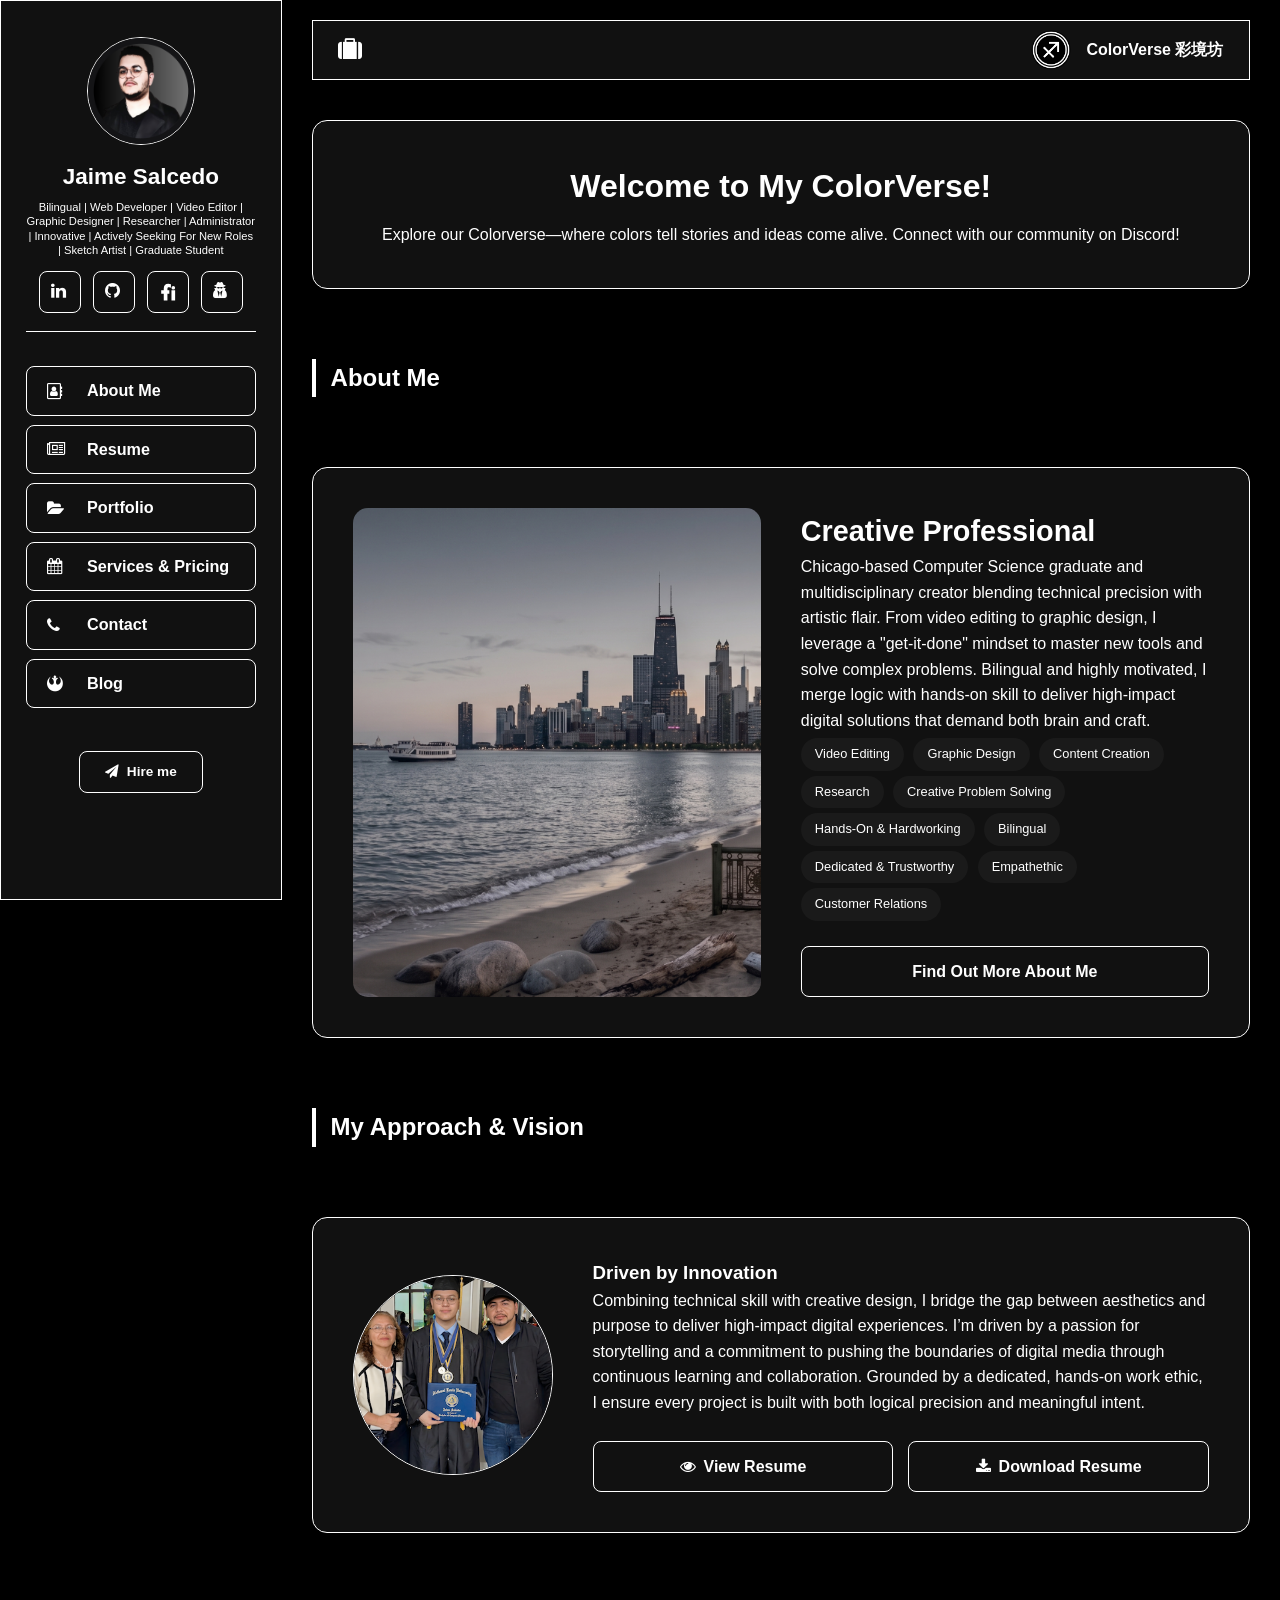
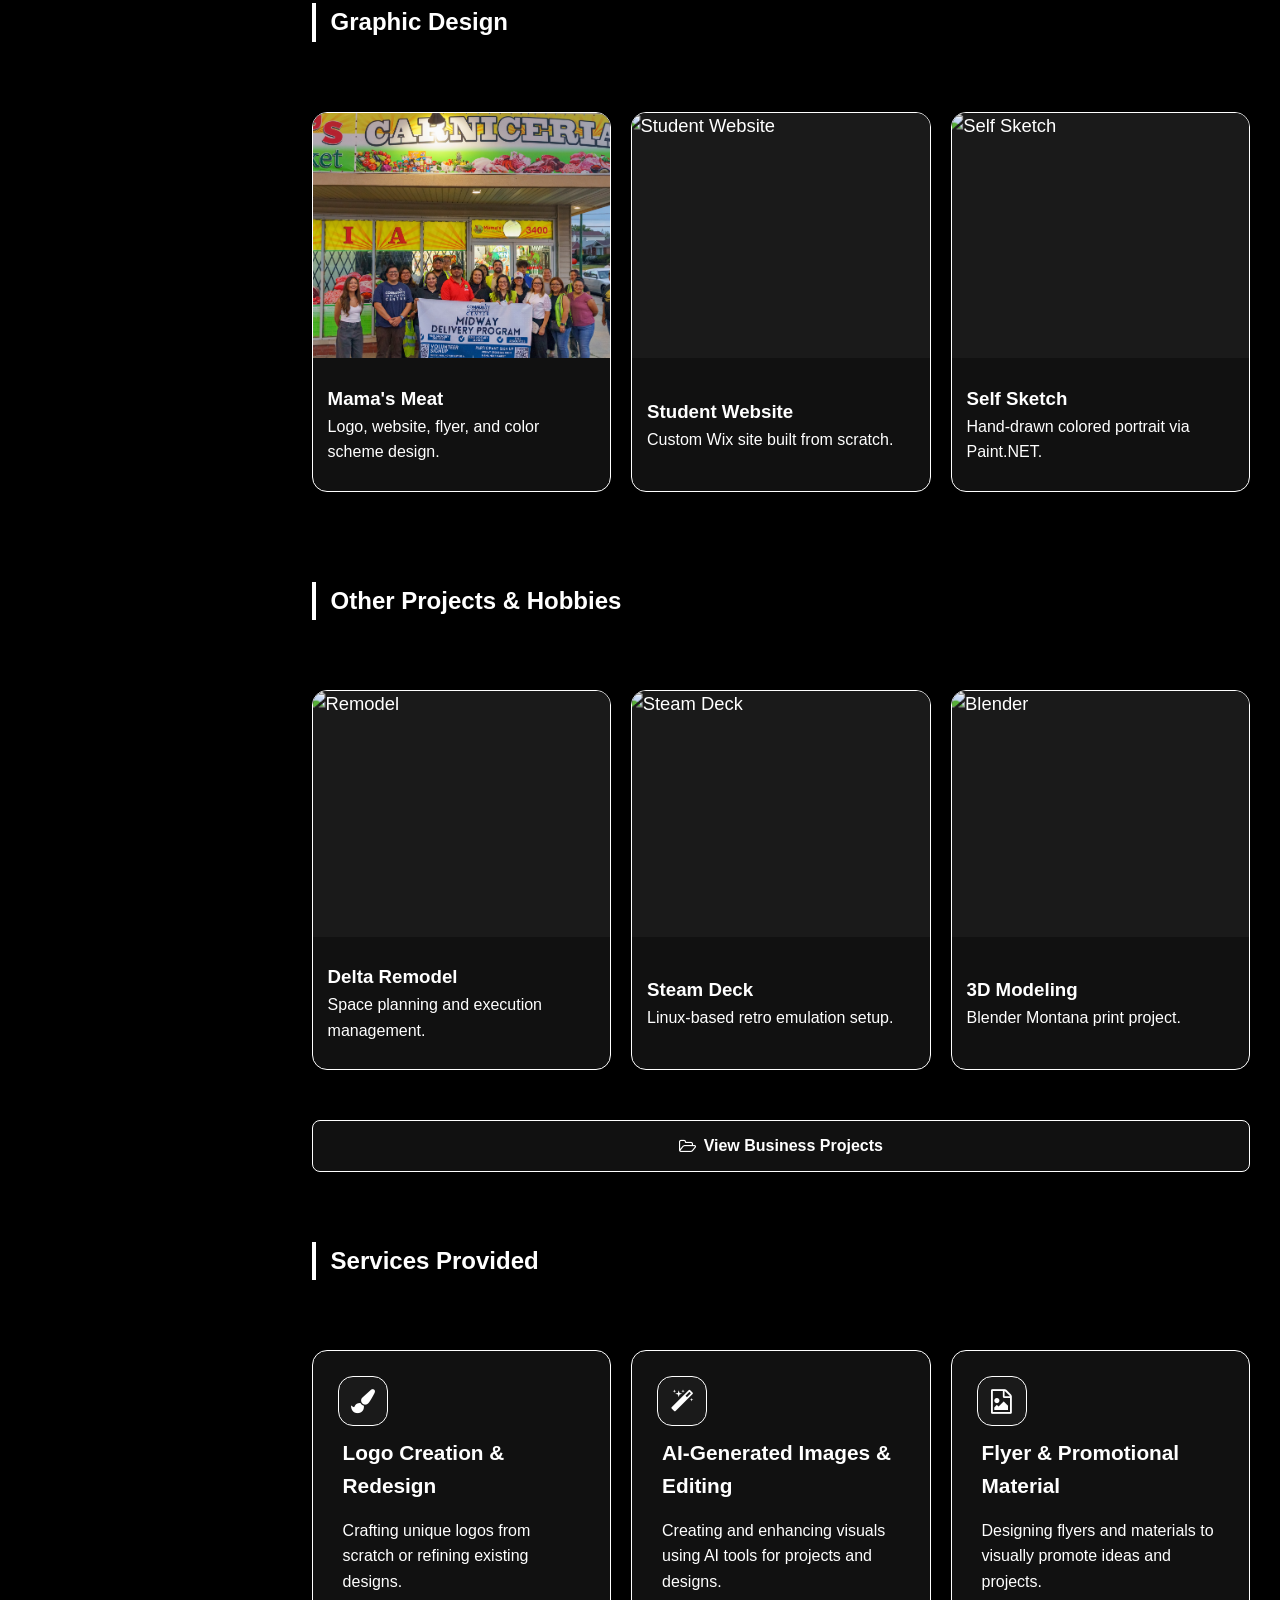
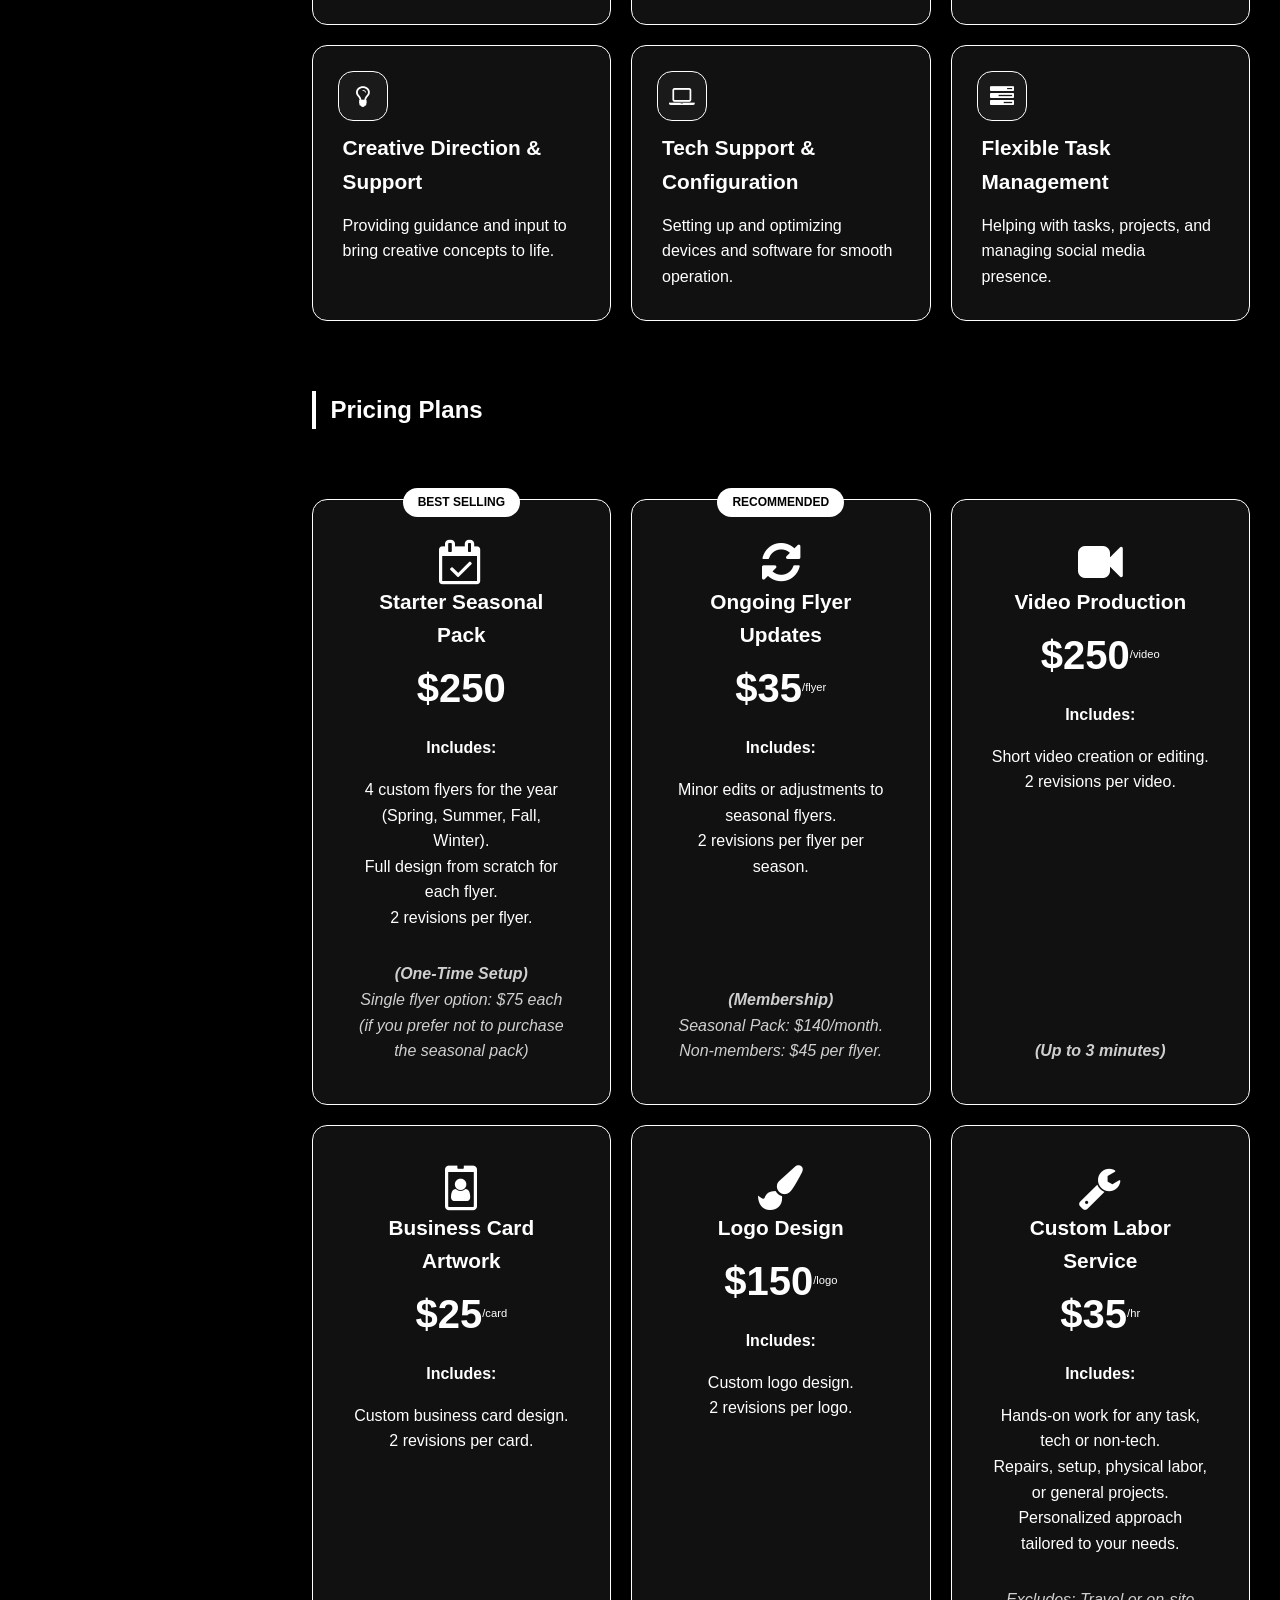
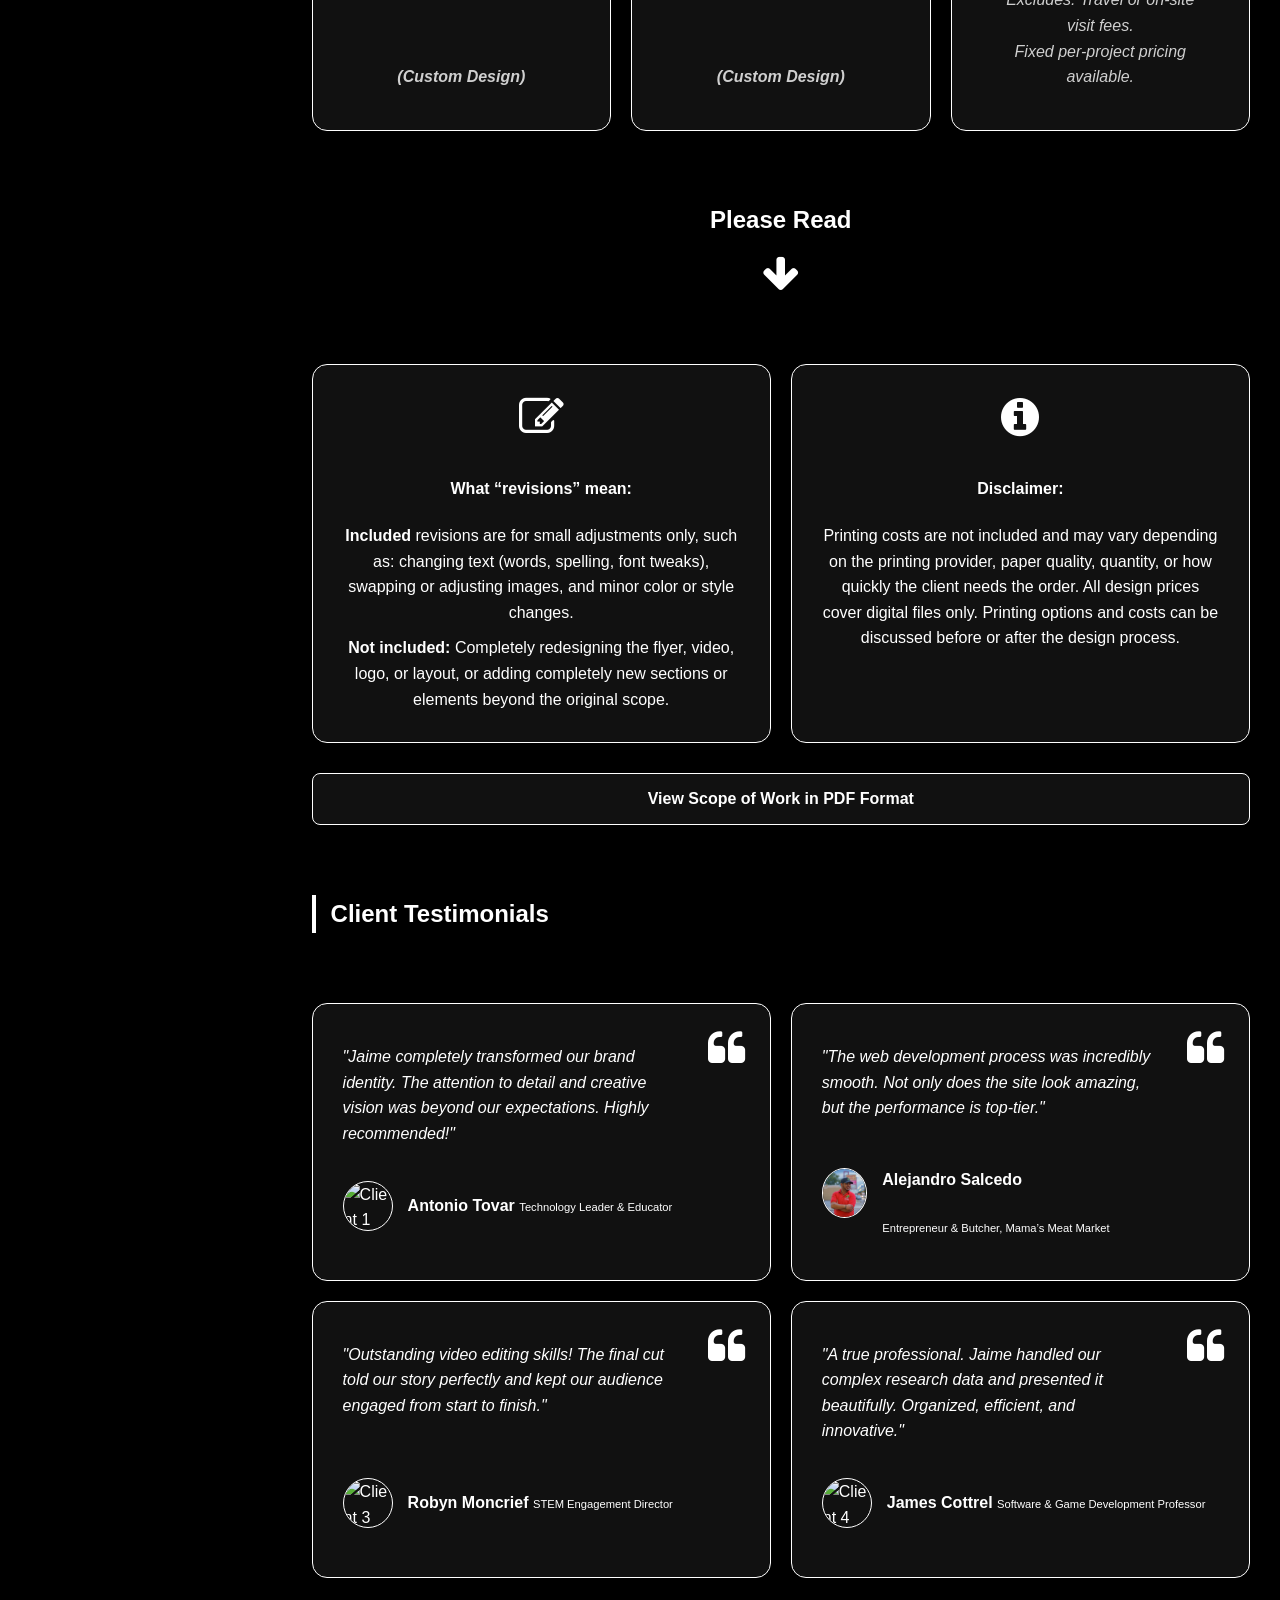
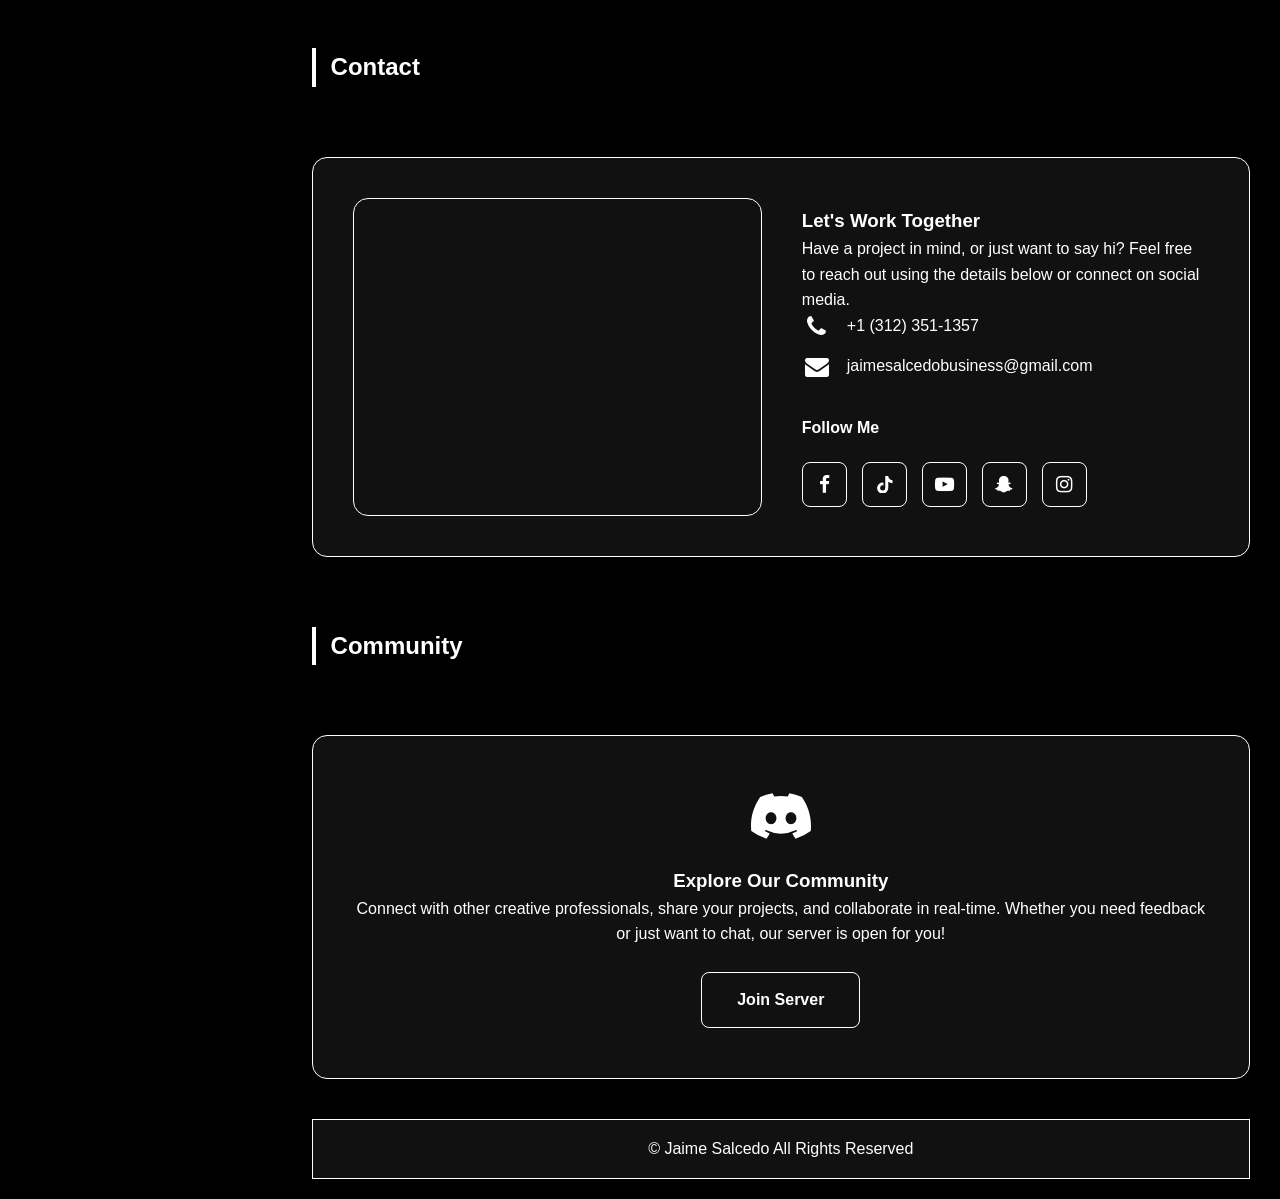
==== Jimmy Portfolio/index.html @ 11d26ac0 "updated filessss" ====
<!DOCTYPE html>
<html lang="en" style="background-color: #000000;">
    <head>
        <meta charset="UTF-8">
        <meta name="viewport" content="width=device-width, initial-scale=1.0, maximum-scale=1.0, user-scalable=no">
        <title>ColorVerse | Portfolio一緒</title>
        
        <style>
            html, body { background-color: #000000 !important; margin: 0; padding: 0; }
        </style>

        <link rel="icon" href="data:image/svg+xml,<svg xmlns=%22http://www.w3.org/2000/svg%22 viewBox=%220 0 100 100%22><text y=%22.9em%22 font-size=%2290%22>ℛ</text></svg>">
        <link rel="stylesheet" href="https://cdnjs.cloudflare.com/ajax/libs/font-awesome/4.7.0/css/font-awesome.min.css">
        
        <link rel="stylesheet" href="style.css">
    </head>
    <body style="background-color: #000000;" ontouchstart="">

        <video autoplay muted loop playsinline class="bg-video">
            <source src="./x.indexvideos/earth.mp4" type="video/mp4">
        </video>

        <div class="grid-skeleton">
            
            <header class="grid-header"> 
                <div class="header-inner">
                    <div class="header-left">
                        <div class="header-skull-icon portfolio-action-btn">
                            <i class="fa fa-suitcase"></i>
                        </div>
                    </div>
                    
                    <div class="header-right">
                        <div class="header-logo-container">
                            <img src="../Jimmy Portfolio/x.indexpictures/colorverselogo.png" alt="logo">
                        </div>
                        <p class="header-brand-text">ColorVerse 彩境坊</p>
                    </div>
                </div>
            </header>

            <nav class="grid-nav">
                <div class="close-nav-btn">
                    <i class="fa fa-times"></i>
                </div>

                <div class="nav-profile">
                    <div class="nav-avatar-container">
                        <img src="../Jimmy Portfolio/x.indexpictures/jimmylogo.png" alt="Avatar">
                    </div>
                    
                    <div class="nav-text-group">
                        <h1 class="nav-name">Jaime Salcedo</h1>
                        <p class="nav-bio">Bilingual | Web Developer | Video Editor | Graphic Designer | Researcher | Administrator | Innovative | Actively Seeking For New Roles | Sketch Artist | Graduate Student</p>
                    </div>
                    
                    <div class="nav-socials">
                        <a onclick="window.open('https://linkedin.com/in/jaimesalcedobusiness/', '_blank')" style="cursor: pointer;"><i class="fa fa-linkedin"></i></a>
                        
                        <a onclick="window.open('https://github.com/JaimeSalcedoDevProjects', '_blank')" style="cursor: pointer;"><i class="fa fa-github"></i></a>
                        
                        <a onclick="window.open('#', '_blank')" style="cursor: pointer;">
                            <svg viewBox="0 0 24 24" xmlns="http://www.w3.org/2000/svg" fill="currentColor">
                               <path d="M19.5,4A2.5,2.5,0,1,1,17,6.5,2.5,2.5,0,0,1,19.5,4M22,10H17V24h5ZM14.1,10H11.5V8.1c0-1.6.8-2.2,2.3-2.2a6.4,6.4,0,0,1,2.5.6V1.7A10.1,10.1,0,0,0,12.7,1C8.6,1,6.5,3.6,6.5,7.5V10H3v4.6H6.5V24h5V14.6h2.6Z" />
                            </svg>
                        </a>
                        
                        <a onclick="window.location.href='../Jimmy Portfolio/7. Hidden Portfolio/hiddenportfoliopage.html'" style="cursor: pointer;"><i class="fa fa-user-secret"></i></a>
                    </div>
                </div>

                <hr class="nav-line">

                <ul class="nav-links-list">
                    <li><a onclick="window.location.href='../Jimmy Portfolio/1.about/aboutpage.html'" style="cursor: pointer;"><i class="fa fa-address-book-o"></i><span>About Me</span></a></li>
                    <li><a onclick="window.location.href='../Jimmy Portfolio/2.resume/resumepage.html'" style="cursor: pointer;"><i class="fa fa-newspaper-o"></i><span>Resume</span></a></li>
                    <li><a onclick="window.location.href='../Jimmy Portfolio/3. portfolio/portfolio.html'" style="cursor: pointer;"><i class="fa fa-folder-open"></i><span>Portfolio</span></a></li>
                    <li><a onclick="window.location.href='../Jimmy Portfolio/4.services/servicespage.html'" style="cursor: pointer;"><i class="fa fa-calendar"></i><span>Services & Pricing</span></a></li>
                    <li><a onclick="window.location.href='../Jimmy Portfolio/5.contact/contactpage.html'" style="cursor: pointer;"><i class="fa fa-phone"></i><span>Contact</span></a></li>
                    <li><a onclick="window.location.href='../Jimmy Portfolio/6.blog/blogpage.html'" style="cursor: pointer;"><i class="fa fa-resistance"></i><span>Blog</span></a></li>
                </ul>

                <div class="nav-cta-wrap">
                    <a onclick="window.location.href='#'" style="cursor: pointer;" class="nav-hire-btn"><i class="fa fa-send"></i><span>Hire me</span></a>
                </div>
            </nav>

            <main class="grid-main">
                <div class="portfolio-isolated-zone">
                    
                    <section class="welcome-banner scroll-pop">
                        <h2>Welcome to My ColorVerse!</h2>
                        <p>Explore our Colorverse—where colors tell stories and ideas come alive. Connect with our community on Discord!</p>
                    </section>
                    
                    <section class="about-section scroll-pop">
                        <h2 class="folder-label">About Me</h2>
                        <div class="about-hero">
                            <div class="about-image">
                                <img src="../Jimmy Portfolio/x.indexpictures/professionalbanner.png" alt="Professional Banner">
                            </div>
                            <div class="about-content">
                                <h2 class="section-title">Creative Professional</h2>
                                <p class="about-description">
                                    Chicago-based Computer Science graduate and multidisciplinary creator blending technical precision with artistic flair. From video editing to graphic design, I leverage a "get-it-done" mindset to master new tools and solve complex problems. Bilingual and highly motivated, I merge logic with hands-on skill to deliver high-impact digital solutions that demand both brain and craft.
                                </p>
                                <div class="skills-grid">
                                   <span class="skill-tag">Video Editing</span>
                                    <span class="skill-tag">Graphic Design</span>
                                    <span class="skill-tag">Content Creation</span>
                                    <span class="skill-tag">Research</span>
                                    <span class="skill-tag">Creative Problem Solving</span>
                                    <span class="skill-tag">Hands-On & Hardworking</span>
                                    <span class="skill-tag">Bilingual</span>
                                    <span class="skill-tag">Dedicated & Trustworthy</span>
                                    <span class="skill-tag">Empathethic</span>
                                    <span class="skill-tag">Customer Relations</span>
                                </div>
                                
                                <a onclick="window.location.href='../Jimmy Portfolio/1.about/aboutpage.html'" style="cursor: pointer;" class="about-more-btn">Find Out More About Me</a>
                            </div>
                        </div>
                    </section>

                    <section class="approach-container scroll-pop" id="more-about-me">
                        <h2 class="folder-label">My Approach & Vision</h2>
                        <div class="approach-card">
                            <div class="approach-image-wrapper">
                                <img src="../Jimmy Portfolio/x.indexpictures/jimmygraduation.png" alt="Profile Story" class="circle-profile-img">
                            </div>
                            <div class="approach-text">
                                <h3>Driven by Innovation</h3>
                                <p>
                                    Combining technical skill with creative design, I bridge the gap between aesthetics and purpose to deliver high-impact digital experiences. I’m driven by a passion for storytelling and a commitment to pushing the boundaries of digital media through continuous learning and collaboration. Grounded by a dedicated, hands-on work ethic, I ensure every project is built with both logical precision and meaningful intent.
                                </p>
                
                                <div class="resume-btn-group">
                                    <a onclick="window.location.href='../Jimmy Portfolio/2.resume/resumepage.html'" style="cursor: pointer;" class="about-more-btn"><i class="fa fa-eye"></i> View Resume</a>
                                    <a onclick="window.open('https://docs.google.com/document/d/14YRjyCczxbQRV_lHi_lI4PwSRhoFmIehLG_R7CqOUVQ/export?format=pdf', '_blank')" style="cursor: pointer;" class="about-more-btn alt-btn"><i class="fa fa-download"></i> Download Resume</a>
                                </div>
                            </div>
                        </div>
                    </section>

                    <section class="project-folder scroll-pop">
                        <h2 class="folder-label">Graphic Design</h2>
                        <div class="card-track">
                            <a onclick="window.location.href='../Jimmy Portfolio/3. portfolio/portfolio.html'" style="cursor: pointer;" class="fixed-card">
                                <div class="card-img-zone">
                                    <img src="../Jimmy Portfolio/x.indexpictures/projectpictures/mamasmeatmarketproject.jpg" alt="Mama's Meat">
                                </div>
                                <div class="card-info-zone">
                                    <h3>Mama's Meat</h3>
                                    <p>Logo, website, flyer, and color scheme design.</p>
                                </div>
                            </a>
                            <a onclick="window.location.href='../Jimmy Portfolio/3. portfolio/portfolio.html'" style="cursor: pointer;" class="fixed-card">
                                <div class="card-img-zone">
                                    <img src="../Jimmy Portfolio/x.indexpictures/projectpictures/websiteproject.png" alt="Student Website">
                                </div>
                                <div class="card-info-zone">
                                    <h3>Student Website</h3>
                                    <p>Custom Wix site built from scratch.</p>
                                </div>
                            </a>
                            <a onclick="window.location.href='../Jimmy Portfolio/3. portfolio/portfolio.html'" style="cursor: pointer;" class="fixed-card">
                                <div class="card-img-zone">
                                    <img src="../Jimmy Portfolio/x.indexpictures/projectpictures/drawingproject.png" alt="Self Sketch">
                                </div>
                                <div class="card-info-zone">
                                    <h3>Self Sketch</h3>
                                    <p>Hand-drawn colored portrait via Paint.NET.</p>
                                </div>
                            </a>
                            <a onclick="window.location.href='../Jimmy Portfolio/3. portfolio/portfolio.html'" style="cursor: pointer;" class="fixed-card">
                                <div class="card-img-zone">
                                    <img src="../Jimmy Portfolio/x.indexpictures/projectpictures/freedomproject.png" alt="Freedom APK">
                                </div>
                                <div class="card-info-zone">
                                    <h3>Project: Freedom</h3>
                                    <p>Root-level mobile software optimization.</p>
                                </div>
                            </a>
                            <a onclick="window.location.href='../Jimmy Portfolio/3. portfolio/portfolio.html'" style="cursor: pointer;" class="fixed-card">
                                <div class="card-img-zone">
                                    <img src="../Jimmy Portfolio/x.indexpictures/projectpictures/robloxgameproject.png" alt="Roblox">
                                </div>
                                <div class="card-info-zone">
                                    <h3>Roblox Models</h3>
                                    <p>Assets and apparel for 5.8K+ followers.</p>
                                </div>
                            </a>
                        </div>
                    </section>

                    <section class="project-folder scroll-pop">
                        <h2 class="folder-label">Other Projects & Hobbies</h2>
                        <div class="card-track">
                            <a onclick="window.location.href='../Jimmy Portfolio/3. portfolio/portfolio.html'" style="cursor: pointer;" class="fixed-card">
                                <div class="card-img-zone">
                                    <img src="../Jimmy Portfolio/x.indexpictures/projectpictures/remodelproject.png" alt="Remodel">
                                </div>
                                <div class="card-info-zone">
                                    <h3>Delta Remodel</h3>
                                    <p>Space planning and execution management.</p>
                                </div>
                            </a>
                            <a onclick="window.location.href='../Jimmy Portfolio/3. portfolio/portfolio.html'" style="cursor: pointer;" class="fixed-card">
                                <div class="card-img-zone">
                                    <img src="../Jimmy Portfolio/x.indexpictures/projectpictures/steamdeckproject.png" alt="Steam Deck">
                                </div>
                                <div class="card-info-zone">
                                    <h3>Steam Deck</h3>
                                    <p>Linux-based retro emulation setup.</p>
                                </div>
                            </a>
                            <a onclick="window.location.href='../Jimmy Portfolio/3. portfolio/portfolio.html'" style="cursor: pointer;" class="fixed-card">
                                <div class="card-img-zone">
                                    <img src="../Jimmy Portfolio/x.indexpictures/projectpictures/blenderproject.png" alt="Blender">
                                </div>
                                <div class="card-info-zone">
                                    <h3>3D Modeling</h3>
                                    <p>Blender Montana print project.</p>
                                </div>
                            </a>
                            <a onclick="window.location.href='../Jimmy Portfolio/3. portfolio/portfolio.html'" style="cursor: pointer;" class="fixed-card">
                                <div class="card-img-zone">
                                    <img src="../Jimmy Portfolio/x.indexpictures/projectpictures/photographyproject.png" alt="Photography">
                                </div>
                                <div class="card-info-zone">
                                    <h3>Photographer X</h3>
                                    <p>Studio lighting and Photoshop editing.</p>
                                </div>
                            </a>
                            <a onclick="window.location.href='../Jimmy Portfolio/3. portfolio/portfolio.html'" style="cursor: pointer;" class="fixed-card">
                                <div class="card-img-zone">
                                    <img src="../Jimmy Portfolio/x.indexpictures/projectpictures/artcraftproject.png" alt="Craft">
                                </div>
                                <div class="card-info-zone">
                                    <h3>Masked</h3>
                                    <p>Traditional newspaper and paper craft.</p>
                                </div>
                            </a>
                        </div>
                        
                        <a onclick="window.location.href='../Jimmy Portfolio/3. portfolio/portfolio.html'" style="cursor: pointer;" class="about-more-btn full-width-btn"><i class="fa fa-folder-open-o"></i> View Business Projects</a>
                        
                    </section>

                    <section class="services-container scroll-pop">
                        <h2 class="folder-label">Services Provided</h2>
                        
                        <div class="services-grid">
                            <div class="service-card">
                                <div class="service-icon-box">
                                    <i class="fa fa-paint-brush service-icon"></i>
                                </div>
                                <div class="service-text">
                                    <h3>Logo Creation & Redesign</h3>
                                    <p>Crafting unique logos from scratch or refining existing designs.</p>
                                </div>
                            </div>
                            <div class="service-card">
                                <div class="service-icon-box">
                                    <i class="fa fa-magic service-icon"></i>
                                </div>
                                <div class="service-text">
                                    <h3>AI-Generated Images & Editing</h3>
                                    <p>Creating and enhancing visuals using AI tools for projects and designs.</p>
                                </div>
                            </div>
                            <div class="service-card">
                                <div class="service-icon-box">
                                    <i class="fa fa-file-image-o service-icon"></i>
                                </div>
                                <div class="service-text">
                                    <h3>Flyer & Promotional Material</h3>
                                    <p>Designing flyers and materials to visually promote ideas and projects.</p>
                                </div>
                            </div>
                            <div class="service-card">
                                <div class="service-icon-box">
                                    <i class="fa fa-lightbulb-o service-icon"></i>
                                </div>
                                <div class="service-text">
                                    <h3>Creative Direction & Support</h3>
                                    <p>Providing guidance and input to bring creative concepts to life.</p>
                                </div>
                            </div>
                            <div class="service-card">
                                <div class="service-icon-box">
                                    <i class="fa fa-laptop service-icon"></i>
                                </div>
                                <div class="service-text">
                                    <h3>Tech Support & Configuration</h3>
                                    <p>Setting up and optimizing devices and software for smooth operation.</p>
                                </div>
                            </div>
                            <div class="service-card">
                                <div class="service-icon-box">
                                    <i class="fa fa-tasks service-icon"></i>
                                </div>
                                <div class="service-text">
                                    <h3>Flexible Task Management</h3>
                                    <p>Helping with tasks, projects, and managing social media presence.</p>
                                </div>
                            </div>
                        </div>
                    </section>

                    <section class="pricing-container scroll-pop">
                        <h2 class="folder-label">Pricing Plans</h2>
                        
                        <div class="pricing-grid">
                            
                            <div class="pricing-card featured-pricing">
                                <span class="pricing-badge">BEST SELLING</span>
                                <i class="fa fa-calendar-check-o pricing-icon"></i>
                                <h3>Starter Seasonal Pack</h3>
                                <p class="price-tag">$250</p>
                                <div class="pricing-desc">
                                    <p class="includes-title">Includes:</p>
                                    <ul class="pricing-features">
                                        <li>4 custom flyers for the year (Spring, Summer, Fall, Winter).</li>
                                        <li>Full design from scratch for each flyer.</li>
                                        <li>2 revisions per flyer.</li>
                                    </ul>
                                </div>
                                <div class="pricing-footer">
                                    <p><strong>(One-Time Setup)</strong></p>
                                    <p>Single flyer option: $75 each (if you prefer not to purchase the seasonal pack)</p>
                                </div>
                            </div>
                            
                            <div class="pricing-card featured-pricing">
                                <span class="pricing-badge">RECOMMENDED</span>
                                <i class="fa fa-refresh pricing-icon"></i>
                                <h3>Ongoing Flyer Updates</h3>
                                <p class="price-tag">$35 <span class="price-sub">/flyer</span></p>
                                <div class="pricing-desc">
                                    <p class="includes-title">Includes:</p>
                                    <ul class="pricing-features">
                                        <li>Minor edits or adjustments to seasonal flyers.</li>
                                        <li>2 revisions per flyer per season.</li>
                                    </ul>
                                </div>
                                <div class="pricing-footer">
                                    <p><strong>(Membership)</strong></p>
                                    <p>Seasonal Pack: $140/month.<br>Non-members: $45 per flyer.</p>
                                </div>
                            </div>

                            <div class="pricing-card">
                                <i class="fa fa-video-camera pricing-icon"></i>
                                <h3>Video Production</h3>
                                <p class="price-tag">$250 <span class="price-sub">/video</span></p>
                                <div class="pricing-desc">
                                    <p class="includes-title">Includes:</p>
                                    <ul class="pricing-features">
                                        <li>Short video creation or editing.</li>
                                        <li>2 revisions per video.</li>
                                    </ul>
                                </div>
                                <div class="pricing-footer">
                                    <p><strong>(Up to 3 minutes)</strong></p>
                                </div>
                            </div>

                            <div class="pricing-card">
                                <i class="fa fa-id-badge pricing-icon"></i>
                                <h3>Business Card Artwork</h3>
                                <p class="price-tag">$25 <span class="price-sub">/card</span></p>
                                <div class="pricing-desc">
                                    <p class="includes-title">Includes:</p>
                                    <ul class="pricing-features">
                                        <li>Custom business card design.</li>
                                        <li>2 revisions per card.</li>
                                    </ul>
                                </div>
                                <div class="pricing-footer">
                                    <p><strong>(Custom Design)</strong></p>
                                </div>
                            </div>

                            <div class="pricing-card">
                                <i class="fa fa-paint-brush pricing-icon"></i>
                                <h3>Logo Design</h3>
                                <p class="price-tag">$150 <span class="price-sub">/logo</span></p>
                                <div class="pricing-desc">
                                    <p class="includes-title">Includes:</p>
                                    <ul class="pricing-features">
                                        <li>Custom logo design.</li>
                                        <li>2 revisions per logo.</li>
                                    </ul>
                                </div>
                                <div class="pricing-footer">
                                    <p><strong>(Custom Design)</strong></p>
                                </div>
                            </div>

                            <div class="pricing-card">
                                <i class="fa fa-wrench pricing-icon"></i>
                                <h3>Custom Labor Service</h3>
                                <p class="price-tag">$35 <span class="price-sub">/hr</span></p>
                                <div class="pricing-desc">
                                    <p class="includes-title">Includes:</p>
                                    <ul class="pricing-features">
                                        <li>Hands-on work for any task, tech or non-tech.</li>
                                        <li>Repairs, setup, physical labor, or general projects.</li>
                                        <li>Personalized approach tailored to your needs.</li>
                                    </ul>
                                </div>
                                <div class="pricing-footer">
                                    <p>Excludes: Travel or on-site visit fees.<br>Fixed per-project pricing available.</p>
                                </div>
                            </div>

                        </div>
                    </section>

                    <section class="please-read-container scroll-pop">
                        <div class="please-read-header">
                            <h2 class="please-read-title">Please Read</h2>
                            <i class="fa fa-arrow-down please-read-arrow"></i>
                        </div>
                        
                        <div class="pricing-info-horizontal">
                            <div class="info-block">
                                <i class="fa fa-pencil-square-o info-icon"></i>
                                <div class="info-content">
                                    <h4>What “revisions” mean:</h4>
                                    <p><strong>Included</strong> revisions are for small adjustments only, such as: changing text (words, spelling, font tweaks), swapping or adjusting images, and minor color or style changes.</p>
                                    <p style="margin-top: 10px;"><strong>Not included:</strong> Completely redesigning the flyer, video, logo, or layout, or adding completely new sections or elements beyond the original scope.</p>
                                </div>
                            </div>

                            <div class="info-block">
                                <i class="fa fa-info-circle info-icon"></i>
                                <div class="info-content">
                                    <h4>Disclaimer:</h4>
                                    <p>Printing costs are not included and may vary depending on the printing provider, paper quality, quantity, or how quickly the client needs the order. All design prices cover digital files only. Printing options and costs can be discussed before or after the design process.</p>
                                </div>
                            </div>
                        </div>
                        
                        <a onclick="window.location.href='../Jimmy Portfolio/4.services/servicespage.html'" style="cursor: pointer;" class="about-more-btn full-width-btn">View Scope of Work in PDF Format</a>
                    </section>

                    <section class="testimonials-container scroll-pop">
                        <h2 class="folder-label">Client Testimonials</h2>
                        <div class="testimonials-grid">
                            
                            <div class="testimonial-card">
                                <i class="fa fa-quote-left quote-icon"></i>
                                <p class="testi-text">"Jaime completely transformed our brand identity. The attention to detail and creative vision was beyond our expectations. Highly recommended!"</p>
                                <div class="testi-author">
                                    <img src="../Jimmy Portfolio/x.indexpictures/antoniotovaricon.png" alt="Client 1">
                                    <div>
                                        <h4>Antonio Tovar</h4>
                                        <span>Technology Leader & Educator</span>
                                    </div>
                                </div>
                            </div>

                            <div class="testimonial-card">
                                <i class="fa fa-quote-left quote-icon"></i>
                                <p class="testi-text">"The web development process was incredibly smooth. Not only does the site look amazing, but the performance is top-tier."</p>
                                <div class="testi-author">
                                    <img src="../Jimmy Portfolio/x.indexpictures/alejandroicon.jpg" alt="Client 2">
                                    <div>
                                        <h4>Alejandro Salcedo</h4>
                                        <span>Entrepreneur & Butcher, Mama’s Meat Market</span>
                                    </div>
                                </div>
                            </div>

                            <div class="testimonial-card">
                                <i class="fa fa-quote-left quote-icon"></i>
                                <p class="testi-text">"Outstanding video editing skills! The final cut told our story perfectly and kept our audience engaged from start to finish."</p>
                                <div class="testi-author">
                                    <img src="../Jimmy Portfolio/x.indexpictures/robynmoncrief.png" alt="Client 3">
                                    <div>
                                        <h4>Robyn Moncrief</h4>
                                        <span>STEM Engagement Director</span>
                                    </div>
                                </div>
                            </div>

                            <div class="testimonial-card">
                                <i class="fa fa-quote-left quote-icon"></i>
                                <p class="testi-text">"A true professional. Jaime handled our complex research data and presented it beautifully. Organized, efficient, and innovative."</p>
                                <div class="testi-author">
                                    <img src="../Jimmy Portfolio/x.indexpictures/jamescottrellicon.png" alt="Client 4">
                                    <div>
                                        <h4>James Cottrel</h4>
                                        <span>Software & Game Development Professor</span>
                                    </div>
                                </div>
                            </div>

                        </div>
                    </section>

                    <section class="contact-container scroll-pop">
                        <h2 class="folder-label">Contact</h2>
                        <div class="contact-card">
                            
                            <div class="contact-map">
                                <iframe 
                                    src="https://www.google.com/maps/embed?pb=!1m18!1m12!1m3!1d190028.2570988034!2d-87.87223846662446!3d41.83390417013898!2m3!1f0!2f0!3f0!3m2!1i1024!2i768!4f13.1!3m3!1m2!1s0x880e2c3cd0f4cbed%3A0xafe0a6ad09c0c000!2sChicago%2C%20IL!5e0!3m2!1sen!2sus!4v1712255000000!5m2!1sen!2sus" 
                                    style="border:0;" allowfullscreen="" loading="lazy" referrerpolicy="no-referrer-when-downgrade">
                                </iframe>
                            </div>

                            <div class="contact-info">
                                <h3>Let's Work Together</h3>
                                <p>Have a project in mind, or just want to say hi? Feel free to reach out using the details below or connect on social media.</p>
                                
                                <div class="contact-details">
                                    <div class="contact-item">
                                        <i class="fa fa-phone"></i>
                                        <span>+1 (312) 351-1357 </span>
                                    </div>
                                    <div class="contact-item">
                                        <i class="fa fa-envelope"></i>
                                        <span>jaimesalcedobusiness@gmail.com</span>
                                    </div>
                                </div>

                                <h4>Follow Me</h4>
                                <div class="contact-socials-grid">
                                    <a onclick="window.open('https://facebook.com/colorversebrandfacebook', '_blank')" style="cursor: pointer;"><i class="fa fa-facebook"></i></a>
                                    
                                    <a onclick="window.open('https://tiktok.com/@colorversebrandtiktok', '_blank')" style="cursor: pointer;">
                                        <svg viewBox="0 0 448 512" xmlns="http://www.w3.org/2000/svg" fill="currentColor">
                                            <path d="M448,209.91a210.06,210.06,0,0,1-122.77-39.25V349.38A162.55,162.55,0,1,1,185,188.31V278.2a74.62,74.62,0,1,0,52.23,71.18V0l88,0a121.18,121.18,0,0,0,1.86,22.17h0A122.18,122.18,0,0,0,381,102.39a121.43,121.43,0,0,0,67,20.14Z"/>
                                        </svg>
                                    </a>
                                    
                                    <a onclick="window.open('https://youtube.com/@colorversebrandyoutube', '_blank')" style="cursor: pointer;"><i class="fa fa-youtube-play"></i></a>
                                    <a onclick="window.open('https://snapchat.com/@colorversebrand', '_blank')" style="cursor: pointer;"><i class="fa fa-snapchat-ghost"></i></a>
                                    <a onclick="window.open('https://instagram.com/colorversebrandinsta', '_blank')" style="cursor: pointer;"><i class="fa fa-instagram"></i></a>
                                </div>
                            </div>
                        </div>
                    </section>

                    <section class="community-container scroll-pop">
                        <h2 class="folder-label">Community</h2>
                        <div class="discord-card">
                            <svg class="discord-logo" xmlns="http://www.w3.org/2000/svg" viewBox="0 0 127.14 96.36" fill="currentColor">
                                <path d="M107.7,8.07A105.15,105.15,0,0,0,81.47,0a72.06,72.06,0,0,0-3.36,6.83A97.68,97.68,0,0,0,49,6.83,72.37,72.37,0,0,0,45.64,0,105.89,105.89,0,0,0,19.39,8.09C2.79,32.65-1.71,56.6.54,80.21h0A105.73,105.73,0,0,0,32.71,96.36,77.7,77.7,0,0,0,39.6,85.25a68.42,68.42,0,0,1-10.85-5.18c.91-.66,1.8-1.34,2.66-2a75.57,75.57,0,0,0,64.32,0c.87.71,1.76,1.39,2.66,2a67.73,67.73,0,0,1-10.87,5.19,77.68,77.68,0,0,0,6.89,11.1A105.25,105.25,0,0,0,126.6,80.22h0C129.24,52.84,122.09,29.11,107.7,8.07ZM42.45,65.69C36.18,65.69,31,60,31,53s5-12.74,11.43-12.74S54,46,53.89,53,48.84,65.69,42.45,65.69Zm42.24,0C78.41,65.69,73.31,60,73.31,53s5-12.74,11.43-12.74S96.33,46,96.22,53,91.08,65.69,84.69,65.69Z"/>
                            </svg>
                            
                            <h3>Explore Our Community</h3>
                            <p>Connect with other creative professionals, share your projects, and collaborate in real-time. Whether you need feedback or just want to chat, our server is open for you!</p>
                            
                            <a onclick="window.open('https://discord.gg/hnzNRz7han', '_blank')" style="cursor: pointer;" class="discord-btn">Join Server</a>
                        </div>
                    </section>

                </div>
            </main>

            <footer class="grid-footer">
                <div class="footer-content">
                    <p>© Jaime Salcedo All Rights Reserved</p>
                </div>
                
                <div class="dock-target"></div>

                <button id="scrollTopBtn">
                    <i class="fa fa-arrow-up"></i>
                </button>
            </footer>
            
        </div>

        <script>
            // This script prevents desktop right-clicking globally
            document.addEventListener('contextmenu', event => event.preventDefault());

            document.addEventListener('DOMContentLoaded', () => {
                const menuIcon = document.querySelector('.header-skull-icon');
                const sideNav = document.querySelector('.grid-nav');
                const closeBtn = document.querySelector('.close-nav-btn');

                menuIcon.addEventListener('click', (e) => {
                    if (window.innerWidth <= 992) {
                        sideNav.classList.add('nav-active');
                        menuIcon.classList.add('active'); 
                        document.body.classList.add('no-scroll'); 
                        e.stopPropagation(); 
                    }
                });

                closeBtn.addEventListener('click', () => {
                    sideNav.classList.remove('nav-active');
                    menuIcon.classList.remove('active'); 
                    document.body.classList.remove('no-scroll'); 
                });

                document.addEventListener('click', (e) => {
                    if (window.innerWidth <= 992 && sideNav.classList.contains('nav-active')) {
                        if (!sideNav.contains(e.target) && !menuIcon.contains(e.target)) {
                            sideNav.classList.remove('nav-active');
                            menuIcon.classList.remove('active'); 
                            document.body.classList.remove('no-scroll'); 
                        }
                    }
                });

                const navLinks = document.querySelectorAll('.nav-links-list a');
                navLinks.forEach(link => {
                    link.addEventListener('click', () => {
                        if (window.innerWidth <= 992) {
                            sideNav.classList.remove('nav-active');
                            menuIcon.classList.remove('active'); 
                            document.body.classList.remove('no-scroll'); 
                        }
                    });
                });

                let resizeTimer;
                window.addEventListener('resize', () => {
                    document.body.classList.add('resize-animation-stopper');
                    clearTimeout(resizeTimer);
                    resizeTimer = setTimeout(() => {
                        document.body.classList.remove('resize-animation-stopper');
                    }, 400);

                    if (window.innerWidth > 992) {
                        sideNav.classList.remove('nav-active');
                        menuIcon.classList.remove('active'); 
                        document.body.classList.remove('no-scroll'); 
                    }
                });

                // --- POP EFFECT ON SCROLL (FIXED GLITCH) ---
                const popElements = document.querySelectorAll('.scroll-pop');
                const popObserver = new IntersectionObserver((entries, observer) => {
                    entries.forEach(entry => {
                        if(entry.isIntersecting){
                            entry.target.classList.add('show-pop');
                            observer.unobserve(entry.target); // <--- FIX: Unobserves the element so it doesn't glitch when you scroll up and down
                        }
                    });
                }, {
                    threshold: 0.1,
                    rootMargin: "0px 0px -50px 0px" // <--- FIX: Adds a tiny buffer so it triggers perfectly
                });

                popElements.forEach(el => popObserver.observe(el));

                // --- BULLETPROOF ZOOM MATH JS ---
                const topBtn = document.getElementById("scrollTopBtn");
                const footer = document.querySelector('.grid-footer');
                const dockTarget = document.querySelector('.dock-target');
                
                window.addEventListener('scroll', () => {
                    
                    const scrollPos = window.scrollY || document.documentElement.scrollTop;
                    if (scrollPos > 400) {
                        topBtn.classList.add("show-btn");
                    } else {
                        topBtn.classList.remove("show-btn");
                    }

                    if (dockTarget) {
                        const targetRect = dockTarget.getBoundingClientRect();
                        
                        const bottomOffset = 10; 
                        const btnHeight = 40; 
                        
                        const fixedTop = window.innerHeight - bottomOffset - btnHeight;

                        if (targetRect.top <= fixedTop) {
                            topBtn.classList.add('docked');
                        } else {
                            topBtn.classList.remove('docked');
                        }
                    }
                });

                topBtn.addEventListener("click", function(e) {
                    e.preventDefault();
                    window.scrollTo({
                        top: 0,
                        behavior: "smooth"
                    });
                    this.blur(); 
                });
            });
        </script>
    </body>
</html>
---- Jimmy Portfolio/style.css ----
/* ======================================================================= */
/* 1. GLOBAL DESIGN SYSTEM (CSS VARIABLES)                                 */
/* ======================================================================= */
:root {
    /* --- COLOR PALETTE --- */
    --bg-card: #111111;      
    --bg-card-alt: #1a1a1a;  
    
    --text-primary: #ffffff; 
    --text-muted: #ffffff;   
    
    --border-color: #ffffff; 
    --accent: #ffffff;       
    
    /* Global Button Colors */
    --btn-border: #ffffff;
    --btn-bg-hover: #ffffff;
    --btn-text-hover: #000000;

    /* --- BORDER RADII FOR GLOBAL SHAPES --- */
    --card-radius: 15px;      
    --btn-radius: 8px;        
    --pill-radius: 20px;      

    /* --- YOUR ORIGINAL EXACT FLUID TYPOGRAPHY --- */
    --fs-body: clamp(0.9rem, 1.5vw, 1rem);            
    --fs-subtext: clamp(0.7rem, 1.2vh, 0.85rem);      
    --fs-folder-label: clamp(1.3rem, 2.5vw, 1.5rem);  
    --fs-section-title: clamp(1.4rem, 2.5vw, 1.8rem); 
    --fs-banner-h2: clamp(1.6rem, 3vw, 2rem);         
    --fs-card-h3: clamp(1.1rem, 2vw, 1.3rem);         
    --fs-price-tag: clamp(1.8rem, 3.5vw, 2.5rem);     
    --fs-nav-name: clamp(1.2rem, 2.5vh, 1.8rem);

    /* --- ICON SIZING --- */
    --icon-sm: 1.1rem; 
    --icon-md: 1.5rem; 
    --icon-lg: 2.5rem; 
    --icon-xl: 2.8rem; 

    /* --- GLOBAL SPACING --- */
    --gap-section: 70px; 
    --gap-grid: 20px;    
}

/* ======================================================================= */
/* 2. GLOBAL BASE STYLES                                                   */
/* ======================================================================= */
* { 
    box-sizing: border-box; 
    -webkit-tap-highlight-color: transparent; 
}

html, body {
    margin: 0; 
    padding: 0; 
    font-family: 'Segoe UI', sans-serif;
    background-color: #000000;
    color: var(--text-primary); 
    font-size: var(--fs-body);
    line-height: 1.6;
    scroll-behavior: smooth;
    position: relative; 
    z-index: 1; 

    /* Stop mobile text enlargement */
    -webkit-text-size-adjust: 100%;
    text-size-adjust: 100%;

    /* Stop text highlighting and mobile pop-ups globally */
    -webkit-touch-callout: none;
    -webkit-user-select: none;
    -moz-user-select: none;
    -ms-user-select: none;
    user-select: none;
}

/* THIS IS THE NEW RULE THAT LOCKS THE BACKGROUND SCROLL */
body.no-scroll {
    overflow: hidden !important;
}

/* Allow text typing in forms if you ever add them */
input, textarea {
    -webkit-user-select: auto;
    user-select: auto;
}

h1, h2, h3, p { margin: 0; color: var(--text-primary); }
a { text-decoration: none; color: var(--text-primary); transition: all 0.3s ease; }

video {
    filter: grayscale(100%) brightness(40%);
}

.bg-video {
    position: fixed;
    top: 0;
    left: 0;
    width: 100vw;
    height: 100vh;
    object-fit: cover; 
    z-index: -100; 
    pointer-events: none; 
}

.resize-animation-stopper * {
    animation: none !important;
    transition: none !important;
}

.portfolio-isolated-zone { 
    max-width: 1300px; 
    margin: 0 auto; 
    display: flex;
    flex-direction: column;
    gap: var(--gap-section); 
    overflow-wrap: break-word;
    word-wrap: break-word;
}

.grid-header, .grid-nav, .grid-footer {
    border: 1px solid var(--border-color) !important;
}

.dock-target {
    position: absolute;
    top: 50%;
    transform: translateY(-50%);
    right: 20px;
    width: 40px; 
    height: 40px;
    pointer-events: none;
    visibility: hidden; 
}

/* ======================================================================= */
/* 3. UNIVERSAL BUTTONS & HOVER STATES                                     */
/* ======================================================================= */

.nav-links-list a, 
.nav-socials a, 
.contact-socials-grid a,
.nav-hire-btn, 
.about-more-btn, 
.discord-btn,
#scrollTopBtn {
    border: 1px solid var(--btn-border); 
    background-color: transparent;
    color: var(--text-primary);
    transition: transform 0.3s ease, box-shadow 0.3s ease, background-color 0.3s ease, color 0.3s ease, fill 0.3s ease;
    border-radius: var(--btn-radius) !important; 
    white-space: nowrap; 
}

.nav-hire-btn, .about-more-btn, .discord-btn, #scrollTopBtn {
    background-color: var(--bg-card); 
}

@media (hover: hover) and (pointer: fine) {
    .nav-links-list a:hover, 
    .nav-socials a:hover, 
    .contact-socials-grid a:hover,
    .nav-hire-btn:hover, 
    .about-more-btn:hover, 
    .discord-btn:hover,
    .close-nav-btn:hover {
        background-color: var(--btn-bg-hover) !important;
        color: var(--btn-text-hover) !important;
        transform: translateY(-3px) !important;
        box-shadow: 0 5px 15px rgba(255, 255, 255, 0.2) !important;
        border-color: var(--btn-border) !important;
    }

    #scrollTopBtn:hover:not(.disable-hover) {
        background-color: var(--btn-bg-hover) !important;
        color: var(--btn-text-hover) !important;
        transform: translateY(-3px) !important;
        box-shadow: 0 5px 15px rgba(255, 255, 255, 0.2) !important;
        border-color: var(--btn-border) !important;
    }

    .nav-links-list a:hover i, 
    .nav-links-list a:hover span,
    .nav-socials a:hover i,
    .nav-socials a:hover svg,
    .contact-socials-grid a:hover i,
    .contact-socials-grid a:hover svg,
    .nav-hire-btn:hover span, 
    .nav-hire-btn:hover i, 
    .about-more-btn:hover span, 
    .about-more-btn:hover i, 
    .discord-btn:hover span, 
    .discord-btn:hover i,
    .close-nav-btn:hover i,
    #scrollTopBtn:hover:not(.disable-hover) i {
        color: var(--btn-text-hover) !important;
        fill: var(--btn-text-hover) !important;
    }

    .header-skull-icon i:hover, 
    .pricing-icon:hover, 
    .quote-icon:hover, 
    .contact-item i:hover, 
    .discord-logo:hover, 
    .info-icon:hover, 
    .service-icon:hover {
        transform: translateY(-3px);
    }

    .header-logo-container img:hover, 
    .nav-avatar-container img:hover, 
    .testi-author img:hover, 
    .skill-tag:hover {
        transform: translateY(-3px);
        box-shadow: 0 5px 15px rgba(255, 255, 255, 0.2);
    }

    #scrollTopBtn.docked:hover:not(.disable-hover) {
        transform: translateY(calc(-50% - 5px)) !important; 
        box-shadow: 0 8px 25px rgba(255, 255, 255, 0.3) !important;
    }
}

@media (hover: none) {
    .nav-links-list a:active, 
    .nav-socials a:active, 
    .contact-socials-grid a:active,
    .nav-hire-btn:active, 
    .about-more-btn:active, 
    .discord-btn:active,
    .close-nav-btn:active,
    #scrollTopBtn:active {
        background-color: var(--btn-bg-hover) !important;
        color: var(--btn-text-hover) !important;
        border-color: var(--btn-border) !important;
        transform: translateY(-3px) !important;
        box-shadow: 0 5px 15px rgba(255, 255, 255, 0.2) !important;
    }

    .nav-links-list a:active i, 
    .nav-links-list a:active span,
    .nav-socials a:active i,
    .nav-socials a:active svg,
    .contact-socials-grid a:active i,
    .contact-socials-grid a:active svg,
    .nav-hire-btn:active span, 
    .nav-hire-btn:active i, 
    .about-more-btn:active span, 
    .about-more-btn:active i, 
    .discord-btn:active span, 
    .discord-btn:active i,
    .close-nav-btn:active i,
    #scrollTopBtn:active i {
        color: var(--btn-text-hover) !important;
        fill: var(--btn-text-hover) !important;
    }
    
    .portfolio-action-btn:active {
        background-color: var(--btn-bg-hover) !important;
        color: var(--btn-text-hover) !important;
        border-color: var(--btn-border) !important;
        transform: translateY(-3px) !important;
        box-shadow: 0 5px 15px rgba(255, 255, 255, 0.2) !important;
    }
    .portfolio-action-btn:active i {
        color: var(--btn-text-hover) !important;
        transform: none !important;
    }
    .close-nav-btn:active {
        background-color: var(--btn-bg-hover);
        color: var(--btn-text-hover);
        transform: scale(1.05);
    }
}

#scrollTopBtn {
    position: fixed;
    bottom: 10px; 
    right: 20px;
    z-index: 9999;
    font-size: 16px;
    cursor: pointer;
    padding: 0;
    border-radius: 50% !important; 
    width: 40px; 
    height: 40px;
    box-shadow: 0 4px 15px rgba(0,0,0,0.5);
    display: flex;
    align-items: center;
    justify-content: center;
    opacity: 0;
    visibility: hidden;
}

#scrollTopBtn.show-btn {
    opacity: 1;
    visibility: visible;
}

#scrollTopBtn.docked {
    position: absolute;
    top: 50%;
    bottom: auto; 
    transform: translateY(-50%); 
    right: 20px;
    box-shadow: none; 
}

/* --- PURE SMOOTH FADE SCROLL ANIMATION (FIXED GLITCH) --- */
.scroll-pop {
    opacity: 0;
    transform: translateY(15px);
    transition: opacity 0.6s ease-out, transform 0.6s ease-out;
    /* FIX: will-change removed to stop browser graphics rendering issues */
}

.scroll-pop.show-pop {
    opacity: 1;
    transform: translateY(0);
}

.grid-header, .grid-nav, .grid-footer, .welcome-banner, .about-hero, 
.approach-card, .fixed-card, .service-card, .pricing-card, 
.testimonial-card, .contact-card, .discord-card, .info-block, .service-icon-box {
    background-color: var(--bg-card);
    transition: transform 0.3s ease, box-shadow 0.3s ease;
}

.welcome-banner, .about-hero, .approach-card, .fixed-card, .service-card, 
.pricing-card, .testimonial-card, .contact-card, .discord-card, .info-block {
    border: 1px solid var(--border-color); 
    border-radius: var(--card-radius); 
}

.service-icon-box {
    border: 1px solid var(--border-color); 
    border-radius: var(--card-radius); 
}

@media (hover: hover) and (pointer: fine) {
    .grid-header:hover, .grid-nav:hover, .grid-footer:hover {
        box-shadow: 0 0 20px rgba(255, 255, 255, 0.2);
    }
}

/* ======================================================================= */
/* 4. SPECIFIC COMPONENT TWEAKS                                            */
/* ======================================================================= */

.nav-cta-wrap {
    margin-top: clamp(15px, 2vh, 25px); 
    margin-bottom: clamp(10px, 2vh, 20px); 
    width: 100%;
    display: flex;
    justify-content: center; 
}

.nav-hire-btn {
    display: flex; 
    align-items: center; 
    justify-content: center; 
    padding: clamp(6px, 1vh, 10px) 25px; 
    font-weight: bold; 
    font-size: clamp(0.85rem, 1.5vh, 1rem); 
    width: auto; 
}

.nav-hire-btn i {
    width: auto; 
    margin-right: 8px; 
    text-align: center;
}

.about-more-btn, .discord-btn {
    display: inline-flex; 
    justify-content: center; 
    align-items: center; 
    padding: 12px 28px; 
    font-weight: bold; 
    margin-top: 25px; 
}

.about-more-btn i { 
    margin-right: 8px; 
}

.full-width-btn {
    width: 100%;
    margin-top: 30px;
}

.folder-label { 
    font-size: var(--fs-folder-label); 
    border-left: 4px solid var(--border-color); 
    padding-left: 15px; 
    margin-bottom: var(--gap-section); 
}

.section-title { font-size: var(--fs-section-title); }

.welcome-banner { 
    padding: 40px 30px; 
    text-align: center; 
    display: flex;
    flex-direction: column;
    align-items: center;
    justify-content: center;
}

.welcome-banner h2 { font-size: var(--fs-banner-h2); margin: 0 0 10px 0;}
.welcome-banner p { margin: 0;}

.service-text h3 { font-size: var(--fs-card-h3); margin-bottom: 15px;}
.pricing-card h3 { font-size: var(--fs-card-h3); }
.price-tag { font-size: var(--fs-price-tag); margin: 5px 0 15px 0; font-weight: bold;}

.includes-title {
    margin: 0 0 10px 0;
    font-weight: bold;
    color: var(--accent);
    font-size: var(--fs-body);
    line-height: 1.6;
    text-align: center;
    display: block; 
    width: 100%;
}

.header-brand-text, .nav-name, .nav-bio, .folder-label, 
.section-title, .about-description, .approach-text h3, .approach-text p, 
.card-info-zone h3, .card-info-zone p, .service-card h3, .service-card p, 
.pricing-card h3, .price-tag, .pricing-desc p, .pricing-features li, .testi-text, .testi-author h4, 
.testi-author span, .contact-info h3, .contact-info p, .contact-info h4, 
.contact-item span, .discord-card h3, .discord-card p, .grid-footer p, 
.welcome-banner h2, .welcome-banner p, .info-block h4, .info-block p, .info-block strong, .pricing-badge,
.pricing-footer p, .price-sub, .please-read-title {
    transition: transform 0.3s ease, text-shadow 0.3s ease;
    display: inline-block; 
    cursor: default;
}

.about-description, .approach-text p, .testi-text, .contact-info p, 
.discord-card p, .nav-bio, .card-info-zone p, .info-block p, .pricing-desc p, .pricing-features li,
.pricing-footer p, .service-card p, .includes-title {
    display: block; 
}

.price-sub { font-size: var(--fs-subtext); font-weight: normal; }
.testi-author span { font-size: var(--fs-subtext); }
.nav-bio { font-size: var(--fs-subtext); }

@media (hover: hover) and (pointer: fine) {
    .header-brand-text:hover, .nav-name:hover, .nav-bio:hover, .folder-label:hover, 
    .section-title:hover, .about-description:hover, .approach-text h3:hover, .approach-text p:hover, 
    .card-info-zone h3:hover, .card-info-zone p:hover, .service-card h3:hover, .service-card p:hover, 
    .pricing-card h3:hover, .price-tag:hover, .pricing-desc p:hover, .pricing-features li:hover, .testi-text:hover, .testi-author h4:hover, 
    .testi-author span:hover, .contact-info h3:hover, .contact-info p:hover, .contact-info h4:hover, 
    .contact-item span:hover, .discord-card h3:hover, .discord-card p:hover, .grid-footer p:hover,
    .welcome-banner h2:hover, .welcome-banner p:hover, .info-block h4:hover, .info-block p:hover, .info-block strong:hover, .pricing-badge:hover,
    .pricing-footer p:hover, .price-sub:hover, .includes-title:hover, .please-read-title:hover {
        transform: translateY(-3px);
        text-shadow: 0 5px 10px rgba(255, 255, 255, 0.2);
    }
}

.header-skull-icon { cursor: pointer; }
.header-skull-icon i { color: var(--text-primary); }

.header-skull-icon i, .pricing-icon, .quote-icon, 
.contact-item i, .discord-logo, .header-logo-container img, 
.nav-avatar-container img, .testi-author img, .skill-tag, .info-icon, .service-icon {
    transition: transform 0.3s ease, box-shadow 0.3s ease;
    display: inline-block;
}

.header-skull-icon i, .service-icon, .contact-item i { font-size: var(--icon-md); }
.quote-icon { font-size: var(--icon-lg); }
.pricing-icon, .info-icon { font-size: var(--icon-xl); } 

.contact-socials-grid a svg { 
    width: var(--icon-sm); 
    height: var(--icon-sm); 
    fill: currentColor;
}

.nav-socials a i, 
.nav-socials a svg {
    font-size: 1.1rem; 
    width: 1.1rem;     
    height: 1.1rem; 
    fill: currentColor;
}

.close-nav-btn { display: none; }

/* ======================================================================= */
/* 7. STRUCTURAL LAYOUT RULES & IMAGE SECURITY                             */
/* ======================================================================= */

img {
    -webkit-user-drag: none;
    -khtml-user-drag: none;
    -moz-user-drag: none;
    -o-user-drag: none;
    /* pointer-events: none; HAS BEEN REMOVED TO RESTORE HOVER EFFECTS */
}

.grid-skeleton {
    display: grid;
    grid-template-columns: clamp(250px, 22vw, 300px) 1fr;
    grid-template-rows: auto 1fr auto;
    grid-template-areas: "nav header" "nav main" "nav footer";
    min-height: 100vh;
    align-items: start; 
}

.grid-header { 
    grid-area: header; 
    height: 60px !important; 
    min-height: 60px !important;
    max-height: 60px !important;
    padding: 0 clamp(15px, 2vw, 30px); 
    z-index: 1000; 
    display: flex;
    align-items: center; 
    max-width: 1300px;
    width: calc(100% - 60px); 
    justify-self: center;     
    margin-top: 20px !important; 
    border-radius: 0 !important; 
}

.header-inner { width: 100%; display: flex; justify-content: space-between; align-items: center; }
.header-right { display: flex; align-items: center; gap: 15px; flex-shrink: 0; }
.header-logo-container img { height: 40px; width: 40px; display: block; flex-shrink: 0; border-radius: 50%; object-fit: cover; }
.header-brand-text { margin: 0; font-weight: bold; white-space: nowrap; }

.grid-nav { 
    grid-area: nav; 
    padding: clamp(20px, 4vh, 40px) 25px; 
    position: sticky;
    top: 0;
    height: 100vh;
    display: flex;
    flex-direction: column;
    overflow: hidden; 
    border-radius: 0 !important; 
}

.nav-profile, .nav-line, .nav-links-list, .nav-cta-wrap { flex-shrink: 0; }
.nav-profile { margin-top: 0; }
.nav-avatar-container img { width: clamp(60px, 12vh, 110px); height: clamp(60px, 12vh, 110px); border-radius: 50%; object-fit: cover; display: block; margin: 0 auto; border: 1px solid var(--border-color); }
.nav-text-group { text-align: center; margin-top: clamp(8px, 1.5vh, 15px); }
.nav-name { margin: 0 0 clamp(2px, 1vh, 5px); font-size: var(--fs-nav-name); white-space: nowrap; }
.nav-bio { line-height: 1.3; }

.nav-socials { display: flex; justify-content: center; gap: 12px; margin-top: clamp(8px, 1.5vh, 15px); flex-wrap: nowrap; }
.nav-socials a { display: flex; align-items: center; justify-content: center; width: 42px; height: 42px; flex-shrink: 0; }

.nav-line { border: 0; border-top: 1px solid var(--border-color); margin: clamp(10px, 2vh, 20px) 0; }
.nav-links-list { list-style: none; padding: 0; }
.nav-links-list a { display: flex; align-items: center; justify-content: flex-start; padding: clamp(8px, 1.2vh, 12px) clamp(15px, 2vw, 20px); margin-bottom: clamp(5px, 1vh, 10px); font-weight: bold; font-size: clamp(0.9rem, 1.8vh, 1.1rem); }
.nav-links-list a i { width: 30px; margin-right: 10px; text-align: left; }

.grid-main { grid-area: main; padding: 40px 30px; background-color: transparent; }

.about-hero { display: grid; grid-template-columns: 1fr 1fr; gap: 40px; padding: 40px; align-items: stretch; }
.about-image { width: 100%; display: flex; align-items: stretch; overflow: hidden; border-radius: var(--card-radius); }
.about-image img { width: 100%; height: 100%; min-height: 350px; object-fit: cover; object-position: 20% center; transform: scale(1.15); transition: transform 0.6s cubic-bezier(0.25, 1, 0.5, 1); }
@media (hover: hover) and (pointer: fine) { .about-hero:hover .about-image img { transform: scale(1); } }
.about-content { width: 100%; display: flex; flex-direction: column; justify-content: center; }

.skill-tag { background: var(--bg-card-alt); padding: 6px 14px; border-radius: var(--pill-radius); font-size: 0.8rem; margin: 5px 5px 0 0; }

.approach-card { padding: 40px; display: flex; align-items: center; gap: 40px; }
.approach-image-wrapper { width: 200px; height: 200px; border-radius: 50%; flex-shrink: 0; border: 1px solid var(--border-color); overflow: hidden; display: flex; align-items: center; justify-content: center; }
.circle-profile-img { width: 100%; height: 100%; object-fit: cover; object-position: center; transform: scale(1.15); transition: transform 0.6s cubic-bezier(0.25, 1, 0.5, 1); }
@media (hover: hover) and (pointer: fine) { .approach-card:hover .circle-profile-img { transform: scale(1); } }

.resume-btn-group { display: flex; gap: 15px; flex-wrap: wrap; width: 100%; margin-top: 25px; }
.resume-btn-group .about-more-btn { margin-top: 0; flex: 1 1 calc(50% - 15px); min-width: 200px; }

.card-track { display: grid; gap: var(--gap-grid); grid-auto-flow: column; grid-auto-columns: calc((100% - 60px) / 4); overflow-x: auto; padding-bottom: 20px; scroll-snap-type: x mandatory; scroll-behavior: smooth; }
.card-track::-webkit-scrollbar { height: 8px; display: block; }
.card-track::-webkit-scrollbar-track { background: rgba(255, 255, 255, 0.1); border-radius: 10px; }
.card-track::-webkit-scrollbar-thumb { background: var(--border-color); border-radius: 10px; }

.fixed-card { display: flex; flex-direction: column; width: 100%; height: 380px; overflow: hidden; flex-shrink: 0; scroll-snap-align: start; }
.card-img-zone { height: 65%; width: 100%; background: var(--bg-card-alt); overflow: hidden; }
.card-img-zone img { width: 100%; height: 100%; object-fit: cover; object-position: center; transform: scale(1.15); transition: transform 0.6s cubic-bezier(0.25, 1, 0.5, 1); }
@media (hover: hover) and (pointer: fine) { .fixed-card:hover .card-img-zone img { transform: scale(1); } }
.card-info-zone { height: 35%; padding: 15px; display: flex; flex-direction: column; justify-content: center; }

/* ======================================================================= */
/* REPEATING GRIDS ALIGNMENT FIX (Services, Pricing, Testimonials, Info)   */
/* ======================================================================= */

.services-grid { 
    display: grid; 
    grid-template-columns: repeat(3, 1fr); 
    gap: var(--gap-grid); 
    align-items: stretch; 
    grid-auto-rows: 1fr;
}

.service-card { 
    padding: 85px 30px 30px; 
    display: flex;
    flex-direction: column;
    justify-content: flex-start; 
    text-align: left;
    position: relative; 
    height: 100%; 
}

.service-icon-box {
    display: flex;
    align-items: center;
    justify-content: center;
    width: 50px;
    height: 50px;
    background-color: var(--bg-card-alt); 
    position: absolute; 
    top: 25px; 
    left: 25px; 
}

.pricing-grid { 
    display: grid; 
    grid-template-columns: repeat(3, 1fr); 
    gap: var(--gap-grid); 
    align-items: stretch; 
    grid-auto-rows: 1fr;
}

.pricing-card { 
    padding: 40px; 
    display: flex; 
    flex-direction: column; 
    align-items: center; 
    justify-content: flex-start; 
    text-align: center; 
    position: relative; 
    height: 100%; 
}

.pricing-badge { 
    position: absolute; 
    top: -12px; 
    background: var(--border-color); 
    color: #000000; 
    font-size: 0.75rem; 
    padding: 5px 15px; 
    border-radius: var(--pill-radius); 
    font-weight: bold; 
    transition: transform 0.3s ease, box-shadow 0.3s ease; 
}

.pricing-icon { display: flex; align-items: center; justify-content: center; }
.pricing-card h3 { display: flex; align-items: center; justify-content: center; width: 100%; }
.price-tag { display: flex; align-items: center; justify-content: center; }

.pricing-desc { width: 100%; text-align: center; flex-grow: 1; }
.pricing-features { padding: 0; list-style-position: inside; text-align: center; }
.pricing-footer { width: 100%; margin-top: auto; padding-top: 15px; text-align: center; }
.pricing-footer p { font-style: italic; opacity: 0.8; }

/* ======================================================================= */
/* NEW PLEASE READ SECTION EXTRAS                                          */
/* ======================================================================= */
.please-read-header {
    text-align: center;
    margin-bottom: var(--gap-section);
}

.please-read-title {
    font-size: var(--fs-folder-label);
    font-weight: bold;
    display: inline-block;
    margin: 0;
}

.please-read-arrow {
    display: block;
    font-size: var(--icon-lg);
    margin-top: 15px;
    color: var(--text-primary);
    animation: floatDown 2s infinite ease-in-out;
}

@keyframes floatDown {
    0%, 100% { transform: translateY(0); }
    50% { transform: translateY(10px); }
}

/* Removed margin-top so it adheres strictly to global gap geometry */
.pricing-info-horizontal { 
    display: grid; 
    grid-template-columns: repeat(2, 1fr);
    gap: var(--gap-grid); 
    margin-top: 0; 
    align-items: stretch; 
    grid-auto-rows: 1fr;
}

.info-block { 
    padding: 30px; 
    display: flex; 
    flex-direction: column; 
    align-items: center; 
    justify-content: flex-start; 
    text-align: center; 
    gap: 15px; 
    height: 100%; 
}

.info-content { text-align: center; width: 100%; }

.testimonials-grid { 
    display: grid; 
    grid-template-columns: repeat(2, 1fr); 
    gap: var(--gap-grid); 
    align-items: stretch; 
    grid-auto-rows: 1fr;
}

.testimonial-card { 
    padding: 40px 30px; 
    position: relative; 
    display: flex;
    flex-direction: column;
    justify-content: flex-start; 
    height: 100%; 
}

.quote-icon { position: absolute; top: 25px; right: 25px; }
.testi-text { font-style: italic; position: relative; z-index: 2; padding-right: 60px; flex-grow: 1; margin-bottom: 25px; }
.testi-author { display: flex; align-items: center; gap: 15px; }
.testi-author img { width: 50px; height: 50px; border-radius: 50%; object-fit: cover; border: 1px solid var(--border-color); }


/* ======================================================================= */
/* CONTACT CARD FIX (Framed Map Look)                                      */
/* ======================================================================= */
.contact-card { display: flex; min-height: 400px; padding: 40px; gap: 40px; }
.contact-map { flex: 1; min-width: 300px; border-radius: var(--card-radius); border: 1px solid var(--border-color); overflow: hidden; }
.contact-map iframe { width: 100%; height: 100%; display: block; pointer-events: auto; } /* Map needs to be interactive */
.contact-info { flex: 1; padding: 0; display: flex; flex-direction: column; justify-content: center; }
.contact-item { display: flex; align-items: center; gap: 15px; margin-bottom: 15px; }
.contact-item i { width: 30px; text-align: center; }

.contact-socials-grid { display: flex; gap: 15px; flex-wrap: wrap; }
.contact-socials-grid a { display: flex; align-items: center; justify-content: center; width: 45px; height: 45px; font-size: 1.2rem; }

.discord-card { padding: 50px 40px; display: flex; flex-direction: column; align-items: center; justify-content: center; text-align: center; }
.discord-logo { width: 60px; height: 60px; margin-bottom: 20px; fill: var(--text-primary); }
.discord-btn { padding: 14px 35px; font-weight: bold; }

.grid-footer { 
    grid-area: footer; 
    height: 60px !important; 
    min-height: 60px !important;
    max-height: 60px !important;
    padding: 0 clamp(15px, 2vw, 30px); 
    position: relative; 
    display: flex;
    align-items: center;
    justify-content: center;
    text-align: center; 
    z-index: 1000; 
    max-width: 1300px;
    width: calc(100% - 60px); 
    justify-self: center;     
    margin-bottom: 20px !important; 
}

/* ======================================================================= */
/* RESPONSIVE SCALING FOR SCROLLING CARDS                                  */
/* ======================================================================= */
@media (max-width: 1300px) { .card-track { grid-auto-columns: calc((100% - 40px) / 3); } }

/* ======================================================================= */
/* RESPONSIVE LAYOUT FIXES: TABLET & iPAD PRO (1200px)                     */
/* ======================================================================= */
@media (max-width: 1200px) {
    .services-grid { grid-template-columns: repeat(2, 1fr); }
    .pricing-grid { grid-template-columns: repeat(2, 1fr); } 
    .card-track { grid-auto-columns: calc((100% - 20px) / 2); }
    .about-hero { grid-template-columns: 1fr; gap: 30px; }
    .about-image img { min-height: 250px; max-height: 400px; }
    .approach-card { flex-direction: column; text-align: center; gap: 20px; }
    .resume-btn-group { justify-content: center; }
}

/* ======================================================================= */
/* ORIGINAL NAV EXACTLY HOW YOU WROTE IT FOR <= 992px                      */
/* ======================================================================= */
@media (max-width: 992px) {
    .grid-skeleton { grid-template-columns: 1fr; grid-template-areas: "header" "main" "footer"; }
    .grid-nav { 
        position: fixed !important; top: 0 !important; left: -100% !important; 
        width: 100% !important; height: 100% !important; max-width: none !important;
        background-color: var(--bg-card) !important; border: none !important; 
        z-index: 2000 !important; transition: left 0.3s ease; 
        overflow-y: auto !important; scrollbar-width: none !important; 
        -ms-overflow-style: none !important; display: flex; flex-direction: column;
        align-items: center; justify-content: flex-start; padding: 60px 20px 30px !important; 
    }
    .grid-nav::-webkit-scrollbar { display: none !important; width: 0 !important; height: 0 !important; }
    .grid-nav.nav-active { left: 0 !important; }
    .nav-profile, .nav-links-list, .nav-line, .nav-cta-wrap { width: 100%; max-width: 400px; margin-left: auto; margin-right: auto; }
    .nav-avatar-container img { width: clamp(50px, 10vh, 80px); height: clamp(50px, 10vh, 80px); }
    .nav-bio { font-size: 0.75rem; line-height: 1.2; margin-bottom: 5px; display: -webkit-box; -webkit-line-clamp: 3; -webkit-box-orient: vertical; overflow: hidden; }
    
    /* UPDATED: Nav Links sizing for mobile */
    .nav-links-list a { 
        padding: 10px 15px; 
        font-size: 1rem; 
        min-height: 40px; 
        max-width: 260px;          
        margin: 0 auto 8px auto;   
    }
    
    .nav-cta-wrap { margin-top: 10px; margin-bottom: 10px; display: flex; justify-content: center; }
    .nav-hire-btn { padding: 8px 25px; font-size: 0.85rem; }
    .portfolio-action-btn { cursor: pointer; display: flex; align-items: center; justify-content: center; width: 45px; height: 45px; border: 1px solid var(--border-color) !important; border-radius: var(--btn-radius) !important; background-color: transparent !important; box-shadow: 0 0 10px rgba(255, 255, 255, 0.15) !important; z-index: 1001; transition: all 0.3s ease; }
    .portfolio-action-btn.active { background-color: rgba(255, 255, 255, 0.1) !important; box-shadow: 0 0 15px rgba(255, 255, 255, 0.4) !important; }
    .portfolio-action-btn i { font-size: var(--icon-md) !important; color: var(--text-primary) !important; transition: transform 0.3s ease; margin: 0; }
    @media (hover: hover) and (pointer: fine) { .portfolio-action-btn:hover i { transform: scale(1.1); } .portfolio-action-btn:hover { background-color: var(--btn-bg-hover) !important; color: var(--btn-text-hover) !important; transform: translateY(-3px) !important; box-shadow: 0 5px 15px rgba(255, 255, 255, 0.2) !important; } .portfolio-action-btn:hover i { color: var(--btn-text-hover) !important; transform: none !important; } .close-nav-btn:hover { background-color: var(--btn-bg-hover); color: var(--btn-text-hover); transform: scale(1.05); } }
    @media (hover: none) { .portfolio-action-btn:active { background-color: var(--btn-bg-hover) !important; color: var(--btn-text-hover) !important; border-color: var(--btn-border) !important; } .portfolio-action-btn:active i { color: var(--btn-text-hover) !important; } .close-nav-btn:active { background-color: var(--btn-bg-hover); color: var(--btn-text-hover); } }
    .close-nav-btn { display: flex; align-items: center; justify-content: center; position: absolute; top: 25px; right: 25px; width: 45px; height: 45px; font-size: var(--icon-md); color: var(--text-primary); cursor: pointer; border: 1px solid var(--border-color); border-radius: var(--btn-radius) !important; background-color: var(--bg-card-alt); z-index: 2001; transition: transform 0.3s ease, background-color 0.3s ease, color 0.3s ease; }
    
    .about-hero, .approach-card, .service-card, .pricing-card, .testimonial-card, .info-block, .contact-card { padding: 30px 25px; }
    .contact-card { flex-direction: column; gap: 30px; }
    .contact-map { width: 100%; height: 350px; min-height: 350px; min-width: auto; flex: none; }
    .contact-info { padding: 0; text-align: center; }
    .service-card { padding-top: 80px; } 
    .pricing-desc { text-align: center; }
    .includes-title { text-align: center; width: 100%; display: block; }
    .pricing-features { display: inline-block; text-align: left; margin: 10px auto; }
    .about-hero { text-align: left; }
    .approach-image-wrapper { width: 160px; height: 160px; }
    .testimonials-grid { grid-template-columns: 1fr; }
    .contact-details { display: inline-block; text-align: left; margin: 0 auto 30px; }
    .contact-socials-grid { justify-content: center; }
    .discord-card { padding: 40px 25px; }
}

/* ======================================================================= */
/* RESPONSIVE LAYOUT FIXES: MOBILE PHONES (768px)                          */
/* ======================================================================= */
@media (max-width: 768px) {
    .card-track { grid-auto-columns: 100%; } 
    
    .pricing-info-horizontal { grid-template-columns: 1fr; gap: 15px; align-items: stretch; grid-auto-rows: 1fr; }
    .services-grid { grid-template-columns: 1fr; align-items: stretch; grid-auto-rows: 1fr; }
    .pricing-grid { grid-template-columns: 1fr; align-items: stretch; grid-auto-rows: 1fr; }
    .testimonials-grid { grid-template-columns: 1fr; align-items: stretch; grid-auto-rows: 1fr; }

    .about-hero, .approach-card, .pricing-card, 
    .testimonial-card, .info-block, .discord-card, .contact-card { padding: 25px 20px; }

    .contact-card { gap: 20px; }
    .service-card { padding: 75px 20px 20px; } 
    .service-icon-box { top: 20px; left: 20px; }
    .quote-icon { top: 20px; right: 20px; font-size: var(--icon-lg); }
    .testi-text { padding-right: 40px; } 
    .about-description, .approach-text p, .pricing-desc, .info-block p, .service-text p, .testi-text, .pricing-footer p { line-height: 1.4; }
    .about-hero { text-align: center; }
    .about-image img { max-height: 300px; }
    .approach-image-wrapper { width: 130px; height: 130px; }
}

@media (max-width: 550px) {
    .resume-btn-group { flex-direction: column; width: 100%; }
    .resume-btn-group .about-more-btn { width: 100%; flex: none; margin: 5px 0; }
}

/* --- BOLD SIDE NAV TEXT --- */
.nav-name, 
.nav-links-list a span { font-weight: bold; }
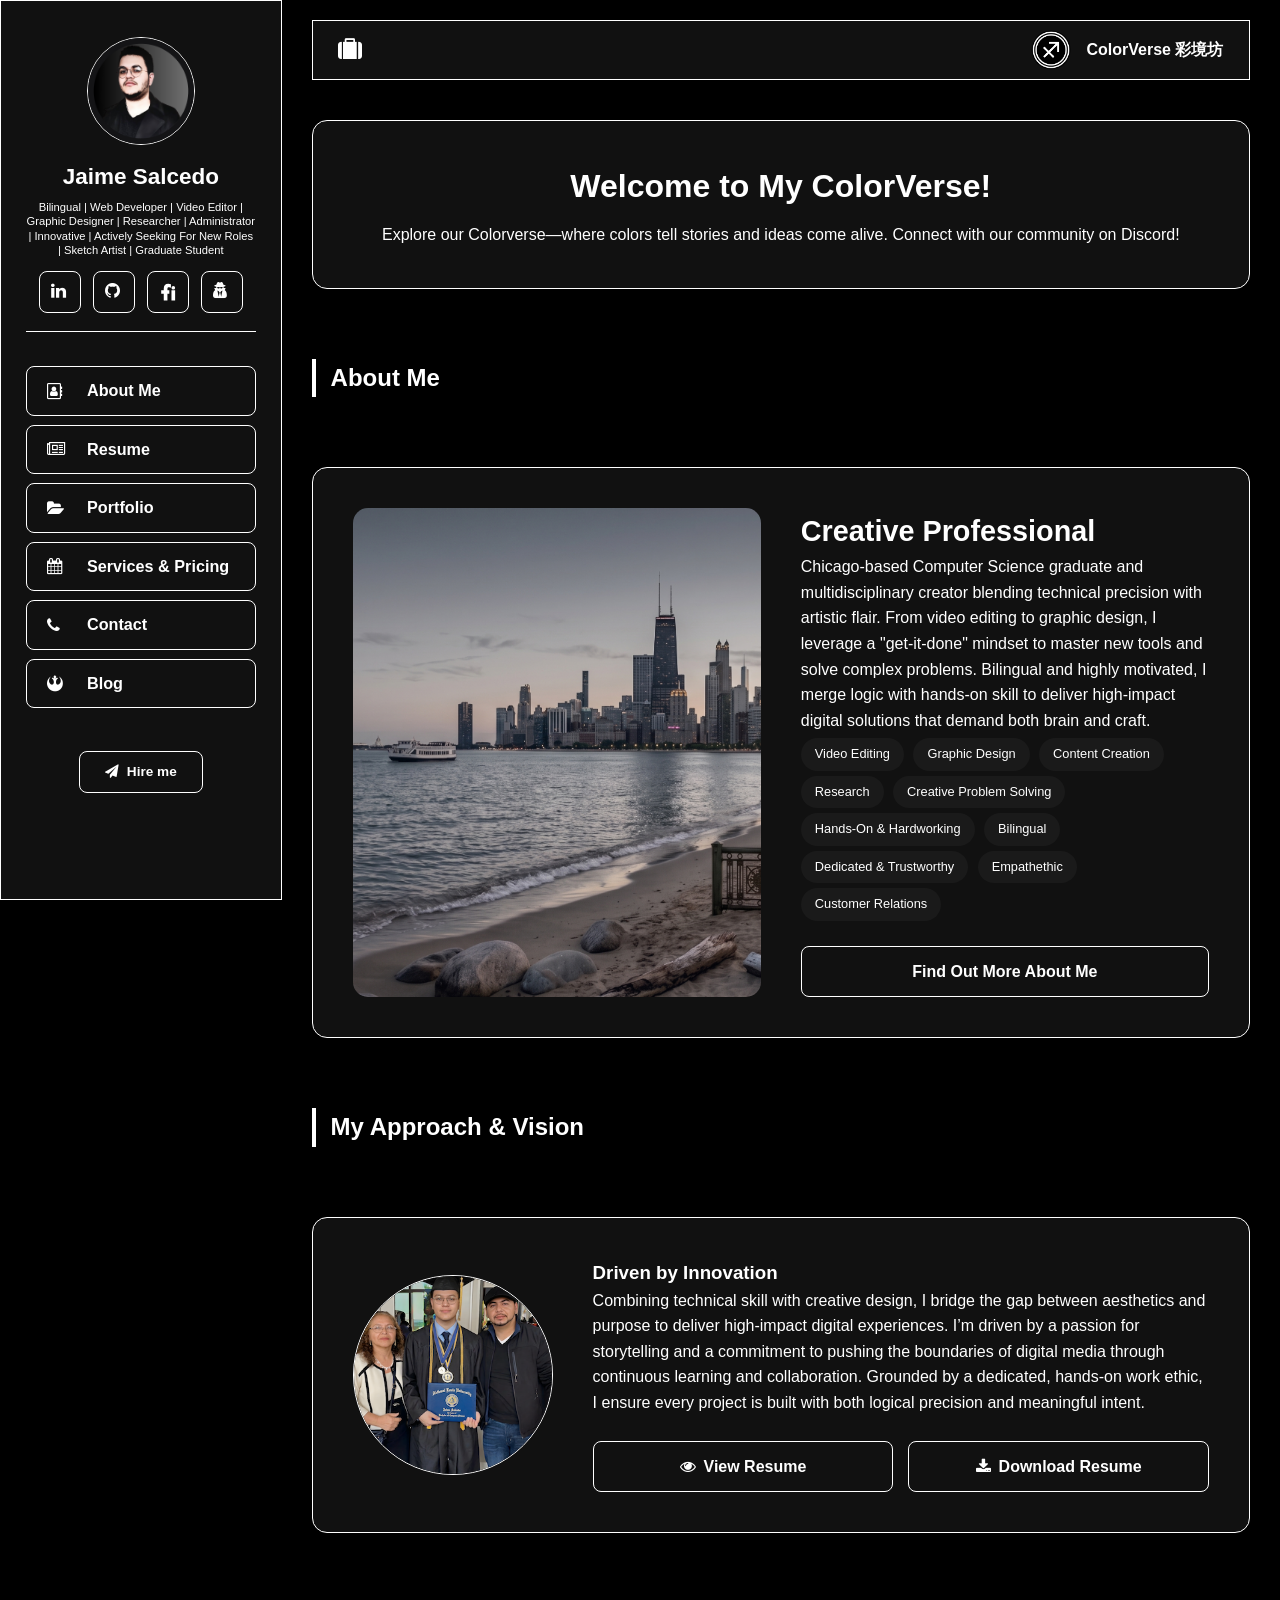
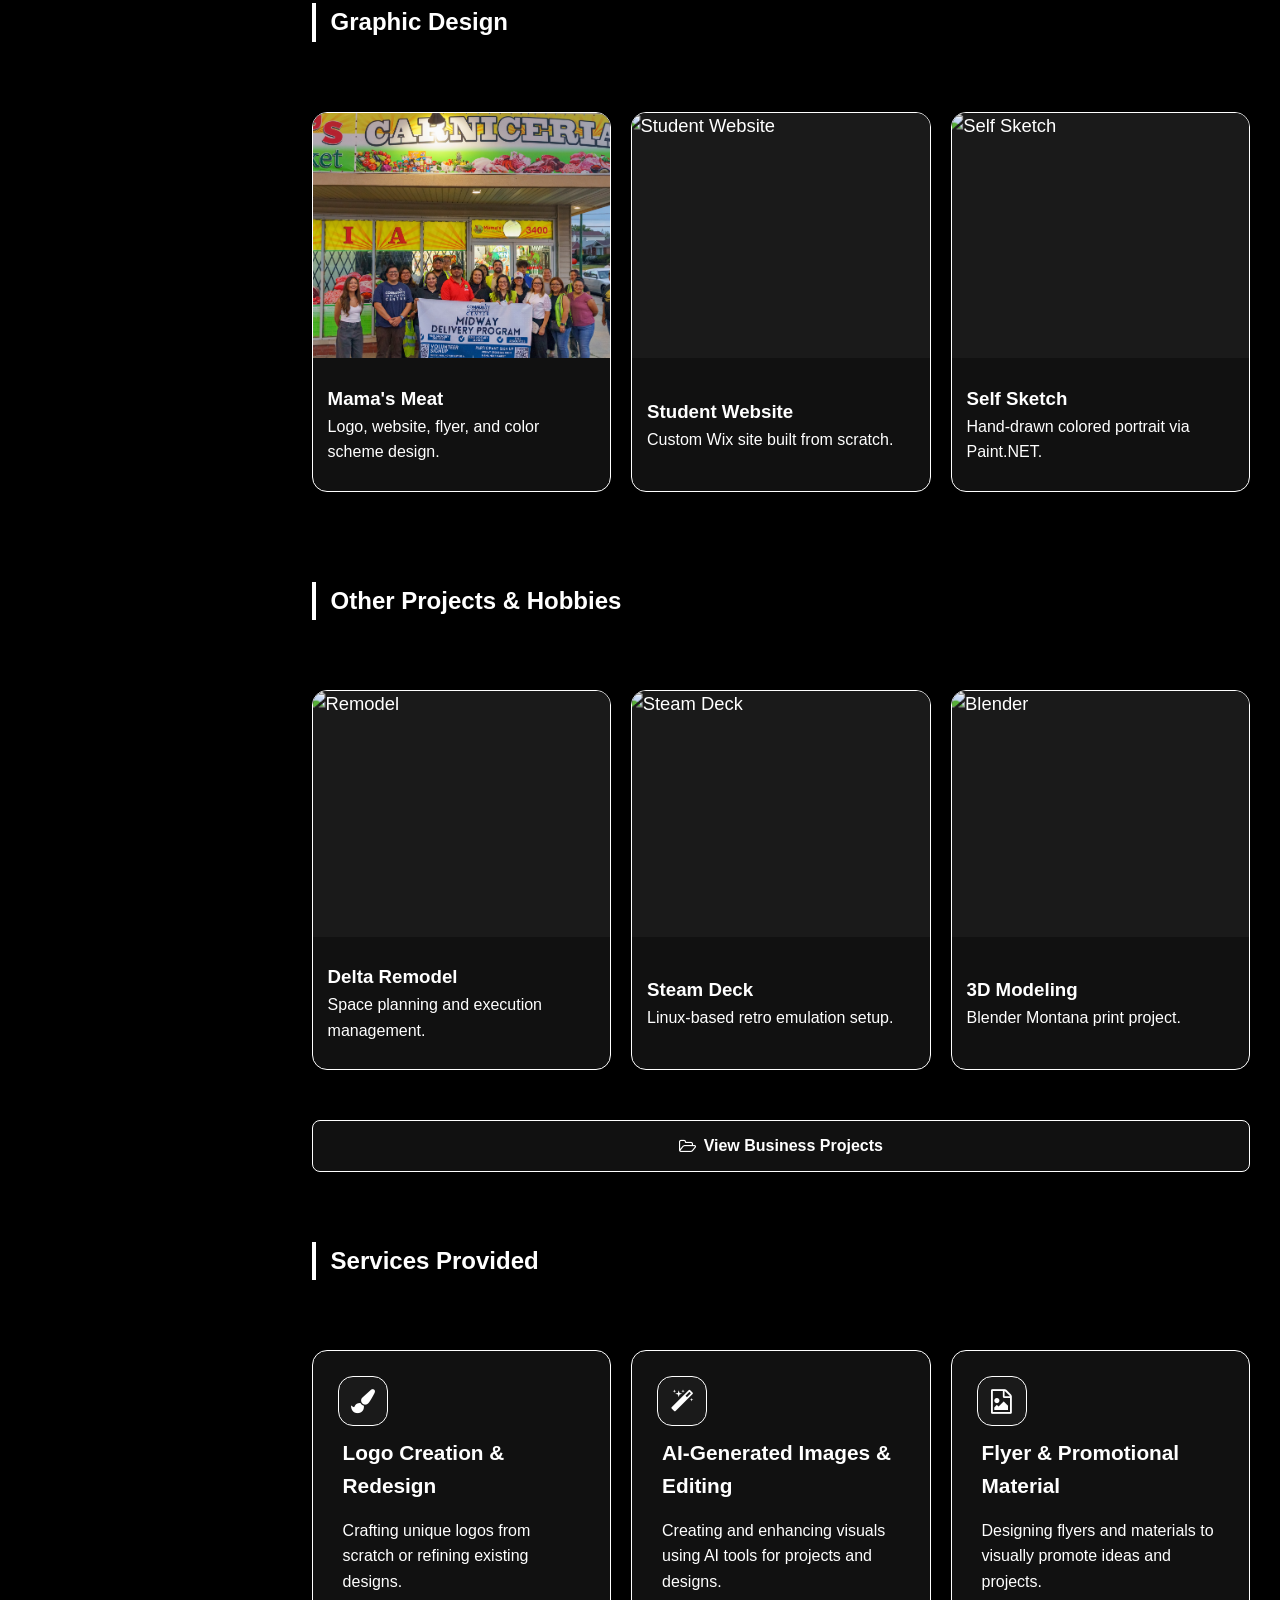
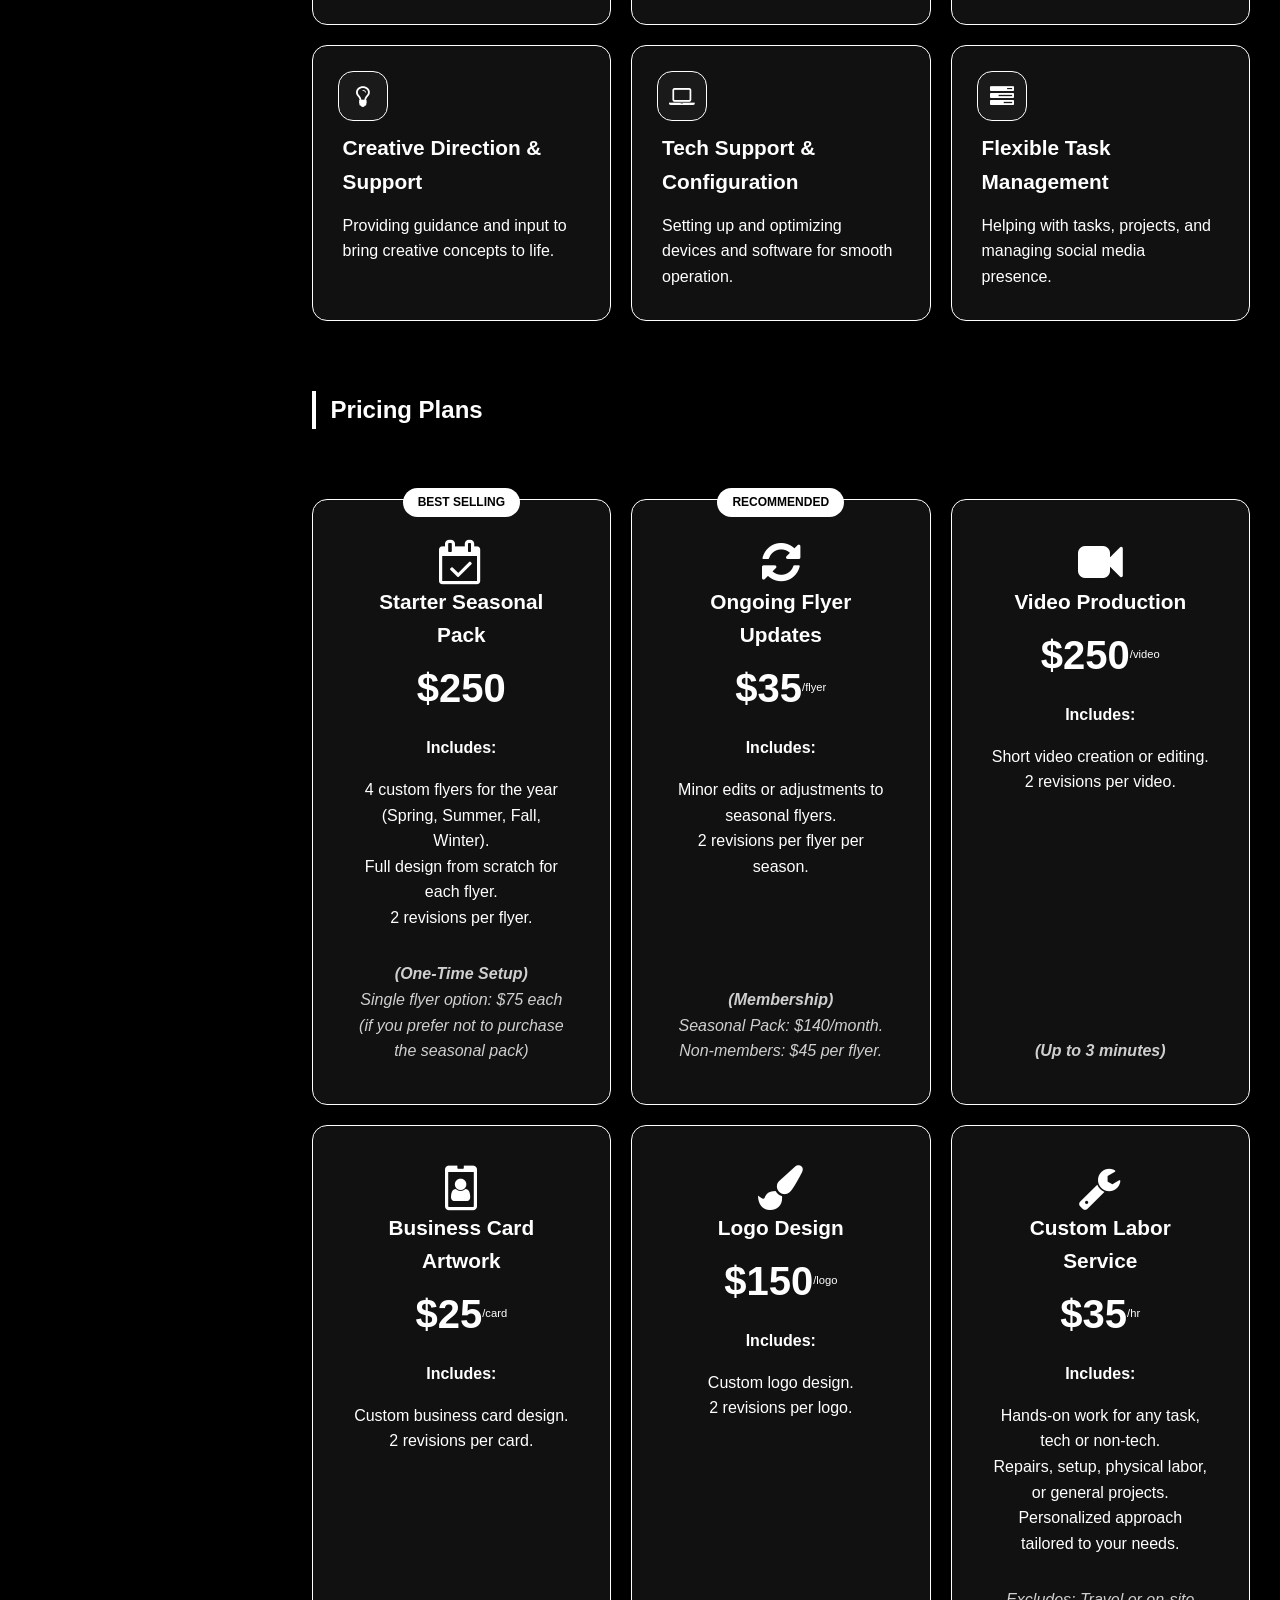
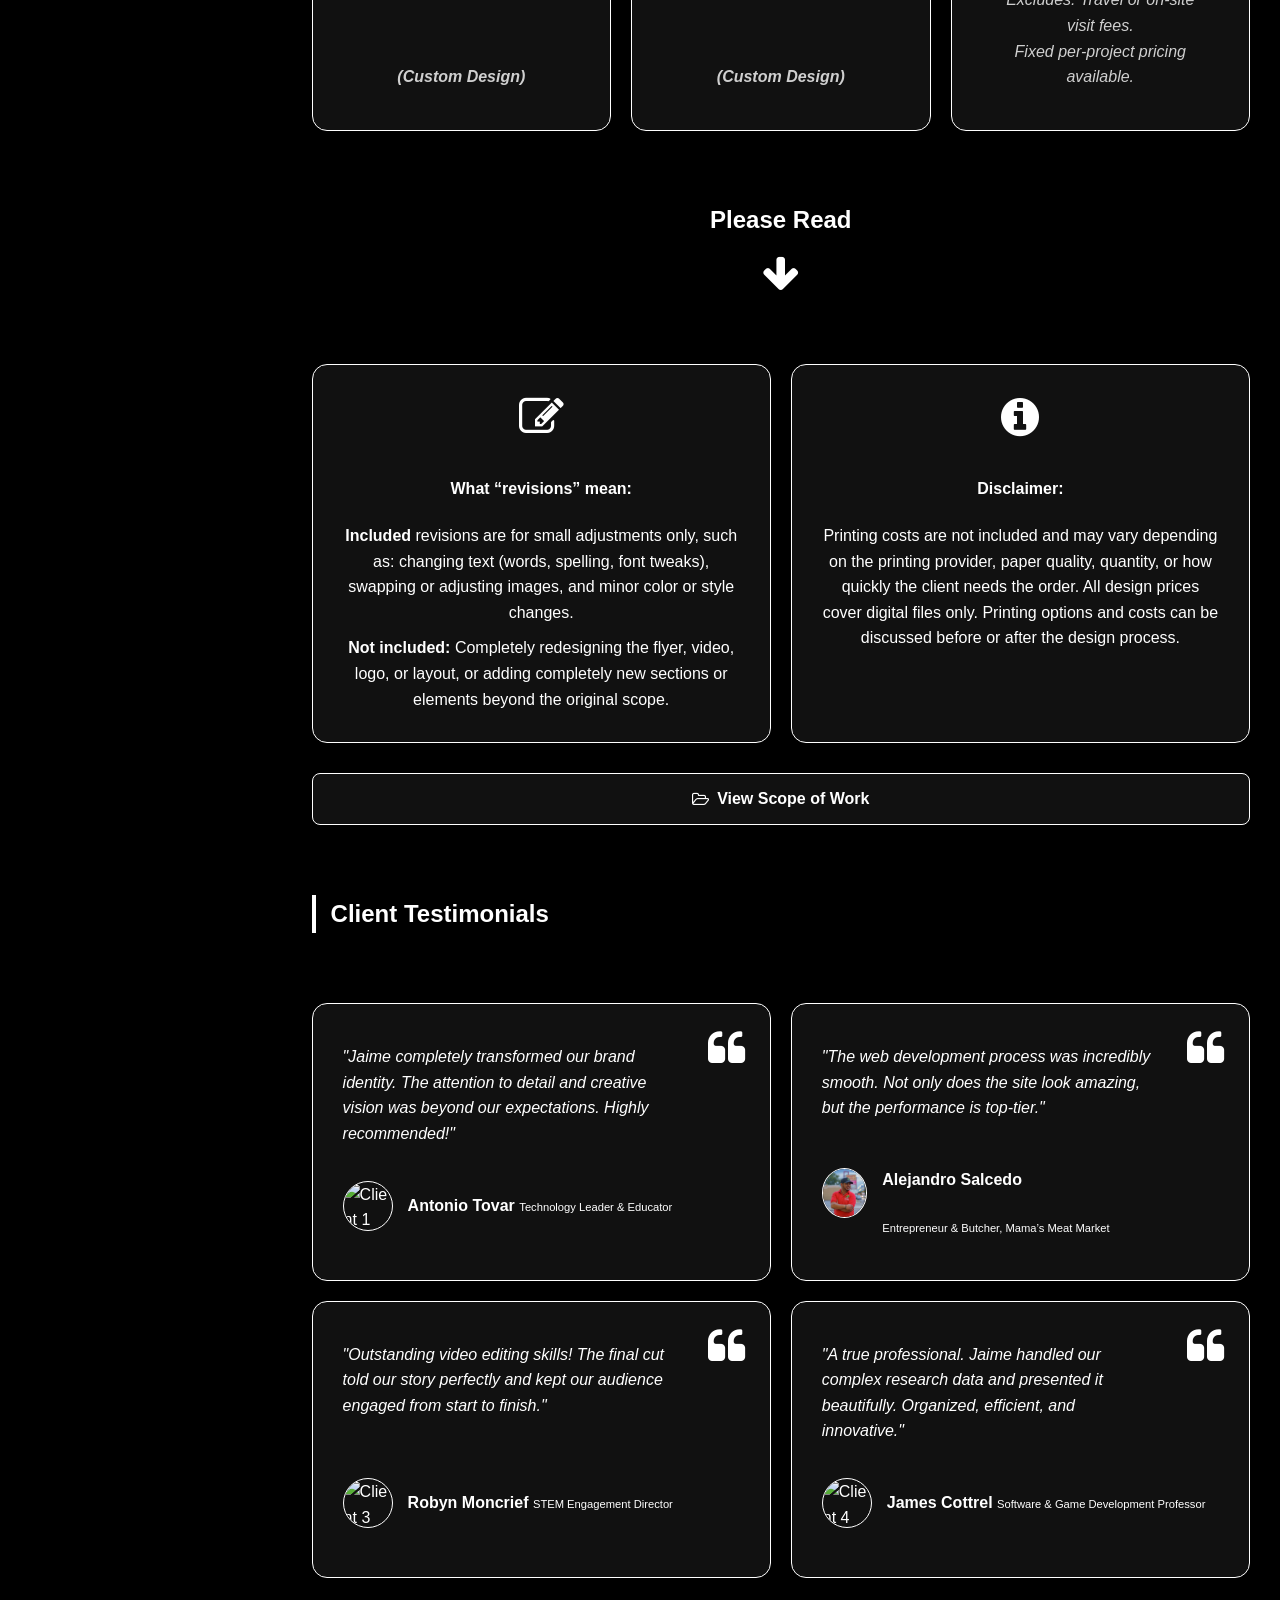
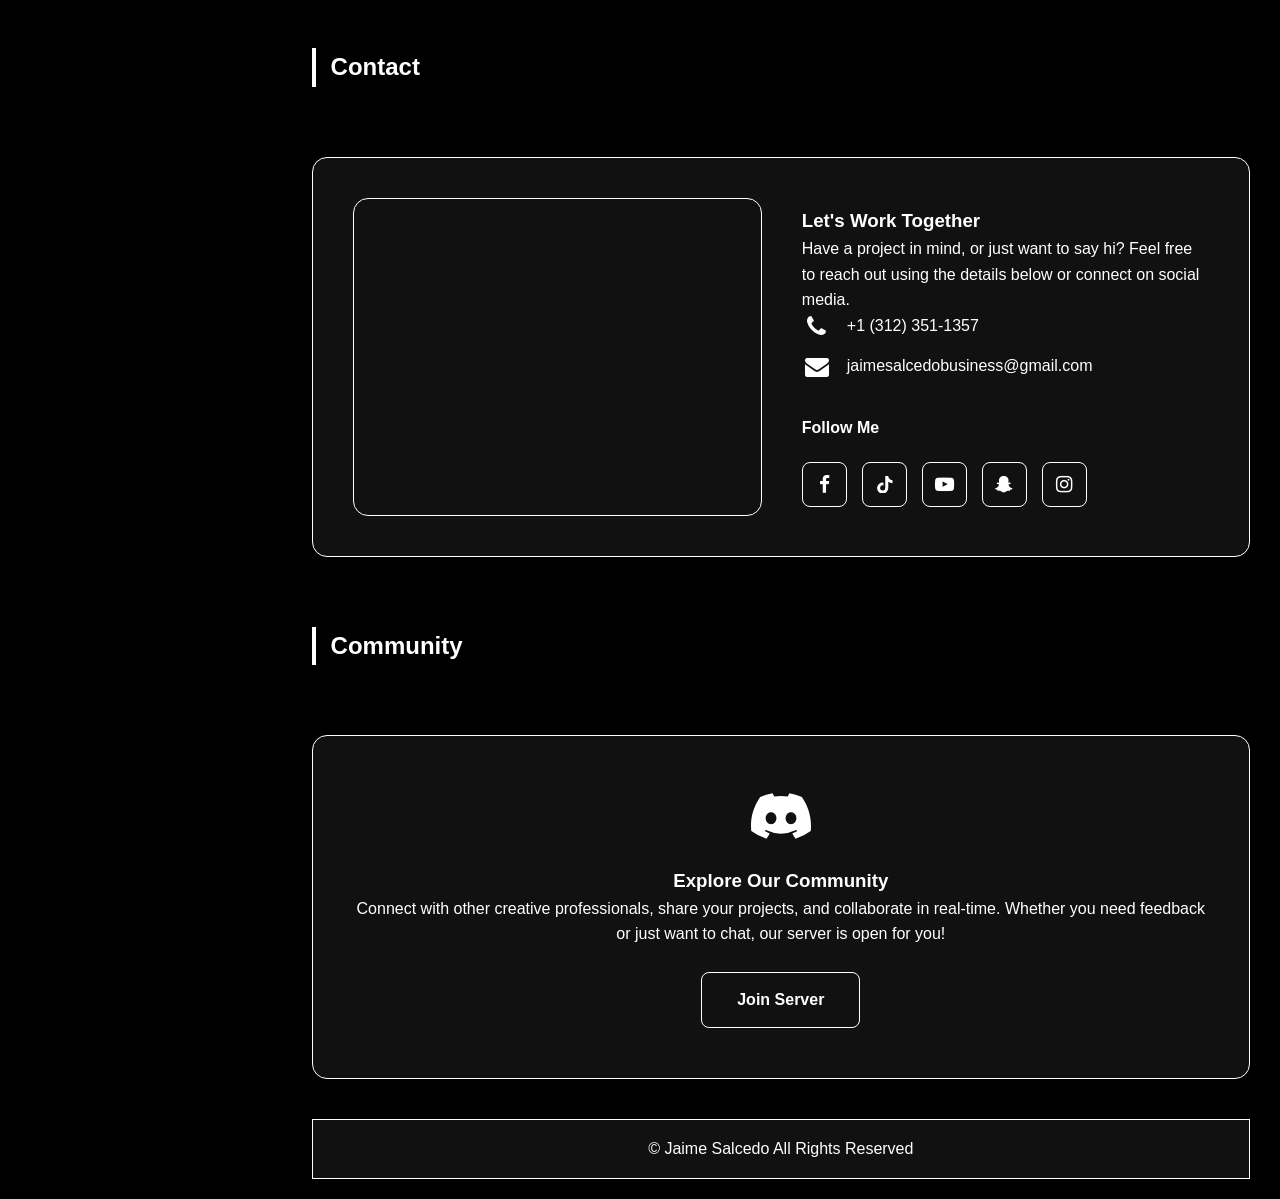
==== commit 14e7a9a2: "Final Submission" ====
--- a/Jimmy Portfolio/index.html
+++ b/Jimmy Portfolio/index.html
@@ -443,7 +443,7 @@
                             </div>
                         </div>
                         
-                        <a onclick="window.location.href='../Jimmy Portfolio/4.services/servicespage.html'" style="cursor: pointer;" class="about-more-btn full-width-btn">View Scope of Work in PDF Format</a>
+                        <a onclick="window.location.href='../Jimmy Portfolio/4.services/servicespage.html'" style="cursor: pointer;" class="about-more-btn full-width-btn"><i class="fa fa-folder-open-o"></i> View Scope of Work</a>
                     </section>
 
                     <section class="testimonials-container scroll-pop">
@@ -642,12 +642,12 @@
                     entries.forEach(entry => {
                         if(entry.isIntersecting){
                             entry.target.classList.add('show-pop');
-                            observer.unobserve(entry.target); // <--- FIX: Unobserves the element so it doesn't glitch when you scroll up and down
+                            observer.unobserve(entry.target); 
                         }
                     });
                 }, {
                     threshold: 0.1,
-                    rootMargin: "0px 0px -50px 0px" // <--- FIX: Adds a tiny buffer so it triggers perfectly
+                    rootMargin: "0px 0px -50px 0px" 
                 });
 
                 popElements.forEach(el => popObserver.observe(el));
--- a/Jimmy Portfolio/style.css
+++ b/Jimmy Portfolio/style.css
@@ -271,6 +271,52 @@
         background-color: var(--btn-bg-hover);
         color: var(--btn-text-hover);
         transform: scale(1.05);
+    }
+
+    #scrollTopBtn.docked:active:not(.disable-hover) {
+        transform: translateY(calc(-50% - 5px)) !important; 
+        box-shadow: 0 8px 25px rgba(255, 255, 255, 0.3) !important;
+    }
+
+    /* --- ADDING HOVER FEELING FOR MOBILE TAPS --- */
+    .header-skull-icon i:active, 
+    .pricing-icon:active, 
+    .quote-icon:active, 
+    .contact-item i:active, 
+    .discord-logo:active, 
+    .info-icon:active, 
+    .service-icon:active {
+        transform: translateY(-3px);
+    }
+
+    .header-logo-container img:active, 
+    .nav-avatar-container img:active, 
+    .testi-author img:active, 
+    .skill-tag:active {
+        transform: translateY(-3px);
+        box-shadow: 0 5px 15px rgba(255, 255, 255, 0.2);
+    }
+
+    .header-brand-text:active, .nav-name:active, .nav-bio:active, .folder-label:active, 
+    .section-title:active, .about-description:active, .approach-text h3:active, .approach-text p:active, 
+    .card-info-zone h3:active, .card-info-zone p:active, .service-card h3:active, .service-card p:active, 
+    .pricing-card h3:active, .price-tag:active, .pricing-desc p:active, .pricing-features li:active, .testi-text:active, .testi-author h4:active, 
+    .testi-author span:active, .contact-info h3:active, .contact-info p:active, .contact-info h4:active, 
+    .contact-item span:active, .discord-card h3:active, .discord-card p:active, .grid-footer p:active,
+    .welcome-banner h2:active, .welcome-banner p:active, .info-block h4:active, .info-block p:active, .info-block strong:active, .pricing-badge:active,
+    .pricing-footer p:active, .price-sub:active, .includes-title:active, .please-read-title:active {
+        transform: translateY(-3px);
+        text-shadow: 0 5px 10px rgba(255, 255, 255, 0.2);
+    }
+
+    .grid-header:active, .grid-nav:active, .grid-footer:active {
+        box-shadow: 0 0 20px rgba(255, 255, 255, 0.2);
+    }
+
+    .about-hero:active .about-image img,
+    .approach-card:active .circle-profile-img,
+    .fixed-card:active .card-img-zone img {
+        transform: scale(1);
     }
 }
 
@@ -312,7 +358,6 @@
     opacity: 0;
     transform: translateY(15px);
     transition: opacity 0.6s ease-out, transform 0.6s ease-out;
-    /* FIX: will-change removed to stop browser graphics rendering issues */
 }
 
 .scroll-pop.show-pop {
@@ -474,8 +519,10 @@
 }
 
 .header-skull-icon i, .service-icon, .contact-item i { font-size: var(--icon-md); }
-.quote-icon { font-size: var(--icon-lg); }
-.pricing-icon, .info-icon { font-size: var(--icon-xl); } 
+
+/* --- Z-INDEX FIX TO ENSURE TOUCH EVENTS HIT THE ICONS PERFECTLY --- */
+.quote-icon { font-size: var(--icon-lg); position: absolute; top: 25px; right: 25px; z-index: 5; }
+.pricing-icon, .info-icon { font-size: var(--icon-xl); z-index: 5; position: relative;} 
 
 .contact-socials-grid a svg { 
     width: var(--icon-sm); 
@@ -502,7 +549,6 @@
     -khtml-user-drag: none;
     -moz-user-drag: none;
     -o-user-drag: none;
-    /* pointer-events: none; HAS BEEN REMOVED TO RESTORE HOVER EFFECTS */
 }
 
 .grid-skeleton {
@@ -613,6 +659,7 @@
     height: 100%; 
 }
 
+/* --- Z-INDEX FIX --- */
 .service-icon-box {
     display: flex;
     align-items: center;
@@ -623,6 +670,7 @@
     position: absolute; 
     top: 25px; 
     left: 25px; 
+    z-index: 5;
 }
 
 .pricing-grid { 
@@ -693,7 +741,6 @@
     50% { transform: translateY(10px); }
 }
 
-/* Removed margin-top so it adheres strictly to global gap geometry */
 .pricing-info-horizontal { 
     display: grid; 
     grid-template-columns: repeat(2, 1fr);
@@ -733,7 +780,6 @@
     height: 100%; 
 }
 
-.quote-icon { position: absolute; top: 25px; right: 25px; }
 .testi-text { font-style: italic; position: relative; z-index: 2; padding-right: 60px; flex-grow: 1; margin-bottom: 25px; }
 .testi-author { display: flex; align-items: center; gap: 15px; }
 .testi-author img { width: 50px; height: 50px; border-radius: 50%; object-fit: cover; border: 1px solid var(--border-color); }
@@ -812,7 +858,6 @@
     .nav-avatar-container img { width: clamp(50px, 10vh, 80px); height: clamp(50px, 10vh, 80px); }
     .nav-bio { font-size: 0.75rem; line-height: 1.2; margin-bottom: 5px; display: -webkit-box; -webkit-line-clamp: 3; -webkit-box-orient: vertical; overflow: hidden; }
     
-    /* UPDATED: Nav Links sizing for mobile */
     .nav-links-list a { 
         padding: 10px 15px; 
         font-size: 1rem; 
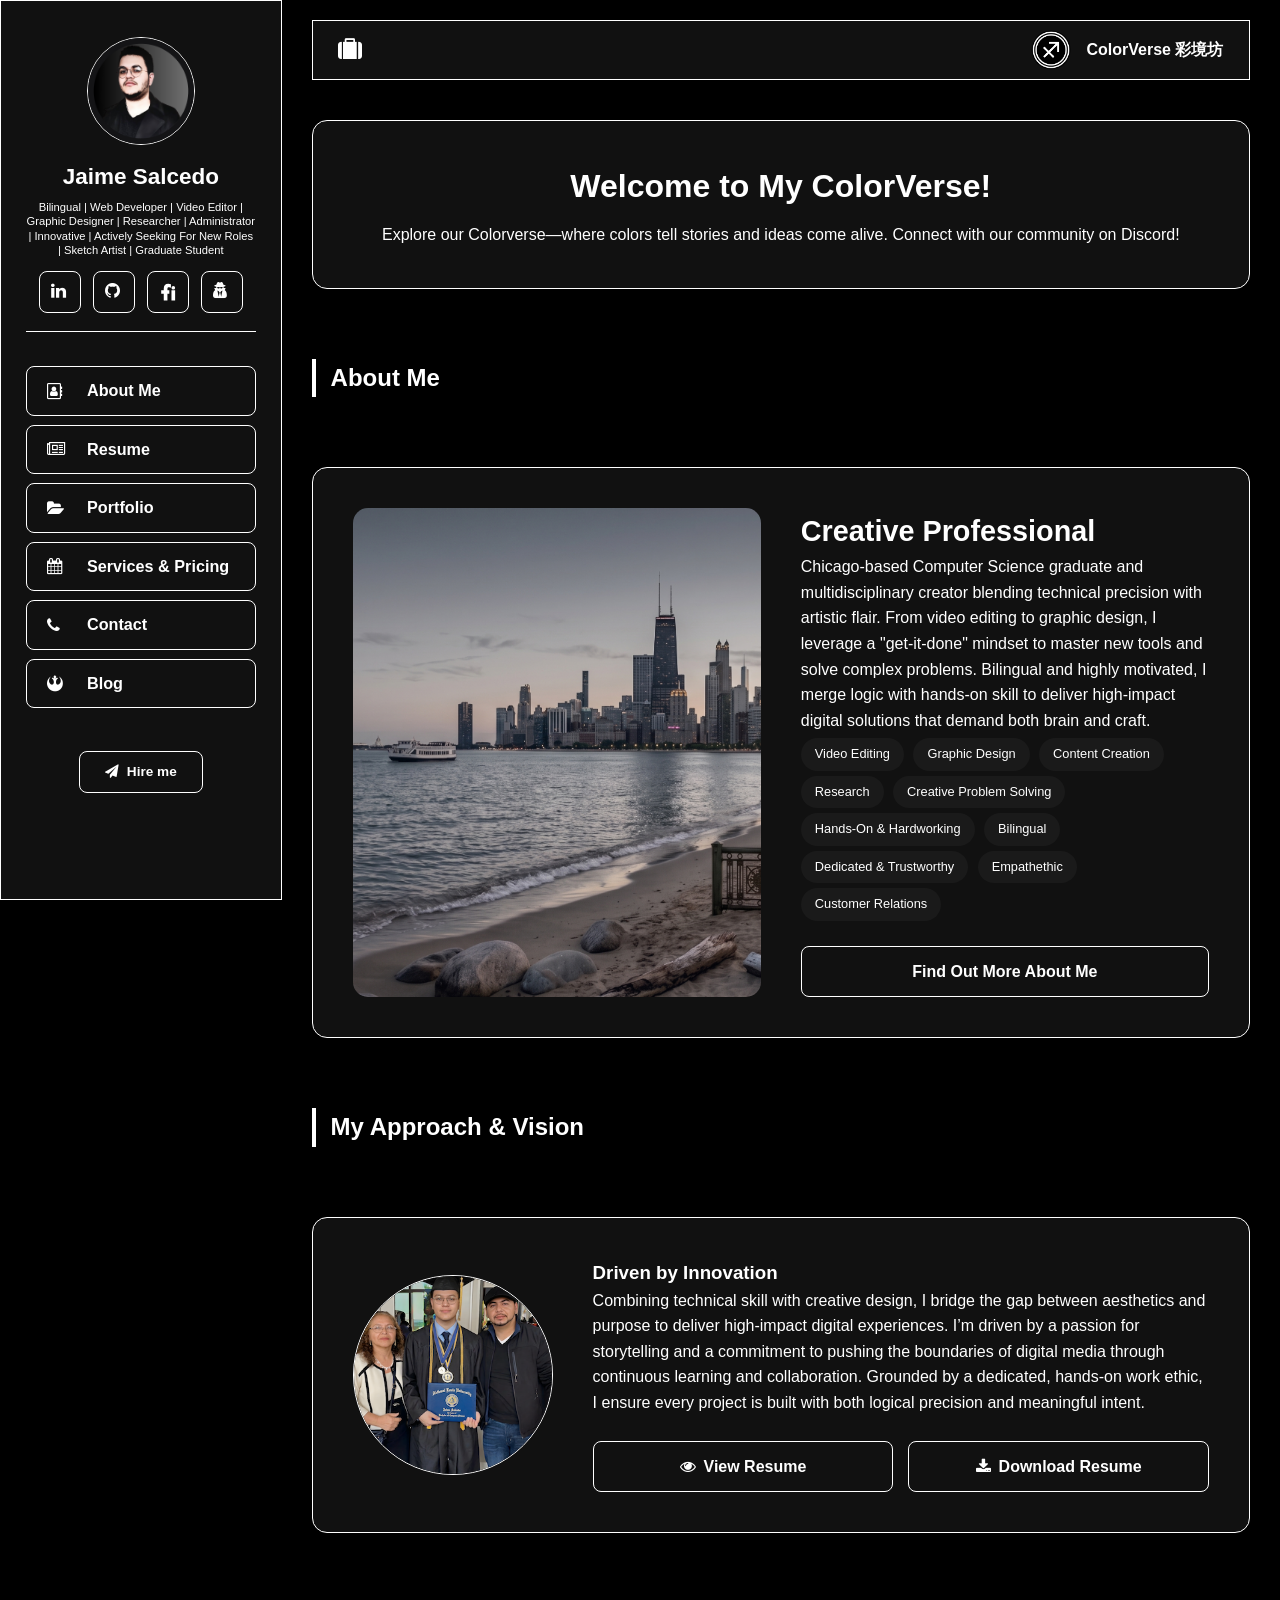
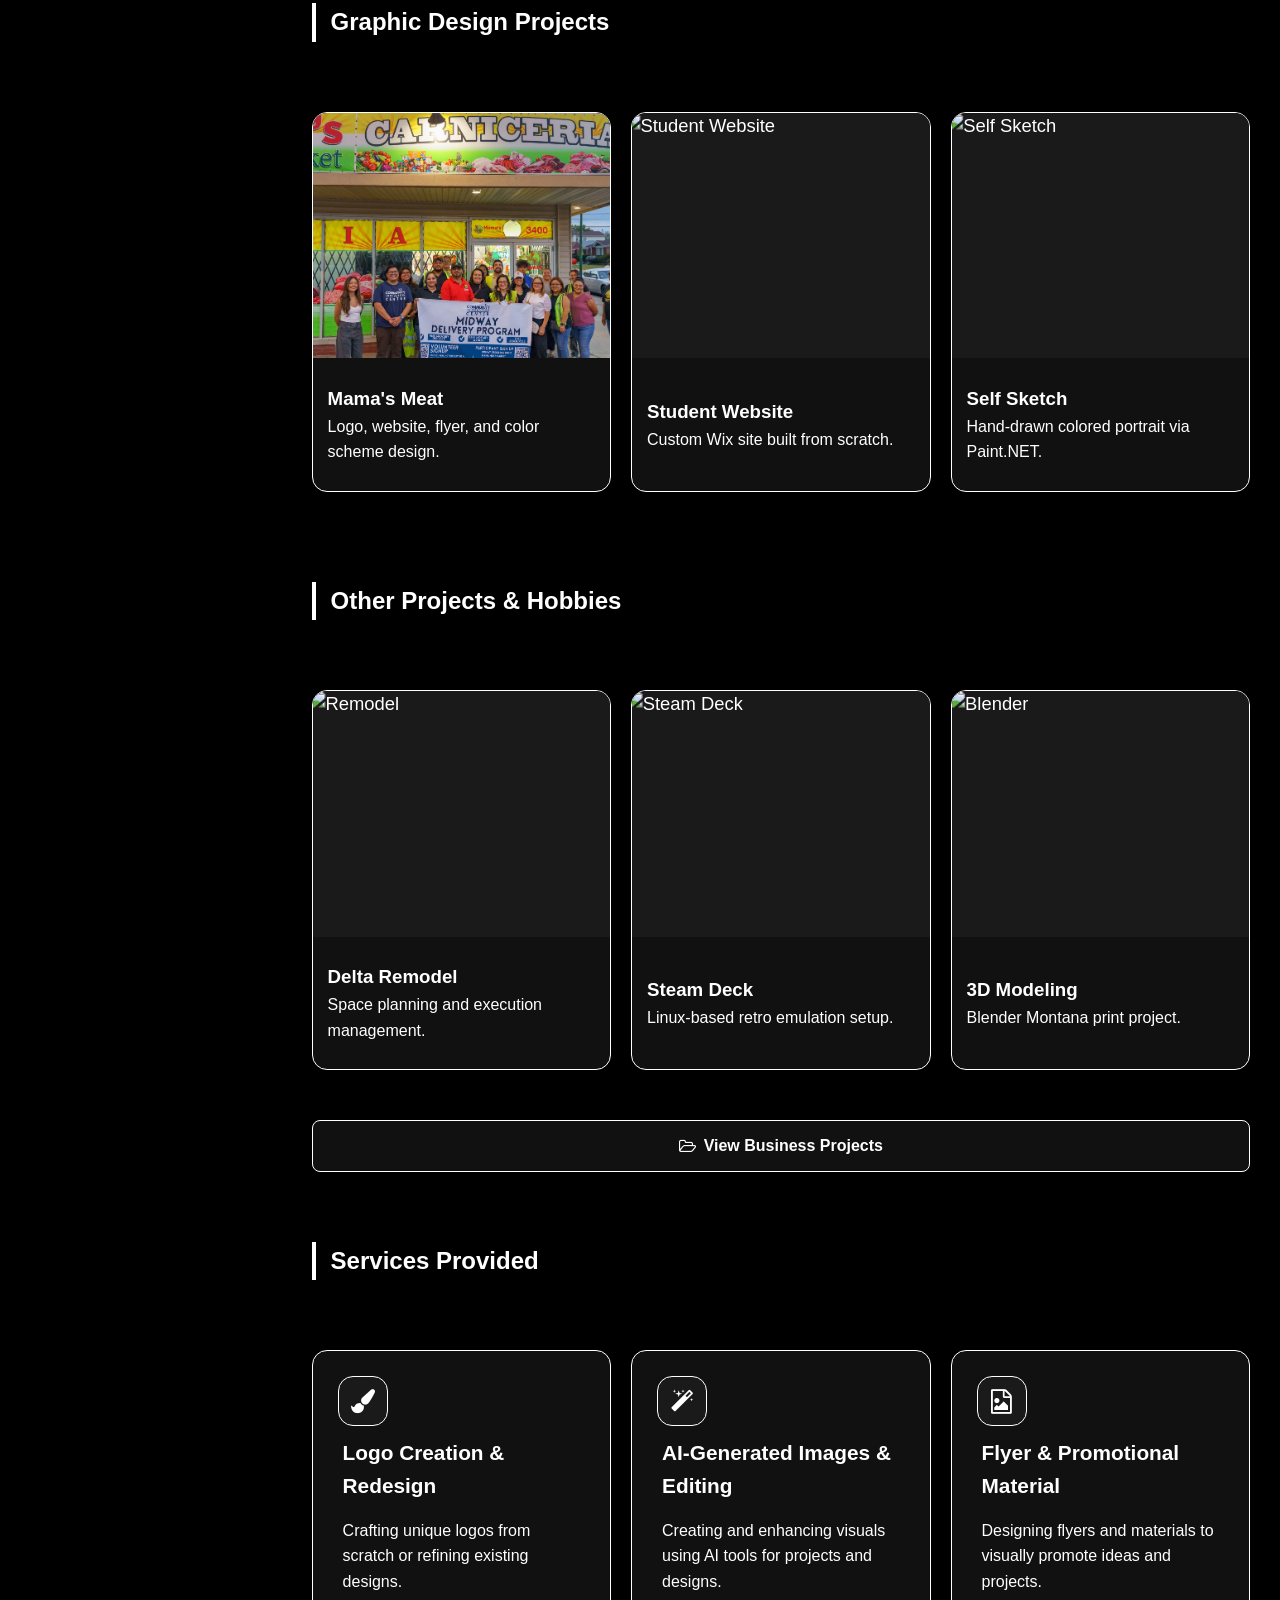
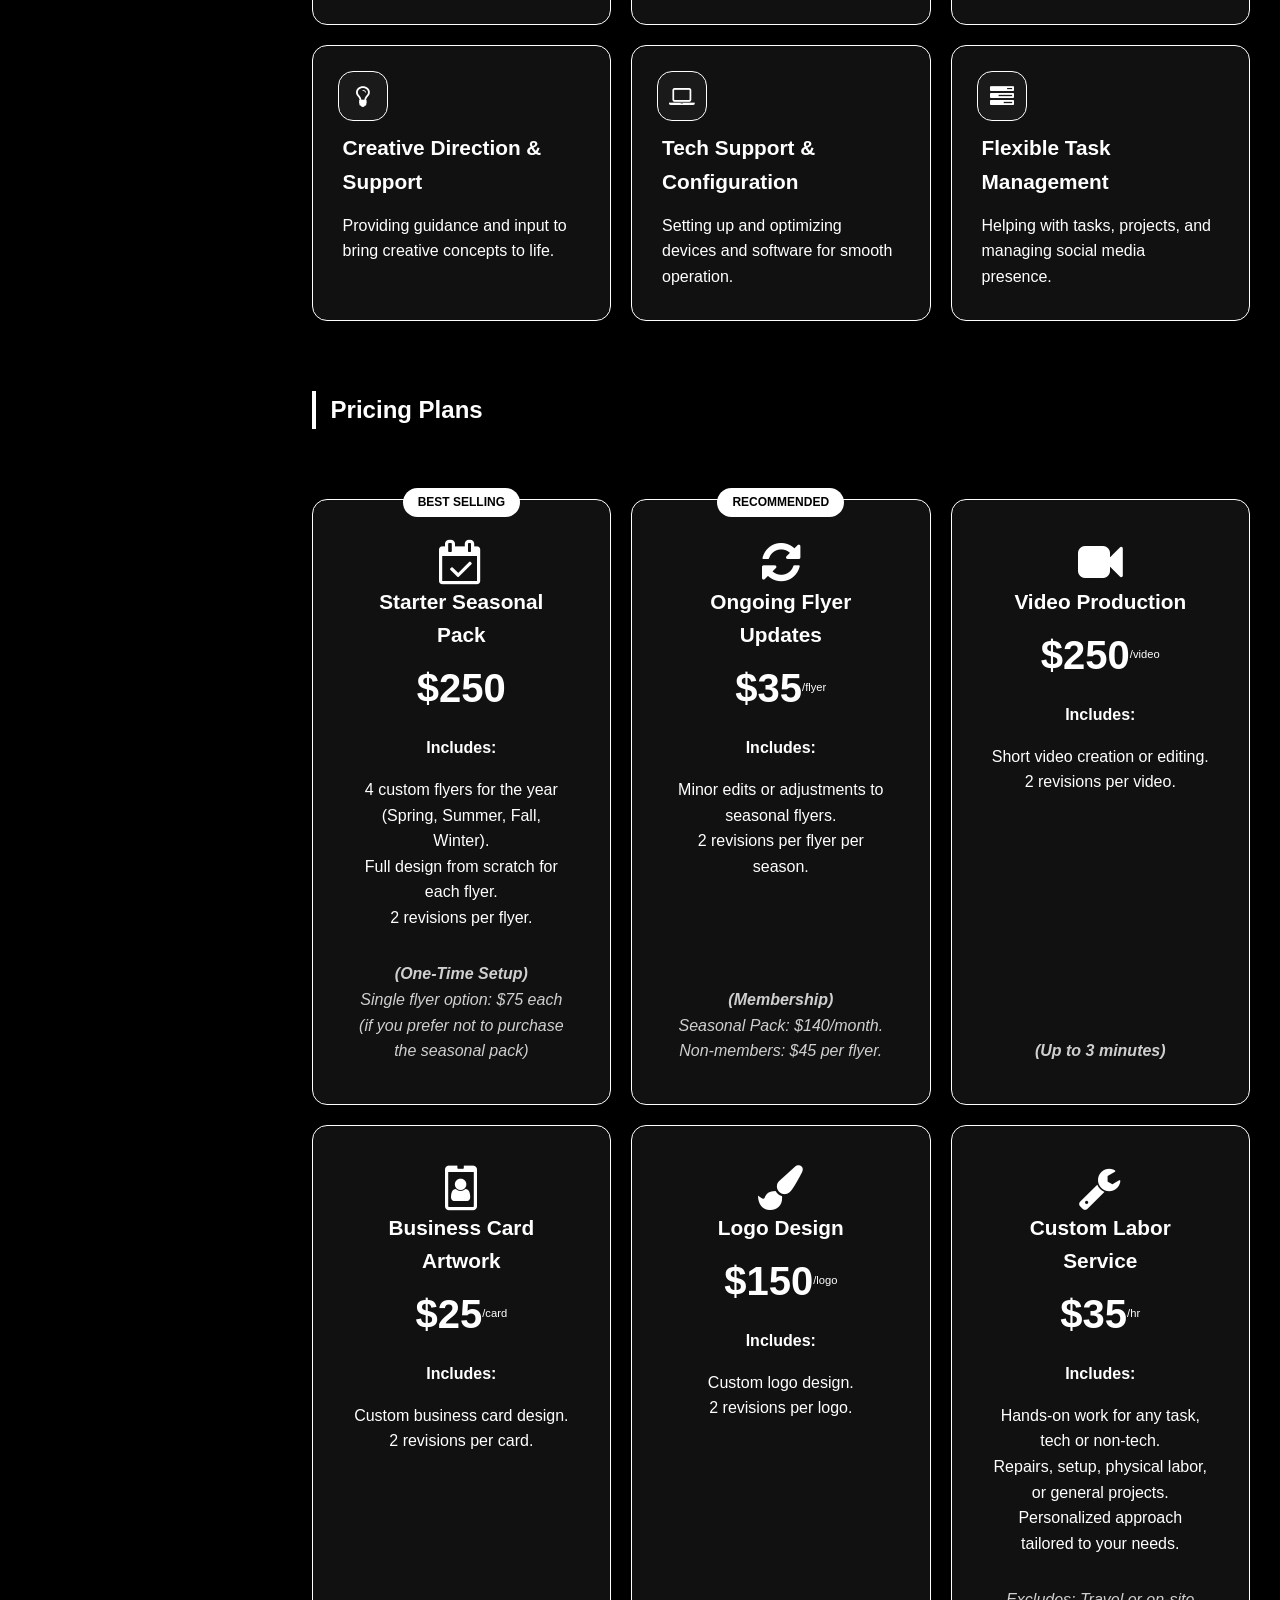
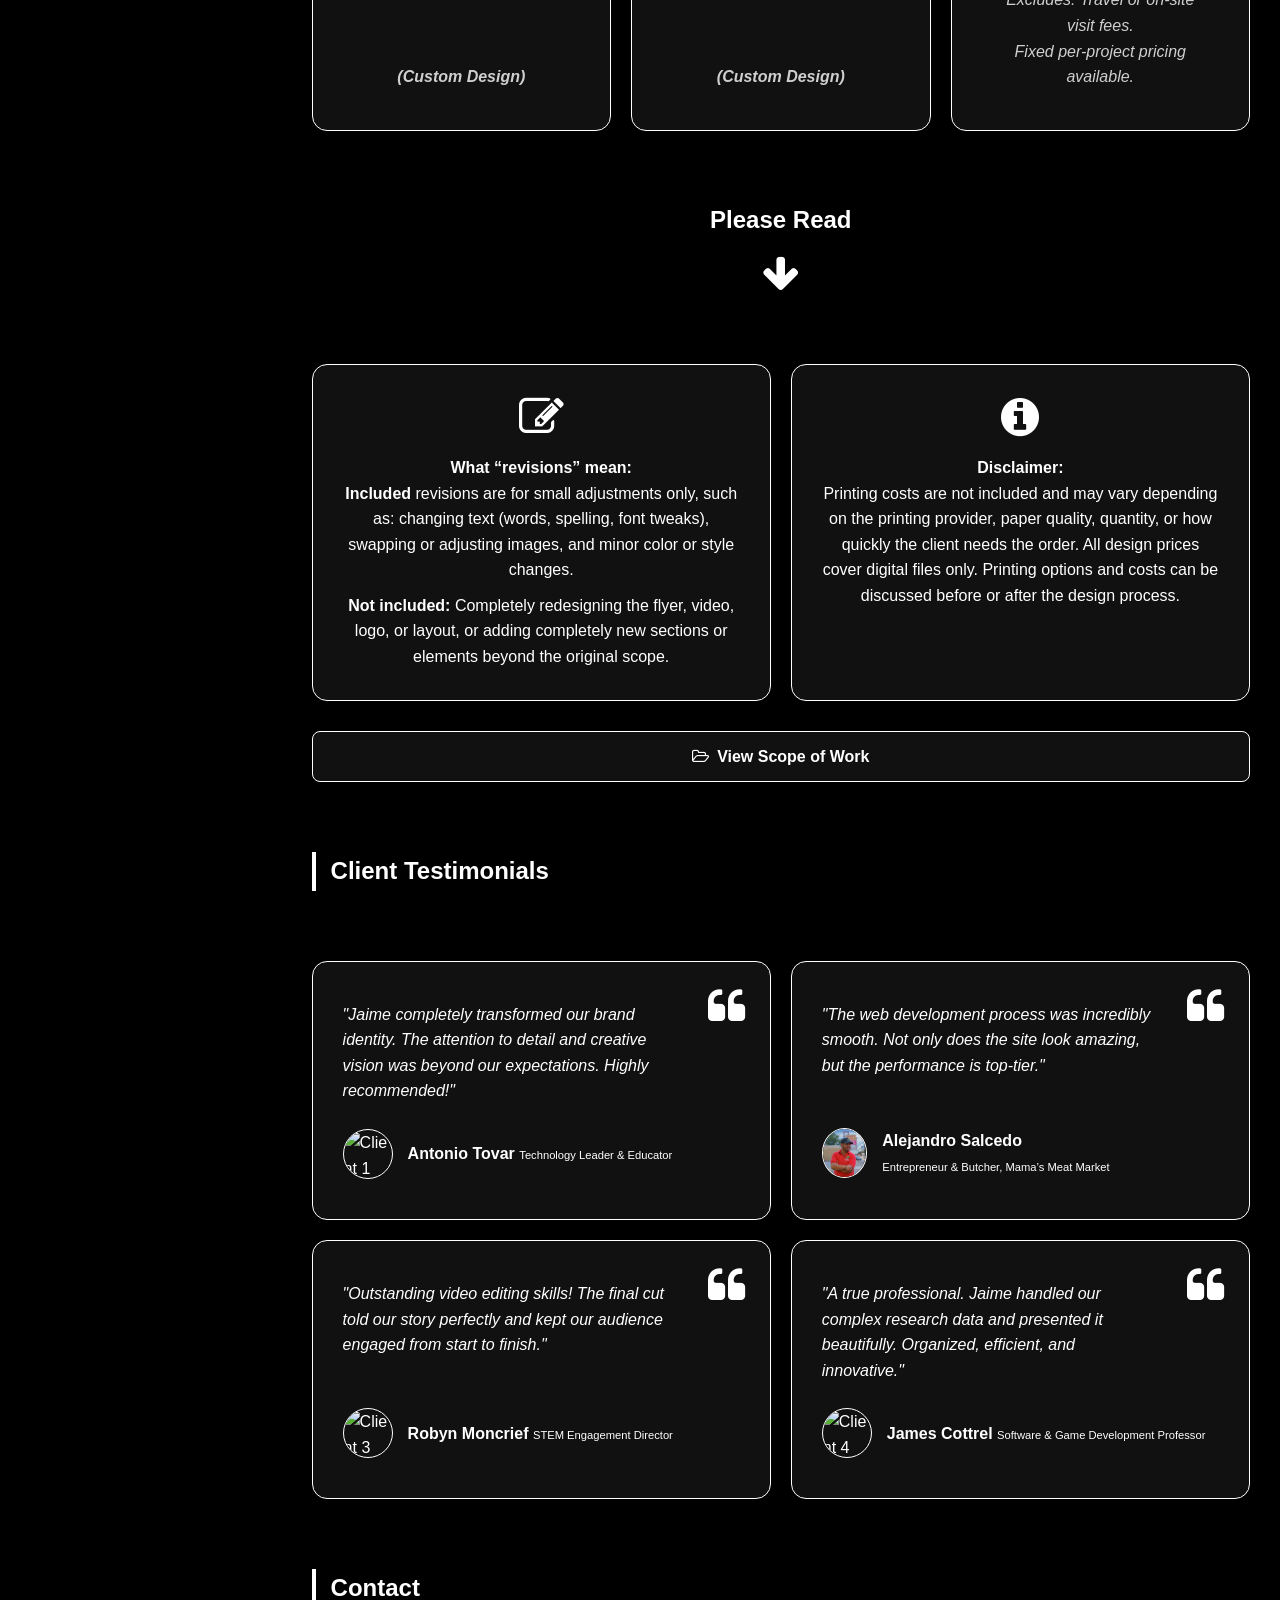
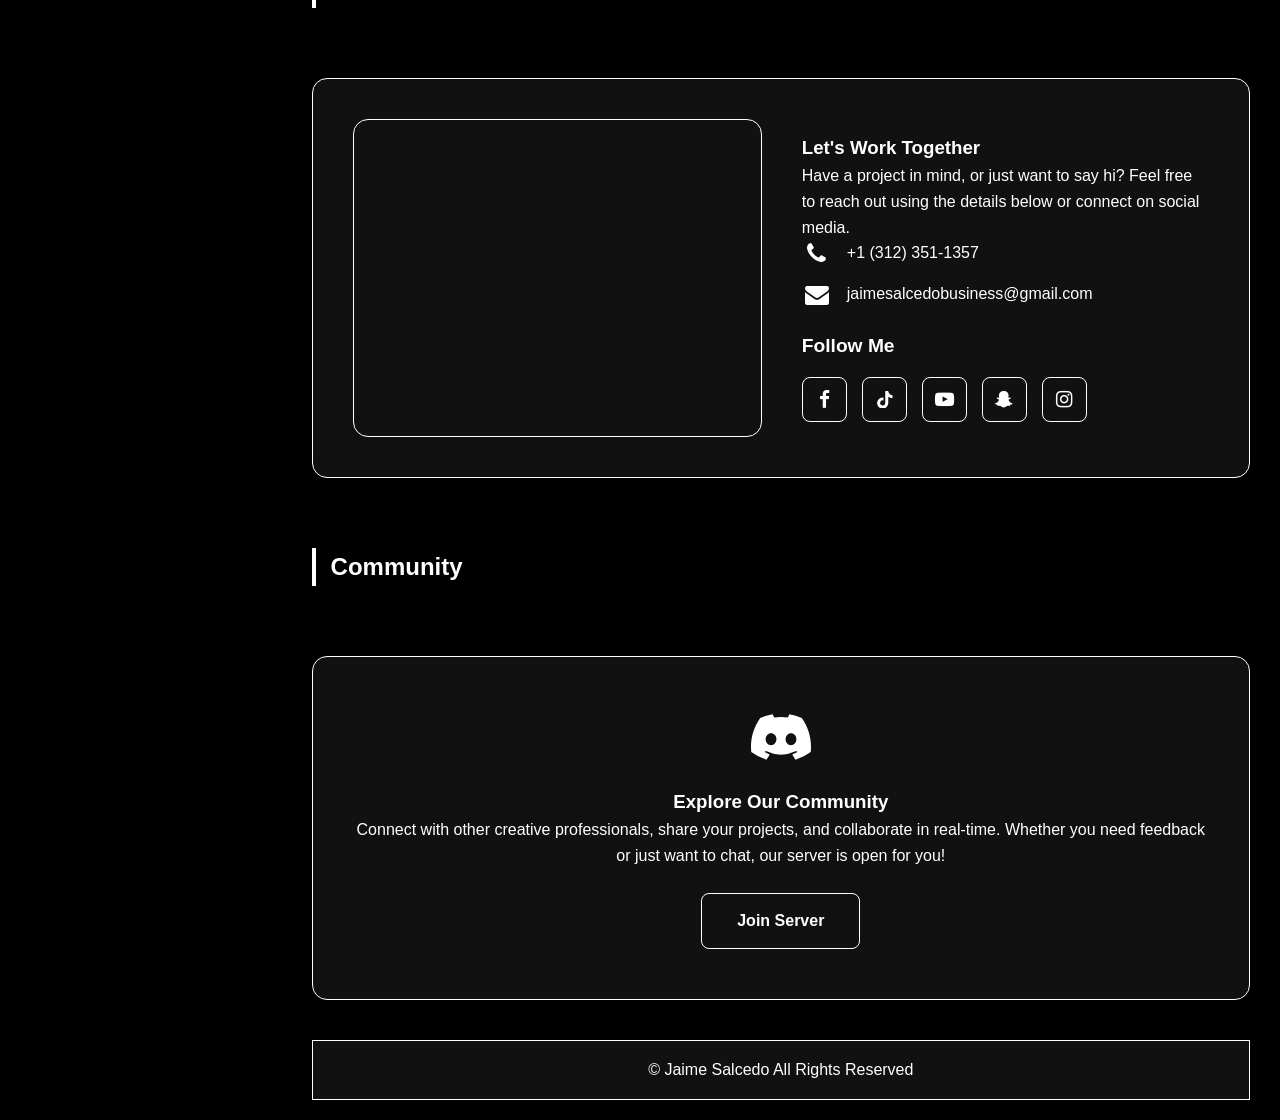
==== commit ad8a3d06: "updated code333" ====
--- a/Jimmy Portfolio/index.html
+++ b/Jimmy Portfolio/index.html
@@ -143,7 +143,7 @@
                     </section>
 
                     <section class="project-folder scroll-pop">
-                        <h2 class="folder-label">Graphic Design</h2>
+                        <h2 class="folder-label">Graphic Design Projects</h2>
                         <div class="card-track">
                             <a onclick="window.location.href='../Jimmy Portfolio/3. portfolio/portfolio.html'" style="cursor: pointer;" class="fixed-card">
                                 <div class="card-img-zone">
@@ -577,7 +577,6 @@
         </div>
 
         <script>
-            // This script prevents desktop right-clicking globally
             document.addEventListener('contextmenu', event => event.preventDefault());
 
             document.addEventListener('DOMContentLoaded', () => {
@@ -636,7 +635,6 @@
                     }
                 });
 
-                // --- POP EFFECT ON SCROLL (FIXED GLITCH) ---
                 const popElements = document.querySelectorAll('.scroll-pop');
                 const popObserver = new IntersectionObserver((entries, observer) => {
                     entries.forEach(entry => {
@@ -652,7 +650,6 @@
 
                 popElements.forEach(el => popObserver.observe(el));
 
-                // --- BULLETPROOF ZOOM MATH JS ---
                 const topBtn = document.getElementById("scrollTopBtn");
                 const footer = document.querySelector('.grid-footer');
                 const dockTarget = document.querySelector('.dock-target');
--- a/Jimmy Portfolio/style.css
+++ b/Jimmy Portfolio/style.css
@@ -63,11 +63,9 @@
     position: relative; 
     z-index: 1; 
 
-    /* Stop mobile text enlargement */
     -webkit-text-size-adjust: 100%;
     text-size-adjust: 100%;
 
-    /* Stop text highlighting and mobile pop-ups globally */
     -webkit-touch-callout: none;
     -webkit-user-select: none;
     -moz-user-select: none;
@@ -75,18 +73,17 @@
     user-select: none;
 }
 
-/* THIS IS THE NEW RULE THAT LOCKS THE BACKGROUND SCROLL */
 body.no-scroll {
     overflow: hidden !important;
 }
 
-/* Allow text typing in forms if you ever add them */
 input, textarea {
     -webkit-user-select: auto;
     user-select: auto;
 }
 
-h1, h2, h3, p { margin: 0; color: var(--text-primary); }
+/* UPDATED: Added h4, h5, and h6 so they don't add massive invisible gaps */
+h1, h2, h3, h4, h5, h6, p { margin: 0; color: var(--text-primary); }
 a { text-decoration: none; color: var(--text-primary); transition: all 0.3s ease; }
 
 video {
@@ -198,6 +195,7 @@
         fill: var(--btn-text-hover) !important;
     }
 
+    /* SUPERCHARGED ICON GLOW ON HOVER */
     .header-skull-icon i:hover, 
     .pricing-icon:hover, 
     .quote-icon:hover, 
@@ -205,7 +203,8 @@
     .discord-logo:hover, 
     .info-icon:hover, 
     .service-icon:hover {
-        transform: translateY(-3px);
+        transform: translateY(-5px) scale(1.15) !important; 
+        text-shadow: 0 0 15px rgba(255, 255, 255, 0.6) !important; 
     }
 
     .header-logo-container img:hover, 
@@ -219,6 +218,16 @@
     #scrollTopBtn.docked:hover:not(.disable-hover) {
         transform: translateY(calc(-50% - 5px)) !important; 
         box-shadow: 0 8px 25px rgba(255, 255, 255, 0.3) !important;
+    }
+
+    /* GLOBAL FLOATING HOVER ON ALL CARDS */
+    .grid-header:hover, .grid-nav:hover, .grid-footer:hover,
+    .welcome-banner:hover, .about-hero:hover, .approach-card:hover, 
+    .fixed-card:hover, .service-card:hover, .pricing-card:hover, 
+    .testimonial-card:hover, .contact-card:hover, .discord-card:hover, 
+    .info-block:hover {
+        box-shadow: 0 8px 25px rgba(255, 255, 255, 0.15) !important;
+        transform: translateY(-3px);
     }
 }
 
@@ -273,12 +282,7 @@
         transform: scale(1.05);
     }
 
-    #scrollTopBtn.docked:active:not(.disable-hover) {
-        transform: translateY(calc(-50% - 5px)) !important; 
-        box-shadow: 0 8px 25px rgba(255, 255, 255, 0.3) !important;
-    }
-
-    /* --- ADDING HOVER FEELING FOR MOBILE TAPS --- */
+    /* SUPERCHARGED ICON GLOW ON MOBILE TAPS */
     .header-skull-icon i:active, 
     .pricing-icon:active, 
     .quote-icon:active, 
@@ -286,7 +290,8 @@
     .discord-logo:active, 
     .info-icon:active, 
     .service-icon:active {
-        transform: translateY(-3px);
+        transform: translateY(-5px) scale(1.15) !important;
+        text-shadow: 0 0 15px rgba(255, 255, 255, 0.6) !important;
     }
 
     .header-logo-container img:active, 
@@ -353,7 +358,6 @@
     box-shadow: none; 
 }
 
-/* --- PURE SMOOTH FADE SCROLL ANIMATION (FIXED GLITCH) --- */
 .scroll-pop {
     opacity: 0;
     transform: translateY(15px);
@@ -381,12 +385,6 @@
 .service-icon-box {
     border: 1px solid var(--border-color); 
     border-radius: var(--card-radius); 
-}
-
-@media (hover: hover) and (pointer: fine) {
-    .grid-header:hover, .grid-nav:hover, .grid-footer:hover {
-        box-shadow: 0 0 20px rgba(255, 255, 255, 0.2);
-    }
 }
 
 /* ======================================================================= */
@@ -519,10 +517,8 @@
 }
 
 .header-skull-icon i, .service-icon, .contact-item i { font-size: var(--icon-md); }
-
-/* --- Z-INDEX FIX TO ENSURE TOUCH EVENTS HIT THE ICONS PERFECTLY --- */
-.quote-icon { font-size: var(--icon-lg); position: absolute; top: 25px; right: 25px; z-index: 5; }
-.pricing-icon, .info-icon { font-size: var(--icon-xl); z-index: 5; position: relative;} 
+.quote-icon { font-size: var(--icon-lg); }
+.pricing-icon, .info-icon { font-size: var(--icon-xl); } 
 
 .contact-socials-grid a svg { 
     width: var(--icon-sm); 
@@ -626,10 +622,32 @@
 .resume-btn-group { display: flex; gap: 15px; flex-wrap: wrap; width: 100%; margin-top: 25px; }
 .resume-btn-group .about-more-btn { margin-top: 0; flex: 1 1 calc(50% - 15px); min-width: 200px; }
 
-.card-track { display: grid; gap: var(--gap-grid); grid-auto-flow: column; grid-auto-columns: calc((100% - 60px) / 4); overflow-x: auto; padding-bottom: 20px; scroll-snap-type: x mandatory; scroll-behavior: smooth; }
-.card-track::-webkit-scrollbar { height: 8px; display: block; }
-.card-track::-webkit-scrollbar-track { background: rgba(255, 255, 255, 0.1); border-radius: 10px; }
-.card-track::-webkit-scrollbar-thumb { background: var(--border-color); border-radius: 10px; }
+/* WHITE SCROLLBAR FIX FOR MOBILE/ALL BROWSERS */
+.card-track { 
+    display: grid; 
+    gap: var(--gap-grid); 
+    grid-auto-flow: column; 
+    grid-auto-columns: calc((100% - 60px) / 4); 
+    overflow-x: auto; 
+    padding-bottom: 20px; 
+    scroll-snap-type: x mandatory; 
+    scroll-behavior: smooth; 
+    scrollbar-color: #ffffff rgba(255, 255, 255, 0.2); 
+}
+.card-track::-webkit-scrollbar { 
+    height: 8px; 
+    display: block; 
+    -webkit-appearance: none;
+}
+.card-track::-webkit-scrollbar-track { 
+    background: rgba(255, 255, 255, 0.1) !important; 
+    border-radius: 10px; 
+}
+.card-track::-webkit-scrollbar-thumb { 
+    background: #ffffff !important; 
+    border-radius: 10px; 
+    border: 1px solid rgba(0,0,0,0.2);
+}
 
 .fixed-card { display: flex; flex-direction: column; width: 100%; height: 380px; overflow: hidden; flex-shrink: 0; scroll-snap-align: start; }
 .card-img-zone { height: 65%; width: 100%; background: var(--bg-card-alt); overflow: hidden; }
@@ -638,7 +656,7 @@
 .card-info-zone { height: 35%; padding: 15px; display: flex; flex-direction: column; justify-content: center; }
 
 /* ======================================================================= */
-/* REPEATING GRIDS ALIGNMENT FIX (Services, Pricing, Testimonials, Info)   */
+/* REPEATING GRIDS ALIGNMENT FIX                                           */
 /* ======================================================================= */
 
 .services-grid { 
@@ -659,7 +677,6 @@
     height: 100%; 
 }
 
-/* --- Z-INDEX FIX --- */
 .service-icon-box {
     display: flex;
     align-items: center;
@@ -670,7 +687,6 @@
     position: absolute; 
     top: 25px; 
     left: 25px; 
-    z-index: 5;
 }
 
 .pricing-grid { 
@@ -714,7 +730,7 @@
 .pricing-footer p { font-style: italic; opacity: 0.8; }
 
 /* ======================================================================= */
-/* NEW PLEASE READ SECTION EXTRAS                                          */
+/* PLEASE READ SECTION                                                     */
 /* ======================================================================= */
 .please-read-header {
     text-align: center;
@@ -780,20 +796,25 @@
     height: 100%; 
 }
 
+.quote-icon { position: absolute; top: 25px; right: 25px; }
 .testi-text { font-style: italic; position: relative; z-index: 2; padding-right: 60px; flex-grow: 1; margin-bottom: 25px; }
 .testi-author { display: flex; align-items: center; gap: 15px; }
 .testi-author img { width: 50px; height: 50px; border-radius: 50%; object-fit: cover; border: 1px solid var(--border-color); }
 
 
 /* ======================================================================= */
-/* CONTACT CARD FIX (Framed Map Look)                                      */
+/* CONTACT CARD FIX (Framed Map Look & Proper Spacing)                     */
 /* ======================================================================= */
 .contact-card { display: flex; min-height: 400px; padding: 40px; gap: 40px; }
 .contact-map { flex: 1; min-width: 300px; border-radius: var(--card-radius); border: 1px solid var(--border-color); overflow: hidden; }
-.contact-map iframe { width: 100%; height: 100%; display: block; pointer-events: auto; } /* Map needs to be interactive */
+.contact-map iframe { width: 100%; height: 100%; display: block; pointer-events: auto; }
 .contact-info { flex: 1; padding: 0; display: flex; flex-direction: column; justify-content: center; }
 .contact-item { display: flex; align-items: center; gap: 15px; margin-bottom: 15px; }
+.contact-item:last-child { margin-bottom: 10px; } /* Removes gap below email */
 .contact-item i { width: 30px; text-align: center; }
+
+/* FIX: Control exact margin for Follow Me so it sits tight to the email */
+.contact-info h4 { margin-top: 15px; margin-bottom: 15px; font-size: 1.2rem; }
 
 .contact-socials-grid { display: flex; gap: 15px; flex-wrap: wrap; }
 .contact-socials-grid a { display: flex; align-items: center; justify-content: center; width: 45px; height: 45px; font-size: 1.2rem; }
@@ -886,7 +907,9 @@
     .about-hero { text-align: left; }
     .approach-image-wrapper { width: 160px; height: 160px; }
     .testimonials-grid { grid-template-columns: 1fr; }
-    .contact-details { display: inline-block; text-align: left; margin: 0 auto 30px; }
+    
+    /* FIX: Tighten the gap under the contact details in mobile */
+    .contact-details { display: inline-block; text-align: left; margin: 0 auto 10px; } 
     .contact-socials-grid { justify-content: center; }
     .discord-card { padding: 40px 25px; }
 }
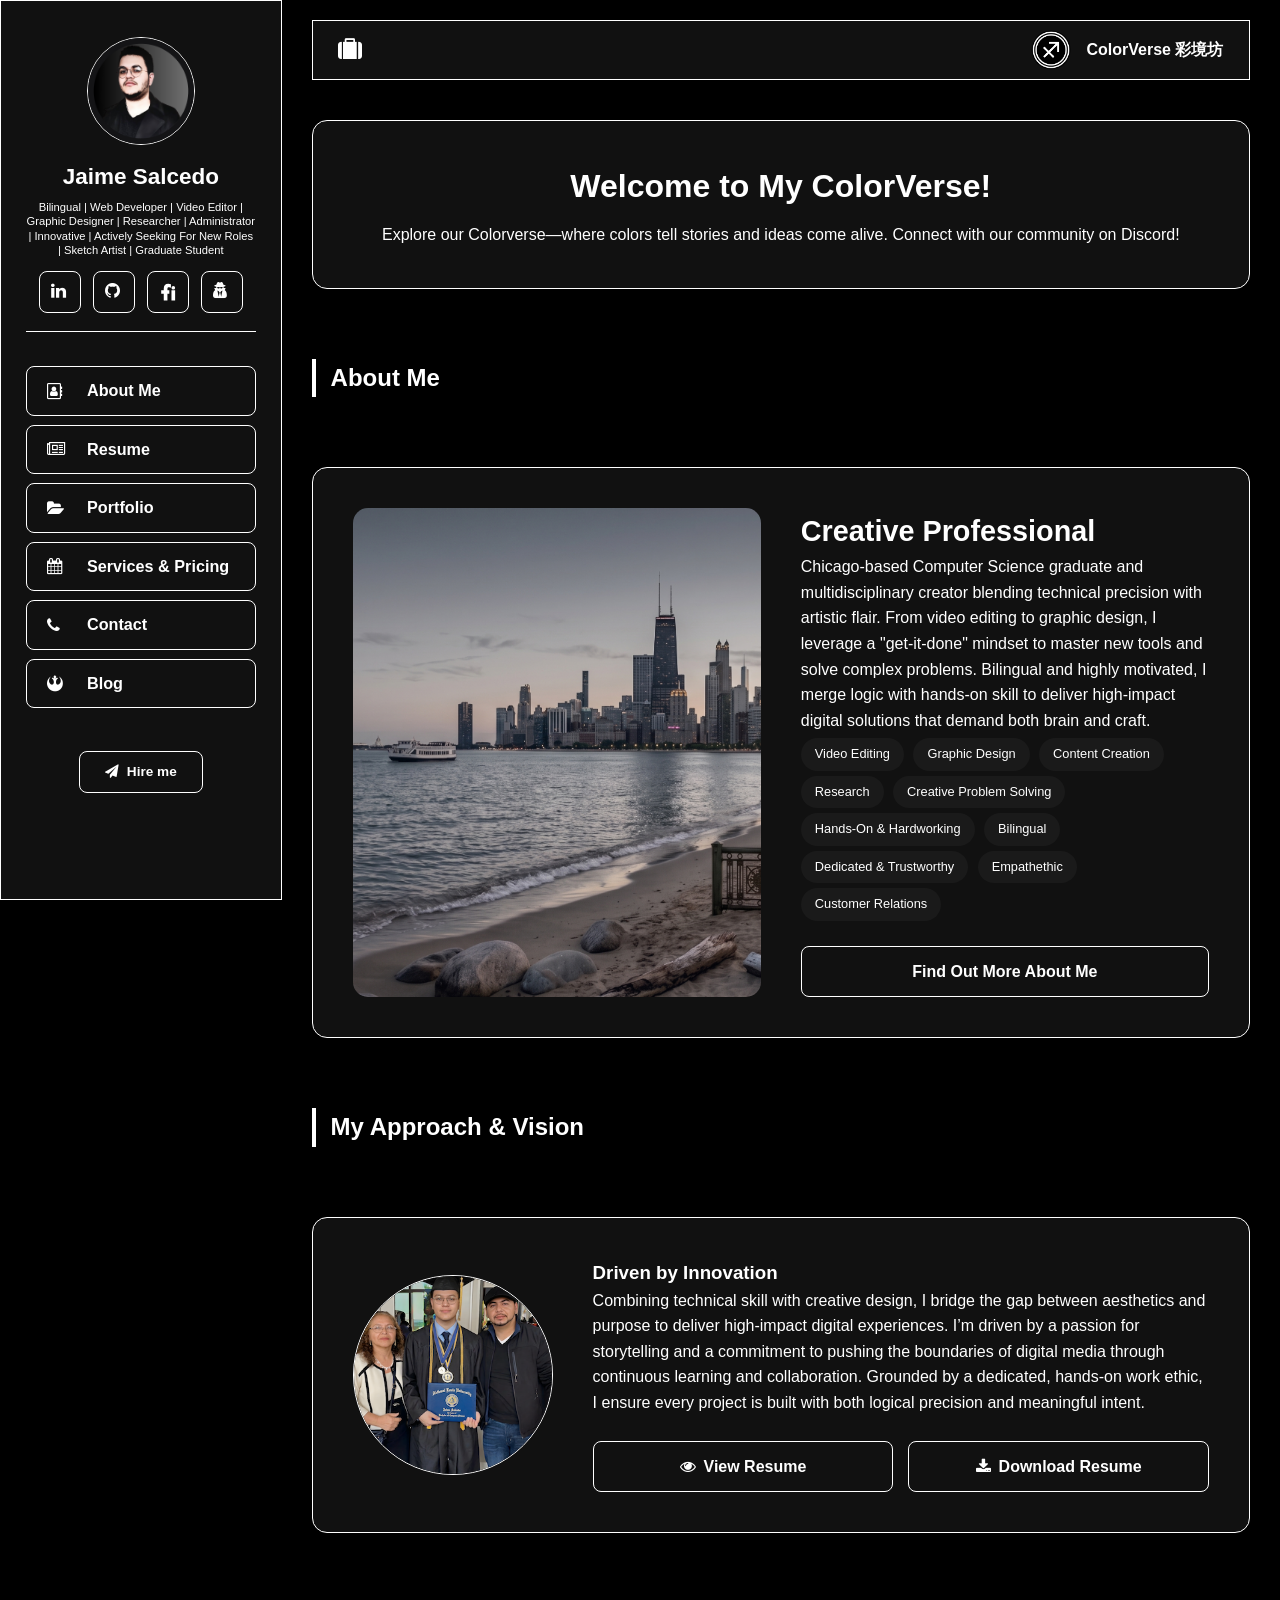
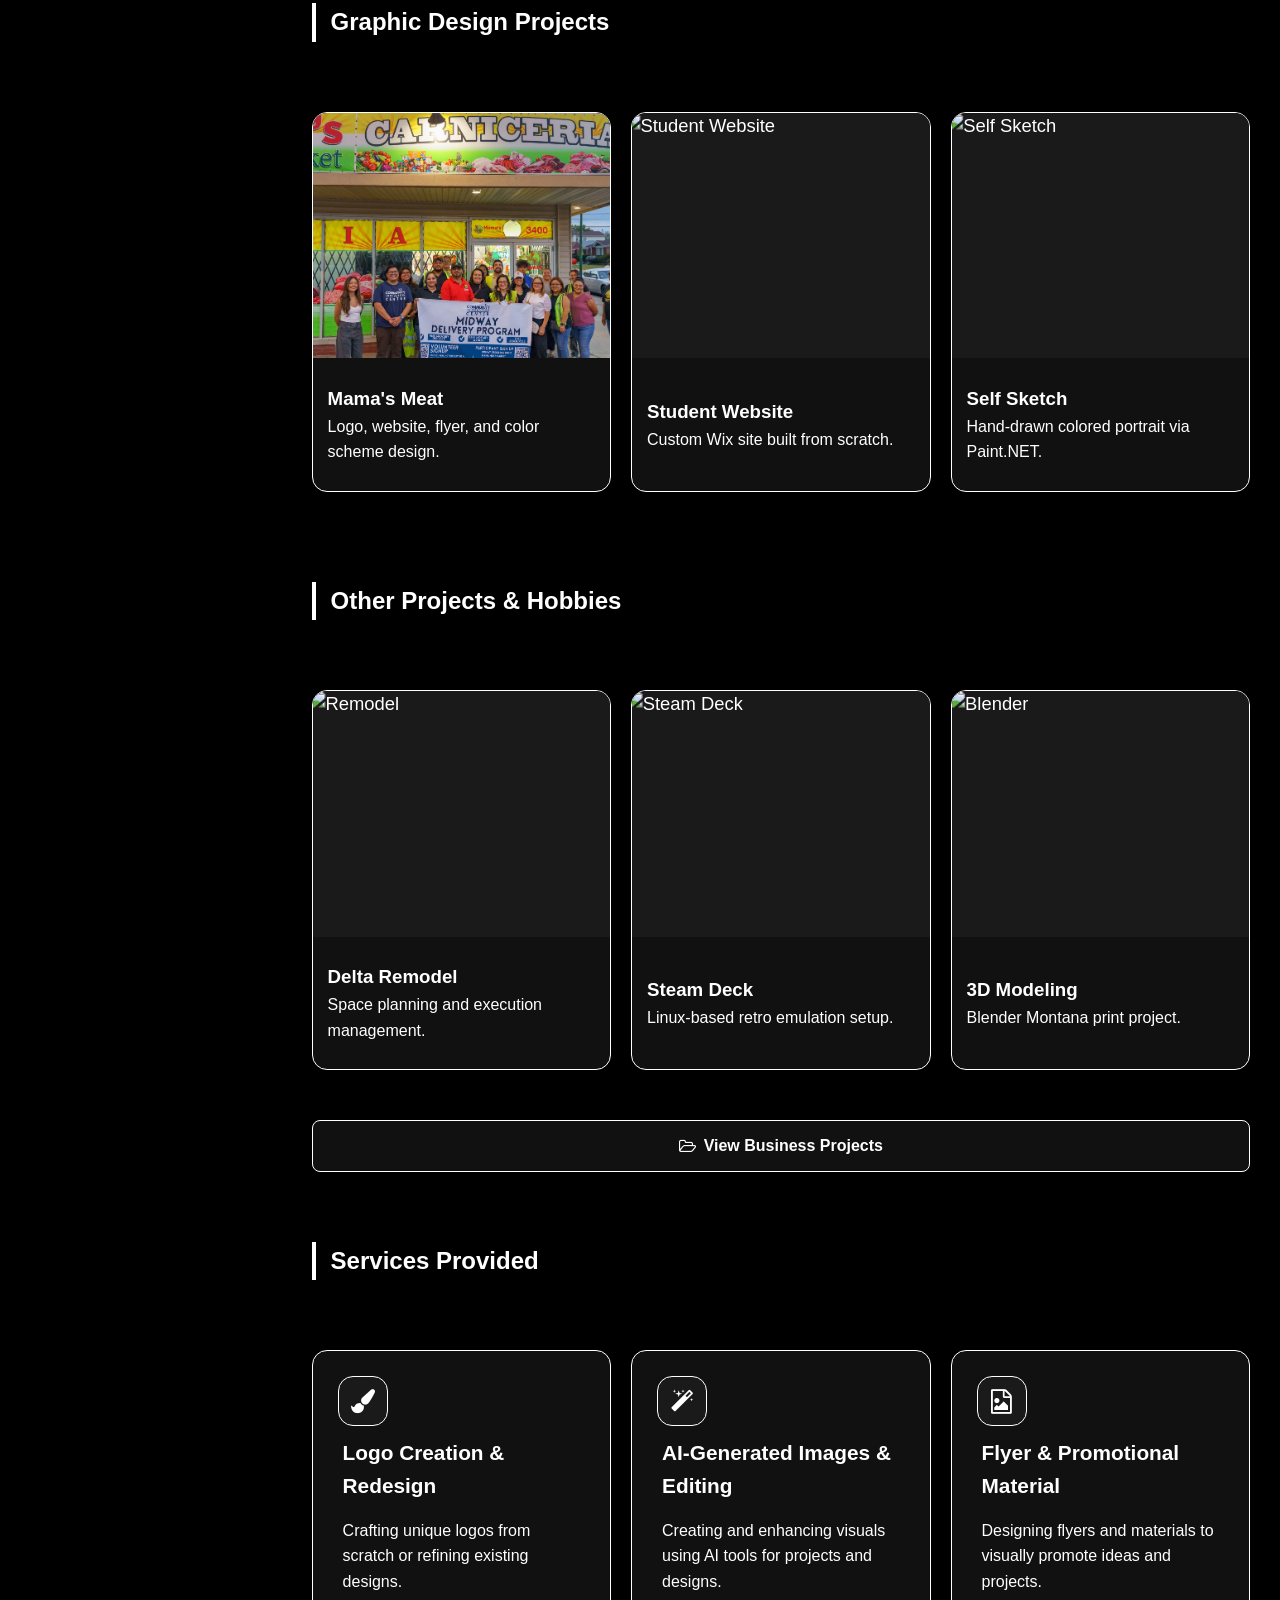
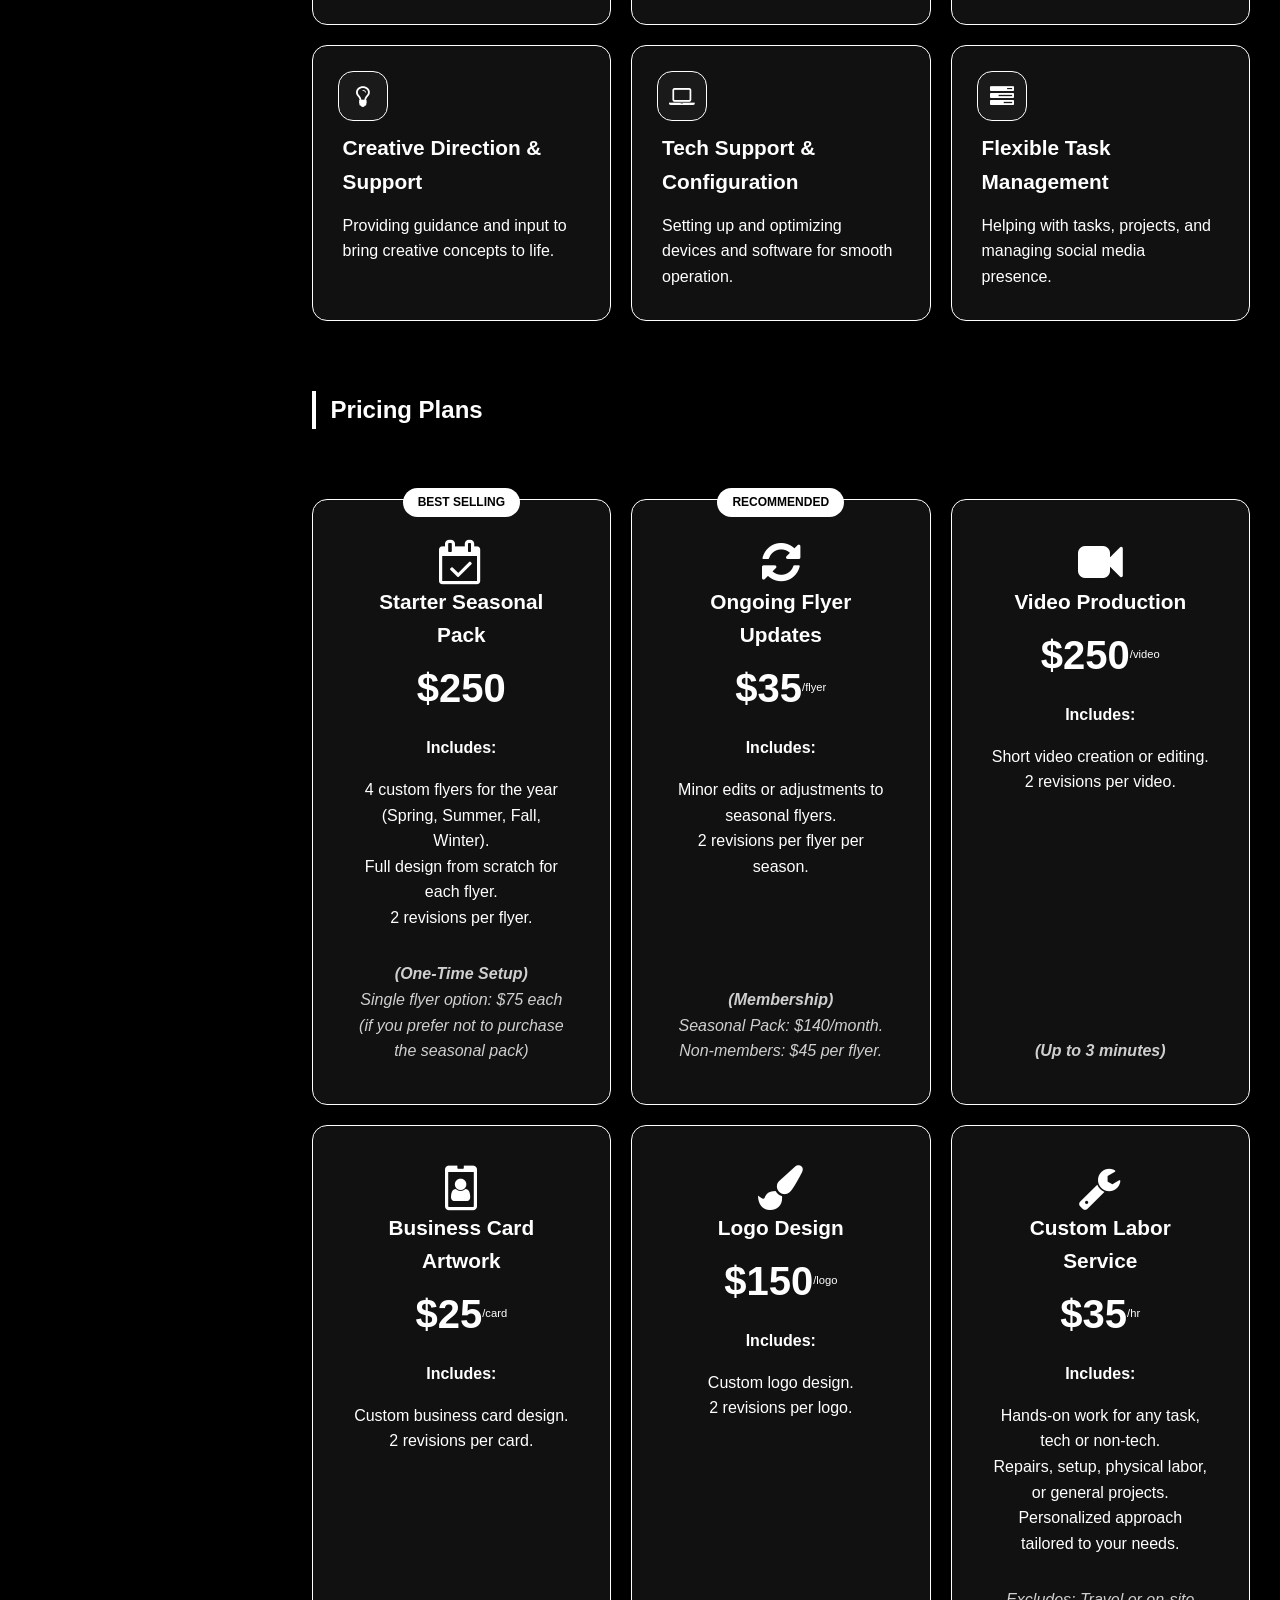
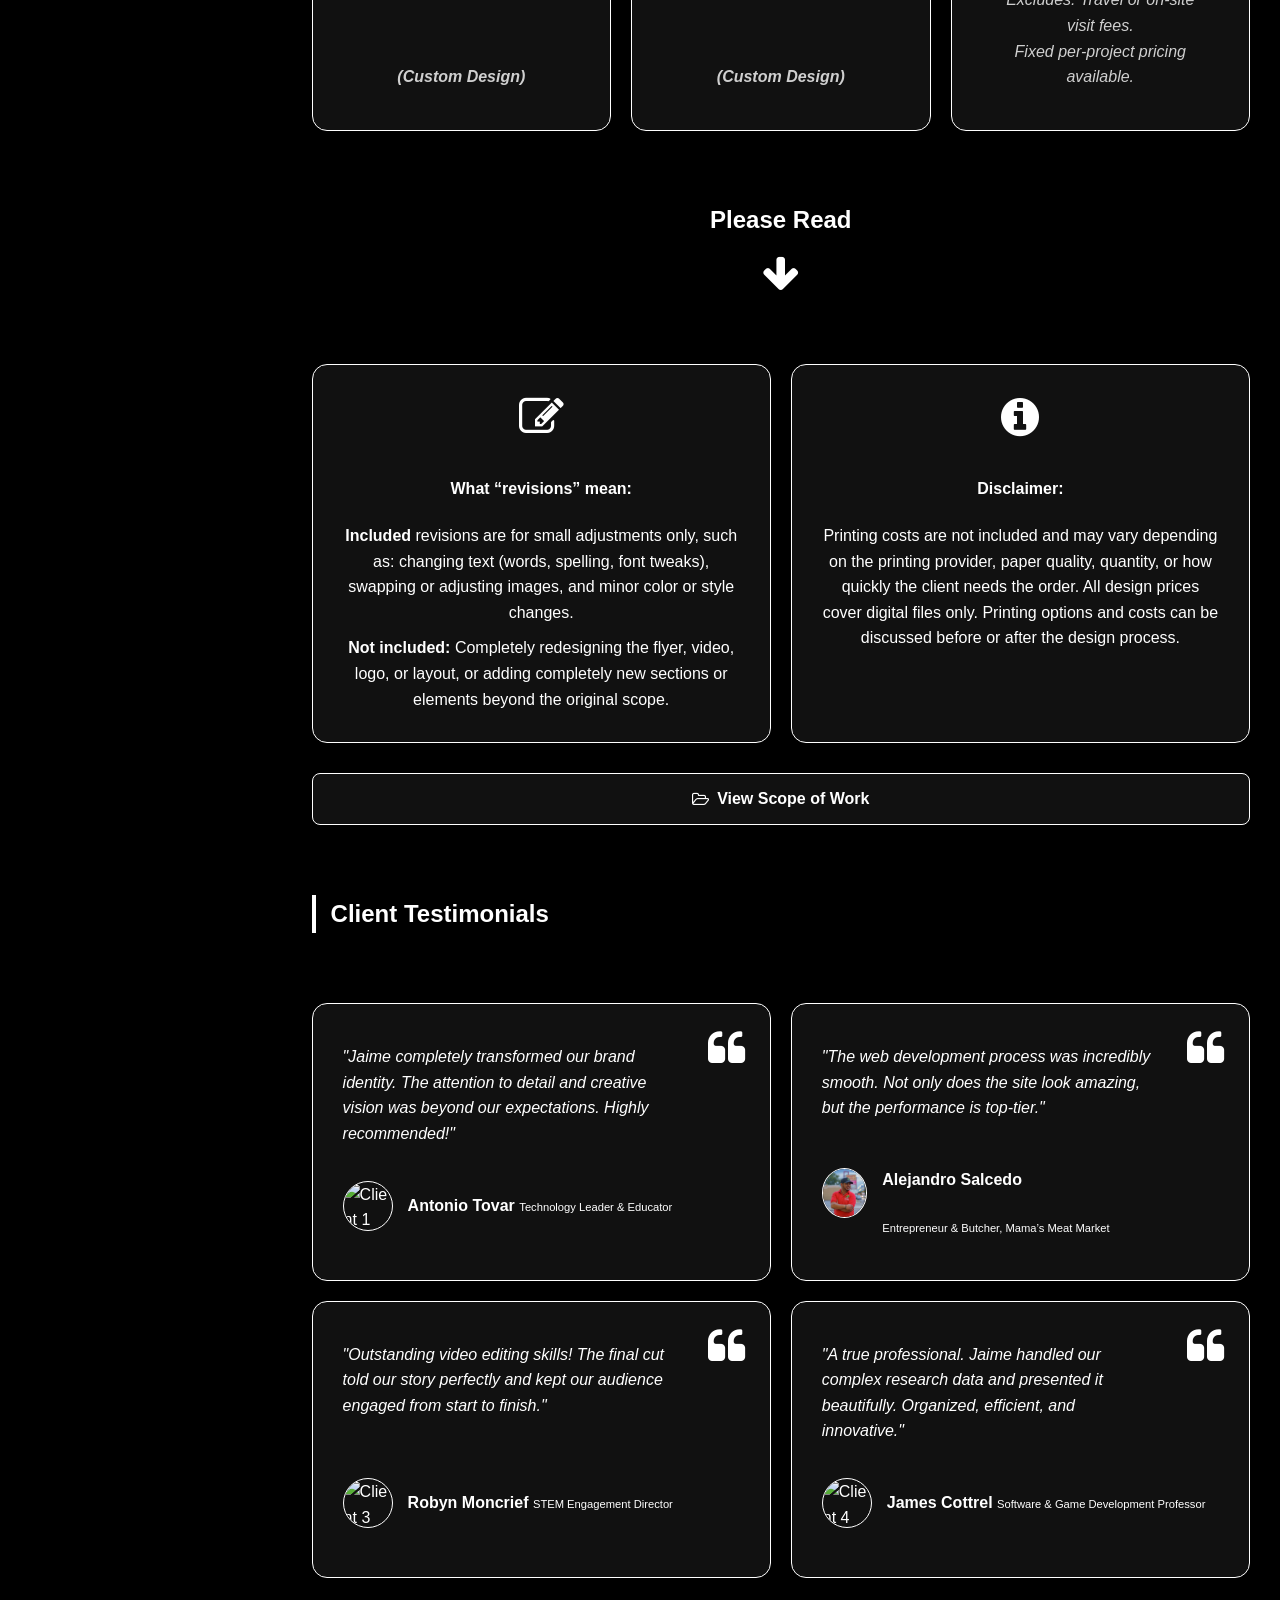
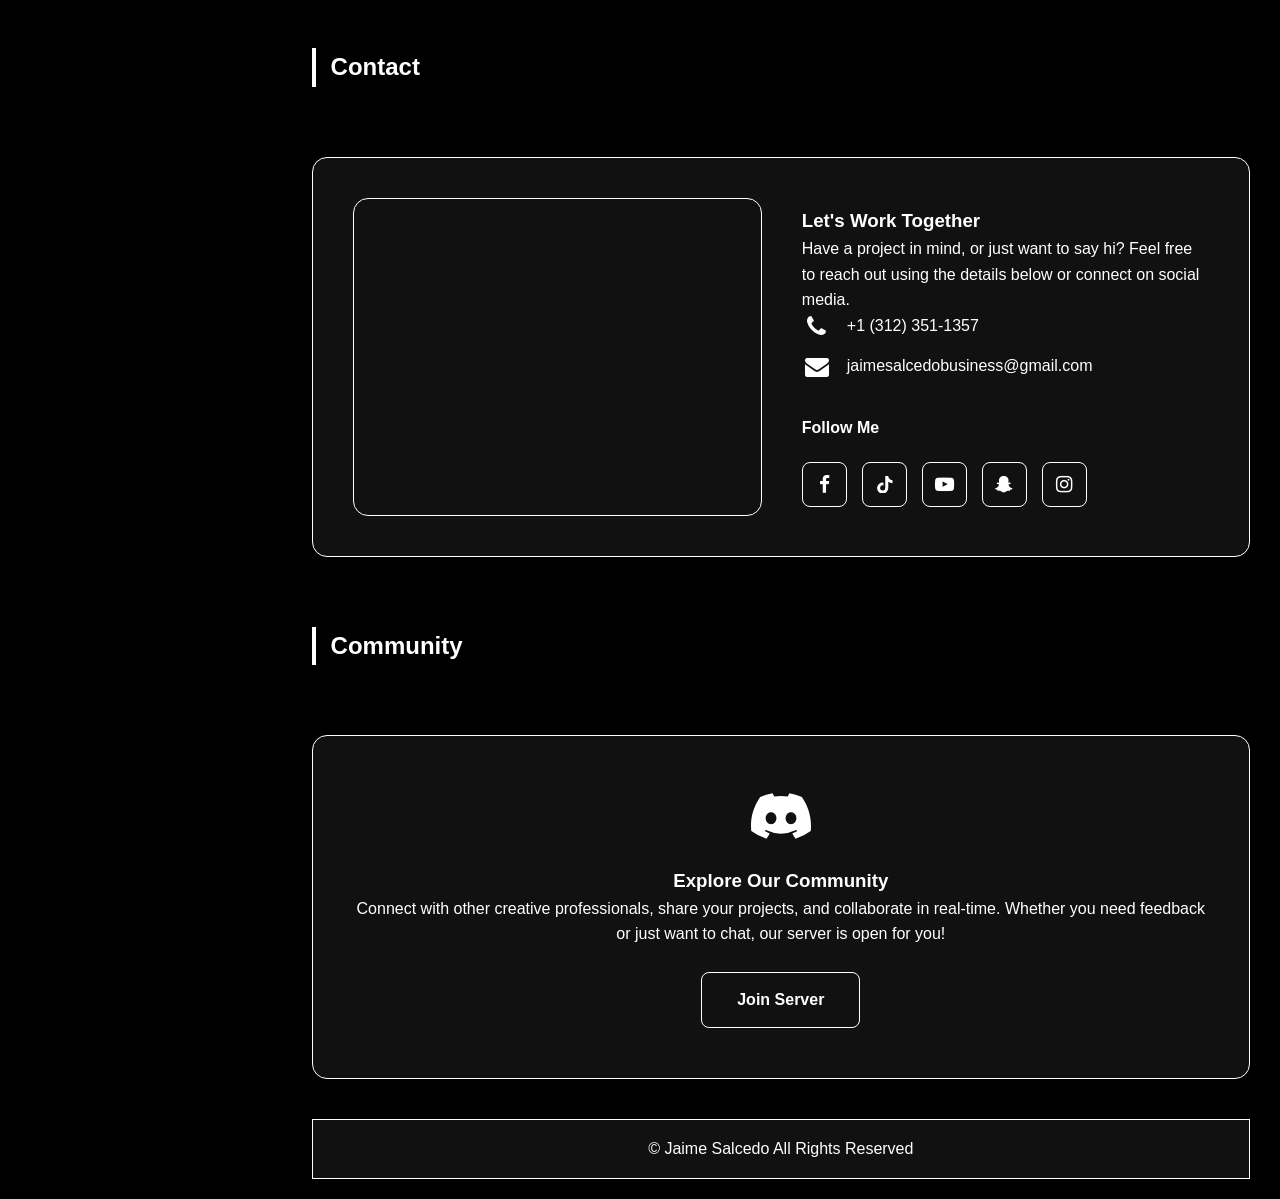
==== commit 8969bd90: "COMMIT33" ====
--- a/Jimmy Portfolio/index.html
+++ b/Jimmy Portfolio/index.html
@@ -1,693 +1,696 @@
 <!DOCTYPE html>
 <html lang="en" style="background-color: #000000;">
-    <head>
-        <meta charset="UTF-8">
-        <meta name="viewport" content="width=device-width, initial-scale=1.0, maximum-scale=1.0, user-scalable=no">
-        <title>ColorVerse | Portfolio一緒</title>
+<head>
+    <meta charset="UTF-8">
+    <meta name="viewport" content="width=device-width, initial-scale=1.0, maximum-scale=1.0, user-scalable=no">
+    <title>ColorVerse | Portfolio一緒</title>
+    
+    <style>
+        html, body { background-color: #000000 !important; margin: 0; padding: 0; }
+    </style>
+
+    <link rel="icon" href="data:image/svg+xml,<svg xmlns=%22http://www.w3.org/2000/svg%22 viewBox=%220 0 100 100%22><text y=%22.9em%22 font-size=%2290%22>ℛ</text></svg>">
+    <link rel="stylesheet" href="https://cdnjs.cloudflare.com/ajax/libs/font-awesome/4.7.0/css/font-awesome.min.css">
+    
+    <link rel="stylesheet" href="style.css">
+</head>
+<body style="background-color: #000000;" ontouchstart="">
+
+    <video autoplay muted loop playsinline class="bg-video">
+        <source src="./x.indexvideos/earth.mp4" type="video/mp4">
+    </video>
+
+    <div class="grid-skeleton">
         
-        <style>
-            html, body { background-color: #000000 !important; margin: 0; padding: 0; }
-        </style>
-
-        <link rel="icon" href="data:image/svg+xml,<svg xmlns=%22http://www.w3.org/2000/svg%22 viewBox=%220 0 100 100%22><text y=%22.9em%22 font-size=%2290%22>ℛ</text></svg>">
-        <link rel="stylesheet" href="https://cdnjs.cloudflare.com/ajax/libs/font-awesome/4.7.0/css/font-awesome.min.css">
-        
-        <link rel="stylesheet" href="style.css">
-    </head>
-    <body style="background-color: #000000;" ontouchstart="">
-
-        <video autoplay muted loop playsinline class="bg-video">
-            <source src="./x.indexvideos/earth.mp4" type="video/mp4">
-        </video>
-
-        <div class="grid-skeleton">
-            
-            <header class="grid-header"> 
-                <div class="header-inner">
-                    <div class="header-left">
-                        <div class="header-skull-icon portfolio-action-btn">
-                            <i class="fa fa-suitcase"></i>
-                        </div>
-                    </div>
-                    
-                    <div class="header-right">
-                        <div class="header-logo-container">
-                            <img src="../Jimmy Portfolio/x.indexpictures/colorverselogo.png" alt="logo">
-                        </div>
-                        <p class="header-brand-text">ColorVerse 彩境坊</p>
-                    </div>
-                </div>
-            </header>
-
-            <nav class="grid-nav">
-                <div class="close-nav-btn">
-                    <i class="fa fa-times"></i>
-                </div>
-
-                <div class="nav-profile">
-                    <div class="nav-avatar-container">
-                        <img src="../Jimmy Portfolio/x.indexpictures/jimmylogo.png" alt="Avatar">
-                    </div>
-                    
-                    <div class="nav-text-group">
-                        <h1 class="nav-name">Jaime Salcedo</h1>
-                        <p class="nav-bio">Bilingual | Web Developer | Video Editor | Graphic Designer | Researcher | Administrator | Innovative | Actively Seeking For New Roles | Sketch Artist | Graduate Student</p>
-                    </div>
-                    
-                    <div class="nav-socials">
-                        <a onclick="window.open('https://linkedin.com/in/jaimesalcedobusiness/', '_blank')" style="cursor: pointer;"><i class="fa fa-linkedin"></i></a>
-                        
-                        <a onclick="window.open('https://github.com/JaimeSalcedoDevProjects', '_blank')" style="cursor: pointer;"><i class="fa fa-github"></i></a>
-                        
-                        <a onclick="window.open('#', '_blank')" style="cursor: pointer;">
-                            <svg viewBox="0 0 24 24" xmlns="http://www.w3.org/2000/svg" fill="currentColor">
-                               <path d="M19.5,4A2.5,2.5,0,1,1,17,6.5,2.5,2.5,0,0,1,19.5,4M22,10H17V24h5ZM14.1,10H11.5V8.1c0-1.6.8-2.2,2.3-2.2a6.4,6.4,0,0,1,2.5.6V1.7A10.1,10.1,0,0,0,12.7,1C8.6,1,6.5,3.6,6.5,7.5V10H3v4.6H6.5V24h5V14.6h2.6Z" />
-                            </svg>
-                        </a>
-                        
-                        <a onclick="window.location.href='../Jimmy Portfolio/7. Hidden Portfolio/hiddenportfoliopage.html'" style="cursor: pointer;"><i class="fa fa-user-secret"></i></a>
-                    </div>
-                </div>
-
-                <hr class="nav-line">
-
-                <ul class="nav-links-list">
-                    <li><a onclick="window.location.href='../Jimmy Portfolio/1.about/aboutpage.html'" style="cursor: pointer;"><i class="fa fa-address-book-o"></i><span>About Me</span></a></li>
-                    <li><a onclick="window.location.href='../Jimmy Portfolio/2.resume/resumepage.html'" style="cursor: pointer;"><i class="fa fa-newspaper-o"></i><span>Resume</span></a></li>
-                    <li><a onclick="window.location.href='../Jimmy Portfolio/3. portfolio/portfolio.html'" style="cursor: pointer;"><i class="fa fa-folder-open"></i><span>Portfolio</span></a></li>
-                    <li><a onclick="window.location.href='../Jimmy Portfolio/4.services/servicespage.html'" style="cursor: pointer;"><i class="fa fa-calendar"></i><span>Services & Pricing</span></a></li>
-                    <li><a onclick="window.location.href='../Jimmy Portfolio/5.contact/contactpage.html'" style="cursor: pointer;"><i class="fa fa-phone"></i><span>Contact</span></a></li>
-                    <li><a onclick="window.location.href='../Jimmy Portfolio/6.blog/blogpage.html'" style="cursor: pointer;"><i class="fa fa-resistance"></i><span>Blog</span></a></li>
-                </ul>
-
-                <div class="nav-cta-wrap">
-                    <a onclick="window.location.href='#'" style="cursor: pointer;" class="nav-hire-btn"><i class="fa fa-send"></i><span>Hire me</span></a>
-                </div>
-            </nav>
-
-            <main class="grid-main">
-                <div class="portfolio-isolated-zone">
-                    
-                    <section class="welcome-banner scroll-pop">
-                        <h2>Welcome to My ColorVerse!</h2>
-                        <p>Explore our Colorverse—where colors tell stories and ideas come alive. Connect with our community on Discord!</p>
-                    </section>
-                    
-                    <section class="about-section scroll-pop">
-                        <h2 class="folder-label">About Me</h2>
-                        <div class="about-hero">
-                            <div class="about-image">
-                                <img src="../Jimmy Portfolio/x.indexpictures/professionalbanner.png" alt="Professional Banner">
-                            </div>
-                            <div class="about-content">
-                                <h2 class="section-title">Creative Professional</h2>
-                                <p class="about-description">
-                                    Chicago-based Computer Science graduate and multidisciplinary creator blending technical precision with artistic flair. From video editing to graphic design, I leverage a "get-it-done" mindset to master new tools and solve complex problems. Bilingual and highly motivated, I merge logic with hands-on skill to deliver high-impact digital solutions that demand both brain and craft.
-                                </p>
-                                <div class="skills-grid">
-                                   <span class="skill-tag">Video Editing</span>
-                                    <span class="skill-tag">Graphic Design</span>
-                                    <span class="skill-tag">Content Creation</span>
-                                    <span class="skill-tag">Research</span>
-                                    <span class="skill-tag">Creative Problem Solving</span>
-                                    <span class="skill-tag">Hands-On & Hardworking</span>
-                                    <span class="skill-tag">Bilingual</span>
-                                    <span class="skill-tag">Dedicated & Trustworthy</span>
-                                    <span class="skill-tag">Empathethic</span>
-                                    <span class="skill-tag">Customer Relations</span>
-                                </div>
-                                
-                                <a onclick="window.location.href='../Jimmy Portfolio/1.about/aboutpage.html'" style="cursor: pointer;" class="about-more-btn">Find Out More About Me</a>
-                            </div>
-                        </div>
-                    </section>
-
-                    <section class="approach-container scroll-pop" id="more-about-me">
-                        <h2 class="folder-label">My Approach & Vision</h2>
-                        <div class="approach-card">
-                            <div class="approach-image-wrapper">
-                                <img src="../Jimmy Portfolio/x.indexpictures/jimmygraduation.png" alt="Profile Story" class="circle-profile-img">
-                            </div>
-                            <div class="approach-text">
-                                <h3>Driven by Innovation</h3>
-                                <p>
-                                    Combining technical skill with creative design, I bridge the gap between aesthetics and purpose to deliver high-impact digital experiences. I’m driven by a passion for storytelling and a commitment to pushing the boundaries of digital media through continuous learning and collaboration. Grounded by a dedicated, hands-on work ethic, I ensure every project is built with both logical precision and meaningful intent.
-                                </p>
-                
-                                <div class="resume-btn-group">
-                                    <a onclick="window.location.href='../Jimmy Portfolio/2.resume/resumepage.html'" style="cursor: pointer;" class="about-more-btn"><i class="fa fa-eye"></i> View Resume</a>
-                                    <a onclick="window.open('https://docs.google.com/document/d/14YRjyCczxbQRV_lHi_lI4PwSRhoFmIehLG_R7CqOUVQ/export?format=pdf', '_blank')" style="cursor: pointer;" class="about-more-btn alt-btn"><i class="fa fa-download"></i> Download Resume</a>
-                                </div>
-                            </div>
-                        </div>
-                    </section>
-
-                    <section class="project-folder scroll-pop">
-                        <h2 class="folder-label">Graphic Design Projects</h2>
-                        <div class="card-track">
-                            <a onclick="window.location.href='../Jimmy Portfolio/3. portfolio/portfolio.html'" style="cursor: pointer;" class="fixed-card">
-                                <div class="card-img-zone">
-                                    <img src="../Jimmy Portfolio/x.indexpictures/projectpictures/mamasmeatmarketproject.jpg" alt="Mama's Meat">
-                                </div>
-                                <div class="card-info-zone">
-                                    <h3>Mama's Meat</h3>
-                                    <p>Logo, website, flyer, and color scheme design.</p>
-                                </div>
-                            </a>
-                            <a onclick="window.location.href='../Jimmy Portfolio/3. portfolio/portfolio.html'" style="cursor: pointer;" class="fixed-card">
-                                <div class="card-img-zone">
-                                    <img src="../Jimmy Portfolio/x.indexpictures/projectpictures/websiteproject.png" alt="Student Website">
-                                </div>
-                                <div class="card-info-zone">
-                                    <h3>Student Website</h3>
-                                    <p>Custom Wix site built from scratch.</p>
-                                </div>
-                            </a>
-                            <a onclick="window.location.href='../Jimmy Portfolio/3. portfolio/portfolio.html'" style="cursor: pointer;" class="fixed-card">
-                                <div class="card-img-zone">
-                                    <img src="../Jimmy Portfolio/x.indexpictures/projectpictures/drawingproject.png" alt="Self Sketch">
-                                </div>
-                                <div class="card-info-zone">
-                                    <h3>Self Sketch</h3>
-                                    <p>Hand-drawn colored portrait via Paint.NET.</p>
-                                </div>
-                            </a>
-                            <a onclick="window.location.href='../Jimmy Portfolio/3. portfolio/portfolio.html'" style="cursor: pointer;" class="fixed-card">
-                                <div class="card-img-zone">
-                                    <img src="../Jimmy Portfolio/x.indexpictures/projectpictures/freedomproject.png" alt="Freedom APK">
-                                </div>
-                                <div class="card-info-zone">
-                                    <h3>Project: Freedom</h3>
-                                    <p>Root-level mobile software optimization.</p>
-                                </div>
-                            </a>
-                            <a onclick="window.location.href='../Jimmy Portfolio/3. portfolio/portfolio.html'" style="cursor: pointer;" class="fixed-card">
-                                <div class="card-img-zone">
-                                    <img src="../Jimmy Portfolio/x.indexpictures/projectpictures/robloxgameproject.png" alt="Roblox">
-                                </div>
-                                <div class="card-info-zone">
-                                    <h3>Roblox Models</h3>
-                                    <p>Assets and apparel for 5.8K+ followers.</p>
-                                </div>
-                            </a>
-                        </div>
-                    </section>
-
-                    <section class="project-folder scroll-pop">
-                        <h2 class="folder-label">Other Projects & Hobbies</h2>
-                        <div class="card-track">
-                            <a onclick="window.location.href='../Jimmy Portfolio/3. portfolio/portfolio.html'" style="cursor: pointer;" class="fixed-card">
-                                <div class="card-img-zone">
-                                    <img src="../Jimmy Portfolio/x.indexpictures/projectpictures/remodelproject.png" alt="Remodel">
-                                </div>
-                                <div class="card-info-zone">
-                                    <h3>Delta Remodel</h3>
-                                    <p>Space planning and execution management.</p>
-                                </div>
-                            </a>
-                            <a onclick="window.location.href='../Jimmy Portfolio/3. portfolio/portfolio.html'" style="cursor: pointer;" class="fixed-card">
-                                <div class="card-img-zone">
-                                    <img src="../Jimmy Portfolio/x.indexpictures/projectpictures/steamdeckproject.png" alt="Steam Deck">
-                                </div>
-                                <div class="card-info-zone">
-                                    <h3>Steam Deck</h3>
-                                    <p>Linux-based retro emulation setup.</p>
-                                </div>
-                            </a>
-                            <a onclick="window.location.href='../Jimmy Portfolio/3. portfolio/portfolio.html'" style="cursor: pointer;" class="fixed-card">
-                                <div class="card-img-zone">
-                                    <img src="../Jimmy Portfolio/x.indexpictures/projectpictures/blenderproject.png" alt="Blender">
-                                </div>
-                                <div class="card-info-zone">
-                                    <h3>3D Modeling</h3>
-                                    <p>Blender Montana print project.</p>
-                                </div>
-                            </a>
-                            <a onclick="window.location.href='../Jimmy Portfolio/3. portfolio/portfolio.html'" style="cursor: pointer;" class="fixed-card">
-                                <div class="card-img-zone">
-                                    <img src="../Jimmy Portfolio/x.indexpictures/projectpictures/photographyproject.png" alt="Photography">
-                                </div>
-                                <div class="card-info-zone">
-                                    <h3>Photographer X</h3>
-                                    <p>Studio lighting and Photoshop editing.</p>
-                                </div>
-                            </a>
-                            <a onclick="window.location.href='../Jimmy Portfolio/3. portfolio/portfolio.html'" style="cursor: pointer;" class="fixed-card">
-                                <div class="card-img-zone">
-                                    <img src="../Jimmy Portfolio/x.indexpictures/projectpictures/artcraftproject.png" alt="Craft">
-                                </div>
-                                <div class="card-info-zone">
-                                    <h3>Masked</h3>
-                                    <p>Traditional newspaper and paper craft.</p>
-                                </div>
-                            </a>
-                        </div>
-                        
-                        <a onclick="window.location.href='../Jimmy Portfolio/3. portfolio/portfolio.html'" style="cursor: pointer;" class="about-more-btn full-width-btn"><i class="fa fa-folder-open-o"></i> View Business Projects</a>
-                        
-                    </section>
-
-                    <section class="services-container scroll-pop">
-                        <h2 class="folder-label">Services Provided</h2>
-                        
-                        <div class="services-grid">
-                            <div class="service-card">
-                                <div class="service-icon-box">
-                                    <i class="fa fa-paint-brush service-icon"></i>
-                                </div>
-                                <div class="service-text">
-                                    <h3>Logo Creation & Redesign</h3>
-                                    <p>Crafting unique logos from scratch or refining existing designs.</p>
-                                </div>
-                            </div>
-                            <div class="service-card">
-                                <div class="service-icon-box">
-                                    <i class="fa fa-magic service-icon"></i>
-                                </div>
-                                <div class="service-text">
-                                    <h3>AI-Generated Images & Editing</h3>
-                                    <p>Creating and enhancing visuals using AI tools for projects and designs.</p>
-                                </div>
-                            </div>
-                            <div class="service-card">
-                                <div class="service-icon-box">
-                                    <i class="fa fa-file-image-o service-icon"></i>
-                                </div>
-                                <div class="service-text">
-                                    <h3>Flyer & Promotional Material</h3>
-                                    <p>Designing flyers and materials to visually promote ideas and projects.</p>
-                                </div>
-                            </div>
-                            <div class="service-card">
-                                <div class="service-icon-box">
-                                    <i class="fa fa-lightbulb-o service-icon"></i>
-                                </div>
-                                <div class="service-text">
-                                    <h3>Creative Direction & Support</h3>
-                                    <p>Providing guidance and input to bring creative concepts to life.</p>
-                                </div>
-                            </div>
-                            <div class="service-card">
-                                <div class="service-icon-box">
-                                    <i class="fa fa-laptop service-icon"></i>
-                                </div>
-                                <div class="service-text">
-                                    <h3>Tech Support & Configuration</h3>
-                                    <p>Setting up and optimizing devices and software for smooth operation.</p>
-                                </div>
-                            </div>
-                            <div class="service-card">
-                                <div class="service-icon-box">
-                                    <i class="fa fa-tasks service-icon"></i>
-                                </div>
-                                <div class="service-text">
-                                    <h3>Flexible Task Management</h3>
-                                    <p>Helping with tasks, projects, and managing social media presence.</p>
-                                </div>
-                            </div>
-                        </div>
-                    </section>
-
-                    <section class="pricing-container scroll-pop">
-                        <h2 class="folder-label">Pricing Plans</h2>
-                        
-                        <div class="pricing-grid">
-                            
-                            <div class="pricing-card featured-pricing">
-                                <span class="pricing-badge">BEST SELLING</span>
-                                <i class="fa fa-calendar-check-o pricing-icon"></i>
-                                <h3>Starter Seasonal Pack</h3>
-                                <p class="price-tag">$250</p>
-                                <div class="pricing-desc">
-                                    <p class="includes-title">Includes:</p>
-                                    <ul class="pricing-features">
-                                        <li>4 custom flyers for the year (Spring, Summer, Fall, Winter).</li>
-                                        <li>Full design from scratch for each flyer.</li>
-                                        <li>2 revisions per flyer.</li>
-                                    </ul>
-                                </div>
-                                <div class="pricing-footer">
-                                    <p><strong>(One-Time Setup)</strong></p>
-                                    <p>Single flyer option: $75 each (if you prefer not to purchase the seasonal pack)</p>
-                                </div>
-                            </div>
-                            
-                            <div class="pricing-card featured-pricing">
-                                <span class="pricing-badge">RECOMMENDED</span>
-                                <i class="fa fa-refresh pricing-icon"></i>
-                                <h3>Ongoing Flyer Updates</h3>
-                                <p class="price-tag">$35 <span class="price-sub">/flyer</span></p>
-                                <div class="pricing-desc">
-                                    <p class="includes-title">Includes:</p>
-                                    <ul class="pricing-features">
-                                        <li>Minor edits or adjustments to seasonal flyers.</li>
-                                        <li>2 revisions per flyer per season.</li>
-                                    </ul>
-                                </div>
-                                <div class="pricing-footer">
-                                    <p><strong>(Membership)</strong></p>
-                                    <p>Seasonal Pack: $140/month.<br>Non-members: $45 per flyer.</p>
-                                </div>
-                            </div>
-
-                            <div class="pricing-card">
-                                <i class="fa fa-video-camera pricing-icon"></i>
-                                <h3>Video Production</h3>
-                                <p class="price-tag">$250 <span class="price-sub">/video</span></p>
-                                <div class="pricing-desc">
-                                    <p class="includes-title">Includes:</p>
-                                    <ul class="pricing-features">
-                                        <li>Short video creation or editing.</li>
-                                        <li>2 revisions per video.</li>
-                                    </ul>
-                                </div>
-                                <div class="pricing-footer">
-                                    <p><strong>(Up to 3 minutes)</strong></p>
-                                </div>
-                            </div>
-
-                            <div class="pricing-card">
-                                <i class="fa fa-id-badge pricing-icon"></i>
-                                <h3>Business Card Artwork</h3>
-                                <p class="price-tag">$25 <span class="price-sub">/card</span></p>
-                                <div class="pricing-desc">
-                                    <p class="includes-title">Includes:</p>
-                                    <ul class="pricing-features">
-                                        <li>Custom business card design.</li>
-                                        <li>2 revisions per card.</li>
-                                    </ul>
-                                </div>
-                                <div class="pricing-footer">
-                                    <p><strong>(Custom Design)</strong></p>
-                                </div>
-                            </div>
-
-                            <div class="pricing-card">
-                                <i class="fa fa-paint-brush pricing-icon"></i>
-                                <h3>Logo Design</h3>
-                                <p class="price-tag">$150 <span class="price-sub">/logo</span></p>
-                                <div class="pricing-desc">
-                                    <p class="includes-title">Includes:</p>
-                                    <ul class="pricing-features">
-                                        <li>Custom logo design.</li>
-                                        <li>2 revisions per logo.</li>
-                                    </ul>
-                                </div>
-                                <div class="pricing-footer">
-                                    <p><strong>(Custom Design)</strong></p>
-                                </div>
-                            </div>
-
-                            <div class="pricing-card">
-                                <i class="fa fa-wrench pricing-icon"></i>
-                                <h3>Custom Labor Service</h3>
-                                <p class="price-tag">$35 <span class="price-sub">/hr</span></p>
-                                <div class="pricing-desc">
-                                    <p class="includes-title">Includes:</p>
-                                    <ul class="pricing-features">
-                                        <li>Hands-on work for any task, tech or non-tech.</li>
-                                        <li>Repairs, setup, physical labor, or general projects.</li>
-                                        <li>Personalized approach tailored to your needs.</li>
-                                    </ul>
-                                </div>
-                                <div class="pricing-footer">
-                                    <p>Excludes: Travel or on-site visit fees.<br>Fixed per-project pricing available.</p>
-                                </div>
-                            </div>
-
-                        </div>
-                    </section>
-
-                    <section class="please-read-container scroll-pop">
-                        <div class="please-read-header">
-                            <h2 class="please-read-title">Please Read</h2>
-                            <i class="fa fa-arrow-down please-read-arrow"></i>
-                        </div>
-                        
-                        <div class="pricing-info-horizontal">
-                            <div class="info-block">
-                                <i class="fa fa-pencil-square-o info-icon"></i>
-                                <div class="info-content">
-                                    <h4>What “revisions” mean:</h4>
-                                    <p><strong>Included</strong> revisions are for small adjustments only, such as: changing text (words, spelling, font tweaks), swapping or adjusting images, and minor color or style changes.</p>
-                                    <p style="margin-top: 10px;"><strong>Not included:</strong> Completely redesigning the flyer, video, logo, or layout, or adding completely new sections or elements beyond the original scope.</p>
-                                </div>
-                            </div>
-
-                            <div class="info-block">
-                                <i class="fa fa-info-circle info-icon"></i>
-                                <div class="info-content">
-                                    <h4>Disclaimer:</h4>
-                                    <p>Printing costs are not included and may vary depending on the printing provider, paper quality, quantity, or how quickly the client needs the order. All design prices cover digital files only. Printing options and costs can be discussed before or after the design process.</p>
-                                </div>
-                            </div>
-                        </div>
-                        
-                        <a onclick="window.location.href='../Jimmy Portfolio/4.services/servicespage.html'" style="cursor: pointer;" class="about-more-btn full-width-btn"><i class="fa fa-folder-open-o"></i> View Scope of Work</a>
-                    </section>
-
-                    <section class="testimonials-container scroll-pop">
-                        <h2 class="folder-label">Client Testimonials</h2>
-                        <div class="testimonials-grid">
-                            
-                            <div class="testimonial-card">
-                                <i class="fa fa-quote-left quote-icon"></i>
-                                <p class="testi-text">"Jaime completely transformed our brand identity. The attention to detail and creative vision was beyond our expectations. Highly recommended!"</p>
-                                <div class="testi-author">
-                                    <img src="../Jimmy Portfolio/x.indexpictures/antoniotovaricon.png" alt="Client 1">
-                                    <div>
-                                        <h4>Antonio Tovar</h4>
-                                        <span>Technology Leader & Educator</span>
-                                    </div>
-                                </div>
-                            </div>
-
-                            <div class="testimonial-card">
-                                <i class="fa fa-quote-left quote-icon"></i>
-                                <p class="testi-text">"The web development process was incredibly smooth. Not only does the site look amazing, but the performance is top-tier."</p>
-                                <div class="testi-author">
-                                    <img src="../Jimmy Portfolio/x.indexpictures/alejandroicon.jpg" alt="Client 2">
-                                    <div>
-                                        <h4>Alejandro Salcedo</h4>
-                                        <span>Entrepreneur & Butcher, Mama’s Meat Market</span>
-                                    </div>
-                                </div>
-                            </div>
-
-                            <div class="testimonial-card">
-                                <i class="fa fa-quote-left quote-icon"></i>
-                                <p class="testi-text">"Outstanding video editing skills! The final cut told our story perfectly and kept our audience engaged from start to finish."</p>
-                                <div class="testi-author">
-                                    <img src="../Jimmy Portfolio/x.indexpictures/robynmoncrief.png" alt="Client 3">
-                                    <div>
-                                        <h4>Robyn Moncrief</h4>
-                                        <span>STEM Engagement Director</span>
-                                    </div>
-                                </div>
-                            </div>
-
-                            <div class="testimonial-card">
-                                <i class="fa fa-quote-left quote-icon"></i>
-                                <p class="testi-text">"A true professional. Jaime handled our complex research data and presented it beautifully. Organized, efficient, and innovative."</p>
-                                <div class="testi-author">
-                                    <img src="../Jimmy Portfolio/x.indexpictures/jamescottrellicon.png" alt="Client 4">
-                                    <div>
-                                        <h4>James Cottrel</h4>
-                                        <span>Software & Game Development Professor</span>
-                                    </div>
-                                </div>
-                            </div>
-
-                        </div>
-                    </section>
-
-                    <section class="contact-container scroll-pop">
-                        <h2 class="folder-label">Contact</h2>
-                        <div class="contact-card">
-                            
-                            <div class="contact-map">
-                                <iframe 
-                                    src="https://www.google.com/maps/embed?pb=!1m18!1m12!1m3!1d190028.2570988034!2d-87.87223846662446!3d41.83390417013898!2m3!1f0!2f0!3f0!3m2!1i1024!2i768!4f13.1!3m3!1m2!1s0x880e2c3cd0f4cbed%3A0xafe0a6ad09c0c000!2sChicago%2C%20IL!5e0!3m2!1sen!2sus!4v1712255000000!5m2!1sen!2sus" 
-                                    style="border:0;" allowfullscreen="" loading="lazy" referrerpolicy="no-referrer-when-downgrade">
-                                </iframe>
-                            </div>
-
-                            <div class="contact-info">
-                                <h3>Let's Work Together</h3>
-                                <p>Have a project in mind, or just want to say hi? Feel free to reach out using the details below or connect on social media.</p>
-                                
-                                <div class="contact-details">
-                                    <div class="contact-item">
-                                        <i class="fa fa-phone"></i>
-                                        <span>+1 (312) 351-1357 </span>
-                                    </div>
-                                    <div class="contact-item">
-                                        <i class="fa fa-envelope"></i>
-                                        <span>jaimesalcedobusiness@gmail.com</span>
-                                    </div>
-                                </div>
-
-                                <h4>Follow Me</h4>
-                                <div class="contact-socials-grid">
-                                    <a onclick="window.open('https://facebook.com/colorversebrandfacebook', '_blank')" style="cursor: pointer;"><i class="fa fa-facebook"></i></a>
-                                    
-                                    <a onclick="window.open('https://tiktok.com/@colorversebrandtiktok', '_blank')" style="cursor: pointer;">
-                                        <svg viewBox="0 0 448 512" xmlns="http://www.w3.org/2000/svg" fill="currentColor">
-                                            <path d="M448,209.91a210.06,210.06,0,0,1-122.77-39.25V349.38A162.55,162.55,0,1,1,185,188.31V278.2a74.62,74.62,0,1,0,52.23,71.18V0l88,0a121.18,121.18,0,0,0,1.86,22.17h0A122.18,122.18,0,0,0,381,102.39a121.43,121.43,0,0,0,67,20.14Z"/>
-                                        </svg>
-                                    </a>
-                                    
-                                    <a onclick="window.open('https://youtube.com/@colorversebrandyoutube', '_blank')" style="cursor: pointer;"><i class="fa fa-youtube-play"></i></a>
-                                    <a onclick="window.open('https://snapchat.com/@colorversebrand', '_blank')" style="cursor: pointer;"><i class="fa fa-snapchat-ghost"></i></a>
-                                    <a onclick="window.open('https://instagram.com/colorversebrandinsta', '_blank')" style="cursor: pointer;"><i class="fa fa-instagram"></i></a>
-                                </div>
-                            </div>
-                        </div>
-                    </section>
-
-                    <section class="community-container scroll-pop">
-                        <h2 class="folder-label">Community</h2>
-                        <div class="discord-card">
-                            <svg class="discord-logo" xmlns="http://www.w3.org/2000/svg" viewBox="0 0 127.14 96.36" fill="currentColor">
-                                <path d="M107.7,8.07A105.15,105.15,0,0,0,81.47,0a72.06,72.06,0,0,0-3.36,6.83A97.68,97.68,0,0,0,49,6.83,72.37,72.37,0,0,0,45.64,0,105.89,105.89,0,0,0,19.39,8.09C2.79,32.65-1.71,56.6.54,80.21h0A105.73,105.73,0,0,0,32.71,96.36,77.7,77.7,0,0,0,39.6,85.25a68.42,68.42,0,0,1-10.85-5.18c.91-.66,1.8-1.34,2.66-2a75.57,75.57,0,0,0,64.32,0c.87.71,1.76,1.39,2.66,2a67.73,67.73,0,0,1-10.87,5.19,77.68,77.68,0,0,0,6.89,11.1A105.25,105.25,0,0,0,126.6,80.22h0C129.24,52.84,122.09,29.11,107.7,8.07ZM42.45,65.69C36.18,65.69,31,60,31,53s5-12.74,11.43-12.74S54,46,53.89,53,48.84,65.69,42.45,65.69Zm42.24,0C78.41,65.69,73.31,60,73.31,53s5-12.74,11.43-12.74S96.33,46,96.22,53,91.08,65.69,84.69,65.69Z"/>
-                            </svg>
-                            
-                            <h3>Explore Our Community</h3>
-                            <p>Connect with other creative professionals, share your projects, and collaborate in real-time. Whether you need feedback or just want to chat, our server is open for you!</p>
-                            
-                            <a onclick="window.open('https://discord.gg/hnzNRz7han', '_blank')" style="cursor: pointer;" class="discord-btn">Join Server</a>
-                        </div>
-                    </section>
-
-                </div>
-            </main>
-
-            <footer class="grid-footer">
-                <div class="footer-content">
-                    <p>© Jaime Salcedo All Rights Reserved</p>
+        <header class="grid-header"> 
+            <div class="header-inner">
+                <div class="header-left">
+                    <div class="header-skull-icon portfolio-action-btn">
+                        <i class="fa fa-suitcase"></i>
+                    </div>
                 </div>
                 
-                <div class="dock-target"></div>
-
-                <button id="scrollTopBtn">
-                    <i class="fa fa-arrow-up"></i>
-                </button>
-            </footer>
+                <div class="header-right">
+                    <div class="header-logo-container">
+                        <img src="../Jimmy Portfolio/x.indexpictures/colorverselogo.png" alt="logo">
+                    </div>
+                    <p class="header-brand-text">ColorVerse 彩境坊</p>
+                </div>
+            </div>
+        </header>
+
+        <nav class="grid-nav">
+            <div class="close-nav-btn">
+                <i class="fa fa-times"></i>
+            </div>
+
+            <div class="nav-profile">
+                <div class="nav-avatar-container">
+                    <img src="../Jimmy Portfolio/x.indexpictures/jimmylogo.png" alt="Avatar">
+                </div>
+                
+                <div class="nav-text-group">
+                    <h1 class="nav-name">Jaime Salcedo</h1>
+                    <p class="nav-bio">Bilingual | Web Developer | Video Editor | Graphic Designer | Researcher | Administrator | Innovative | Actively Seeking For New Roles | Sketch Artist | Graduate Student</p>
+                </div>
+                
+                <div class="nav-socials">
+                    <a onclick="window.open('https://linkedin.com/in/jaimesalcedobusiness/', '_blank')" style="cursor: pointer;"><i class="fa fa-linkedin"></i></a>
+                    
+                    <a onclick="window.open('https://github.com/JaimeSalcedoDevProjects', '_blank')" style="cursor: pointer;"><i class="fa fa-github"></i></a>
+                    
+                    <a onclick="window.open('#', '_blank')" style="cursor: pointer;">
+                        <svg viewBox="0 0 24 24" xmlns="http://www.w3.org/2000/svg" fill="currentColor">
+                           <path d="M19.5,4A2.5,2.5,0,1,1,17,6.5,2.5,2.5,0,0,1,19.5,4M22,10H17V24h5ZM14.1,10H11.5V8.1c0-1.6.8-2.2,2.3-2.2a6.4,6.4,0,0,1,2.5.6V1.7A10.1,10.1,0,0,0,12.7,1C8.6,1,6.5,3.6,6.5,7.5V10H3v4.6H6.5V24h5V14.6h2.6Z" />
+                        </svg>
+                    </a>
+                    
+                    <a onclick="window.location.href='../Jimmy Portfolio/7. Hidden Portfolio/hiddenportfoliopage.html'" style="cursor: pointer;"><i class="fa fa-user-secret"></i></a>
+                </div>
+            </div>
+
+            <hr class="nav-line">
+
+            <ul class="nav-links-list">
+                <li><a onclick="window.location.href='../Jimmy Portfolio/1.about/aboutpage.html'" style="cursor: pointer;"><i class="fa fa-address-book-o"></i><span>About Me</span></a></li>
+                <li><a onclick="window.location.href='../Jimmy Portfolio/2.resume/resumepage.html'" style="cursor: pointer;"><i class="fa fa-newspaper-o"></i><span>Resume</span></a></li>
+                <li><a onclick="window.location.href='../Jimmy Portfolio/3. portfolio/portfolio.html'" style="cursor: pointer;"><i class="fa fa-folder-open"></i><span>Portfolio</span></a></li>
+                <li><a onclick="window.location.href='../Jimmy Portfolio/4.services/servicespage.html'" style="cursor: pointer;"><i class="fa fa-calendar"></i><span>Services & Pricing</span></a></li>
+                <li><a onclick="window.location.href='../Jimmy Portfolio/5.contact/contactpage.html'" style="cursor: pointer;"><i class="fa fa-phone"></i><span>Contact</span></a></li>
+                <li><a onclick="window.location.href='../Jimmy Portfolio/6.blog/blogpage.html'" style="cursor: pointer;"><i class="fa fa-resistance"></i><span>Blog</span></a></li>
+            </ul>
+
+            <div class="nav-cta-wrap">
+                <a onclick="window.location.href='#'" style="cursor: pointer;" class="nav-hire-btn"><i class="fa fa-send"></i><span>Hire me</span></a>
+            </div>
+        </nav>
+
+        <main class="grid-main">
+            <div class="portfolio-isolated-zone">
+                
+                <section class="welcome-banner scroll-pop">
+                    <h2>Welcome to My ColorVerse!</h2>
+                    <p>Explore our Colorverse—where colors tell stories and ideas come alive. Connect with our community on Discord!</p>
+                </section>
+                
+                <section class="about-section scroll-pop">
+                    <h2 class="folder-label">About Me</h2>
+                    <div class="about-hero">
+                        <div class="about-image">
+                            <img src="../Jimmy Portfolio/x.indexpictures/professionalbanner.png" alt="Professional Banner">
+                        </div>
+                        <div class="about-content">
+                            <h2 class="section-title">Creative Professional</h2>
+                            <p class="about-description">
+                                Chicago-based Computer Science graduate and multidisciplinary creator blending technical precision with artistic flair. From video editing to graphic design, I leverage a "get-it-done" mindset to master new tools and solve complex problems. Bilingual and highly motivated, I merge logic with hands-on skill to deliver high-impact digital solutions that demand both brain and craft.
+                            </p>
+                            <div class="skills-grid">
+                               <span class="skill-tag">Video Editing</span>
+                                <span class="skill-tag">Graphic Design</span>
+                                <span class="skill-tag">Content Creation</span>
+                                <span class="skill-tag">Research</span>
+                                <span class="skill-tag">Creative Problem Solving</span>
+                                <span class="skill-tag">Hands-On & Hardworking</span>
+                                <span class="skill-tag">Bilingual</span>
+                                <span class="skill-tag">Dedicated & Trustworthy</span>
+                                <span class="skill-tag">Empathethic</span>
+                                <span class="skill-tag">Customer Relations</span>
+                            </div>
+                            
+                            <a onclick="window.location.href='../Jimmy Portfolio/1.about/aboutpage.html'" style="cursor: pointer;" class="about-more-btn">Find Out More About Me</a>
+                        </div>
+                    </div>
+                </section>
+
+                <section class="approach-container scroll-pop" id="more-about-me">
+                    <h2 class="folder-label">My Approach & Vision</h2>
+                    <div class="approach-card">
+                        <div class="approach-image-wrapper">
+                            <img src="../Jimmy Portfolio/x.indexpictures/jimmygraduation.png" alt="Profile Story" class="circle-profile-img">
+                        </div>
+                        <div class="approach-text">
+                            <h3>Driven by Innovation</h3>
+                            <p>
+                                Combining technical skill with creative design, I bridge the gap between aesthetics and purpose to deliver high-impact digital experiences. I’m driven by a passion for storytelling and a commitment to pushing the boundaries of digital media through continuous learning and collaboration. Grounded by a dedicated, hands-on work ethic, I ensure every project is built with both logical precision and meaningful intent.
+                            </p>
             
-        </div>
-
-        <script>
-            document.addEventListener('contextmenu', event => event.preventDefault());
-
-            document.addEventListener('DOMContentLoaded', () => {
-                const menuIcon = document.querySelector('.header-skull-icon');
-                const sideNav = document.querySelector('.grid-nav');
-                const closeBtn = document.querySelector('.close-nav-btn');
-
-                menuIcon.addEventListener('click', (e) => {
+                            <div class="resume-btn-group">
+                                <a onclick="window.location.href='../Jimmy Portfolio/2.resume/resumepage.html'" style="cursor: pointer;" class="about-more-btn"><i class="fa fa-eye"></i> View Resume</a>
+                                <a onclick="window.open('https://docs.google.com/document/d/14YRjyCczxbQRV_lHi_lI4PwSRhoFmIehLG_R7CqOUVQ/export?format=pdf', '_blank')" style="cursor: pointer;" class="about-more-btn alt-btn"><i class="fa fa-download"></i> Download Resume</a>
+                            </div>
+                        </div>
+                    </div>
+                </section>
+
+                <section class="project-folder scroll-pop">
+                    <h2 class="folder-label">Graphic Design Projects</h2>
+                    <div class="card-track">
+                        <a onclick="window.location.href='../Jimmy Portfolio/3. portfolio/portfolio.html'" style="cursor: pointer;" class="fixed-card">
+                            <div class="card-img-zone">
+                                <img src="../Jimmy Portfolio/x.indexpictures/projectpictures/mamasmeatmarketproject.jpg" alt="Mama's Meat">
+                            </div>
+                            <div class="card-info-zone">
+                                <h3>Mama's Meat</h3>
+                                <p>Logo, website, flyer, and color scheme design.</p>
+                            </div>
+                        </a>
+                        <a onclick="window.location.href='../Jimmy Portfolio/3. portfolio/portfolio.html'" style="cursor: pointer;" class="fixed-card">
+                            <div class="card-img-zone">
+                                <img src="../Jimmy Portfolio/x.indexpictures/projectpictures/websiteproject.png" alt="Student Website">
+                            </div>
+                            <div class="card-info-zone">
+                                <h3>Student Website</h3>
+                                <p>Custom Wix site built from scratch.</p>
+                            </div>
+                        </a>
+                        <a onclick="window.location.href='../Jimmy Portfolio/3. portfolio/portfolio.html'" style="cursor: pointer;" class="fixed-card">
+                            <div class="card-img-zone">
+                                <img src="../Jimmy Portfolio/x.indexpictures/projectpictures/drawingproject.png" alt="Self Sketch">
+                            </div>
+                            <div class="card-info-zone">
+                                <h3>Self Sketch</h3>
+                                <p>Hand-drawn colored portrait via Paint.NET.</p>
+                            </div>
+                        </a>
+                        <a onclick="window.location.href='../Jimmy Portfolio/3. portfolio/portfolio.html'" style="cursor: pointer;" class="fixed-card">
+                            <div class="card-img-zone">
+                                <img src="../Jimmy Portfolio/x.indexpictures/projectpictures/freedomproject.png" alt="Freedom APK">
+                            </div>
+                            <div class="card-info-zone">
+                                <h3>Project: Freedom</h3>
+                                <p>Root-level mobile software optimization.</p>
+                            </div>
+                        </a>
+                        <a onclick="window.location.href='../Jimmy Portfolio/3. portfolio/portfolio.html'" style="cursor: pointer;" class="fixed-card">
+                            <div class="card-img-zone">
+                                <img src="../Jimmy Portfolio/x.indexpictures/projectpictures/robloxgameproject.png" alt="Roblox">
+                            </div>
+                            <div class="card-info-zone">
+                                <h3>Roblox Models</h3>
+                                <p>Assets and apparel for 5.8K+ followers.</p>
+                            </div>
+                        </a>
+                    </div>
+                </section>
+
+                <section class="project-folder scroll-pop">
+                    <h2 class="folder-label">Other Projects & Hobbies</h2>
+                    <div class="card-track">
+                        <a onclick="window.location.href='../Jimmy Portfolio/3. portfolio/portfolio.html'" style="cursor: pointer;" class="fixed-card">
+                            <div class="card-img-zone">
+                                <img src="../Jimmy Portfolio/x.indexpictures/projectpictures/remodelproject.png" alt="Remodel">
+                            </div>
+                            <div class="card-info-zone">
+                                <h3>Delta Remodel</h3>
+                                <p>Space planning and execution management.</p>
+                            </div>
+                        </a>
+                        <a onclick="window.location.href='../Jimmy Portfolio/3. portfolio/portfolio.html'" style="cursor: pointer;" class="fixed-card">
+                            <div class="card-img-zone">
+                                <img src="../Jimmy Portfolio/x.indexpictures/projectpictures/steamdeckproject.png" alt="Steam Deck">
+                            </div>
+                            <div class="card-info-zone">
+                                <h3>Steam Deck</h3>
+                                <p>Linux-based retro emulation setup.</p>
+                            </div>
+                        </a>
+                        <a onclick="window.location.href='../Jimmy Portfolio/3. portfolio/portfolio.html'" style="cursor: pointer;" class="fixed-card">
+                            <div class="card-img-zone">
+                                <img src="../Jimmy Portfolio/x.indexpictures/projectpictures/blenderproject.png" alt="Blender">
+                            </div>
+                            <div class="card-info-zone">
+                                <h3>3D Modeling</h3>
+                                <p>Blender Montana print project.</p>
+                            </div>
+                        </a>
+                        <a onclick="window.location.href='../Jimmy Portfolio/3. portfolio/portfolio.html'" style="cursor: pointer;" class="fixed-card">
+                            <div class="card-img-zone">
+                                <img src="../Jimmy Portfolio/x.indexpictures/projectpictures/photographyproject.png" alt="Photography">
+                            </div>
+                            <div class="card-info-zone">
+                                <h3>Photographer X</h3>
+                                <p>Studio lighting and Photoshop editing.</p>
+                            </div>
+                        </a>
+                        <a onclick="window.location.href='../Jimmy Portfolio/3. portfolio/portfolio.html'" style="cursor: pointer;" class="fixed-card">
+                            <div class="card-img-zone">
+                                <img src="../Jimmy Portfolio/x.indexpictures/projectpictures/artcraftproject.png" alt="Craft">
+                            </div>
+                            <div class="card-info-zone">
+                                <h3>Masked</h3>
+                                <p>Traditional newspaper and paper craft.</p>
+                            </div>
+                        </a>
+                    </div>
+                    
+                    <a onclick="window.location.href='../Jimmy Portfolio/3. portfolio/portfolio.html'" style="cursor: pointer;" class="about-more-btn full-width-btn"><i class="fa fa-folder-open-o"></i> View Business Projects</a>
+                    
+                </section>
+
+                <section class="services-container scroll-pop">
+                    <h2 class="folder-label">Services Provided</h2>
+                    
+                    <div class="services-grid">
+                        <div class="service-card">
+                            <div class="service-icon-box">
+                                <i class="fa fa-paint-brush service-icon"></i>
+                            </div>
+                            <div class="service-text">
+                                <h3>Logo Creation & Redesign</h3>
+                                <p>Crafting unique logos from scratch or refining existing designs.</p>
+                            </div>
+                        </div>
+                        <div class="service-card">
+                            <div class="service-icon-box">
+                                <i class="fa fa-magic service-icon"></i>
+                            </div>
+                            <div class="service-text">
+                                <h3>AI-Generated Images & Editing</h3>
+                                <p>Creating and enhancing visuals using AI tools for projects and designs.</p>
+                            </div>
+                        </div>
+                        <div class="service-card">
+                            <div class="service-icon-box">
+                                <i class="fa fa-file-image-o service-icon"></i>
+                            </div>
+                            <div class="service-text">
+                                <h3>Flyer & Promotional Material</h3>
+                                <p>Designing flyers and materials to visually promote ideas and projects.</p>
+                            </div>
+                        </div>
+                        <div class="service-card">
+                            <div class="service-icon-box">
+                                <i class="fa fa-lightbulb-o service-icon"></i>
+                            </div>
+                            <div class="service-text">
+                                <h3>Creative Direction & Support</h3>
+                                <p>Providing guidance and input to bring creative concepts to life.</p>
+                            </div>
+                        </div>
+                        <div class="service-card">
+                            <div class="service-icon-box">
+                                <i class="fa fa-laptop service-icon"></i>
+                            </div>
+                            <div class="service-text">
+                                <h3>Tech Support & Configuration</h3>
+                                <p>Setting up and optimizing devices and software for smooth operation.</p>
+                            </div>
+                        </div>
+                        <div class="service-card">
+                            <div class="service-icon-box">
+                                <i class="fa fa-tasks service-icon"></i>
+                            </div>
+                            <div class="service-text">
+                                <h3>Flexible Task Management</h3>
+                                <p>Helping with tasks, projects, and managing social media presence.</p>
+                            </div>
+                        </div>
+                    </div>
+                </section>
+
+                <section class="pricing-container scroll-pop">
+                    <h2 class="folder-label">Pricing Plans</h2>
+                    
+                    <div class="pricing-grid">
+                        
+                        <div class="pricing-card featured-pricing">
+                            <span class="pricing-badge">BEST SELLING</span>
+                            <i class="fa fa-calendar-check-o pricing-icon"></i>
+                            <h3>Starter Seasonal Pack</h3>
+                            <p class="price-tag">$250</p>
+                            <div class="pricing-desc">
+                                <p class="includes-title">Includes:</p>
+                                <ul class="pricing-features">
+                                    <li>4 custom flyers for the year (Spring, Summer, Fall, Winter).</li>
+                                    <li>Full design from scratch for each flyer.</li>
+                                    <li>2 revisions per flyer.</li>
+                                </ul>
+                            </div>
+                            <div class="pricing-footer">
+                                <p><strong>(One-Time Setup)</strong></p>
+                                <p>Single flyer option: $75 each (if you prefer not to purchase the seasonal pack)</p>
+                            </div>
+                        </div>
+                        
+                        <div class="pricing-card featured-pricing">
+                            <span class="pricing-badge">RECOMMENDED</span>
+                            <i class="fa fa-refresh pricing-icon"></i>
+                            <h3>Ongoing Flyer Updates</h3>
+                            <p class="price-tag">$35 <span class="price-sub">/flyer</span></p>
+                            <div class="pricing-desc">
+                                <p class="includes-title">Includes:</p>
+                                <ul class="pricing-features">
+                                    <li>Minor edits or adjustments to seasonal flyers.</li>
+                                    <li>2 revisions per flyer per season.</li>
+                                </ul>
+                            </div>
+                            <div class="pricing-footer">
+                                <p><strong>(Membership)</strong></p>
+                                <p>Seasonal Pack: $140/month.<br>Non-members: $45 per flyer.</p>
+                            </div>
+                        </div>
+
+                        <div class="pricing-card">
+                            <i class="fa fa-video-camera pricing-icon"></i>
+                            <h3>Video Production</h3>
+                            <p class="price-tag">$250 <span class="price-sub">/video</span></p>
+                            <div class="pricing-desc">
+                                <p class="includes-title">Includes:</p>
+                                <ul class="pricing-features">
+                                    <li>Short video creation or editing.</li>
+                                    <li>2 revisions per video.</li>
+                                </ul>
+                            </div>
+                            <div class="pricing-footer">
+                                <p><strong>(Up to 3 minutes)</strong></p>
+                            </div>
+                        </div>
+
+                        <div class="pricing-card">
+                            <i class="fa fa-id-badge pricing-icon"></i>
+                            <h3>Business Card Artwork</h3>
+                            <p class="price-tag">$25 <span class="price-sub">/card</span></p>
+                            <div class="pricing-desc">
+                                <p class="includes-title">Includes:</p>
+                                <ul class="pricing-features">
+                                    <li>Custom business card design.</li>
+                                    <li>2 revisions per card.</li>
+                                </ul>
+                            </div>
+                            <div class="pricing-footer">
+                                <p><strong>(Custom Design)</strong></p>
+                            </div>
+                        </div>
+
+                        <div class="pricing-card">
+                            <i class="fa fa-paint-brush pricing-icon"></i>
+                            <h3>Logo Design</h3>
+                            <p class="price-tag">$150 <span class="price-sub">/logo</span></p>
+                            <div class="pricing-desc">
+                                <p class="includes-title">Includes:</p>
+                                <ul class="pricing-features">
+                                    <li>Custom logo design.</li>
+                                    <li>2 revisions per logo.</li>
+                                </ul>
+                            </div>
+                            <div class="pricing-footer">
+                                <p><strong>(Custom Design)</strong></p>
+                            </div>
+                        </div>
+
+                        <div class="pricing-card">
+                            <i class="fa fa-wrench pricing-icon"></i>
+                            <h3>Custom Labor Service</h3>
+                            <p class="price-tag">$35 <span class="price-sub">/hr</span></p>
+                            <div class="pricing-desc">
+                                <p class="includes-title">Includes:</p>
+                                <ul class="pricing-features">
+                                    <li>Hands-on work for any task, tech or non-tech.</li>
+                                    <li>Repairs, setup, physical labor, or general projects.</li>
+                                    <li>Personalized approach tailored to your needs.</li>
+                                </ul>
+                            </div>
+                            <div class="pricing-footer">
+                                <p>Excludes: Travel or on-site visit fees.<br>Fixed per-project pricing available.</p>
+                            </div>
+                        </div>
+
+                    </div>
+                </section>
+
+                <section class="please-read-container scroll-pop">
+                    <div class="please-read-header">
+                        <h2 class="please-read-title">Please Read</h2>
+                        <i class="fa fa-arrow-down please-read-arrow"></i>
+                    </div>
+                    
+                    <div class="pricing-info-horizontal">
+                        <div class="info-block">
+                            <i class="fa fa-pencil-square-o info-icon"></i>
+                            <div class="info-content">
+                                <h4>What “revisions” mean:</h4>
+                                <p><strong>Included</strong> revisions are for small adjustments only, such as: changing text (words, spelling, font tweaks), swapping or adjusting images, and minor color or style changes.</p>
+                                <p style="margin-top: 10px;"><strong>Not included:</strong> Completely redesigning the flyer, video, logo, or layout, or adding completely new sections or elements beyond the original scope.</p>
+                            </div>
+                        </div>
+
+                        <div class="info-block">
+                            <i class="fa fa-info-circle info-icon"></i>
+                            <div class="info-content">
+                                <h4>Disclaimer:</h4>
+                                <p>Printing costs are not included and may vary depending on the printing provider, paper quality, quantity, or how quickly the client needs the order. All design prices cover digital files only. Printing options and costs can be discussed before or after the design process.</p>
+                            </div>
+                        </div>
+                    </div>
+                    
+                    <a onclick="window.location.href='../Jimmy Portfolio/4.services/servicespage.html'" style="cursor: pointer;" class="about-more-btn full-width-btn"><i class="fa fa-folder-open-o"></i> View Scope of Work</a>
+                </section>
+
+                <section class="testimonials-container scroll-pop">
+                    <h2 class="folder-label">Client Testimonials</h2>
+                    <div class="testimonials-grid">
+                        
+                        <div class="testimonial-card">
+                            <i class="fa fa-quote-left quote-icon"></i>
+                            <p class="testi-text">"Jaime completely transformed our brand identity. The attention to detail and creative vision was beyond our expectations. Highly recommended!"</p>
+                            <div class="testi-author">
+                                <img src="../Jimmy Portfolio/x.indexpictures/antoniotovaricon.png" alt="Client 1">
+                                <div>
+                                    <h4>Antonio Tovar</h4>
+                                    <span>Technology Leader & Educator</span>
+                                </div>
+                            </div>
+                        </div>
+
+                        <div class="testimonial-card">
+                            <i class="fa fa-quote-left quote-icon"></i>
+                            <p class="testi-text">"The web development process was incredibly smooth. Not only does the site look amazing, but the performance is top-tier."</p>
+                            <div class="testi-author">
+                                <img src="../Jimmy Portfolio/x.indexpictures/alejandroicon.jpg" alt="Client 2">
+                                <div>
+                                    <h4>Alejandro Salcedo</h4>
+                                    <span>Entrepreneur & Butcher, Mama’s Meat Market</span>
+                                </div>
+                            </div>
+                        </div>
+
+                        <div class="testimonial-card">
+                            <i class="fa fa-quote-left quote-icon"></i>
+                            <p class="testi-text">"Outstanding video editing skills! The final cut told our story perfectly and kept our audience engaged from start to finish."</p>
+                            <div class="testi-author">
+                                <img src="../Jimmy Portfolio/x.indexpictures/robynmoncrief.png" alt="Client 3">
+                                <div>
+                                    <h4>Robyn Moncrief</h4>
+                                    <span>STEM Engagement Director</span>
+                                </div>
+                            </div>
+                        </div>
+
+                        <div class="testimonial-card">
+                            <i class="fa fa-quote-left quote-icon"></i>
+                            <p class="testi-text">"A true professional. Jaime handled our complex research data and presented it beautifully. Organized, efficient, and innovative."</p>
+                            <div class="testi-author">
+                                <img src="../Jimmy Portfolio/x.indexpictures/jamescottrellicon.png" alt="Client 4">
+                                <div>
+                                    <h4>James Cottrel</h4>
+                                    <span>Software & Game Development Professor</span>
+                                </div>
+                            </div>
+                        </div>
+
+                    </div>
+                </section>
+
+                <section class="contact-container scroll-pop">
+                    <h2 class="folder-label">Contact</h2>
+                    <div class="contact-card">
+                        
+                        <div class="contact-map">
+                            <iframe 
+                                src="https://www.google.com/maps/embed?pb=!1m18!1m12!1m3!1d190028.2570988034!2d-87.87223846662446!3d41.83390417013898!2m3!1f0!2f0!3f0!3m2!1i1024!2i768!4f13.1!3m3!1m2!1s0x880e2c3cd0f4cbed%3A0xafe0a6ad09c0c000!2sChicago%2C%20IL!5e0!3m2!1sen!2sus!4v1712255000000!5m2!1sen!2sus" 
+                                style="border:0;" allowfullscreen="" loading="lazy" referrerpolicy="no-referrer-when-downgrade">
+                            </iframe>
+                        </div>
+
+                        <div class="contact-info">
+                            <h3>Let's Work Together</h3>
+                            <p>Have a project in mind, or just want to say hi? Feel free to reach out using the details below or connect on social media.</p>
+                            
+                            <div class="contact-details">
+                                <div class="contact-item">
+                                    <i class="fa fa-phone"></i>
+                                    <span>+1 (312) 351-1357 </span>
+                                </div>
+                                <div class="contact-item">
+                                    <i class="fa fa-envelope"></i>
+                                    <span>jaimesalcedobusiness@gmail.com</span>
+                                </div>
+                            </div>
+
+                            <h4>Follow Me</h4>
+                            <div class="contact-socials-grid">
+                                <a onclick="window.open('https://facebook.com/colorversebrandfacebook', '_blank')" style="cursor: pointer;"><i class="fa fa-facebook"></i></a>
+                                
+                                <a onclick="window.open('https://tiktok.com/@colorversebrandtiktok', '_blank')" style="cursor: pointer;">
+                                    <svg viewBox="0 0 448 512" xmlns="http://www.w3.org/2000/svg" fill="currentColor">
+                                        <path d="M448,209.91a210.06,210.06,0,0,1-122.77-39.25V349.38A162.55,162.55,0,1,1,185,188.31V278.2a74.62,74.62,0,1,0,52.23,71.18V0l88,0a121.18,121.18,0,0,0,1.86,22.17h0A122.18,122.18,0,0,0,381,102.39a121.43,121.43,0,0,0,67,20.14Z"/>
+                                    </svg>
+                                </a>
+                                
+                                <a onclick="window.open('https://youtube.com/@colorversebrandyoutube', '_blank')" style="cursor: pointer;"><i class="fa fa-youtube-play"></i></a>
+                                <a onclick="window.open('https://snapchat.com/@colorversebrand', '_blank')" style="cursor: pointer;"><i class="fa fa-snapchat-ghost"></i></a>
+                                <a onclick="window.open('https://instagram.com/colorversebrandinsta', '_blank')" style="cursor: pointer;"><i class="fa fa-instagram"></i></a>
+                            </div>
+                        </div>
+                    </div>
+                </section>
+
+                <section class="community-container scroll-pop">
+                    <h2 class="folder-label">Community</h2>
+                    <div class="discord-card">
+                        <svg class="discord-logo" xmlns="http://www.w3.org/2000/svg" viewBox="0 0 127.14 96.36" fill="currentColor">
+                            <path d="M107.7,8.07A105.15,105.15,0,0,0,81.47,0a72.06,72.06,0,0,0-3.36,6.83A97.68,97.68,0,0,0,49,6.83,72.37,72.37,0,0,0,45.64,0,105.89,105.89,0,0,0,19.39,8.09C2.79,32.65-1.71,56.6.54,80.21h0A105.73,105.73,0,0,0,32.71,96.36,77.7,77.7,0,0,0,39.6,85.25a68.42,68.42,0,0,1-10.85-5.18c.91-.66,1.8-1.34,2.66-2a75.57,75.57,0,0,0,64.32,0c.87.71,1.76,1.39,2.66,2a67.73,67.73,0,0,1-10.87,5.19,77.68,77.68,0,0,0,6.89,11.1A105.25,105.25,0,0,0,126.6,80.22h0C129.24,52.84,122.09,29.11,107.7,8.07ZM42.45,65.69C36.18,65.69,31,60,31,53s5-12.74,11.43-12.74S54,46,53.89,53,48.84,65.69,42.45,65.69Zm42.24,0C78.41,65.69,73.31,60,73.31,53s5-12.74,11.43-12.74S96.33,46,96.22,53,91.08,65.69,84.69,65.69Z"/>
+                        </svg>
+                        
+                        <h3>Explore Our Community</h3>
+                        <p>Connect with other creative professionals, share your projects, and collaborate in real-time. Whether you need feedback or just want to chat, our server is open for you!</p>
+                        
+                        <a onclick="window.open('https://discord.gg/hnzNRz7han', '_blank')" style="cursor: pointer;" class="discord-btn">Join Server</a>
+                    </div>
+                </section>
+
+            </div>
+        </main>
+
+        <footer class="grid-footer">
+            <div class="footer-content">
+                <p>© Jaime Salcedo All Rights Reserved</p>
+            </div>
+            
+            <div class="dock-target"></div>
+
+            <button id="scrollTopBtn">
+                <i class="fa fa-arrow-up"></i>
+            </button>
+        </footer>
+        
+    </div>
+
+    <script>
+        // This script prevents desktop right-clicking globally
+        document.addEventListener('contextmenu', event => event.preventDefault());
+
+        document.addEventListener('DOMContentLoaded', () => {
+            const menuIcon = document.querySelector('.header-skull-icon');
+            const sideNav = document.querySelector('.grid-nav');
+            const closeBtn = document.querySelector('.close-nav-btn');
+
+            menuIcon.addEventListener('click', (e) => {
+                if (window.innerWidth <= 992) {
+                    sideNav.classList.add('nav-active');
+                    menuIcon.classList.add('active'); 
+                    document.body.classList.add('no-scroll'); 
+                    e.stopPropagation(); 
+                }
+            });
+
+            closeBtn.addEventListener('click', () => {
+                sideNav.classList.remove('nav-active');
+                menuIcon.classList.remove('active'); 
+                document.body.classList.remove('no-scroll'); 
+            });
+
+            document.addEventListener('click', (e) => {
+                if (window.innerWidth <= 992 && sideNav.classList.contains('nav-active')) {
+                    if (!sideNav.contains(e.target) && !menuIcon.contains(e.target)) {
+                        sideNav.classList.remove('nav-active');
+                        menuIcon.classList.remove('active'); 
+                        document.body.classList.remove('no-scroll'); 
+                    }
+                }
+            });
+
+            const navLinks = document.querySelectorAll('.nav-links-list a');
+            navLinks.forEach(link => {
+                link.addEventListener('click', () => {
                     if (window.innerWidth <= 992) {
-                        sideNav.classList.add('nav-active');
-                        menuIcon.classList.add('active'); 
-                        document.body.classList.add('no-scroll'); 
-                        e.stopPropagation(); 
-                    }
-                });
-
-                closeBtn.addEventListener('click', () => {
-                    sideNav.classList.remove('nav-active');
-                    menuIcon.classList.remove('active'); 
-                    document.body.classList.remove('no-scroll'); 
-                });
-
-                document.addEventListener('click', (e) => {
-                    if (window.innerWidth <= 992 && sideNav.classList.contains('nav-active')) {
-                        if (!sideNav.contains(e.target) && !menuIcon.contains(e.target)) {
-                            sideNav.classList.remove('nav-active');
-                            menuIcon.classList.remove('active'); 
-                            document.body.classList.remove('no-scroll'); 
-                        }
-                    }
-                });
-
-                const navLinks = document.querySelectorAll('.nav-links-list a');
-                navLinks.forEach(link => {
-                    link.addEventListener('click', () => {
-                        if (window.innerWidth <= 992) {
-                            sideNav.classList.remove('nav-active');
-                            menuIcon.classList.remove('active'); 
-                            document.body.classList.remove('no-scroll'); 
-                        }
-                    });
-                });
-
-                let resizeTimer;
-                window.addEventListener('resize', () => {
-                    document.body.classList.add('resize-animation-stopper');
-                    clearTimeout(resizeTimer);
-                    resizeTimer = setTimeout(() => {
-                        document.body.classList.remove('resize-animation-stopper');
-                    }, 400);
-
-                    if (window.innerWidth > 992) {
                         sideNav.classList.remove('nav-active');
                         menuIcon.classList.remove('active'); 
                         document.body.classList.remove('no-scroll'); 
                     }
                 });
-
-                const popElements = document.querySelectorAll('.scroll-pop');
-                const popObserver = new IntersectionObserver((entries, observer) => {
-                    entries.forEach(entry => {
-                        if(entry.isIntersecting){
-                            entry.target.classList.add('show-pop');
-                            observer.unobserve(entry.target); 
-                        }
-                    });
-                }, {
-                    threshold: 0.1,
-                    rootMargin: "0px 0px -50px 0px" 
-                });
-
-                popElements.forEach(el => popObserver.observe(el));
-
-                const topBtn = document.getElementById("scrollTopBtn");
-                const footer = document.querySelector('.grid-footer');
-                const dockTarget = document.querySelector('.dock-target');
-                
-                window.addEventListener('scroll', () => {
-                    
-                    const scrollPos = window.scrollY || document.documentElement.scrollTop;
-                    if (scrollPos > 400) {
-                        topBtn.classList.add("show-btn");
-                    } else {
-                        topBtn.classList.remove("show-btn");
-                    }
-
-                    if (dockTarget) {
-                        const targetRect = dockTarget.getBoundingClientRect();
-                        
-                        const bottomOffset = 10; 
-                        const btnHeight = 40; 
-                        
-                        const fixedTop = window.innerHeight - bottomOffset - btnHeight;
-
-                        if (targetRect.top <= fixedTop) {
-                            topBtn.classList.add('docked');
-                        } else {
-                            topBtn.classList.remove('docked');
-                        }
+            });
+
+            let resizeTimer;
+            window.addEventListener('resize', () => {
+                document.body.classList.add('resize-animation-stopper');
+                clearTimeout(resizeTimer);
+                resizeTimer = setTimeout(() => {
+                    document.body.classList.remove('resize-animation-stopper');
+                }, 400);
+
+                if (window.innerWidth > 992) {
+                    sideNav.classList.remove('nav-active');
+                    menuIcon.classList.remove('active'); 
+                    document.body.classList.remove('no-scroll'); 
+                }
+            });
+
+            // --- POP EFFECT ON SCROLL (FIXED GLITCH) ---
+            const popElements = document.querySelectorAll('.scroll-pop');
+            const popObserver = new IntersectionObserver((entries, observer) => {
+                entries.forEach(entry => {
+                    if(entry.isIntersecting){
+                        entry.target.classList.add('show-pop');
+                        observer.unobserve(entry.target); 
                     }
                 });
-
-                topBtn.addEventListener("click", function(e) {
-                    e.preventDefault();
-                    window.scrollTo({
-                        top: 0,
-                        behavior: "smooth"
-                    });
-                    this.blur(); 
+            }, {
+                threshold: 0.1,
+                rootMargin: "0px 0px -50px 0px" 
+            });
+
+            popElements.forEach(el => popObserver.observe(el));
+
+            // --- BULLETPROOF ZOOM MATH JS ---
+            const topBtn = document.getElementById("scrollTopBtn");
+            const footer = document.querySelector('.grid-footer');
+            const dockTarget = document.querySelector('.dock-target');
+            
+            window.addEventListener('scroll', () => {
+                
+                const scrollPos = window.scrollY || document.documentElement.scrollTop;
+                if (scrollPos > 400) {
+                    topBtn.classList.add("show-btn");
+                } else {
+                    topBtn.classList.remove("show-btn");
+                }
+
+                if (dockTarget) {
+                    const targetRect = dockTarget.getBoundingClientRect();
+                    
+                    const bottomOffset = 10; 
+                    const btnHeight = 40; 
+                    
+                    const fixedTop = window.innerHeight - bottomOffset - btnHeight;
+
+                    if (targetRect.top <= fixedTop) {
+                        topBtn.classList.add('docked');
+                    } else {
+                        topBtn.classList.remove('docked');
+                    }
+                }
+            });
+
+            topBtn.addEventListener("click", function(e) {
+                e.preventDefault();
+                window.scrollTo({
+                    top: 0,
+                    behavior: "smooth"
                 });
-            });
-        </script>
-    </body>
+                this.blur(); 
+            });
+        });
+    </script>
+</body>
 </html>
--- a/Jimmy Portfolio/style.css
+++ b/Jimmy Portfolio/style.css
@@ -63,9 +63,11 @@
     position: relative; 
     z-index: 1; 
 
+    /* Stop mobile text enlargement */
     -webkit-text-size-adjust: 100%;
     text-size-adjust: 100%;
 
+    /* Stop text highlighting and mobile pop-ups globally */
     -webkit-touch-callout: none;
     -webkit-user-select: none;
     -moz-user-select: none;
@@ -73,17 +75,18 @@
     user-select: none;
 }
 
+/* THIS IS THE NEW RULE THAT LOCKS THE BACKGROUND SCROLL */
 body.no-scroll {
     overflow: hidden !important;
 }
 
+/* Allow text typing in forms if you ever add them */
 input, textarea {
     -webkit-user-select: auto;
     user-select: auto;
 }
 
-/* UPDATED: Added h4, h5, and h6 so they don't add massive invisible gaps */
-h1, h2, h3, h4, h5, h6, p { margin: 0; color: var(--text-primary); }
+h1, h2, h3, p { margin: 0; color: var(--text-primary); }
 a { text-decoration: none; color: var(--text-primary); transition: all 0.3s ease; }
 
 video {
@@ -195,7 +198,6 @@
         fill: var(--btn-text-hover) !important;
     }
 
-    /* SUPERCHARGED ICON GLOW ON HOVER */
     .header-skull-icon i:hover, 
     .pricing-icon:hover, 
     .quote-icon:hover, 
@@ -203,8 +205,7 @@
     .discord-logo:hover, 
     .info-icon:hover, 
     .service-icon:hover {
-        transform: translateY(-5px) scale(1.15) !important; 
-        text-shadow: 0 0 15px rgba(255, 255, 255, 0.6) !important; 
+        transform: translateY(-3px);
     }
 
     .header-logo-container img:hover, 
@@ -218,16 +219,6 @@
     #scrollTopBtn.docked:hover:not(.disable-hover) {
         transform: translateY(calc(-50% - 5px)) !important; 
         box-shadow: 0 8px 25px rgba(255, 255, 255, 0.3) !important;
-    }
-
-    /* GLOBAL FLOATING HOVER ON ALL CARDS */
-    .grid-header:hover, .grid-nav:hover, .grid-footer:hover,
-    .welcome-banner:hover, .about-hero:hover, .approach-card:hover, 
-    .fixed-card:hover, .service-card:hover, .pricing-card:hover, 
-    .testimonial-card:hover, .contact-card:hover, .discord-card:hover, 
-    .info-block:hover {
-        box-shadow: 0 8px 25px rgba(255, 255, 255, 0.15) !important;
-        transform: translateY(-3px);
     }
 }
 
@@ -282,7 +273,7 @@
         transform: scale(1.05);
     }
 
-    /* SUPERCHARGED ICON GLOW ON MOBILE TAPS */
+    /* --- NEW: ADDING HOVER FEELING FOR MOBILE TAPS --- */
     .header-skull-icon i:active, 
     .pricing-icon:active, 
     .quote-icon:active, 
@@ -290,8 +281,7 @@
     .discord-logo:active, 
     .info-icon:active, 
     .service-icon:active {
-        transform: translateY(-5px) scale(1.15) !important;
-        text-shadow: 0 0 15px rgba(255, 255, 255, 0.6) !important;
+        transform: translateY(-3px);
     }
 
     .header-logo-container img:active, 
@@ -358,10 +348,12 @@
     box-shadow: none; 
 }
 
+/* --- PURE SMOOTH FADE SCROLL ANIMATION (FIXED GLITCH) --- */
 .scroll-pop {
     opacity: 0;
     transform: translateY(15px);
     transition: opacity 0.6s ease-out, transform 0.6s ease-out;
+    /* FIX: will-change removed to stop browser graphics rendering issues */
 }
 
 .scroll-pop.show-pop {
@@ -385,6 +377,12 @@
 .service-icon-box {
     border: 1px solid var(--border-color); 
     border-radius: var(--card-radius); 
+}
+
+@media (hover: hover) and (pointer: fine) {
+    .grid-header:hover, .grid-nav:hover, .grid-footer:hover {
+        box-shadow: 0 0 20px rgba(255, 255, 255, 0.2);
+    }
 }
 
 /* ======================================================================= */
@@ -545,6 +543,7 @@
     -khtml-user-drag: none;
     -moz-user-drag: none;
     -o-user-drag: none;
+    /* pointer-events: none; HAS BEEN REMOVED TO RESTORE HOVER EFFECTS */
 }
 
 .grid-skeleton {
@@ -622,8 +621,8 @@
 .resume-btn-group { display: flex; gap: 15px; flex-wrap: wrap; width: 100%; margin-top: 25px; }
 .resume-btn-group .about-more-btn { margin-top: 0; flex: 1 1 calc(50% - 15px); min-width: 200px; }
 
-/* WHITE SCROLLBAR FIX FOR MOBILE/ALL BROWSERS */
-.card-track { 
+/* REPLACED: Updated with scrollbar-color and appearance overrides */
+.card-track {
     display: grid; 
     gap: var(--gap-grid); 
     grid-auto-flow: column; 
@@ -631,22 +630,20 @@
     overflow-x: auto; 
     padding-bottom: 20px; 
     scroll-snap-type: x mandatory; 
-    scroll-behavior: smooth; 
-    scrollbar-color: #ffffff rgba(255, 255, 255, 0.2); 
-}
-.card-track::-webkit-scrollbar { 
+    scroll-behavior: smooth;
+    scrollbar-color: #ffffff rgba(255, 255, 255, 0.1);
+    scrollbar-width: thin;
+}
+.card-track::-webkit-scrollbar {
     height: 8px; 
-    display: block; 
+    display: block;
     -webkit-appearance: none;
 }
-.card-track::-webkit-scrollbar-track { 
-    background: rgba(255, 255, 255, 0.1) !important; 
-    border-radius: 10px; 
-}
-.card-track::-webkit-scrollbar-thumb { 
-    background: #ffffff !important; 
-    border-radius: 10px; 
-    border: 1px solid rgba(0,0,0,0.2);
+.card-track::-webkit-scrollbar-track {
+    background: rgba(255, 255, 255, 0.1); border-radius: 10px;
+}
+.card-track::-webkit-scrollbar-thumb {
+    background-color: #ffffff !important; border-radius: 10px;
 }
 
 .fixed-card { display: flex; flex-direction: column; width: 100%; height: 380px; overflow: hidden; flex-shrink: 0; scroll-snap-align: start; }
@@ -656,7 +653,7 @@
 .card-info-zone { height: 35%; padding: 15px; display: flex; flex-direction: column; justify-content: center; }
 
 /* ======================================================================= */
-/* REPEATING GRIDS ALIGNMENT FIX                                           */
+/* REPEATING GRIDS ALIGNMENT FIX (Services, Pricing, Testimonials, Info)   */
 /* ======================================================================= */
 
 .services-grid { 
@@ -730,7 +727,7 @@
 .pricing-footer p { font-style: italic; opacity: 0.8; }
 
 /* ======================================================================= */
-/* PLEASE READ SECTION                                                     */
+/* NEW PLEASE READ SECTION EXTRAS                                          */
 /* ======================================================================= */
 .please-read-header {
     text-align: center;
@@ -757,6 +754,7 @@
     50% { transform: translateY(10px); }
 }
 
+/* Removed margin-top so it adheres strictly to global gap geometry */
 .pricing-info-horizontal { 
     display: grid; 
     grid-template-columns: repeat(2, 1fr);
@@ -803,18 +801,14 @@
 
 
 /* ======================================================================= */
-/* CONTACT CARD FIX (Framed Map Look & Proper Spacing)                     */
+/* CONTACT CARD FIX (Framed Map Look)                                      */
 /* ======================================================================= */
 .contact-card { display: flex; min-height: 400px; padding: 40px; gap: 40px; }
 .contact-map { flex: 1; min-width: 300px; border-radius: var(--card-radius); border: 1px solid var(--border-color); overflow: hidden; }
-.contact-map iframe { width: 100%; height: 100%; display: block; pointer-events: auto; }
+.contact-map iframe { width: 100%; height: 100%; display: block; pointer-events: auto; } /* Map needs to be interactive */
 .contact-info { flex: 1; padding: 0; display: flex; flex-direction: column; justify-content: center; }
 .contact-item { display: flex; align-items: center; gap: 15px; margin-bottom: 15px; }
-.contact-item:last-child { margin-bottom: 10px; } /* Removes gap below email */
 .contact-item i { width: 30px; text-align: center; }
-
-/* FIX: Control exact margin for Follow Me so it sits tight to the email */
-.contact-info h4 { margin-top: 15px; margin-bottom: 15px; font-size: 1.2rem; }
 
 .contact-socials-grid { display: flex; gap: 15px; flex-wrap: wrap; }
 .contact-socials-grid a { display: flex; align-items: center; justify-content: center; width: 45px; height: 45px; font-size: 1.2rem; }
@@ -879,6 +873,7 @@
     .nav-avatar-container img { width: clamp(50px, 10vh, 80px); height: clamp(50px, 10vh, 80px); }
     .nav-bio { font-size: 0.75rem; line-height: 1.2; margin-bottom: 5px; display: -webkit-box; -webkit-line-clamp: 3; -webkit-box-orient: vertical; overflow: hidden; }
     
+    /* UPDATED: Nav Links sizing for mobile */
     .nav-links-list a { 
         padding: 10px 15px; 
         font-size: 1rem; 
@@ -907,9 +902,7 @@
     .about-hero { text-align: left; }
     .approach-image-wrapper { width: 160px; height: 160px; }
     .testimonials-grid { grid-template-columns: 1fr; }
-    
-    /* FIX: Tighten the gap under the contact details in mobile */
-    .contact-details { display: inline-block; text-align: left; margin: 0 auto 10px; } 
+    .contact-details { display: inline-block; text-align: left; margin: 0 auto 30px; }
     .contact-socials-grid { justify-content: center; }
     .discord-card { padding: 40px 25px; }
 }
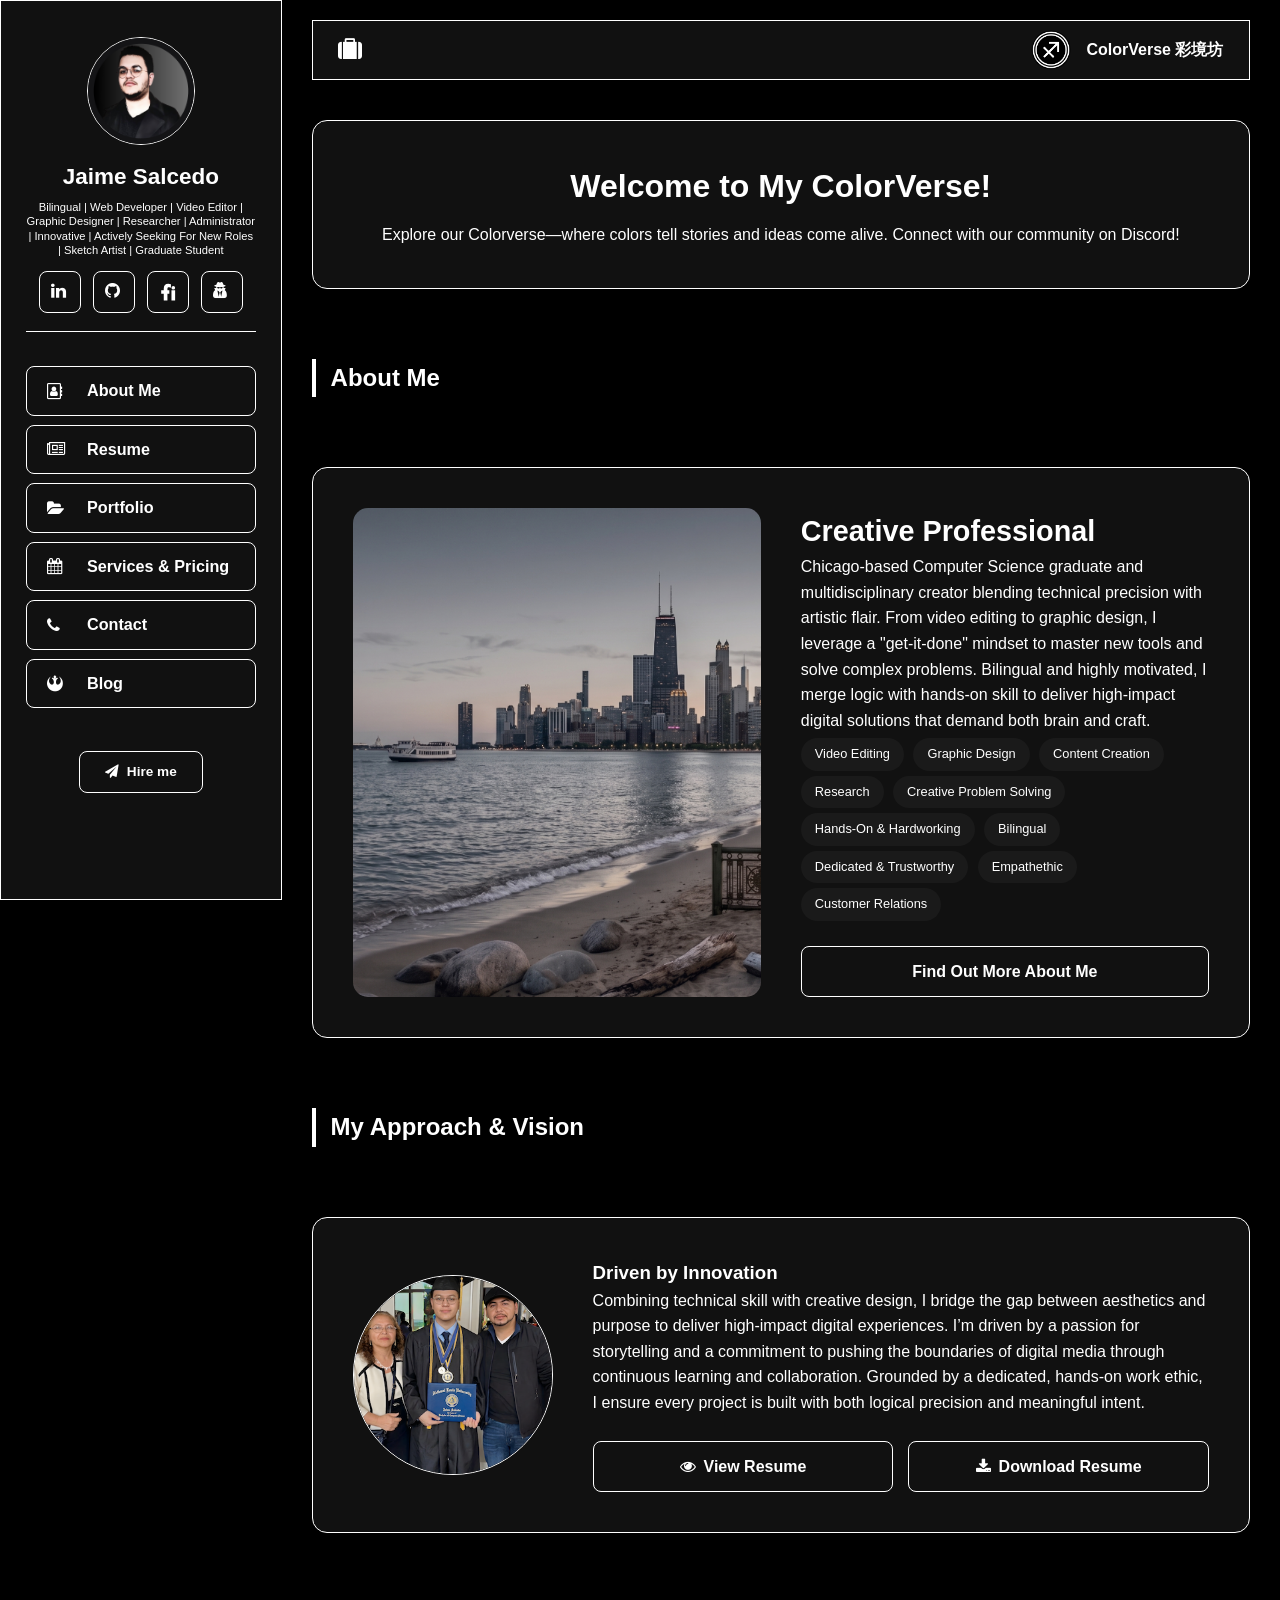
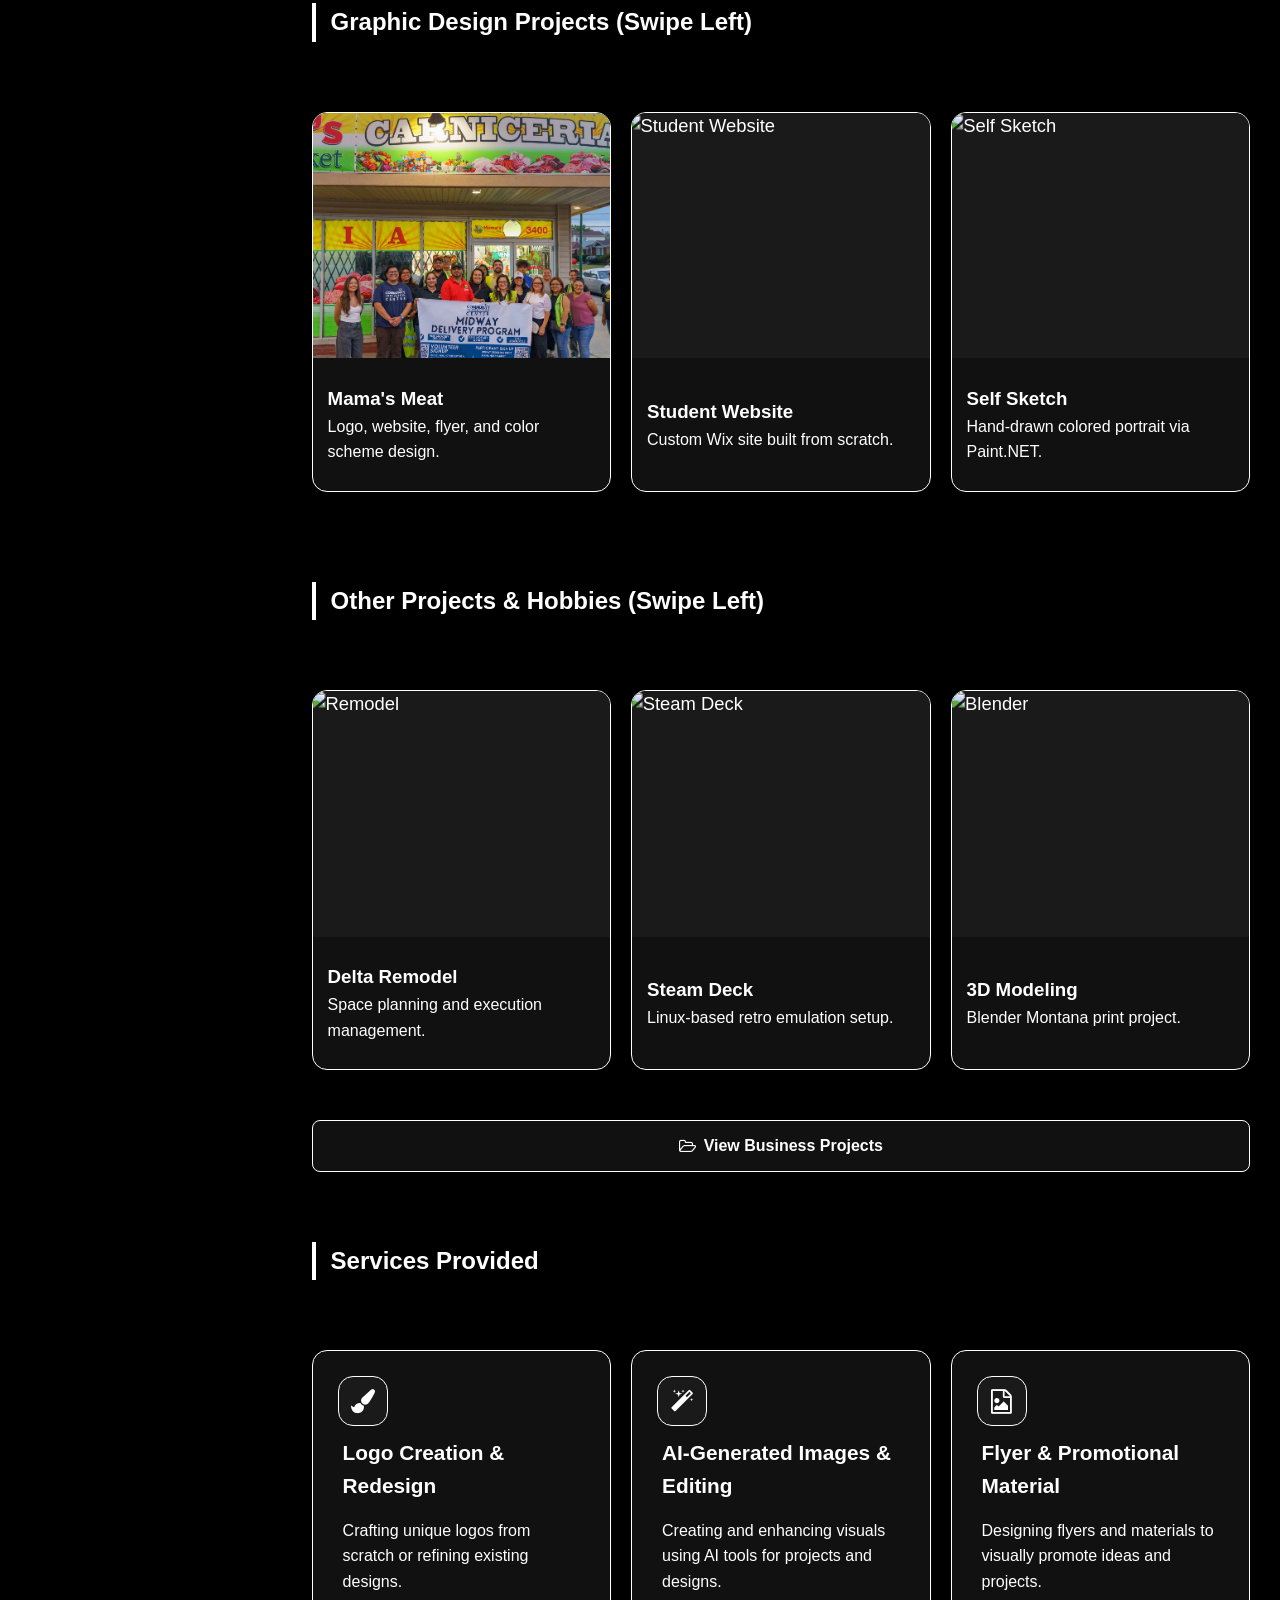
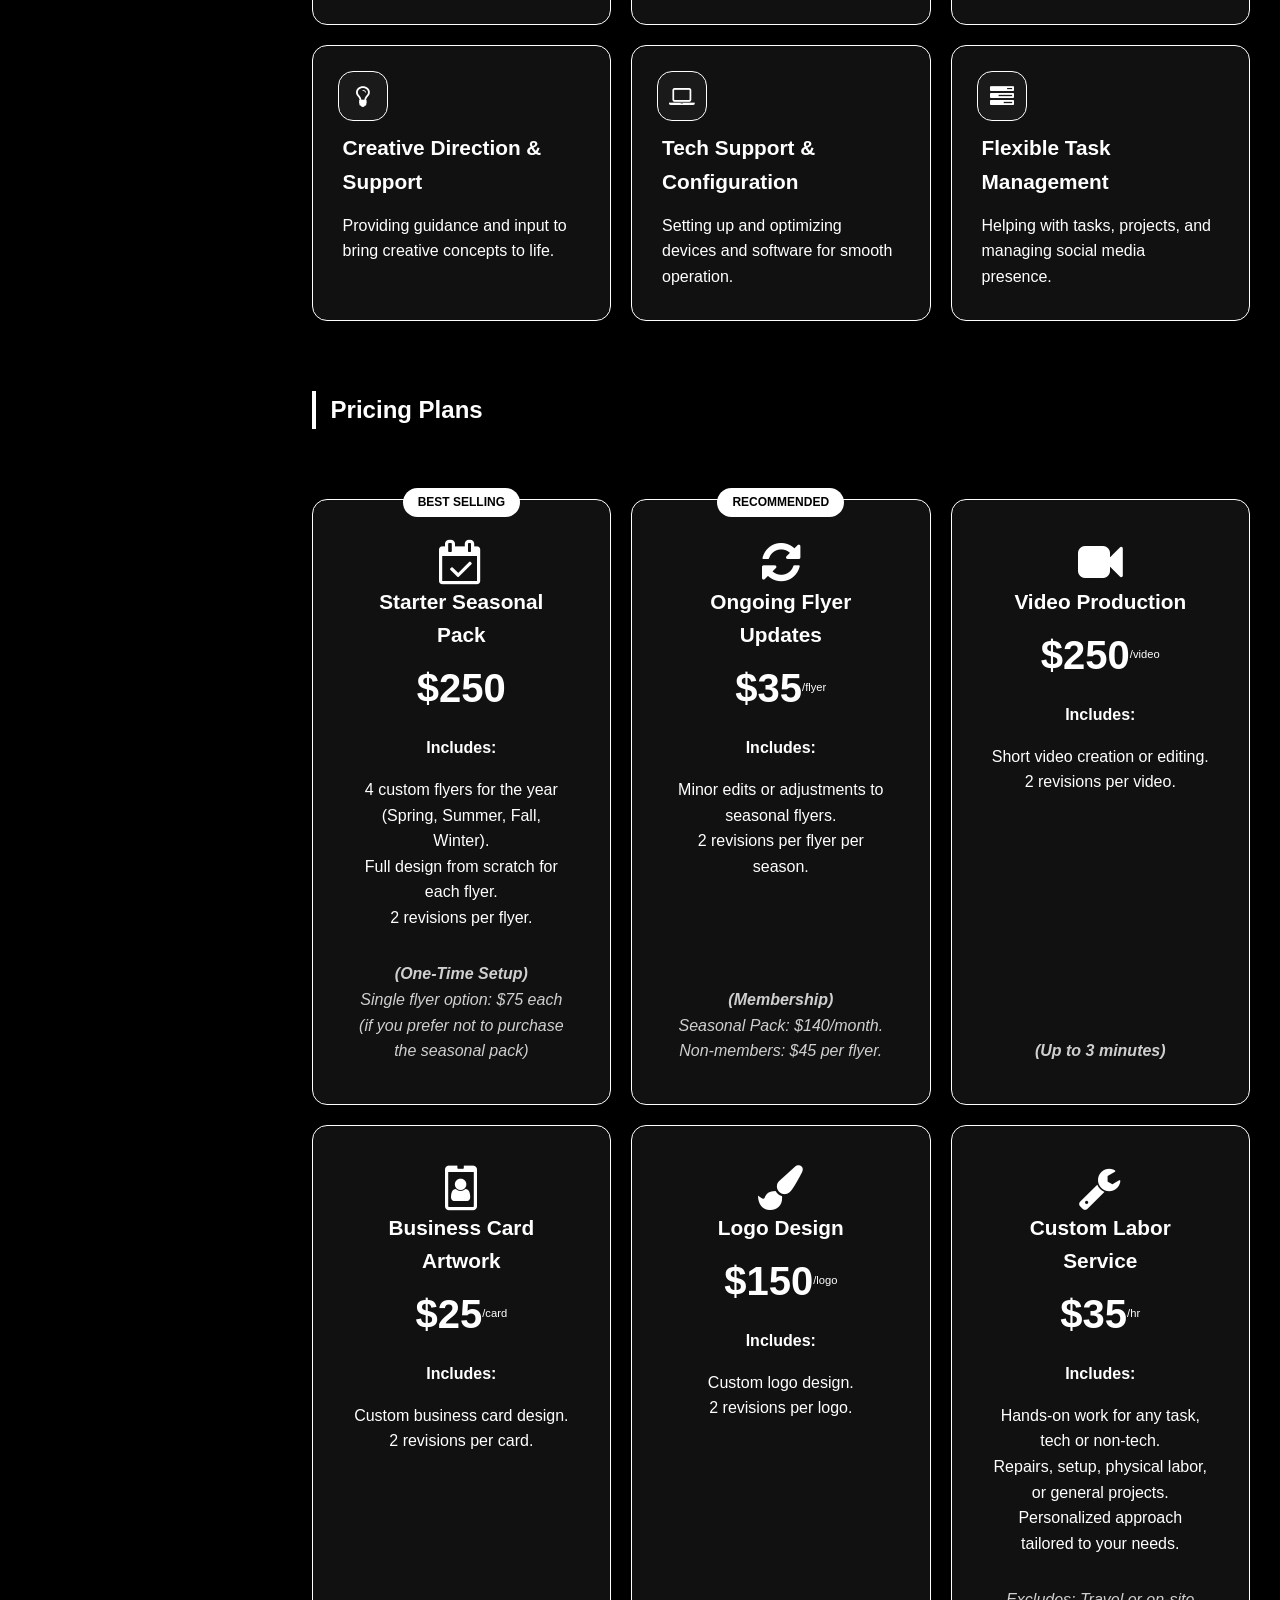
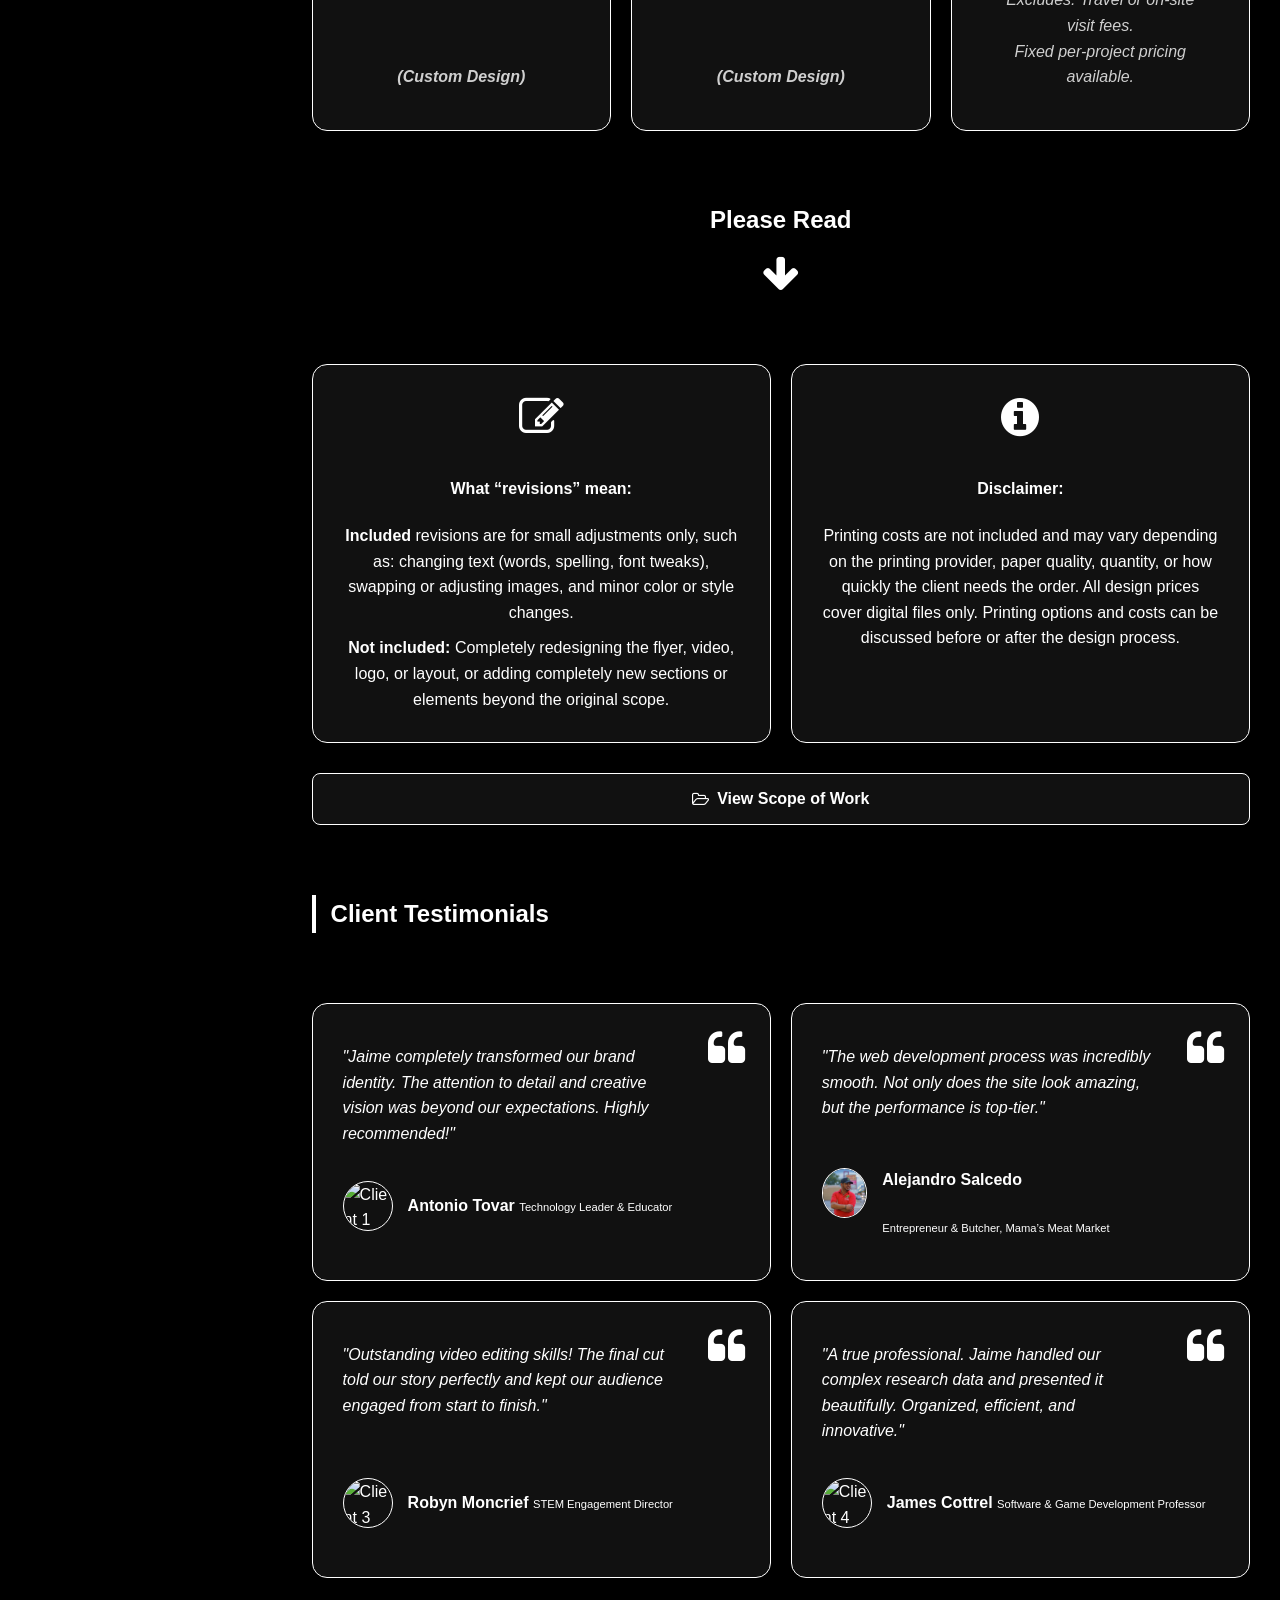
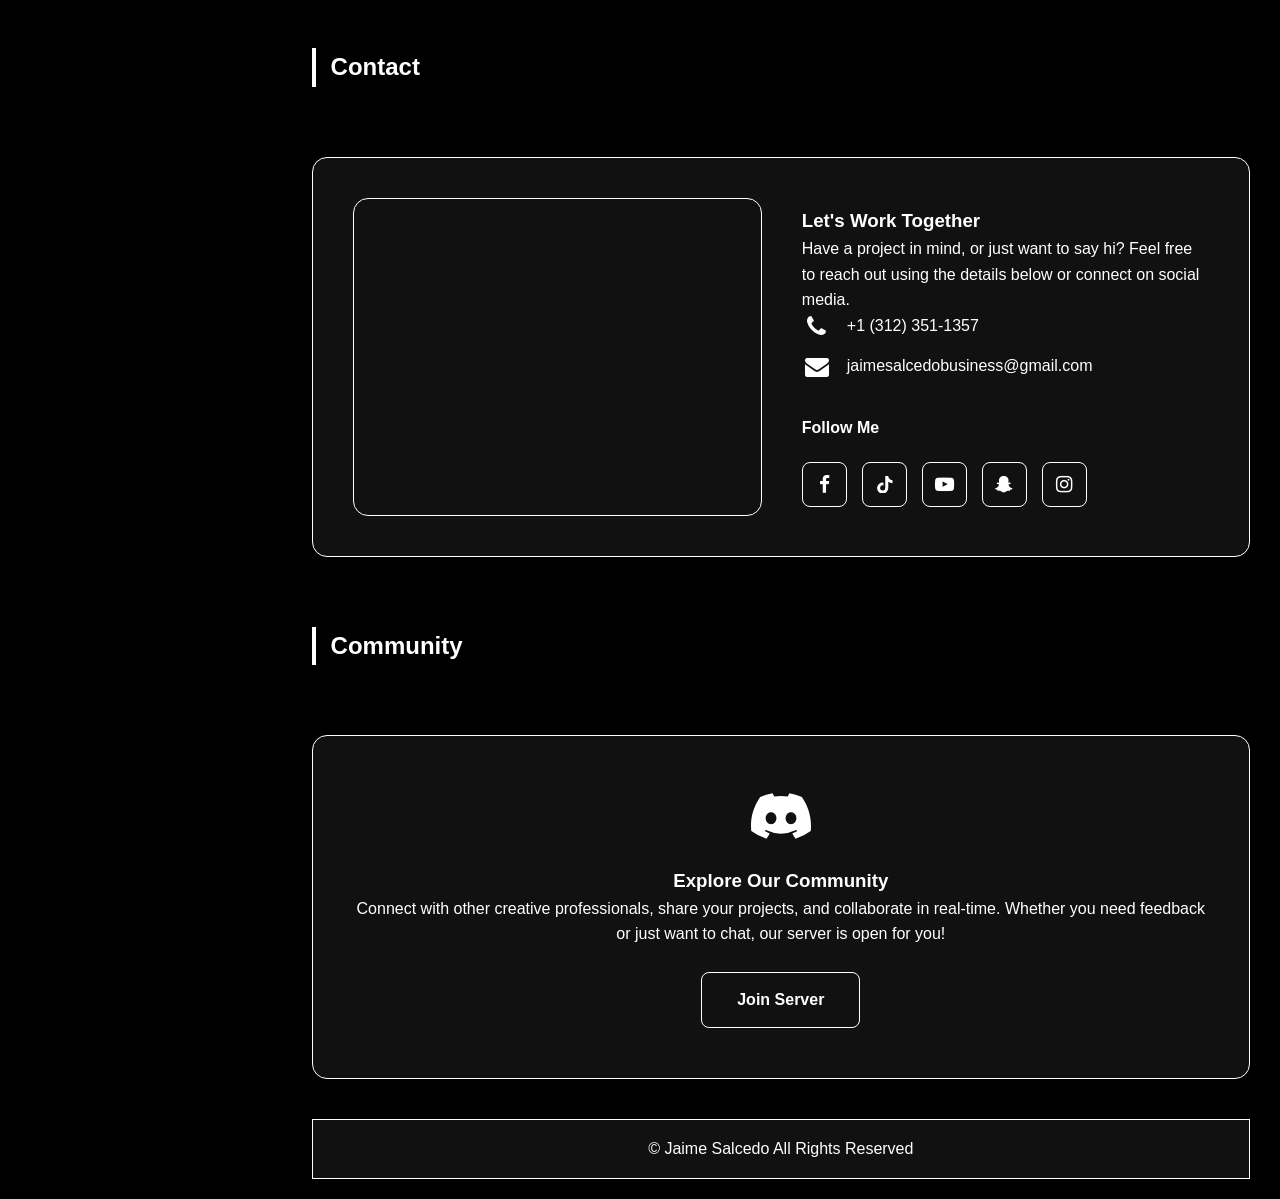
==== commit 2ffb6573: "Final Product Page" ====
--- a/Jimmy Portfolio/index.html
+++ b/Jimmy Portfolio/index.html
@@ -1,696 +1,694 @@
 <!DOCTYPE html>
 <html lang="en" style="background-color: #000000;">
-<head>
-    <meta charset="UTF-8">
-    <meta name="viewport" content="width=device-width, initial-scale=1.0, maximum-scale=1.0, user-scalable=no">
-    <title>ColorVerse | Portfolio一緒</title>
-    
-    <style>
-        html, body { background-color: #000000 !important; margin: 0; padding: 0; }
-    </style>
-
-    <link rel="icon" href="data:image/svg+xml,<svg xmlns=%22http://www.w3.org/2000/svg%22 viewBox=%220 0 100 100%22><text y=%22.9em%22 font-size=%2290%22>ℛ</text></svg>">
-    <link rel="stylesheet" href="https://cdnjs.cloudflare.com/ajax/libs/font-awesome/4.7.0/css/font-awesome.min.css">
-    
-    <link rel="stylesheet" href="style.css">
-</head>
-<body style="background-color: #000000;" ontouchstart="">
-
-    <video autoplay muted loop playsinline class="bg-video">
-        <source src="./x.indexvideos/earth.mp4" type="video/mp4">
-    </video>
-
-    <div class="grid-skeleton">
+    <head>
+        <meta charset="UTF-8">
+        <meta name="viewport" content="width=device-width, initial-scale=1.0, maximum-scale=1.0, user-scalable=no">
+        <meta name="color-scheme" content="dark">
+        <title>ColorVerse | Portfolio一緒</title>
         
-        <header class="grid-header"> 
-            <div class="header-inner">
-                <div class="header-left">
-                    <div class="header-skull-icon portfolio-action-btn">
-                        <i class="fa fa-suitcase"></i>
+        <style>
+            html, body { background-color: #000000 !important; margin: 0; padding: 0; }
+        </style>
+
+        <link rel="icon" href="data:image/svg+xml,<svg xmlns=%22http://www.w3.org/2000/svg%22 viewBox=%220 0 100 100%22><text y=%22.9em%22 font-size=%2290%22>ℛ</text></svg>">
+        <link rel="stylesheet" href="https://cdnjs.cloudflare.com/ajax/libs/font-awesome/4.7.0/css/font-awesome.min.css">
+        
+        <link rel="stylesheet" href="style.css">
+    </head>
+    <body style="background-color: #000000;" ontouchstart="">
+
+        <video autoplay muted loop playsinline class="bg-video">
+            <source src="./x.indexvideos/earth.mp4" type="video/mp4">
+        </video>
+
+        <div class="grid-skeleton">
+            
+            <header class="grid-header"> 
+                <div class="header-inner">
+                    <div class="header-left">
+                        <div class="header-skull-icon portfolio-action-btn">
+                            <i class="fa fa-suitcase"></i>
+                        </div>
+                    </div>
+                    
+                    <div class="header-right">
+                        <div class="header-logo-container">
+                            <img src="../Jimmy Portfolio/x.indexpictures/colorverselogo.png" alt="logo">
+                        </div>
+                        <p class="header-brand-text">ColorVerse 彩境坊</p>
                     </div>
                 </div>
+            </header>
+
+            <nav class="grid-nav">
+                <div class="close-nav-btn">
+                    <i class="fa fa-times"></i>
+                </div>
+
+                <div class="nav-profile">
+                    <div class="nav-avatar-container">
+                        <img src="../Jimmy Portfolio/x.indexpictures/jimmylogo.png" alt="Avatar">
+                    </div>
+                    
+                    <div class="nav-text-group">
+                        <h1 class="nav-name">Jaime Salcedo</h1>
+                        <p class="nav-bio">Bilingual | Web Developer | Video Editor | Graphic Designer | Researcher | Administrator | Innovative | Actively Seeking For New Roles | Sketch Artist | Graduate Student</p>
+                    </div>
+                    
+                    <div class="nav-socials">
+                        <a onclick="window.open('https://www.linkedin.com/in/jaimesalcedobusiness/', '_blank')" style="cursor: pointer;"><i class="fa fa-linkedin"></i></a>
+                        
+                        <a onclick="window.open('https://github.com/colorverseprojects', '_blank')" style="cursor: pointer;"><i class="fa fa-github"></i></a>
+                        
+                        <a onclick="window.open('https://www.fiverr.com/colorversegig', '_blank')" style="cursor: pointer;">
+                            <svg viewBox="0 0 24 24" xmlns="http://www.w3.org/2000/svg" fill="currentColor">
+                               <path d="M19.5,4A2.5,2.5,0,1,1,17,6.5,2.5,2.5,0,0,1,19.5,4M22,10H17V24h5ZM14.1,10H11.5V8.1c0-1.6.8-2.2,2.3-2.2a6.4,6.4,0,0,1,2.5.6V1.7A10.1,10.1,0,0,0,12.7,1C8.6,1,6.5,3.6,6.5,7.5V10H3v4.6H6.5V24h5V14.6h2.6Z" />
+                            </svg>
+                        </a>
+                        
+                        <a onclick="window.location.href='../Jimmy Portfolio/7. Hidden Portfolio/hiddenportfoliopage.html'" style="cursor: pointer;"><i class="fa fa-user-secret"></i></a>
+                    </div>
+                </div>
+
+                <hr class="nav-line">
+
+                <ul class="nav-links-list">
+                    <li><a onclick="window.location.href='../Jimmy Portfolio/1.about/aboutpage.html'" style="cursor: pointer;"><i class="fa fa-address-book-o"></i><span>About Me</span></a></li>
+                    <li><a onclick="window.location.href='../Jimmy Portfolio/2.resume/resumepage.html'" style="cursor: pointer;"><i class="fa fa-newspaper-o"></i><span>Resume</span></a></li>
+                    <li><a onclick="window.location.href='../Jimmy Portfolio/3. portfolio/portfolio.html'" style="cursor: pointer;"><i class="fa fa-folder-open"></i><span>Portfolio</span></a></li>
+                    <li><a onclick="window.location.href='../Jimmy Portfolio/4.services/servicespage.html'" style="cursor: pointer;"><i class="fa fa-calendar"></i><span>Services & Pricing</span></a></li>
+                    <li><a onclick="window.location.href='../Jimmy Portfolio/5.contact/contactpage.html'" style="cursor: pointer;"><i class="fa fa-phone"></i><span>Contact</span></a></li>
+                    <li><a onclick="window.location.href='../Jimmy Portfolio/6.blog/blogpage.html'" style="cursor: pointer;"><i class="fa fa-resistance"></i><span>Blog</span></a></li>
+                </ul>
+
+                <div class="nav-cta-wrap">
+                    <a onclick="window.location.href='../Jimmy Portfolio/5.contact/contactpage.html'" style="cursor: pointer;" class="nav-hire-btn"><i class="fa fa-send"></i><span>Hire me</span></a>
+                </div>
+            </nav>
+
+            <main class="grid-main">
+                <div class="portfolio-isolated-zone">
+                    
+                    <section class="welcome-banner scroll-pop">
+                        <h2>Welcome to My ColorVerse!</h2>
+                        <p>Explore our Colorverse—where colors tell stories and ideas come alive. Connect with our community on Discord!</p>
+                    </section>
+                    
+                    <section class="about-section scroll-pop">
+                        <h2 class="folder-label">About Me</h2>
+                        <div class="about-hero">
+                            <div class="about-image">
+                                <img src="../Jimmy Portfolio/x.indexpictures/professionalbanner.png" alt="Professional Banner">
+                            </div>
+                            <div class="about-content">
+                                <h2 class="section-title">Creative Professional</h2>
+                                <p class="about-description">
+                                    Chicago-based Computer Science graduate and multidisciplinary creator blending technical precision with artistic flair. From video editing to graphic design, I leverage a "get-it-done" mindset to master new tools and solve complex problems. Bilingual and highly motivated, I merge logic with hands-on skill to deliver high-impact digital solutions that demand both brain and craft.
+                                </p>
+                                <div class="skills-grid">
+                                   <span class="skill-tag">Video Editing</span>
+                                    <span class="skill-tag">Graphic Design</span>
+                                    <span class="skill-tag">Content Creation</span>
+                                    <span class="skill-tag">Research</span>
+                                    <span class="skill-tag">Creative Problem Solving</span>
+                                    <span class="skill-tag">Hands-On & Hardworking</span>
+                                    <span class="skill-tag">Bilingual</span>
+                                    <span class="skill-tag">Dedicated & Trustworthy</span>
+                                    <span class="skill-tag">Empathethic</span>
+                                    <span class="skill-tag">Customer Relations</span>
+                                </div>
+                                
+                                <a onclick="window.location.href='../Jimmy Portfolio/1.about/aboutpage.html'" style="cursor: pointer;" class="about-more-btn">Find Out More About Me</a>
+                            </div>
+                        </div>
+                    </section>
+
+                    <section class="approach-container scroll-pop" id="more-about-me">
+                        <h2 class="folder-label">My Approach & Vision</h2>
+                        <div class="approach-card">
+                            <div class="approach-image-wrapper">
+                                <img src="../Jimmy Portfolio/x.indexpictures/jimmygraduation.png" alt="Profile Story" class="circle-profile-img">
+                            </div>
+                            <div class="approach-text">
+                                <h3>Driven by Innovation</h3>
+                                <p>
+                                    Combining technical skill with creative design, I bridge the gap between aesthetics and purpose to deliver high-impact digital experiences. I’m driven by a passion for storytelling and a commitment to pushing the boundaries of digital media through continuous learning and collaboration. Grounded by a dedicated, hands-on work ethic, I ensure every project is built with both logical precision and meaningful intent.
+                                </p>
                 
-                <div class="header-right">
-                    <div class="header-logo-container">
-                        <img src="../Jimmy Portfolio/x.indexpictures/colorverselogo.png" alt="logo">
-                    </div>
-                    <p class="header-brand-text">ColorVerse 彩境坊</p>
+                                <div class="resume-btn-group">
+                                    <a onclick="window.open('https://drive.google.com/file/d/13bKkdgOIOkCaCqkYpzWZ-LhJQUM_R3JK/view?usp=sharing', '_blank')" style="cursor: pointer;" class="about-more-btn"><i class="fa fa-eye"></i> View Resume</a>
+                                    <a onclick="window.open('https://drive.google.com/file/d/13bKkdgOIOkCaCqkYpzWZ-LhJQUM_R3JK/view?usp=sharing', '_blank')" style="cursor: pointer;" class="about-more-btn alt-btn"><i class="fa fa-download"></i> Download Resume</a>
+                                </div>
+                            </div>
+                        </div>
+                    </section>
+
+                    <section class="project-folder scroll-pop">
+                        <h2 class="folder-label">Graphic Design Projects (Swipe Left)</h2>
+                        <div class="card-track">
+                            <a onclick="window.location.href='../Jimmy Portfolio/3. portfolio/portfolio.html'" style="cursor: pointer;" class="fixed-card">
+                                <div class="card-img-zone">
+                                    <img src="../Jimmy Portfolio/x.indexpictures/projectpictures/mamasmeatmarketproject.jpg" alt="Mama's Meat">
+                                </div>
+                                <div class="card-info-zone">
+                                    <h3>Mama's Meat</h3>
+                                    <p>Logo, website, flyer, and color scheme design.</p>
+                                </div>
+                            </a>
+                            <a onclick="window.location.href='../Jimmy Portfolio/3. portfolio/portfolio.html'" style="cursor: pointer;" class="fixed-card">
+                                <div class="card-img-zone">
+                                    <img src="../Jimmy Portfolio/x.indexpictures/projectpictures/websiteproject.png" alt="Student Website">
+                                </div>
+                                <div class="card-info-zone">
+                                    <h3>Student Website</h3>
+                                    <p>Custom Wix site built from scratch.</p>
+                                </div>
+                            </a>
+                            <a onclick="window.location.href='../Jimmy Portfolio/3. portfolio/portfolio.html'" style="cursor: pointer;" class="fixed-card">
+                                <div class="card-img-zone">
+                                    <img src="../Jimmy Portfolio/x.indexpictures/projectpictures/drawingproject.png" alt="Self Sketch">
+                                </div>
+                                <div class="card-info-zone">
+                                    <h3>Self Sketch</h3>
+                                    <p>Hand-drawn colored portrait via Paint.NET.</p>
+                                </div>
+                            </a>
+                            <a onclick="window.location.href='../Jimmy Portfolio/3. portfolio/portfolio.html'" style="cursor: pointer;" class="fixed-card">
+                                <div class="card-img-zone">
+                                    <img src="../Jimmy Portfolio/x.indexpictures/projectpictures/freedomproject.png" alt="Freedom APK">
+                                </div>
+                                <div class="card-info-zone">
+                                    <h3>Project: Freedom</h3>
+                                    <p>Root-level mobile software optimization.</p>
+                                </div>
+                            </a>
+                            <a onclick="window.location.href='../Jimmy Portfolio/3. portfolio/portfolio.html'" style="cursor: pointer;" class="fixed-card">
+                                <div class="card-img-zone">
+                                    <img src="../Jimmy Portfolio/x.indexpictures/projectpictures/robloxgameproject.png" alt="Roblox">
+                                </div>
+                                <div class="card-info-zone">
+                                    <h3>Roblox Models</h3>
+                                    <p>Assets and apparel for 5.8K+ followers.</p>
+                                </div>
+                            </a>
+                        </div>
+                    </section>
+
+                    <section class="project-folder scroll-pop">
+                        <h2 class="folder-label">Other Projects & Hobbies (Swipe Left)</h2>
+                        <div class="card-track">
+                            <a onclick="window.location.href='../Jimmy Portfolio/3. portfolio/portfolio.html'" style="cursor: pointer;" class="fixed-card">
+                                <div class="card-img-zone">
+                                    <img src="../Jimmy Portfolio/x.indexpictures/projectpictures/remodelproject.png" alt="Remodel">
+                                </div>
+                                <div class="card-info-zone">
+                                    <h3>Delta Remodel</h3>
+                                    <p>Space planning and execution management.</p>
+                                </div>
+                            </a>
+                            <a onclick="window.location.href='../Jimmy Portfolio/3. portfolio/portfolio.html'" style="cursor: pointer;" class="fixed-card">
+                                <div class="card-img-zone">
+                                    <img src="../Jimmy Portfolio/x.indexpictures/projectpictures/steamdeckproject.png" alt="Steam Deck">
+                                </div>
+                                <div class="card-info-zone">
+                                    <h3>Steam Deck</h3>
+                                    <p>Linux-based retro emulation setup.</p>
+                                </div>
+                            </a>
+                            <a onclick="window.location.href='../Jimmy Portfolio/3. portfolio/portfolio.html'" style="cursor: pointer;" class="fixed-card">
+                                <div class="card-img-zone">
+                                    <img src="../Jimmy Portfolio/x.indexpictures/projectpictures/blenderproject.png" alt="Blender">
+                                </div>
+                                <div class="card-info-zone">
+                                    <h3>3D Modeling</h3>
+                                    <p>Blender Montana print project.</p>
+                                </div>
+                            </a>
+                            <a onclick="window.location.href='../Jimmy Portfolio/3. portfolio/portfolio.html'" style="cursor: pointer;" class="fixed-card">
+                                <div class="card-img-zone">
+                                    <img src="../Jimmy Portfolio/x.indexpictures/projectpictures/photographyproject.png" alt="Photography">
+                                </div>
+                                <div class="card-info-zone">
+                                    <h3>Photographer X</h3>
+                                    <p>Studio lighting and Photoshop editing.</p>
+                                </div>
+                            </a>
+                            <a onclick="window.location.href='../Jimmy Portfolio/3. portfolio/portfolio.html'" style="cursor: pointer;" class="fixed-card">
+                                <div class="card-img-zone">
+                                    <img src="../Jimmy Portfolio/x.indexpictures/projectpictures/artcraftproject.png" alt="Craft">
+                                </div>
+                                <div class="card-info-zone">
+                                    <h3>Masked</h3>
+                                    <p>Traditional newspaper and paper craft.</p>
+                                </div>
+                            </a>
+                        </div>
+                        
+                        <a onclick="window.location.href='../Jimmy Portfolio/3. portfolio/portfolio.html'" style="cursor: pointer;" class="about-more-btn full-width-btn"><i class="fa fa-folder-open-o"></i> View Business Projects</a>
+                        
+                    </section>
+
+                    <section class="services-container scroll-pop">
+                        <h2 class="folder-label">Services Provided</h2>
+                        
+                        <div class="services-grid">
+                            <div class="service-card">
+                                <div class="service-icon-box">
+                                    <i class="fa fa-paint-brush service-icon"></i>
+                                </div>
+                                <div class="service-text">
+                                    <h3>Logo Creation & Redesign</h3>
+                                    <p>Crafting unique logos from scratch or refining existing designs.</p>
+                                </div>
+                            </div>
+                            <div class="service-card">
+                                <div class="service-icon-box">
+                                    <i class="fa fa-magic service-icon"></i>
+                                </div>
+                                <div class="service-text">
+                                    <h3>AI-Generated Images & Editing</h3>
+                                    <p>Creating and enhancing visuals using AI tools for projects and designs.</p>
+                                </div>
+                            </div>
+                            <div class="service-card">
+                                <div class="service-icon-box">
+                                    <i class="fa fa-file-image-o service-icon"></i>
+                                </div>
+                                <div class="service-text">
+                                    <h3>Flyer & Promotional Material</h3>
+                                    <p>Designing flyers and materials to visually promote ideas and projects.</p>
+                                </div>
+                            </div>
+                            <div class="service-card">
+                                <div class="service-icon-box">
+                                    <i class="fa fa-lightbulb-o service-icon"></i>
+                                </div>
+                                <div class="service-text">
+                                    <h3>Creative Direction & Support</h3>
+                                    <p>Providing guidance and input to bring creative concepts to life.</p>
+                                </div>
+                            </div>
+                            <div class="service-card">
+                                <div class="service-icon-box">
+                                    <i class="fa fa-laptop service-icon"></i>
+                                </div>
+                                <div class="service-text">
+                                    <h3>Tech Support & Configuration</h3>
+                                    <p>Setting up and optimizing devices and software for smooth operation.</p>
+                                </div>
+                            </div>
+                            <div class="service-card">
+                                <div class="service-icon-box">
+                                    <i class="fa fa-tasks service-icon"></i>
+                                </div>
+                                <div class="service-text">
+                                    <h3>Flexible Task Management</h3>
+                                    <p>Helping with tasks, projects, and managing social media presence.</p>
+                                </div>
+                            </div>
+                        </div>
+                    </section>
+
+                    <section class="pricing-container scroll-pop">
+                        <h2 class="folder-label">Pricing Plans</h2>
+                        
+                        <div class="pricing-grid">
+                            
+                            <div class="pricing-card featured-pricing">
+                                <span class="pricing-badge">BEST SELLING</span>
+                                <i class="fa fa-calendar-check-o pricing-icon"></i>
+                                <h3>Starter Seasonal Pack</h3>
+                                <p class="price-tag">$250</p>
+                                <div class="pricing-desc">
+                                    <p class="includes-title">Includes:</p>
+                                    <ul class="pricing-features">
+                                        <li>4 custom flyers for the year (Spring, Summer, Fall, Winter).</li>
+                                        <li>Full design from scratch for each flyer.</li>
+                                        <li>2 revisions per flyer.</li>
+                                    </ul>
+                                </div>
+                                <div class="pricing-footer">
+                                    <p><strong>(One-Time Setup)</strong></p>
+                                    <p>Single flyer option: $75 each (if you prefer not to purchase the seasonal pack)</p>
+                                </div>
+                            </div>
+                            
+                            <div class="pricing-card featured-pricing">
+                                <span class="pricing-badge">RECOMMENDED</span>
+                                <i class="fa fa-refresh pricing-icon"></i>
+                                <h3>Ongoing Flyer Updates</h3>
+                                <p class="price-tag">$35 <span class="price-sub">/flyer</span></p>
+                                <div class="pricing-desc">
+                                    <p class="includes-title">Includes:</p>
+                                    <ul class="pricing-features">
+                                        <li>Minor edits or adjustments to seasonal flyers.</li>
+                                        <li>2 revisions per flyer per season.</li>
+                                    </ul>
+                                </div>
+                                <div class="pricing-footer">
+                                    <p><strong>(Membership)</strong></p>
+                                    <p>Seasonal Pack: $140/month.<br>Non-members: $45 per flyer.</p>
+                                </div>
+                            </div>
+
+                            <div class="pricing-card">
+                                <i class="fa fa-video-camera pricing-icon"></i>
+                                <h3>Video Production</h3>
+                                <p class="price-tag">$250 <span class="price-sub">/video</span></p>
+                                <div class="pricing-desc">
+                                    <p class="includes-title">Includes:</p>
+                                    <ul class="pricing-features">
+                                        <li>Short video creation or editing.</li>
+                                        <li>2 revisions per video.</li>
+                                    </ul>
+                                </div>
+                                <div class="pricing-footer">
+                                    <p><strong>(Up to 3 minutes)</strong></p>
+                                </div>
+                            </div>
+
+                            <div class="pricing-card">
+                                <i class="fa fa-id-badge pricing-icon"></i>
+                                <h3>Business Card Artwork</h3>
+                                <p class="price-tag">$25 <span class="price-sub">/card</span></p>
+                                <div class="pricing-desc">
+                                    <p class="includes-title">Includes:</p>
+                                    <ul class="pricing-features">
+                                        <li>Custom business card design.</li>
+                                        <li>2 revisions per card.</li>
+                                    </ul>
+                                </div>
+                                <div class="pricing-footer">
+                                    <p><strong>(Custom Design)</strong></p>
+                                </div>
+                            </div>
+
+                            <div class="pricing-card">
+                                <i class="fa fa-paint-brush pricing-icon"></i>
+                                <h3>Logo Design</h3>
+                                <p class="price-tag">$150 <span class="price-sub">/logo</span></p>
+                                <div class="pricing-desc">
+                                    <p class="includes-title">Includes:</p>
+                                    <ul class="pricing-features">
+                                        <li>Custom logo design.</li>
+                                        <li>2 revisions per logo.</li>
+                                    </ul>
+                                </div>
+                                <div class="pricing-footer">
+                                    <p><strong>(Custom Design)</strong></p>
+                                </div>
+                            </div>
+
+                            <div class="pricing-card">
+                                <i class="fa fa-wrench pricing-icon"></i>
+                                <h3>Custom Labor Service</h3>
+                                <p class="price-tag">$35 <span class="price-sub">/hr</span></p>
+                                <div class="pricing-desc">
+                                    <p class="includes-title">Includes:</p>
+                                    <ul class="pricing-features">
+                                        <li>Hands-on work for any task, tech or non-tech.</li>
+                                        <li>Repairs, setup, physical labor, or general projects.</li>
+                                        <li>Personalized approach tailored to your needs.</li>
+                                    </ul>
+                                </div>
+                                <div class="pricing-footer">
+                                    <p>Excludes: Travel or on-site visit fees.<br>Fixed per-project pricing available.</p>
+                                </div>
+                            </div>
+
+                        </div>
+                    </section>
+
+                    <section class="please-read-container scroll-pop">
+                        <div class="please-read-header">
+                            <h2 class="please-read-title">Please Read</h2>
+                            <i class="fa fa-arrow-down please-read-arrow"></i>
+                        </div>
+                        
+                        <div class="pricing-info-horizontal">
+                            <div class="info-block">
+                                <i class="fa fa-pencil-square-o info-icon"></i>
+                                <div class="info-content">
+                                    <h4>What “revisions” mean:</h4>
+                                    <p><strong>Included</strong> revisions are for small adjustments only, such as: changing text (words, spelling, font tweaks), swapping or adjusting images, and minor color or style changes.</p>
+                                    <p style="margin-top: 10px;"><strong>Not included:</strong> Completely redesigning the flyer, video, logo, or layout, or adding completely new sections or elements beyond the original scope.</p>
+                                </div>
+                            </div>
+
+                            <div class="info-block">
+                                <i class="fa fa-info-circle info-icon"></i>
+                                <div class="info-content">
+                                    <h4>Disclaimer:</h4>
+                                    <p>Printing costs are not included and may vary depending on the printing provider, paper quality, quantity, or how quickly the client needs the order. All design prices cover digital files only. Printing options and costs can be discussed before or after the design process.</p>
+                                </div>
+                            </div>
+                        </div>
+                        
+                        <a onclick="window.location.href='../Jimmy Portfolio/4.services/servicespage.html'" style="cursor: pointer;" class="about-more-btn full-width-btn"><i class="fa fa-folder-open-o"></i> View Scope of Work</a>
+                    </section>
+
+                    <section class="testimonials-container scroll-pop">
+                        <h2 class="folder-label">Client Testimonials</h2>
+                        <div class="testimonials-grid">
+                            
+                            <div class="testimonial-card">
+                                <i class="fa fa-quote-left quote-icon"></i>
+                                <p class="testi-text">"Jaime completely transformed our brand identity. The attention to detail and creative vision was beyond our expectations. Highly recommended!"</p>
+                                <div class="testi-author">
+                                    <img src="../Jimmy Portfolio/x.indexpictures/antoniotovaricon.png" alt="Client 1">
+                                    <div>
+                                        <h4>Antonio Tovar</h4>
+                                        <span>Technology Leader & Educator</span>
+                                    </div>
+                                </div>
+                            </div>
+
+                            <div class="testimonial-card">
+                                <i class="fa fa-quote-left quote-icon"></i>
+                                <p class="testi-text">"The web development process was incredibly smooth. Not only does the site look amazing, but the performance is top-tier."</p>
+                                <div class="testi-author">
+                                    <img src="../Jimmy Portfolio/x.indexpictures/alejandroicon.jpg" alt="Client 2">
+                                    <div>
+                                        <h4>Alejandro Salcedo</h4>
+                                        <span>Entrepreneur & Butcher, Mama’s Meat Market</span>
+                                    </div>
+                                </div>
+                            </div>
+
+                            <div class="testimonial-card">
+                                <i class="fa fa-quote-left quote-icon"></i>
+                                <p class="testi-text">"Outstanding video editing skills! The final cut told our story perfectly and kept our audience engaged from start to finish."</p>
+                                <div class="testi-author">
+                                    <img src="../Jimmy Portfolio/x.indexpictures/robynmoncrief.png" alt="Client 3">
+                                    <div>
+                                        <h4>Robyn Moncrief</h4>
+                                        <span>STEM Engagement Director</span>
+                                    </div>
+                                </div>
+                            </div>
+
+                            <div class="testimonial-card">
+                                <i class="fa fa-quote-left quote-icon"></i>
+                                <p class="testi-text">"A true professional. Jaime handled our complex research data and presented it beautifully. Organized, efficient, and innovative."</p>
+                                <div class="testi-author">
+                                    <img src="../Jimmy Portfolio/x.indexpictures/jamescottrellicon.png" alt="Client 4">
+                                    <div>
+                                        <h4>James Cottrel</h4>
+                                        <span>Software & Game Development Professor</span>
+                                    </div>
+                                </div>
+                            </div>
+
+                        </div>
+                    </section>
+
+                    <section class="contact-container scroll-pop">
+                        <h2 class="folder-label">Contact</h2>
+                        <div class="contact-card">
+                            
+                            <div class="contact-map">
+                                <iframe 
+                                    src="https://www.google.com/maps/embed?pb=!1m18!1m12!1m3!1d190028.2570988034!2d-87.87223846662446!3d41.83390417013898!2m3!1f0!2f0!3f0!3m2!1i1024!2i768!4f13.1!3m3!1m2!1s0x880e2c3cd0f4cbed%3A0xafe0a6ad09c0c000!2sChicago%2C%20IL!5e0!3m2!1sen!2sus!4v1712255000000!5m2!1sen!2sus" 
+                                    style="border:0;" allowfullscreen="" loading="lazy" referrerpolicy="no-referrer-when-downgrade">
+                                </iframe>
+                            </div>
+
+                            <div class="contact-info">
+                                <h3>Let's Work Together</h3>
+                                <p>Have a project in mind, or just want to say hi? Feel free to reach out using the details below or connect on social media.</p>
+                                
+                                <div class="contact-details">
+                                    <div class="contact-item">
+                                        <i class="fa fa-phone"></i>
+                                        <span>+1 (312) 351-1357 </span>
+                                    </div>
+                                    <div class="contact-item">
+                                        <i class="fa fa-envelope"></i>
+                                        <span>jaimesalcedobusiness@gmail.com</span>
+                                    </div>
+                                </div>
+
+                                <h4>Follow Me</h4>
+                                <div class="contact-socials-grid">
+                                    <a onclick="window.open('https://facebook.com/colorversebrandfacebook', '_blank')" style="cursor: pointer;"><i class="fa fa-facebook"></i></a>
+                                    
+                                    <a onclick="window.open('https://tiktok.com/@colorversebrandtiktok', '_blank')" style="cursor: pointer;">
+                                        <svg viewBox="0 0 448 512" xmlns="http://www.w3.org/2000/svg" fill="currentColor">
+                                            <path d="M448,209.91a210.06,210.06,0,0,1-122.77-39.25V349.38A162.55,162.55,0,1,1,185,188.31V278.2a74.62,74.62,0,1,0,52.23,71.18V0l88,0a121.18,121.18,0,0,0,1.86,22.17h0A122.18,122.18,0,0,0,381,102.39a121.43,121.43,0,0,0,67,20.14Z"/>
+                                        </svg>
+                                    </a>
+                                    
+                                    <a onclick="window.open('https://youtube.com/@colorversebrandyoutube', '_blank')" style="cursor: pointer;"><i class="fa fa-youtube-play"></i></a>
+                                    <a onclick="window.open('https://snapchat.com/@colorversebrand', '_blank')" style="cursor: pointer;"><i class="fa fa-snapchat-ghost"></i></a>
+                                    <a onclick="window.open('https://instagram.com/colorversebrandinsta', '_blank')" style="cursor: pointer;"><i class="fa fa-instagram"></i></a>
+                                </div>
+                            </div>
+                        </div>
+                    </section>
+
+                    <section class="community-container scroll-pop">
+                        <h2 class="folder-label">Community</h2>
+                        <div class="discord-card">
+                            <svg class="discord-logo" xmlns="http://www.w3.org/2000/svg" viewBox="0 0 127.14 96.36" fill="currentColor">
+                                <path d="M107.7,8.07A105.15,105.15,0,0,0,81.47,0a72.06,72.06,0,0,0-3.36,6.83A97.68,97.68,0,0,0,49,6.83,72.37,72.37,0,0,0,45.64,0,105.89,105.89,0,0,0,19.39,8.09C2.79,32.65-1.71,56.6.54,80.21h0A105.73,105.73,0,0,0,32.71,96.36,77.7,77.7,0,0,0,39.6,85.25a68.42,68.42,0,0,1-10.85-5.18c.91-.66,1.8-1.34,2.66-2a75.57,75.57,0,0,0,64.32,0c.87.71,1.76,1.39,2.66,2a67.73,67.73,0,0,1-10.87,5.19,77.68,77.68,0,0,0,6.89,11.1A105.25,105.25,0,0,0,126.6,80.22h0C129.24,52.84,122.09,29.11,107.7,8.07ZM42.45,65.69C36.18,65.69,31,60,31,53s5-12.74,11.43-12.74S54,46,53.89,53,48.84,65.69,42.45,65.69Zm42.24,0C78.41,65.69,73.31,60,73.31,53s5-12.74,11.43-12.74S96.33,46,96.22,53,91.08,65.69,84.69,65.69Z"/>
+                            </svg>
+                            
+                            <h3>Explore Our Community</h3>
+                            <p>Connect with other creative professionals, share your projects, and collaborate in real-time. Whether you need feedback or just want to chat, our server is open for you!</p>
+                            
+                            <a onclick="window.open('https://discord.gg/hnzNRz7han', '_blank')" style="cursor: pointer;" class="discord-btn">Join Server</a>
+                        </div>
+                    </section>
+
                 </div>
-            </div>
-        </header>
-
-        <nav class="grid-nav">
-            <div class="close-nav-btn">
-                <i class="fa fa-times"></i>
-            </div>
-
-            <div class="nav-profile">
-                <div class="nav-avatar-container">
-                    <img src="../Jimmy Portfolio/x.indexpictures/jimmylogo.png" alt="Avatar">
+            </main>
+
+            <footer class="grid-footer">
+                <div class="footer-content">
+                    <p>© Jaime Salcedo All Rights Reserved</p>
                 </div>
                 
-                <div class="nav-text-group">
-                    <h1 class="nav-name">Jaime Salcedo</h1>
-                    <p class="nav-bio">Bilingual | Web Developer | Video Editor | Graphic Designer | Researcher | Administrator | Innovative | Actively Seeking For New Roles | Sketch Artist | Graduate Student</p>
-                </div>
-                
-                <div class="nav-socials">
-                    <a onclick="window.open('https://linkedin.com/in/jaimesalcedobusiness/', '_blank')" style="cursor: pointer;"><i class="fa fa-linkedin"></i></a>
-                    
-                    <a onclick="window.open('https://github.com/JaimeSalcedoDevProjects', '_blank')" style="cursor: pointer;"><i class="fa fa-github"></i></a>
-                    
-                    <a onclick="window.open('#', '_blank')" style="cursor: pointer;">
-                        <svg viewBox="0 0 24 24" xmlns="http://www.w3.org/2000/svg" fill="currentColor">
-                           <path d="M19.5,4A2.5,2.5,0,1,1,17,6.5,2.5,2.5,0,0,1,19.5,4M22,10H17V24h5ZM14.1,10H11.5V8.1c0-1.6.8-2.2,2.3-2.2a6.4,6.4,0,0,1,2.5.6V1.7A10.1,10.1,0,0,0,12.7,1C8.6,1,6.5,3.6,6.5,7.5V10H3v4.6H6.5V24h5V14.6h2.6Z" />
-                        </svg>
-                    </a>
-                    
-                    <a onclick="window.location.href='../Jimmy Portfolio/7. Hidden Portfolio/hiddenportfoliopage.html'" style="cursor: pointer;"><i class="fa fa-user-secret"></i></a>
-                </div>
-            </div>
-
-            <hr class="nav-line">
-
-            <ul class="nav-links-list">
-                <li><a onclick="window.location.href='../Jimmy Portfolio/1.about/aboutpage.html'" style="cursor: pointer;"><i class="fa fa-address-book-o"></i><span>About Me</span></a></li>
-                <li><a onclick="window.location.href='../Jimmy Portfolio/2.resume/resumepage.html'" style="cursor: pointer;"><i class="fa fa-newspaper-o"></i><span>Resume</span></a></li>
-                <li><a onclick="window.location.href='../Jimmy Portfolio/3. portfolio/portfolio.html'" style="cursor: pointer;"><i class="fa fa-folder-open"></i><span>Portfolio</span></a></li>
-                <li><a onclick="window.location.href='../Jimmy Portfolio/4.services/servicespage.html'" style="cursor: pointer;"><i class="fa fa-calendar"></i><span>Services & Pricing</span></a></li>
-                <li><a onclick="window.location.href='../Jimmy Portfolio/5.contact/contactpage.html'" style="cursor: pointer;"><i class="fa fa-phone"></i><span>Contact</span></a></li>
-                <li><a onclick="window.location.href='../Jimmy Portfolio/6.blog/blogpage.html'" style="cursor: pointer;"><i class="fa fa-resistance"></i><span>Blog</span></a></li>
-            </ul>
-
-            <div class="nav-cta-wrap">
-                <a onclick="window.location.href='#'" style="cursor: pointer;" class="nav-hire-btn"><i class="fa fa-send"></i><span>Hire me</span></a>
-            </div>
-        </nav>
-
-        <main class="grid-main">
-            <div class="portfolio-isolated-zone">
-                
-                <section class="welcome-banner scroll-pop">
-                    <h2>Welcome to My ColorVerse!</h2>
-                    <p>Explore our Colorverse—where colors tell stories and ideas come alive. Connect with our community on Discord!</p>
-                </section>
-                
-                <section class="about-section scroll-pop">
-                    <h2 class="folder-label">About Me</h2>
-                    <div class="about-hero">
-                        <div class="about-image">
-                            <img src="../Jimmy Portfolio/x.indexpictures/professionalbanner.png" alt="Professional Banner">
-                        </div>
-                        <div class="about-content">
-                            <h2 class="section-title">Creative Professional</h2>
-                            <p class="about-description">
-                                Chicago-based Computer Science graduate and multidisciplinary creator blending technical precision with artistic flair. From video editing to graphic design, I leverage a "get-it-done" mindset to master new tools and solve complex problems. Bilingual and highly motivated, I merge logic with hands-on skill to deliver high-impact digital solutions that demand both brain and craft.
-                            </p>
-                            <div class="skills-grid">
-                               <span class="skill-tag">Video Editing</span>
-                                <span class="skill-tag">Graphic Design</span>
-                                <span class="skill-tag">Content Creation</span>
-                                <span class="skill-tag">Research</span>
-                                <span class="skill-tag">Creative Problem Solving</span>
-                                <span class="skill-tag">Hands-On & Hardworking</span>
-                                <span class="skill-tag">Bilingual</span>
-                                <span class="skill-tag">Dedicated & Trustworthy</span>
-                                <span class="skill-tag">Empathethic</span>
-                                <span class="skill-tag">Customer Relations</span>
-                            </div>
-                            
-                            <a onclick="window.location.href='../Jimmy Portfolio/1.about/aboutpage.html'" style="cursor: pointer;" class="about-more-btn">Find Out More About Me</a>
-                        </div>
-                    </div>
-                </section>
-
-                <section class="approach-container scroll-pop" id="more-about-me">
-                    <h2 class="folder-label">My Approach & Vision</h2>
-                    <div class="approach-card">
-                        <div class="approach-image-wrapper">
-                            <img src="../Jimmy Portfolio/x.indexpictures/jimmygraduation.png" alt="Profile Story" class="circle-profile-img">
-                        </div>
-                        <div class="approach-text">
-                            <h3>Driven by Innovation</h3>
-                            <p>
-                                Combining technical skill with creative design, I bridge the gap between aesthetics and purpose to deliver high-impact digital experiences. I’m driven by a passion for storytelling and a commitment to pushing the boundaries of digital media through continuous learning and collaboration. Grounded by a dedicated, hands-on work ethic, I ensure every project is built with both logical precision and meaningful intent.
-                            </p>
+                <div class="dock-target"></div>
+
+                <button id="scrollTopBtn">
+                    <i class="fa fa-arrow-up"></i>
+                </button>
+            </footer>
             
-                            <div class="resume-btn-group">
-                                <a onclick="window.location.href='../Jimmy Portfolio/2.resume/resumepage.html'" style="cursor: pointer;" class="about-more-btn"><i class="fa fa-eye"></i> View Resume</a>
-                                <a onclick="window.open('https://docs.google.com/document/d/14YRjyCczxbQRV_lHi_lI4PwSRhoFmIehLG_R7CqOUVQ/export?format=pdf', '_blank')" style="cursor: pointer;" class="about-more-btn alt-btn"><i class="fa fa-download"></i> Download Resume</a>
-                            </div>
-                        </div>
-                    </div>
-                </section>
-
-                <section class="project-folder scroll-pop">
-                    <h2 class="folder-label">Graphic Design Projects</h2>
-                    <div class="card-track">
-                        <a onclick="window.location.href='../Jimmy Portfolio/3. portfolio/portfolio.html'" style="cursor: pointer;" class="fixed-card">
-                            <div class="card-img-zone">
-                                <img src="../Jimmy Portfolio/x.indexpictures/projectpictures/mamasmeatmarketproject.jpg" alt="Mama's Meat">
-                            </div>
-                            <div class="card-info-zone">
-                                <h3>Mama's Meat</h3>
-                                <p>Logo, website, flyer, and color scheme design.</p>
-                            </div>
-                        </a>
-                        <a onclick="window.location.href='../Jimmy Portfolio/3. portfolio/portfolio.html'" style="cursor: pointer;" class="fixed-card">
-                            <div class="card-img-zone">
-                                <img src="../Jimmy Portfolio/x.indexpictures/projectpictures/websiteproject.png" alt="Student Website">
-                            </div>
-                            <div class="card-info-zone">
-                                <h3>Student Website</h3>
-                                <p>Custom Wix site built from scratch.</p>
-                            </div>
-                        </a>
-                        <a onclick="window.location.href='../Jimmy Portfolio/3. portfolio/portfolio.html'" style="cursor: pointer;" class="fixed-card">
-                            <div class="card-img-zone">
-                                <img src="../Jimmy Portfolio/x.indexpictures/projectpictures/drawingproject.png" alt="Self Sketch">
-                            </div>
-                            <div class="card-info-zone">
-                                <h3>Self Sketch</h3>
-                                <p>Hand-drawn colored portrait via Paint.NET.</p>
-                            </div>
-                        </a>
-                        <a onclick="window.location.href='../Jimmy Portfolio/3. portfolio/portfolio.html'" style="cursor: pointer;" class="fixed-card">
-                            <div class="card-img-zone">
-                                <img src="../Jimmy Portfolio/x.indexpictures/projectpictures/freedomproject.png" alt="Freedom APK">
-                            </div>
-                            <div class="card-info-zone">
-                                <h3>Project: Freedom</h3>
-                                <p>Root-level mobile software optimization.</p>
-                            </div>
-                        </a>
-                        <a onclick="window.location.href='../Jimmy Portfolio/3. portfolio/portfolio.html'" style="cursor: pointer;" class="fixed-card">
-                            <div class="card-img-zone">
-                                <img src="../Jimmy Portfolio/x.indexpictures/projectpictures/robloxgameproject.png" alt="Roblox">
-                            </div>
-                            <div class="card-info-zone">
-                                <h3>Roblox Models</h3>
-                                <p>Assets and apparel for 5.8K+ followers.</p>
-                            </div>
-                        </a>
-                    </div>
-                </section>
-
-                <section class="project-folder scroll-pop">
-                    <h2 class="folder-label">Other Projects & Hobbies</h2>
-                    <div class="card-track">
-                        <a onclick="window.location.href='../Jimmy Portfolio/3. portfolio/portfolio.html'" style="cursor: pointer;" class="fixed-card">
-                            <div class="card-img-zone">
-                                <img src="../Jimmy Portfolio/x.indexpictures/projectpictures/remodelproject.png" alt="Remodel">
-                            </div>
-                            <div class="card-info-zone">
-                                <h3>Delta Remodel</h3>
-                                <p>Space planning and execution management.</p>
-                            </div>
-                        </a>
-                        <a onclick="window.location.href='../Jimmy Portfolio/3. portfolio/portfolio.html'" style="cursor: pointer;" class="fixed-card">
-                            <div class="card-img-zone">
-                                <img src="../Jimmy Portfolio/x.indexpictures/projectpictures/steamdeckproject.png" alt="Steam Deck">
-                            </div>
-                            <div class="card-info-zone">
-                                <h3>Steam Deck</h3>
-                                <p>Linux-based retro emulation setup.</p>
-                            </div>
-                        </a>
-                        <a onclick="window.location.href='../Jimmy Portfolio/3. portfolio/portfolio.html'" style="cursor: pointer;" class="fixed-card">
-                            <div class="card-img-zone">
-                                <img src="../Jimmy Portfolio/x.indexpictures/projectpictures/blenderproject.png" alt="Blender">
-                            </div>
-                            <div class="card-info-zone">
-                                <h3>3D Modeling</h3>
-                                <p>Blender Montana print project.</p>
-                            </div>
-                        </a>
-                        <a onclick="window.location.href='../Jimmy Portfolio/3. portfolio/portfolio.html'" style="cursor: pointer;" class="fixed-card">
-                            <div class="card-img-zone">
-                                <img src="../Jimmy Portfolio/x.indexpictures/projectpictures/photographyproject.png" alt="Photography">
-                            </div>
-                            <div class="card-info-zone">
-                                <h3>Photographer X</h3>
-                                <p>Studio lighting and Photoshop editing.</p>
-                            </div>
-                        </a>
-                        <a onclick="window.location.href='../Jimmy Portfolio/3. portfolio/portfolio.html'" style="cursor: pointer;" class="fixed-card">
-                            <div class="card-img-zone">
-                                <img src="../Jimmy Portfolio/x.indexpictures/projectpictures/artcraftproject.png" alt="Craft">
-                            </div>
-                            <div class="card-info-zone">
-                                <h3>Masked</h3>
-                                <p>Traditional newspaper and paper craft.</p>
-                            </div>
-                        </a>
-                    </div>
-                    
-                    <a onclick="window.location.href='../Jimmy Portfolio/3. portfolio/portfolio.html'" style="cursor: pointer;" class="about-more-btn full-width-btn"><i class="fa fa-folder-open-o"></i> View Business Projects</a>
-                    
-                </section>
-
-                <section class="services-container scroll-pop">
-                    <h2 class="folder-label">Services Provided</h2>
-                    
-                    <div class="services-grid">
-                        <div class="service-card">
-                            <div class="service-icon-box">
-                                <i class="fa fa-paint-brush service-icon"></i>
-                            </div>
-                            <div class="service-text">
-                                <h3>Logo Creation & Redesign</h3>
-                                <p>Crafting unique logos from scratch or refining existing designs.</p>
-                            </div>
-                        </div>
-                        <div class="service-card">
-                            <div class="service-icon-box">
-                                <i class="fa fa-magic service-icon"></i>
-                            </div>
-                            <div class="service-text">
-                                <h3>AI-Generated Images & Editing</h3>
-                                <p>Creating and enhancing visuals using AI tools for projects and designs.</p>
-                            </div>
-                        </div>
-                        <div class="service-card">
-                            <div class="service-icon-box">
-                                <i class="fa fa-file-image-o service-icon"></i>
-                            </div>
-                            <div class="service-text">
-                                <h3>Flyer & Promotional Material</h3>
-                                <p>Designing flyers and materials to visually promote ideas and projects.</p>
-                            </div>
-                        </div>
-                        <div class="service-card">
-                            <div class="service-icon-box">
-                                <i class="fa fa-lightbulb-o service-icon"></i>
-                            </div>
-                            <div class="service-text">
-                                <h3>Creative Direction & Support</h3>
-                                <p>Providing guidance and input to bring creative concepts to life.</p>
-                            </div>
-                        </div>
-                        <div class="service-card">
-                            <div class="service-icon-box">
-                                <i class="fa fa-laptop service-icon"></i>
-                            </div>
-                            <div class="service-text">
-                                <h3>Tech Support & Configuration</h3>
-                                <p>Setting up and optimizing devices and software for smooth operation.</p>
-                            </div>
-                        </div>
-                        <div class="service-card">
-                            <div class="service-icon-box">
-                                <i class="fa fa-tasks service-icon"></i>
-                            </div>
-                            <div class="service-text">
-                                <h3>Flexible Task Management</h3>
-                                <p>Helping with tasks, projects, and managing social media presence.</p>
-                            </div>
-                        </div>
-                    </div>
-                </section>
-
-                <section class="pricing-container scroll-pop">
-                    <h2 class="folder-label">Pricing Plans</h2>
-                    
-                    <div class="pricing-grid">
-                        
-                        <div class="pricing-card featured-pricing">
-                            <span class="pricing-badge">BEST SELLING</span>
-                            <i class="fa fa-calendar-check-o pricing-icon"></i>
-                            <h3>Starter Seasonal Pack</h3>
-                            <p class="price-tag">$250</p>
-                            <div class="pricing-desc">
-                                <p class="includes-title">Includes:</p>
-                                <ul class="pricing-features">
-                                    <li>4 custom flyers for the year (Spring, Summer, Fall, Winter).</li>
-                                    <li>Full design from scratch for each flyer.</li>
-                                    <li>2 revisions per flyer.</li>
-                                </ul>
-                            </div>
-                            <div class="pricing-footer">
-                                <p><strong>(One-Time Setup)</strong></p>
-                                <p>Single flyer option: $75 each (if you prefer not to purchase the seasonal pack)</p>
-                            </div>
-                        </div>
-                        
-                        <div class="pricing-card featured-pricing">
-                            <span class="pricing-badge">RECOMMENDED</span>
-                            <i class="fa fa-refresh pricing-icon"></i>
-                            <h3>Ongoing Flyer Updates</h3>
-                            <p class="price-tag">$35 <span class="price-sub">/flyer</span></p>
-                            <div class="pricing-desc">
-                                <p class="includes-title">Includes:</p>
-                                <ul class="pricing-features">
-                                    <li>Minor edits or adjustments to seasonal flyers.</li>
-                                    <li>2 revisions per flyer per season.</li>
-                                </ul>
-                            </div>
-                            <div class="pricing-footer">
-                                <p><strong>(Membership)</strong></p>
-                                <p>Seasonal Pack: $140/month.<br>Non-members: $45 per flyer.</p>
-                            </div>
-                        </div>
-
-                        <div class="pricing-card">
-                            <i class="fa fa-video-camera pricing-icon"></i>
-                            <h3>Video Production</h3>
-                            <p class="price-tag">$250 <span class="price-sub">/video</span></p>
-                            <div class="pricing-desc">
-                                <p class="includes-title">Includes:</p>
-                                <ul class="pricing-features">
-                                    <li>Short video creation or editing.</li>
-                                    <li>2 revisions per video.</li>
-                                </ul>
-                            </div>
-                            <div class="pricing-footer">
-                                <p><strong>(Up to 3 minutes)</strong></p>
-                            </div>
-                        </div>
-
-                        <div class="pricing-card">
-                            <i class="fa fa-id-badge pricing-icon"></i>
-                            <h3>Business Card Artwork</h3>
-                            <p class="price-tag">$25 <span class="price-sub">/card</span></p>
-                            <div class="pricing-desc">
-                                <p class="includes-title">Includes:</p>
-                                <ul class="pricing-features">
-                                    <li>Custom business card design.</li>
-                                    <li>2 revisions per card.</li>
-                                </ul>
-                            </div>
-                            <div class="pricing-footer">
-                                <p><strong>(Custom Design)</strong></p>
-                            </div>
-                        </div>
-
-                        <div class="pricing-card">
-                            <i class="fa fa-paint-brush pricing-icon"></i>
-                            <h3>Logo Design</h3>
-                            <p class="price-tag">$150 <span class="price-sub">/logo</span></p>
-                            <div class="pricing-desc">
-                                <p class="includes-title">Includes:</p>
-                                <ul class="pricing-features">
-                                    <li>Custom logo design.</li>
-                                    <li>2 revisions per logo.</li>
-                                </ul>
-                            </div>
-                            <div class="pricing-footer">
-                                <p><strong>(Custom Design)</strong></p>
-                            </div>
-                        </div>
-
-                        <div class="pricing-card">
-                            <i class="fa fa-wrench pricing-icon"></i>
-                            <h3>Custom Labor Service</h3>
-                            <p class="price-tag">$35 <span class="price-sub">/hr</span></p>
-                            <div class="pricing-desc">
-                                <p class="includes-title">Includes:</p>
-                                <ul class="pricing-features">
-                                    <li>Hands-on work for any task, tech or non-tech.</li>
-                                    <li>Repairs, setup, physical labor, or general projects.</li>
-                                    <li>Personalized approach tailored to your needs.</li>
-                                </ul>
-                            </div>
-                            <div class="pricing-footer">
-                                <p>Excludes: Travel or on-site visit fees.<br>Fixed per-project pricing available.</p>
-                            </div>
-                        </div>
-
-                    </div>
-                </section>
-
-                <section class="please-read-container scroll-pop">
-                    <div class="please-read-header">
-                        <h2 class="please-read-title">Please Read</h2>
-                        <i class="fa fa-arrow-down please-read-arrow"></i>
-                    </div>
-                    
-                    <div class="pricing-info-horizontal">
-                        <div class="info-block">
-                            <i class="fa fa-pencil-square-o info-icon"></i>
-                            <div class="info-content">
-                                <h4>What “revisions” mean:</h4>
-                                <p><strong>Included</strong> revisions are for small adjustments only, such as: changing text (words, spelling, font tweaks), swapping or adjusting images, and minor color or style changes.</p>
-                                <p style="margin-top: 10px;"><strong>Not included:</strong> Completely redesigning the flyer, video, logo, or layout, or adding completely new sections or elements beyond the original scope.</p>
-                            </div>
-                        </div>
-
-                        <div class="info-block">
-                            <i class="fa fa-info-circle info-icon"></i>
-                            <div class="info-content">
-                                <h4>Disclaimer:</h4>
-                                <p>Printing costs are not included and may vary depending on the printing provider, paper quality, quantity, or how quickly the client needs the order. All design prices cover digital files only. Printing options and costs can be discussed before or after the design process.</p>
-                            </div>
-                        </div>
-                    </div>
-                    
-                    <a onclick="window.location.href='../Jimmy Portfolio/4.services/servicespage.html'" style="cursor: pointer;" class="about-more-btn full-width-btn"><i class="fa fa-folder-open-o"></i> View Scope of Work</a>
-                </section>
-
-                <section class="testimonials-container scroll-pop">
-                    <h2 class="folder-label">Client Testimonials</h2>
-                    <div class="testimonials-grid">
-                        
-                        <div class="testimonial-card">
-                            <i class="fa fa-quote-left quote-icon"></i>
-                            <p class="testi-text">"Jaime completely transformed our brand identity. The attention to detail and creative vision was beyond our expectations. Highly recommended!"</p>
-                            <div class="testi-author">
-                                <img src="../Jimmy Portfolio/x.indexpictures/antoniotovaricon.png" alt="Client 1">
-                                <div>
-                                    <h4>Antonio Tovar</h4>
-                                    <span>Technology Leader & Educator</span>
-                                </div>
-                            </div>
-                        </div>
-
-                        <div class="testimonial-card">
-                            <i class="fa fa-quote-left quote-icon"></i>
-                            <p class="testi-text">"The web development process was incredibly smooth. Not only does the site look amazing, but the performance is top-tier."</p>
-                            <div class="testi-author">
-                                <img src="../Jimmy Portfolio/x.indexpictures/alejandroicon.jpg" alt="Client 2">
-                                <div>
-                                    <h4>Alejandro Salcedo</h4>
-                                    <span>Entrepreneur & Butcher, Mama’s Meat Market</span>
-                                </div>
-                            </div>
-                        </div>
-
-                        <div class="testimonial-card">
-                            <i class="fa fa-quote-left quote-icon"></i>
-                            <p class="testi-text">"Outstanding video editing skills! The final cut told our story perfectly and kept our audience engaged from start to finish."</p>
-                            <div class="testi-author">
-                                <img src="../Jimmy Portfolio/x.indexpictures/robynmoncrief.png" alt="Client 3">
-                                <div>
-                                    <h4>Robyn Moncrief</h4>
-                                    <span>STEM Engagement Director</span>
-                                </div>
-                            </div>
-                        </div>
-
-                        <div class="testimonial-card">
-                            <i class="fa fa-quote-left quote-icon"></i>
-                            <p class="testi-text">"A true professional. Jaime handled our complex research data and presented it beautifully. Organized, efficient, and innovative."</p>
-                            <div class="testi-author">
-                                <img src="../Jimmy Portfolio/x.indexpictures/jamescottrellicon.png" alt="Client 4">
-                                <div>
-                                    <h4>James Cottrel</h4>
-                                    <span>Software & Game Development Professor</span>
-                                </div>
-                            </div>
-                        </div>
-
-                    </div>
-                </section>
-
-                <section class="contact-container scroll-pop">
-                    <h2 class="folder-label">Contact</h2>
-                    <div class="contact-card">
-                        
-                        <div class="contact-map">
-                            <iframe 
-                                src="https://www.google.com/maps/embed?pb=!1m18!1m12!1m3!1d190028.2570988034!2d-87.87223846662446!3d41.83390417013898!2m3!1f0!2f0!3f0!3m2!1i1024!2i768!4f13.1!3m3!1m2!1s0x880e2c3cd0f4cbed%3A0xafe0a6ad09c0c000!2sChicago%2C%20IL!5e0!3m2!1sen!2sus!4v1712255000000!5m2!1sen!2sus" 
-                                style="border:0;" allowfullscreen="" loading="lazy" referrerpolicy="no-referrer-when-downgrade">
-                            </iframe>
-                        </div>
-
-                        <div class="contact-info">
-                            <h3>Let's Work Together</h3>
-                            <p>Have a project in mind, or just want to say hi? Feel free to reach out using the details below or connect on social media.</p>
-                            
-                            <div class="contact-details">
-                                <div class="contact-item">
-                                    <i class="fa fa-phone"></i>
-                                    <span>+1 (312) 351-1357 </span>
-                                </div>
-                                <div class="contact-item">
-                                    <i class="fa fa-envelope"></i>
-                                    <span>jaimesalcedobusiness@gmail.com</span>
-                                </div>
-                            </div>
-
-                            <h4>Follow Me</h4>
-                            <div class="contact-socials-grid">
-                                <a onclick="window.open('https://facebook.com/colorversebrandfacebook', '_blank')" style="cursor: pointer;"><i class="fa fa-facebook"></i></a>
-                                
-                                <a onclick="window.open('https://tiktok.com/@colorversebrandtiktok', '_blank')" style="cursor: pointer;">
-                                    <svg viewBox="0 0 448 512" xmlns="http://www.w3.org/2000/svg" fill="currentColor">
-                                        <path d="M448,209.91a210.06,210.06,0,0,1-122.77-39.25V349.38A162.55,162.55,0,1,1,185,188.31V278.2a74.62,74.62,0,1,0,52.23,71.18V0l88,0a121.18,121.18,0,0,0,1.86,22.17h0A122.18,122.18,0,0,0,381,102.39a121.43,121.43,0,0,0,67,20.14Z"/>
-                                    </svg>
-                                </a>
-                                
-                                <a onclick="window.open('https://youtube.com/@colorversebrandyoutube', '_blank')" style="cursor: pointer;"><i class="fa fa-youtube-play"></i></a>
-                                <a onclick="window.open('https://snapchat.com/@colorversebrand', '_blank')" style="cursor: pointer;"><i class="fa fa-snapchat-ghost"></i></a>
-                                <a onclick="window.open('https://instagram.com/colorversebrandinsta', '_blank')" style="cursor: pointer;"><i class="fa fa-instagram"></i></a>
-                            </div>
-                        </div>
-                    </div>
-                </section>
-
-                <section class="community-container scroll-pop">
-                    <h2 class="folder-label">Community</h2>
-                    <div class="discord-card">
-                        <svg class="discord-logo" xmlns="http://www.w3.org/2000/svg" viewBox="0 0 127.14 96.36" fill="currentColor">
-                            <path d="M107.7,8.07A105.15,105.15,0,0,0,81.47,0a72.06,72.06,0,0,0-3.36,6.83A97.68,97.68,0,0,0,49,6.83,72.37,72.37,0,0,0,45.64,0,105.89,105.89,0,0,0,19.39,8.09C2.79,32.65-1.71,56.6.54,80.21h0A105.73,105.73,0,0,0,32.71,96.36,77.7,77.7,0,0,0,39.6,85.25a68.42,68.42,0,0,1-10.85-5.18c.91-.66,1.8-1.34,2.66-2a75.57,75.57,0,0,0,64.32,0c.87.71,1.76,1.39,2.66,2a67.73,67.73,0,0,1-10.87,5.19,77.68,77.68,0,0,0,6.89,11.1A105.25,105.25,0,0,0,126.6,80.22h0C129.24,52.84,122.09,29.11,107.7,8.07ZM42.45,65.69C36.18,65.69,31,60,31,53s5-12.74,11.43-12.74S54,46,53.89,53,48.84,65.69,42.45,65.69Zm42.24,0C78.41,65.69,73.31,60,73.31,53s5-12.74,11.43-12.74S96.33,46,96.22,53,91.08,65.69,84.69,65.69Z"/>
-                        </svg>
-                        
-                        <h3>Explore Our Community</h3>
-                        <p>Connect with other creative professionals, share your projects, and collaborate in real-time. Whether you need feedback or just want to chat, our server is open for you!</p>
-                        
-                        <a onclick="window.open('https://discord.gg/hnzNRz7han', '_blank')" style="cursor: pointer;" class="discord-btn">Join Server</a>
-                    </div>
-                </section>
-
-            </div>
-        </main>
-
-        <footer class="grid-footer">
-            <div class="footer-content">
-                <p>© Jaime Salcedo All Rights Reserved</p>
-            </div>
-            
-            <div class="dock-target"></div>
-
-            <button id="scrollTopBtn">
-                <i class="fa fa-arrow-up"></i>
-            </button>
-        </footer>
-        
-    </div>
-
-    <script>
-        // This script prevents desktop right-clicking globally
-        document.addEventListener('contextmenu', event => event.preventDefault());
-
-        document.addEventListener('DOMContentLoaded', () => {
-            const menuIcon = document.querySelector('.header-skull-icon');
-            const sideNav = document.querySelector('.grid-nav');
-            const closeBtn = document.querySelector('.close-nav-btn');
-
-            menuIcon.addEventListener('click', (e) => {
-                if (window.innerWidth <= 992) {
-                    sideNav.classList.add('nav-active');
-                    menuIcon.classList.add('active'); 
-                    document.body.classList.add('no-scroll'); 
-                    e.stopPropagation(); 
-                }
-            });
-
-            closeBtn.addEventListener('click', () => {
-                sideNav.classList.remove('nav-active');
-                menuIcon.classList.remove('active'); 
-                document.body.classList.remove('no-scroll'); 
-            });
-
-            document.addEventListener('click', (e) => {
-                if (window.innerWidth <= 992 && sideNav.classList.contains('nav-active')) {
-                    if (!sideNav.contains(e.target) && !menuIcon.contains(e.target)) {
+        </div>
+
+        <script>
+            document.addEventListener('DOMContentLoaded', () => {
+                const menuIcon = document.querySelector('.header-skull-icon');
+                const sideNav = document.querySelector('.grid-nav');
+                const closeBtn = document.querySelector('.close-nav-btn');
+
+                menuIcon.addEventListener('click', (e) => {
+                    if (window.innerWidth <= 992) {
+                        sideNav.classList.add('nav-active');
+                        menuIcon.classList.add('active'); 
+                        document.body.classList.add('no-scroll'); 
+                        e.stopPropagation(); 
+                    }
+                });
+
+                closeBtn.addEventListener('click', () => {
+                    sideNav.classList.remove('nav-active');
+                    menuIcon.classList.remove('active'); 
+                    document.body.classList.remove('no-scroll'); 
+                });
+
+                document.addEventListener('click', (e) => {
+                    if (window.innerWidth <= 992 && sideNav.classList.contains('nav-active')) {
+                        if (!sideNav.contains(e.target) && !menuIcon.contains(e.target)) {
+                            sideNav.classList.remove('nav-active');
+                            menuIcon.classList.remove('active'); 
+                            document.body.classList.remove('no-scroll'); 
+                        }
+                    }
+                });
+
+                const navLinks = document.querySelectorAll('.nav-links-list a');
+                navLinks.forEach(link => {
+                    link.addEventListener('click', () => {
+                        if (window.innerWidth <= 992) {
+                            sideNav.classList.remove('nav-active');
+                            menuIcon.classList.remove('active'); 
+                            document.body.classList.remove('no-scroll'); 
+                        }
+                    });
+                });
+
+                let resizeTimer;
+                window.addEventListener('resize', () => {
+                    document.body.classList.add('resize-animation-stopper');
+                    clearTimeout(resizeTimer);
+                    resizeTimer = setTimeout(() => {
+                        document.body.classList.remove('resize-animation-stopper');
+                    }, 400);
+
+                    if (window.innerWidth > 992) {
                         sideNav.classList.remove('nav-active');
                         menuIcon.classList.remove('active'); 
                         document.body.classList.remove('no-scroll'); 
                     }
-                }
+                });
+
+                // --- POP EFFECT ON SCROLL (FIXED GLITCH) ---
+                const popElements = document.querySelectorAll('.scroll-pop');
+                const popObserver = new IntersectionObserver((entries, observer) => {
+                    entries.forEach(entry => {
+                        if(entry.isIntersecting){
+                            entry.target.classList.add('show-pop');
+                            observer.unobserve(entry.target); 
+                        }
+                    });
+                }, {
+                    threshold: 0.1,
+                    rootMargin: "0px 0px -50px 0px" 
+                });
+
+                popElements.forEach(el => popObserver.observe(el));
+
+                // --- BULLETPROOF ZOOM MATH JS ---
+                const topBtn = document.getElementById("scrollTopBtn");
+                const footer = document.querySelector('.grid-footer');
+                const dockTarget = document.querySelector('.dock-target');
+                
+                window.addEventListener('scroll', () => {
+                    
+                    const scrollPos = window.scrollY || document.documentElement.scrollTop;
+                    if (scrollPos > 400) {
+                        topBtn.classList.add("show-btn");
+                    } else {
+                        topBtn.classList.remove("show-btn");
+                    }
+
+                    if (dockTarget) {
+                        const targetRect = dockTarget.getBoundingClientRect();
+                        
+                        const bottomOffset = 10; 
+                        const btnHeight = 40; 
+                        
+                        const fixedTop = window.innerHeight - bottomOffset - btnHeight;
+
+                        if (targetRect.top <= fixedTop) {
+                            topBtn.classList.add('docked');
+                        } else {
+                            topBtn.classList.remove('docked');
+                        }
+                    }
+                });
+
+                topBtn.addEventListener("click", function(e) {
+                    e.preventDefault();
+                    window.scrollTo({
+                        top: 0,
+                        behavior: "smooth"
+                    });
+                    this.blur(); 
+                });
             });
-
-            const navLinks = document.querySelectorAll('.nav-links-list a');
-            navLinks.forEach(link => {
-                link.addEventListener('click', () => {
-                    if (window.innerWidth <= 992) {
-                        sideNav.classList.remove('nav-active');
-                        menuIcon.classList.remove('active'); 
-                        document.body.classList.remove('no-scroll'); 
-                    }
-                });
-            });
-
-            let resizeTimer;
-            window.addEventListener('resize', () => {
-                document.body.classList.add('resize-animation-stopper');
-                clearTimeout(resizeTimer);
-                resizeTimer = setTimeout(() => {
-                    document.body.classList.remove('resize-animation-stopper');
-                }, 400);
-
-                if (window.innerWidth > 992) {
-                    sideNav.classList.remove('nav-active');
-                    menuIcon.classList.remove('active'); 
-                    document.body.classList.remove('no-scroll'); 
-                }
-            });
-
-            // --- POP EFFECT ON SCROLL (FIXED GLITCH) ---
-            const popElements = document.querySelectorAll('.scroll-pop');
-            const popObserver = new IntersectionObserver((entries, observer) => {
-                entries.forEach(entry => {
-                    if(entry.isIntersecting){
-                        entry.target.classList.add('show-pop');
-                        observer.unobserve(entry.target); 
-                    }
-                });
-            }, {
-                threshold: 0.1,
-                rootMargin: "0px 0px -50px 0px" 
-            });
-
-            popElements.forEach(el => popObserver.observe(el));
-
-            // --- BULLETPROOF ZOOM MATH JS ---
-            const topBtn = document.getElementById("scrollTopBtn");
-            const footer = document.querySelector('.grid-footer');
-            const dockTarget = document.querySelector('.dock-target');
-            
-            window.addEventListener('scroll', () => {
-                
-                const scrollPos = window.scrollY || document.documentElement.scrollTop;
-                if (scrollPos > 400) {
-                    topBtn.classList.add("show-btn");
-                } else {
-                    topBtn.classList.remove("show-btn");
-                }
-
-                if (dockTarget) {
-                    const targetRect = dockTarget.getBoundingClientRect();
-                    
-                    const bottomOffset = 10; 
-                    const btnHeight = 40; 
-                    
-                    const fixedTop = window.innerHeight - bottomOffset - btnHeight;
-
-                    if (targetRect.top <= fixedTop) {
-                        topBtn.classList.add('docked');
-                    } else {
-                        topBtn.classList.remove('docked');
-                    }
-                }
-            });
-
-            topBtn.addEventListener("click", function(e) {
-                e.preventDefault();
-                window.scrollTo({
-                    top: 0,
-                    behavior: "smooth"
-                });
-                this.blur(); 
-            });
-        });
-    </script>
-</body>
+        </script>
+    </body>
 </html>
--- a/Jimmy Portfolio/style.css
+++ b/Jimmy Portfolio/style.css
@@ -2,6 +2,8 @@
 /* 1. GLOBAL DESIGN SYSTEM (CSS VARIABLES)                                 */
 /* ======================================================================= */
 :root {
+    color-scheme: dark;
+
     /* --- COLOR PALETTE --- */
     --bg-card: #111111;      
     --bg-card-alt: #1a1a1a;  
@@ -22,7 +24,7 @@
     --btn-radius: 8px;        
     --pill-radius: 20px;      
 
-    /* --- YOUR ORIGINAL EXACT FLUID TYPOGRAPHY --- */
+    /* --- EXACT FLUID TYPOGRAPHY (UNTOUCHED) --- */
     --fs-body: clamp(0.9rem, 1.5vw, 1rem);            
     --fs-subtext: clamp(0.7rem, 1.2vh, 0.85rem);      
     --fs-folder-label: clamp(1.3rem, 2.5vw, 1.5rem);  
@@ -63,11 +65,9 @@
     position: relative; 
     z-index: 1; 
 
-    /* Stop mobile text enlargement */
     -webkit-text-size-adjust: 100%;
     text-size-adjust: 100%;
 
-    /* Stop text highlighting and mobile pop-ups globally */
     -webkit-touch-callout: none;
     -webkit-user-select: none;
     -moz-user-select: none;
@@ -75,12 +75,10 @@
     user-select: none;
 }
 
-/* THIS IS THE NEW RULE THAT LOCKS THE BACKGROUND SCROLL */
 body.no-scroll {
     overflow: hidden !important;
 }
 
-/* Allow text typing in forms if you ever add them */
 input, textarea {
     -webkit-user-select: auto;
     user-select: auto;
@@ -163,8 +161,7 @@
     .contact-socials-grid a:hover,
     .nav-hire-btn:hover, 
     .about-more-btn:hover, 
-    .discord-btn:hover,
-    .close-nav-btn:hover {
+    .discord-btn:hover {
         background-color: var(--btn-bg-hover) !important;
         color: var(--btn-text-hover) !important;
         transform: translateY(-3px) !important;
@@ -192,28 +189,17 @@
     .about-more-btn:hover i, 
     .discord-btn:hover span, 
     .discord-btn:hover i,
-    .close-nav-btn:hover i,
     #scrollTopBtn:hover:not(.disable-hover) i {
         color: var(--btn-text-hover) !important;
         fill: var(--btn-text-hover) !important;
     }
 
-    .header-skull-icon i:hover, 
-    .pricing-icon:hover, 
-    .quote-icon:hover, 
-    .contact-item i:hover, 
-    .discord-logo:hover, 
-    .info-icon:hover, 
-    .service-icon:hover {
-        transform: translateY(-3px);
-    }
-
-    .header-logo-container img:hover, 
-    .nav-avatar-container img:hover, 
-    .testi-author img:hover, 
-    .skill-tag:hover {
-        transform: translateY(-3px);
-        box-shadow: 0 5px 15px rgba(255, 255, 255, 0.2);
+    /* Entire card containers moving slightly upwards */
+    .welcome-banner:hover, .about-hero:hover, .approach-card:hover, 
+    .fixed-card:hover, .service-card:hover, .pricing-card:hover, 
+    .testimonial-card:hover, .contact-card:hover, .discord-card:hover, .info-block:hover {
+        transform: translateY(-5px);
+        box-shadow: 0 8px 25px rgba(255, 255, 255, 0.15);
     }
 
     #scrollTopBtn.docked:hover:not(.disable-hover) {
@@ -229,7 +215,6 @@
     .nav-hire-btn:active, 
     .about-more-btn:active, 
     .discord-btn:active,
-    .close-nav-btn:active,
     #scrollTopBtn:active {
         background-color: var(--btn-bg-hover) !important;
         color: var(--btn-text-hover) !important;
@@ -250,68 +235,25 @@
     .about-more-btn:active i, 
     .discord-btn:active span, 
     .discord-btn:active i,
-    .close-nav-btn:active i,
     #scrollTopBtn:active i {
         color: var(--btn-text-hover) !important;
         fill: var(--btn-text-hover) !important;
     }
-    
-    .portfolio-action-btn:active {
-        background-color: var(--btn-bg-hover) !important;
-        color: var(--btn-text-hover) !important;
-        border-color: var(--btn-border) !important;
-        transform: translateY(-3px) !important;
-        box-shadow: 0 5px 15px rgba(255, 255, 255, 0.2) !important;
-    }
-    .portfolio-action-btn:active i {
-        color: var(--btn-text-hover) !important;
+
+    /* Entire card containers on mobile touch */
+    .welcome-banner:active, .about-hero:active, .approach-card:active, 
+    .fixed-card:active, .service-card:active, .pricing-card:active, 
+    .testimonial-card:active, .contact-card:active, .discord-card:active, .info-block:active {
+        transform: translateY(-5px) !important;
+        box-shadow: 0 8px 25px rgba(255, 255, 255, 0.15) !important;
+    }
+    
+    /* Completely nullify text/icon secondary pops when touching the card on mobile */
+    .service-card *:active, .pricing-card *:active, .testimonial-card *:active, .info-block *:active, .approach-card *:active, .fixed-card *:active {
         transform: none !important;
-    }
-    .close-nav-btn:active {
-        background-color: var(--btn-bg-hover);
-        color: var(--btn-text-hover);
-        transform: scale(1.05);
-    }
-
-    /* --- NEW: ADDING HOVER FEELING FOR MOBILE TAPS --- */
-    .header-skull-icon i:active, 
-    .pricing-icon:active, 
-    .quote-icon:active, 
-    .contact-item i:active, 
-    .discord-logo:active, 
-    .info-icon:active, 
-    .service-icon:active {
-        transform: translateY(-3px);
-    }
-
-    .header-logo-container img:active, 
-    .nav-avatar-container img:active, 
-    .testi-author img:active, 
-    .skill-tag:active {
-        transform: translateY(-3px);
-        box-shadow: 0 5px 15px rgba(255, 255, 255, 0.2);
-    }
-
-    .header-brand-text:active, .nav-name:active, .nav-bio:active, .folder-label:active, 
-    .section-title:active, .about-description:active, .approach-text h3:active, .approach-text p:active, 
-    .card-info-zone h3:active, .card-info-zone p:active, .service-card h3:active, .service-card p:active, 
-    .pricing-card h3:active, .price-tag:active, .pricing-desc p:active, .pricing-features li:active, .testi-text:active, .testi-author h4:active, 
-    .testi-author span:active, .contact-info h3:active, .contact-info p:active, .contact-info h4:active, 
-    .contact-item span:active, .discord-card h3:active, .discord-card p:active, .grid-footer p:active,
-    .welcome-banner h2:active, .welcome-banner p:active, .info-block h4:active, .info-block p:active, .info-block strong:active, .pricing-badge:active,
-    .pricing-footer p:active, .price-sub:active, .includes-title:active, .please-read-title:active {
-        transform: translateY(-3px);
-        text-shadow: 0 5px 10px rgba(255, 255, 255, 0.2);
-    }
-
-    .grid-header:active, .grid-nav:active, .grid-footer:active {
-        box-shadow: 0 0 20px rgba(255, 255, 255, 0.2);
-    }
-
-    .about-hero:active .about-image img,
-    .approach-card:active .circle-profile-img,
-    .fixed-card:active .card-img-zone img {
-        transform: scale(1);
+        text-shadow: none !important;
+        filter: none !important;
+        box-shadow: none !important;
     }
 }
 
@@ -348,12 +290,10 @@
     box-shadow: none; 
 }
 
-/* --- PURE SMOOTH FADE SCROLL ANIMATION (FIXED GLITCH) --- */
 .scroll-pop {
     opacity: 0;
     transform: translateY(15px);
     transition: opacity 0.6s ease-out, transform 0.6s ease-out;
-    /* FIX: will-change removed to stop browser graphics rendering issues */
 }
 
 .scroll-pop.show-pop {
@@ -467,6 +407,11 @@
     width: 100%;
 }
 
+/* ======================================================================= */
+/* 5. UNIFIED POP-OUT EFFECTS (TEXT & ICONS)                               */
+/* ======================================================================= */
+
+/* Every single text line and standalone font-awesome icon mapped together */
 .header-brand-text, .nav-name, .nav-bio, .folder-label, 
 .section-title, .about-description, .approach-text h3, .approach-text p, 
 .card-info-zone h3, .card-info-zone p, .service-card h3, .service-card p, 
@@ -474,23 +419,34 @@
 .testi-author span, .contact-info h3, .contact-info p, .contact-info h4, 
 .contact-item span, .discord-card h3, .discord-card p, .grid-footer p, 
 .welcome-banner h2, .welcome-banner p, .info-block h4, .info-block p, .info-block strong, .pricing-badge,
-.pricing-footer p, .price-sub, .please-read-title {
+.pricing-footer p, .price-sub, .please-read-title,
+.quote-icon, .pricing-icon, .info-icon, .contact-item i {
     transition: transform 0.3s ease, text-shadow 0.3s ease;
     display: inline-block; 
     cursor: default;
 }
 
+/* Display blocks strictly separated */
 .about-description, .approach-text p, .testi-text, .contact-info p, 
 .discord-card p, .nav-bio, .card-info-zone p, .info-block p, .pricing-desc p, .pricing-features li,
 .pricing-footer p, .service-card p, .includes-title {
     display: block; 
 }
 
+/* SVG Logo needs filter transition instead of text-shadow */
+.discord-logo {
+    transition: transform 0.3s ease, filter 0.3s ease;
+    display: inline-block;
+}
+
 .price-sub { font-size: var(--fs-subtext); font-weight: normal; }
 .testi-author span { font-size: var(--fs-subtext); }
 .nav-bio { font-size: var(--fs-subtext); }
 
+/* This is the master hover unified application */
 @media (hover: hover) and (pointer: fine) {
+    
+    /* Unifies all text and FA icons cleanly via identical translateY and text-shadow */
     .header-brand-text:hover, .nav-name:hover, .nav-bio:hover, .folder-label:hover, 
     .section-title:hover, .about-description:hover, .approach-text h3:hover, .approach-text p:hover, 
     .card-info-zone h3:hover, .card-info-zone p:hover, .service-card h3:hover, .service-card p:hover, 
@@ -498,24 +454,35 @@
     .testi-author span:hover, .contact-info h3:hover, .contact-info p:hover, .contact-info h4:hover, 
     .contact-item span:hover, .discord-card h3:hover, .discord-card p:hover, .grid-footer p:hover,
     .welcome-banner h2:hover, .welcome-banner p:hover, .info-block h4:hover, .info-block p:hover, .info-block strong:hover, .pricing-badge:hover,
-    .pricing-footer p:hover, .price-sub:hover, .includes-title:hover, .please-read-title:hover {
+    .pricing-footer p:hover, .price-sub:hover, .includes-title:hover, .please-read-title:hover,
+    .quote-icon:hover, .pricing-icon:hover, .info-icon:hover, .contact-item i:hover,
+    .header-skull-icon:hover i {
         transform: translateY(-3px);
         text-shadow: 0 5px 10px rgba(255, 255, 255, 0.2);
     }
-}
-
-.header-skull-icon { cursor: pointer; }
-.header-skull-icon i { color: var(--text-primary); }
-
-.header-skull-icon i, .pricing-icon, .quote-icon, 
-.contact-item i, .discord-logo, .header-logo-container img, 
-.nav-avatar-container img, .testi-author img, .skill-tag, .info-icon, .service-icon {
-    transition: transform 0.3s ease, box-shadow 0.3s ease;
-    display: inline-block;
-}
+    
+    /* Unifies SVG exactly as above via filter */
+    .discord-logo:hover {
+        transform: translateY(-3px);
+        filter: drop-shadow(0 5px 10px rgba(255, 255, 255, 0.2));
+    }
+
+    /* Unifies non-text containers like the Service Icon Box and Images via identical translateY and box-shadow */
+    .header-logo-container img:hover, 
+    .nav-avatar-container img:hover, 
+    .skill-tag:hover,
+    .service-icon-box:hover,
+    .testi-author img:hover {
+        transform: translateY(-3px) !important;
+        box-shadow: 0 5px 10px rgba(255, 255, 255, 0.2) !important;
+    }
+}
+
+.header-skull-icon { cursor: pointer; display: inline-block; }
+.header-skull-icon i { color: var(--text-primary); transition: transform 0.3s ease, text-shadow 0.3s ease, color 0.3s ease; margin: 0; }
 
 .header-skull-icon i, .service-icon, .contact-item i { font-size: var(--icon-md); }
-.quote-icon { font-size: var(--icon-lg); }
+.quote-icon { font-size: var(--icon-lg); position: absolute; top: 25px; right: 25px; }
 .pricing-icon, .info-icon { font-size: var(--icon-xl); } 
 
 .contact-socials-grid a svg { 
@@ -543,7 +510,6 @@
     -khtml-user-drag: none;
     -moz-user-drag: none;
     -o-user-drag: none;
-    /* pointer-events: none; HAS BEEN REMOVED TO RESTORE HOVER EFFECTS */
 }
 
 .grid-skeleton {
@@ -573,7 +539,7 @@
 
 .header-inner { width: 100%; display: flex; justify-content: space-between; align-items: center; }
 .header-right { display: flex; align-items: center; gap: 15px; flex-shrink: 0; }
-.header-logo-container img { height: 40px; width: 40px; display: block; flex-shrink: 0; border-radius: 50%; object-fit: cover; }
+.header-logo-container img { height: 40px; width: 40px; display: block; flex-shrink: 0; border-radius: 50%; object-fit: cover; transition: transform 0.3s ease, box-shadow 0.3s ease; }
 .header-brand-text { margin: 0; font-weight: bold; white-space: nowrap; }
 
 .grid-nav { 
@@ -590,7 +556,7 @@
 
 .nav-profile, .nav-line, .nav-links-list, .nav-cta-wrap { flex-shrink: 0; }
 .nav-profile { margin-top: 0; }
-.nav-avatar-container img { width: clamp(60px, 12vh, 110px); height: clamp(60px, 12vh, 110px); border-radius: 50%; object-fit: cover; display: block; margin: 0 auto; border: 1px solid var(--border-color); }
+.nav-avatar-container img { width: clamp(60px, 12vh, 110px); height: clamp(60px, 12vh, 110px); border-radius: 50%; object-fit: cover; display: block; margin: 0 auto; border: 1px solid var(--border-color); transition: transform 0.3s ease, box-shadow 0.3s ease; }
 .nav-text-group { text-align: center; margin-top: clamp(8px, 1.5vh, 15px); }
 .nav-name { margin: 0 0 clamp(2px, 1vh, 5px); font-size: var(--fs-nav-name); white-space: nowrap; }
 .nav-bio { line-height: 1.3; }
@@ -611,7 +577,7 @@
 @media (hover: hover) and (pointer: fine) { .about-hero:hover .about-image img { transform: scale(1); } }
 .about-content { width: 100%; display: flex; flex-direction: column; justify-content: center; }
 
-.skill-tag { background: var(--bg-card-alt); padding: 6px 14px; border-radius: var(--pill-radius); font-size: 0.8rem; margin: 5px 5px 0 0; }
+.skill-tag { background: var(--bg-card-alt); padding: 6px 14px; border-radius: var(--pill-radius); font-size: 0.8rem; margin: 5px 5px 0 0; transition: transform 0.3s ease, box-shadow 0.3s ease; display: inline-block; }
 
 .approach-card { padding: 40px; display: flex; align-items: center; gap: 40px; }
 .approach-image-wrapper { width: 200px; height: 200px; border-radius: 50%; flex-shrink: 0; border: 1px solid var(--border-color); overflow: hidden; display: flex; align-items: center; justify-content: center; }
@@ -621,7 +587,6 @@
 .resume-btn-group { display: flex; gap: 15px; flex-wrap: wrap; width: 100%; margin-top: 25px; }
 .resume-btn-group .about-more-btn { margin-top: 0; flex: 1 1 calc(50% - 15px); min-width: 200px; }
 
-/* REPLACED: Updated with scrollbar-color and appearance overrides */
 .card-track {
     display: grid; 
     gap: var(--gap-grid); 
@@ -630,21 +595,32 @@
     overflow-x: auto; 
     padding-bottom: 20px; 
     scroll-snap-type: x mandatory; 
-    scroll-behavior: smooth;
+    scroll-behavior: smooth; 
+    -webkit-overflow-scrolling: touch; 
+    scrollbar-width: thin;
     scrollbar-color: #ffffff rgba(255, 255, 255, 0.1);
-    scrollbar-width: thin;
-}
-.card-track::-webkit-scrollbar {
-    height: 8px; 
-    display: block;
-    -webkit-appearance: none;
-}
-.card-track::-webkit-scrollbar-track {
-    background: rgba(255, 255, 255, 0.1); border-radius: 10px;
-}
-.card-track::-webkit-scrollbar-thumb {
-    background-color: #ffffff !important; border-radius: 10px;
-}
+}
+
+.card-track::-webkit-scrollbar { 
+    height: 6px; 
+    display: block !important;
+    -webkit-appearance: none !important; 
+}
+
+.card-track::-webkit-scrollbar-track { 
+    background: rgba(255, 255, 255, 0.1) !important; 
+    border-radius: 10px; 
+}
+
+.card-track::-webkit-scrollbar-thumb { 
+    background: #ffffff !important; 
+    border-radius: 10px; 
+}
+
+.card-track::-webkit-scrollbar-button { 
+    display: none !important; 
+}
+
 
 .fixed-card { display: flex; flex-direction: column; width: 100%; height: 380px; overflow: hidden; flex-shrink: 0; scroll-snap-align: start; }
 .card-img-zone { height: 65%; width: 100%; background: var(--bg-card-alt); overflow: hidden; }
@@ -684,6 +660,7 @@
     position: absolute; 
     top: 25px; 
     left: 25px; 
+    transition: transform 0.3s ease, box-shadow 0.3s ease;
 }
 
 .pricing-grid { 
@@ -714,7 +691,6 @@
     padding: 5px 15px; 
     border-radius: var(--pill-radius); 
     font-weight: bold; 
-    transition: transform 0.3s ease, box-shadow 0.3s ease; 
 }
 
 .pricing-icon { display: flex; align-items: center; justify-content: center; }
@@ -754,7 +730,6 @@
     50% { transform: translateY(10px); }
 }
 
-/* Removed margin-top so it adheres strictly to global gap geometry */
 .pricing-info-horizontal { 
     display: grid; 
     grid-template-columns: repeat(2, 1fr);
@@ -794,10 +769,9 @@
     height: 100%; 
 }
 
-.quote-icon { position: absolute; top: 25px; right: 25px; }
 .testi-text { font-style: italic; position: relative; z-index: 2; padding-right: 60px; flex-grow: 1; margin-bottom: 25px; }
 .testi-author { display: flex; align-items: center; gap: 15px; }
-.testi-author img { width: 50px; height: 50px; border-radius: 50%; object-fit: cover; border: 1px solid var(--border-color); }
+.testi-author img { width: 50px; height: 50px; border-radius: 50%; object-fit: cover; border: 1px solid var(--border-color); transition: transform 0.3s ease, box-shadow 0.3s ease; display: inline-block; }
 
 
 /* ======================================================================= */
@@ -805,7 +779,7 @@
 /* ======================================================================= */
 .contact-card { display: flex; min-height: 400px; padding: 40px; gap: 40px; }
 .contact-map { flex: 1; min-width: 300px; border-radius: var(--card-radius); border: 1px solid var(--border-color); overflow: hidden; }
-.contact-map iframe { width: 100%; height: 100%; display: block; pointer-events: auto; } /* Map needs to be interactive */
+.contact-map iframe { width: 100%; height: 100%; display: block; pointer-events: auto; } 
 .contact-info { flex: 1; padding: 0; display: flex; flex-direction: column; justify-content: center; }
 .contact-item { display: flex; align-items: center; gap: 15px; margin-bottom: 15px; }
 .contact-item i { width: 30px; text-align: center; }
@@ -857,6 +831,67 @@
 /* ORIGINAL NAV EXACTLY HOW YOU WROTE IT FOR <= 992px                      */
 /* ======================================================================= */
 @media (max-width: 992px) {
+    
+    html, body, * {
+        -webkit-touch-callout: none !important;
+        -webkit-user-select: none !important;
+        -moz-user-select: none !important;
+        -ms-user-select: none !important;
+        user-select: none !important;
+    }
+
+    input, textarea {
+        -webkit-touch-callout: default !important;
+        -webkit-user-select: auto !important;
+        -moz-user-select: auto !important;
+        -ms-user-select: auto !important;
+        user-select: auto !important;
+    }
+
+    img {
+        -webkit-touch-callout: none !important;
+        -webkit-user-drag: none !important;
+    }
+
+    .about-image img,
+    .circle-profile-img,
+    .card-img-zone img {
+        transform: scale(1) !important;
+        transition: none !important;
+        animation: none !important;
+    }
+
+    /* FULL MOBILE RESET FOR THE UNIFIED POP RULES */
+    .header-brand-text:active, .nav-name:active, .nav-bio:active, .folder-label:active,
+    .section-title:active, .about-description:active, .approach-text h3:active, .approach-text p:active,
+    .card-info-zone h3:active, .card-info-zone p:active, .service-card h3:active, .service-card p:active,
+    .pricing-card h3:active, .price-tag:active, .pricing-desc p:active, .pricing-features li:active,
+    .testi-text:active, .testi-author h4:active, .testi-author span:active, .contact-info h3:active,
+    .contact-info p:active, .contact-info h4:active, .contact-item span:active, .discord-card h3:active,
+    .discord-card p:active, .grid-footer p:active, .welcome-banner h2:active, .welcome-banner p:active,
+    .info-block h4:active, .info-block p:active, .info-block strong:active, .pricing-badge:active,
+    .pricing-footer p:active, .price-sub:active, .includes-title:active, .please-read-title:active,
+    .quote-icon:active, .pricing-icon:active, .info-icon:active, .discord-logo:active, .contact-item i:active,
+    .header-logo-container img:active, .nav-avatar-container img:active,
+    .skill-tag:active, .service-icon-box:active, .testi-author img:active,
+    .header-brand-text:hover, .nav-name:hover, .nav-bio:hover, .folder-label:hover,
+    .section-title:hover, .about-description:hover, .approach-text h3:hover, .approach-text p:hover,
+    .card-info-zone h3:hover, .card-info-zone p:hover, .service-card h3:hover, .service-card p:hover,
+    .pricing-card h3:hover, .price-tag:hover, .pricing-desc p:hover, .pricing-features li:hover,
+    .testi-text:hover, .testi-author h4:hover, .testi-author span:hover, .contact-info h3:hover,
+    .contact-info p:hover, .contact-info h4:hover, .contact-item span:hover, .discord-card h3:hover,
+    .discord-card p:hover, .grid-footer p:hover, .welcome-banner h2:hover, .welcome-banner p:hover,
+    .info-block h4:hover, .info-block p:hover, .info-block strong:hover, .pricing-badge:hover,
+    .pricing-footer p:hover, .price-sub:hover, .includes-title:hover, .please-read-title:hover,
+    .quote-icon:hover, .pricing-icon:hover, .info-icon:hover, .discord-logo:hover, .contact-item i:hover,
+    .header-logo-container img:hover, .nav-avatar-container img:hover,
+    .skill-tag:hover, .service-icon-box:hover, .testi-author img:hover {
+        transform: none !important;
+        text-shadow: none !important;
+        filter: none !important;
+        box-shadow: none !important;
+    }
+
     .grid-skeleton { grid-template-columns: 1fr; grid-template-areas: "header" "main" "footer"; }
     .grid-nav { 
         position: fixed !important; top: 0 !important; left: -100% !important; 
@@ -873,7 +908,6 @@
     .nav-avatar-container img { width: clamp(50px, 10vh, 80px); height: clamp(50px, 10vh, 80px); }
     .nav-bio { font-size: 0.75rem; line-height: 1.2; margin-bottom: 5px; display: -webkit-box; -webkit-line-clamp: 3; -webkit-box-orient: vertical; overflow: hidden; }
     
-    /* UPDATED: Nav Links sizing for mobile */
     .nav-links-list a { 
         padding: 10px 15px; 
         font-size: 1rem; 
@@ -884,12 +918,24 @@
     
     .nav-cta-wrap { margin-top: 10px; margin-bottom: 10px; display: flex; justify-content: center; }
     .nav-hire-btn { padding: 8px 25px; font-size: 0.85rem; }
-    .portfolio-action-btn { cursor: pointer; display: flex; align-items: center; justify-content: center; width: 45px; height: 45px; border: 1px solid var(--border-color) !important; border-radius: var(--btn-radius) !important; background-color: transparent !important; box-shadow: 0 0 10px rgba(255, 255, 255, 0.15) !important; z-index: 1001; transition: all 0.3s ease; }
+    
+    /* Cleaned up Mobile Button Overrides for strict consistency */
+    .portfolio-action-btn { cursor: pointer; display: flex; align-items: center; justify-content: center; width: 45px; height: 45px; border: 1px solid var(--border-color) !important; border-radius: var(--btn-radius) !important; background-color: transparent !important; box-shadow: 0 0 10px rgba(255, 255, 255, 0.15) !important; z-index: 1001; transition: transform 0.3s ease, box-shadow 0.3s ease, background-color 0.3s ease, color 0.3s ease; }
     .portfolio-action-btn.active { background-color: rgba(255, 255, 255, 0.1) !important; box-shadow: 0 0 15px rgba(255, 255, 255, 0.4) !important; }
-    .portfolio-action-btn i { font-size: var(--icon-md) !important; color: var(--text-primary) !important; transition: transform 0.3s ease; margin: 0; }
-    @media (hover: hover) and (pointer: fine) { .portfolio-action-btn:hover i { transform: scale(1.1); } .portfolio-action-btn:hover { background-color: var(--btn-bg-hover) !important; color: var(--btn-text-hover) !important; transform: translateY(-3px) !important; box-shadow: 0 5px 15px rgba(255, 255, 255, 0.2) !important; } .portfolio-action-btn:hover i { color: var(--btn-text-hover) !important; transform: none !important; } .close-nav-btn:hover { background-color: var(--btn-bg-hover); color: var(--btn-text-hover); transform: scale(1.05); } }
-    @media (hover: none) { .portfolio-action-btn:active { background-color: var(--btn-bg-hover) !important; color: var(--btn-text-hover) !important; border-color: var(--btn-border) !important; } .portfolio-action-btn:active i { color: var(--btn-text-hover) !important; } .close-nav-btn:active { background-color: var(--btn-bg-hover); color: var(--btn-text-hover); } }
-    .close-nav-btn { display: flex; align-items: center; justify-content: center; position: absolute; top: 25px; right: 25px; width: 45px; height: 45px; font-size: var(--icon-md); color: var(--text-primary); cursor: pointer; border: 1px solid var(--border-color); border-radius: var(--btn-radius) !important; background-color: var(--bg-card-alt); z-index: 2001; transition: transform 0.3s ease, background-color 0.3s ease, color 0.3s ease; }
+    .portfolio-action-btn i { font-size: var(--icon-md) !important; color: var(--text-primary) !important; transition: color 0.3s ease; margin: 0; }
+    .close-nav-btn { display: flex; align-items: center; justify-content: center; position: absolute; top: 25px; right: 25px; width: 45px; height: 45px; font-size: var(--icon-md); color: var(--text-primary); cursor: pointer; border: 1px solid var(--border-color); border-radius: var(--btn-radius) !important; background-color: var(--bg-card-alt); z-index: 2001; transition: transform 0.3s ease, box-shadow 0.3s ease, background-color 0.3s ease, color 0.3s ease; }
+
+    @media (hover: hover) and (pointer: fine) { 
+        .portfolio-action-btn:hover { background-color: var(--btn-bg-hover) !important; color: var(--btn-text-hover) !important; transform: translateY(-3px) !important; box-shadow: 0 5px 15px rgba(255, 255, 255, 0.2) !important; border-color: var(--btn-border) !important; } 
+        .portfolio-action-btn:hover i { color: var(--btn-text-hover) !important; } 
+        .close-nav-btn:hover { background-color: var(--btn-bg-hover) !important; color: var(--btn-text-hover) !important; transform: translateY(-3px) !important; box-shadow: 0 5px 15px rgba(255, 255, 255, 0.2) !important; border-color: var(--btn-border) !important; } 
+    }
+    
+    @media (hover: none) { 
+        .portfolio-action-btn:active { background-color: var(--btn-bg-hover) !important; color: var(--btn-text-hover) !important; transform: translateY(-3px) !important; box-shadow: 0 5px 15px rgba(255, 255, 255, 0.2) !important; border-color: var(--btn-border) !important; } 
+        .portfolio-action-btn:active i { color: var(--btn-text-hover) !important; } 
+        .close-nav-btn:active { background-color: var(--btn-bg-hover) !important; color: var(--btn-text-hover) !important; transform: translateY(-3px) !important; box-shadow: 0 5px 15px rgba(255, 255, 255, 0.2) !important; border-color: var(--btn-border) !important; } 
+    }
     
     .about-hero, .approach-card, .service-card, .pricing-card, .testimonial-card, .info-block, .contact-card { padding: 30px 25px; }
     .contact-card { flex-direction: column; gap: 30px; }
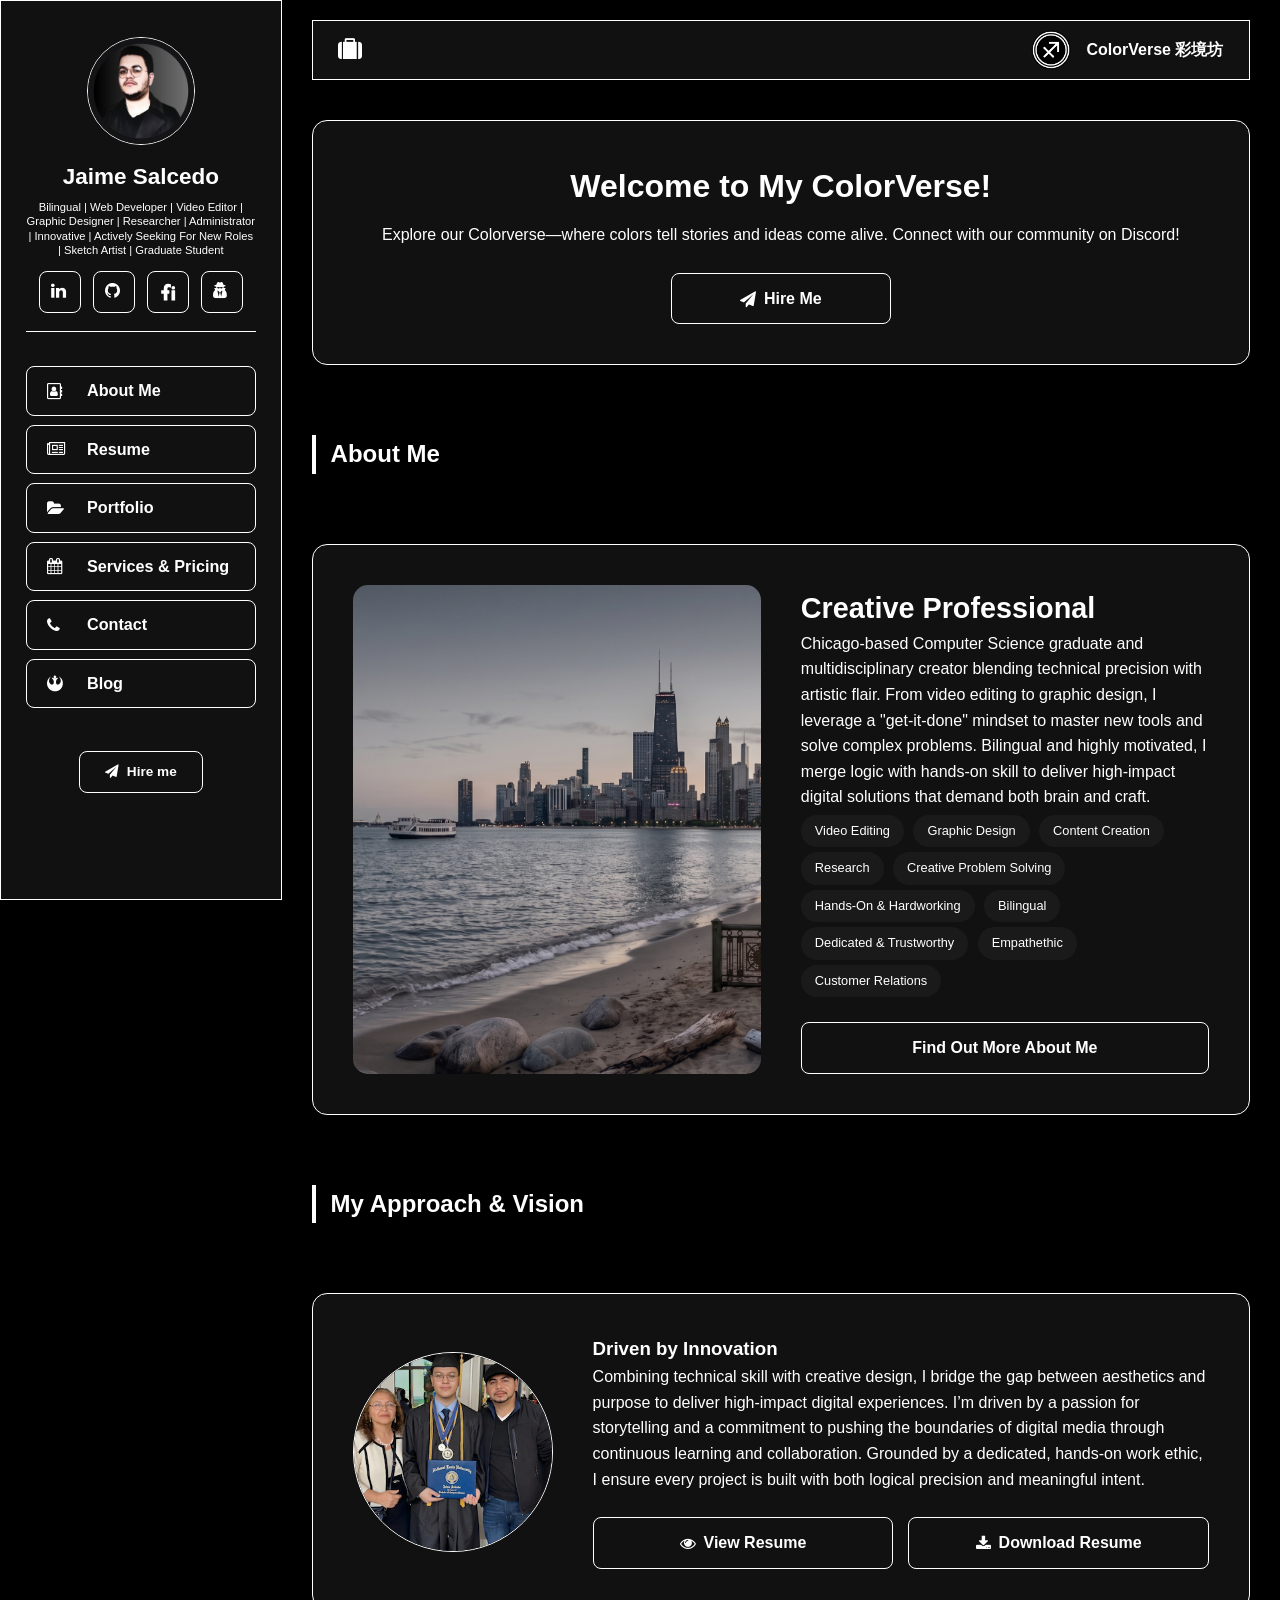
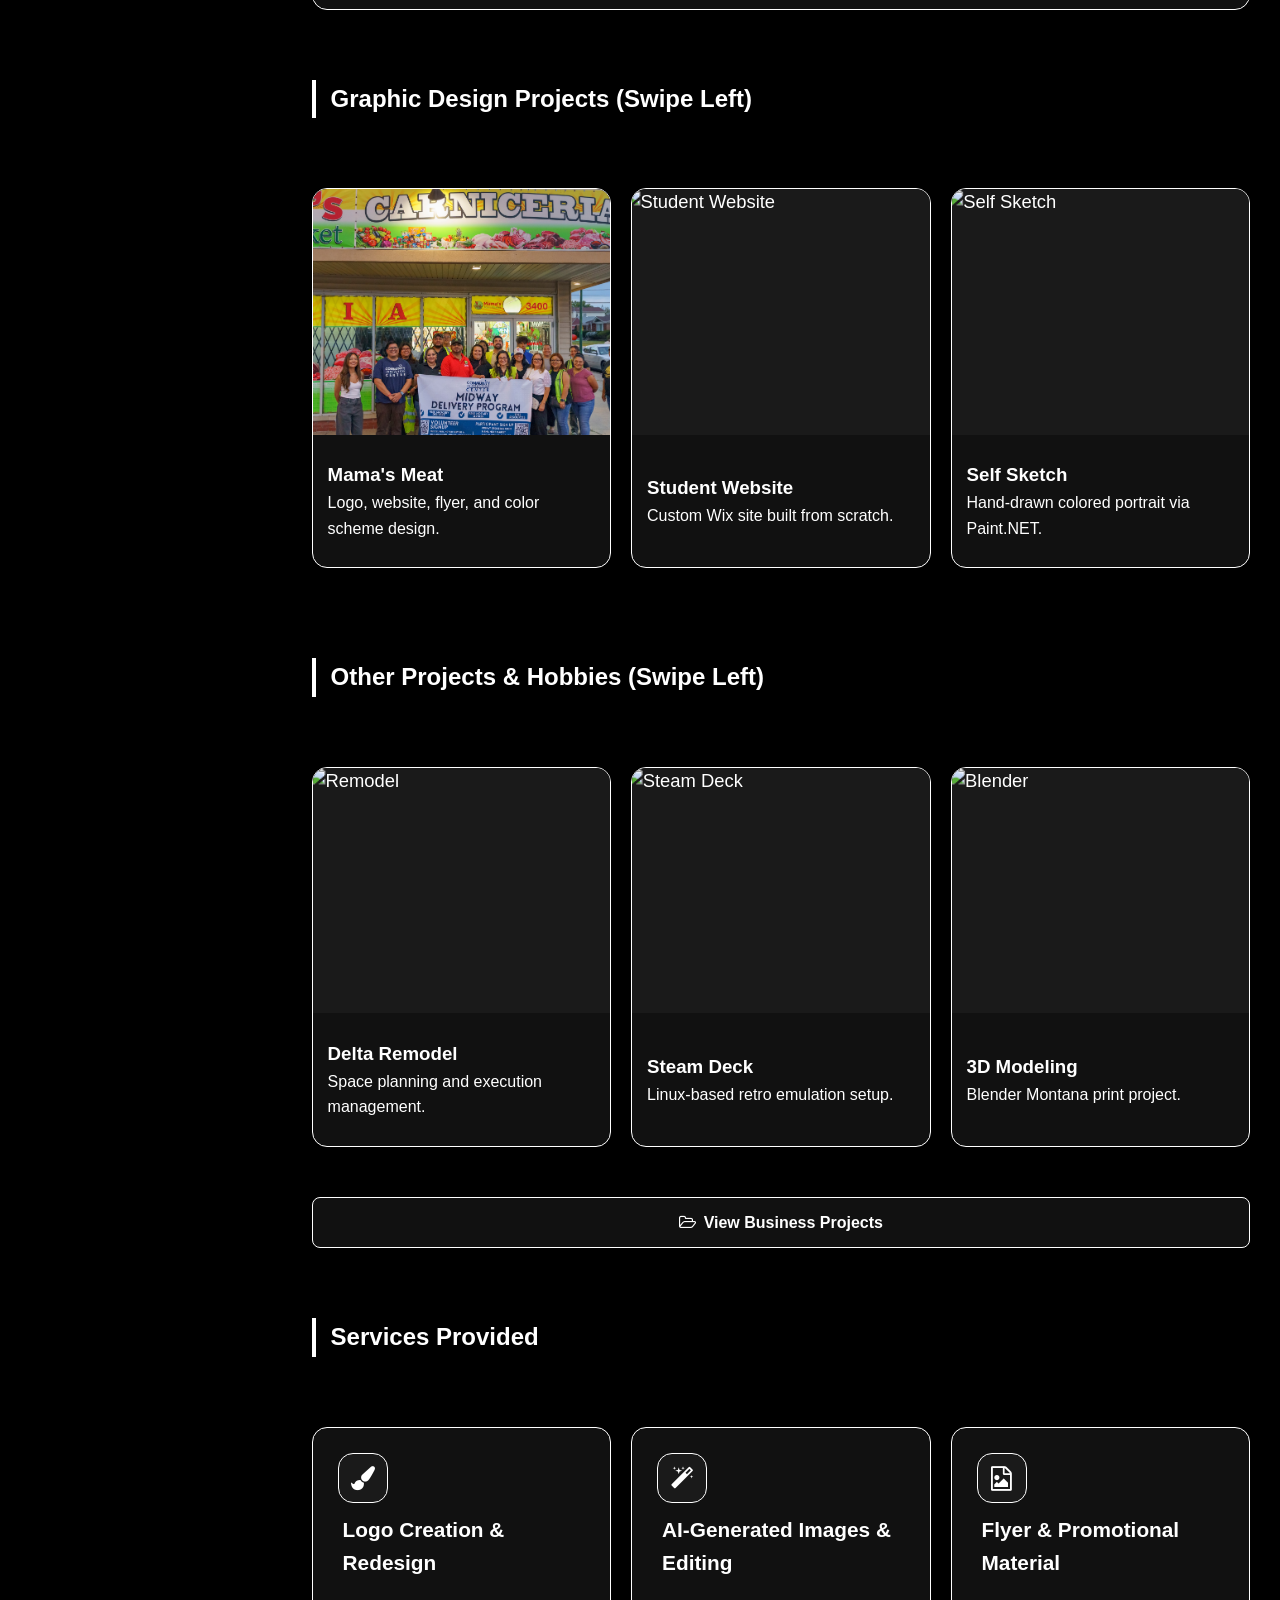
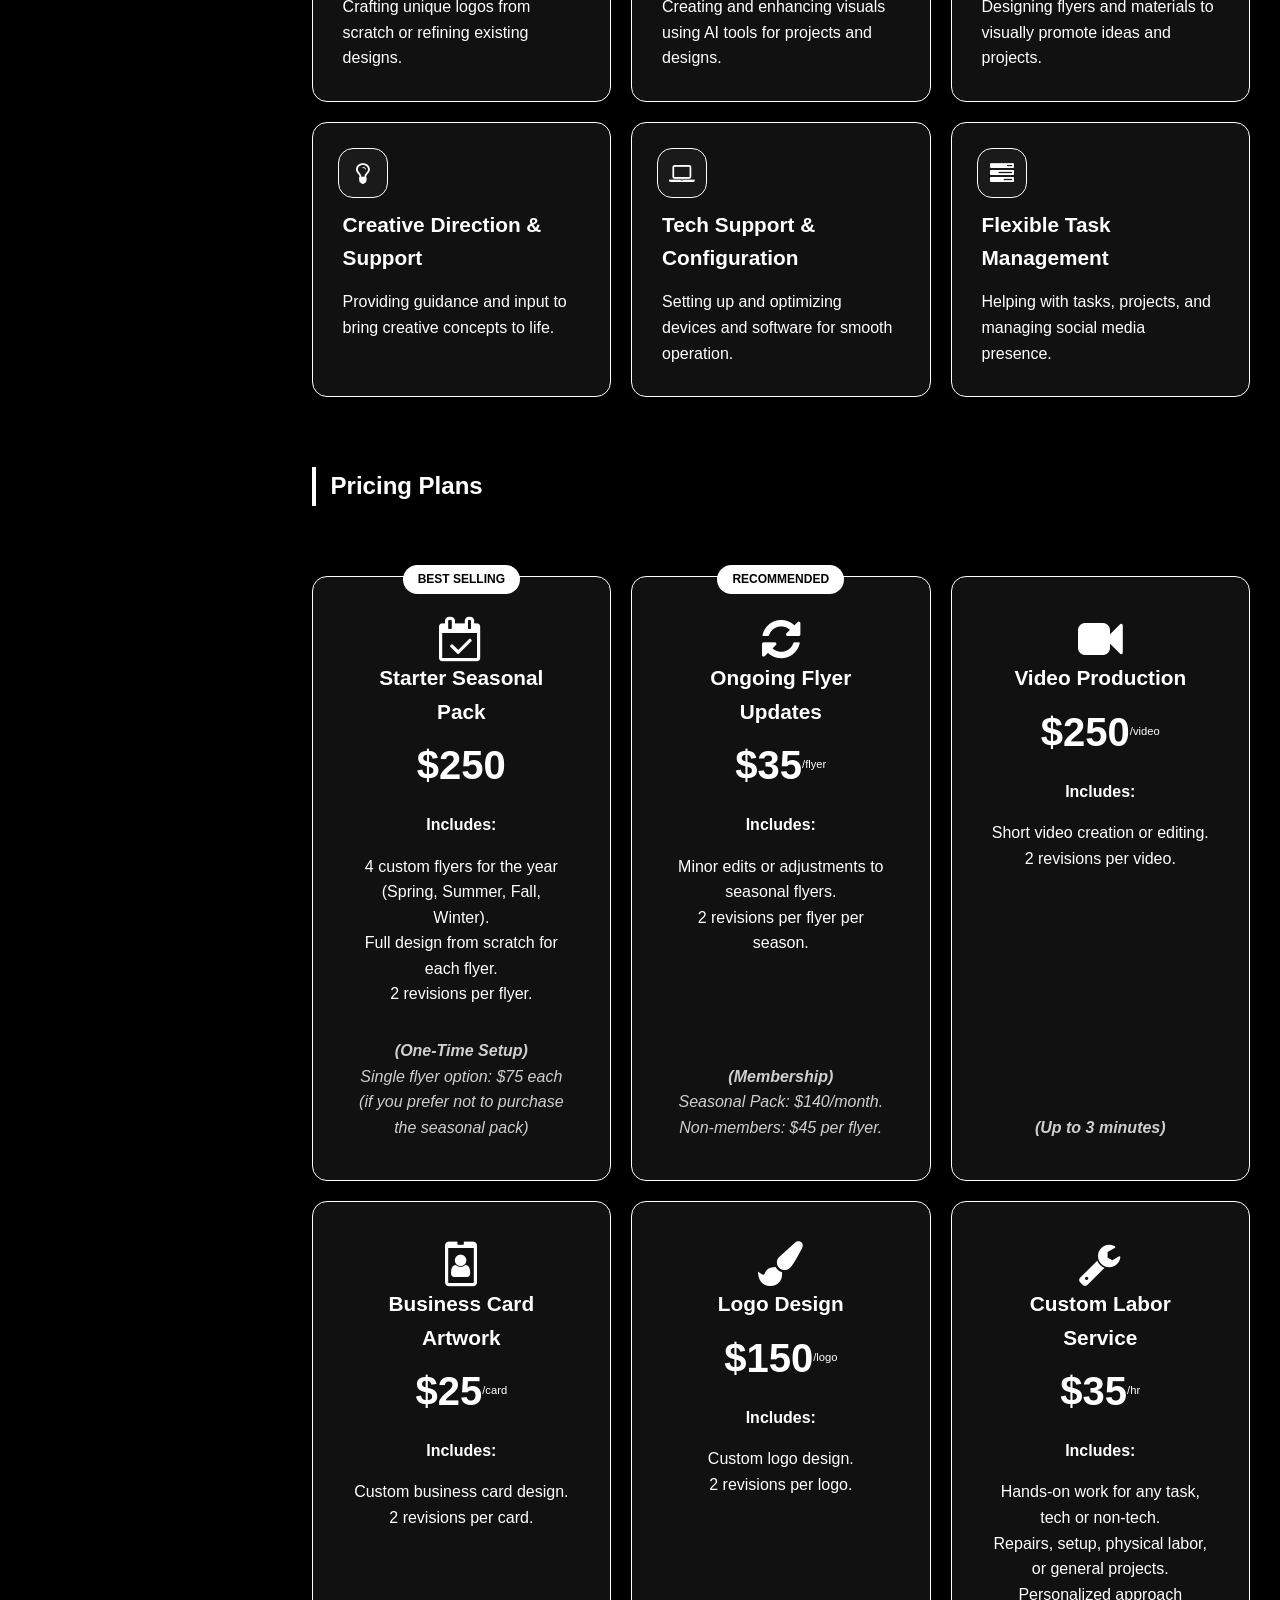
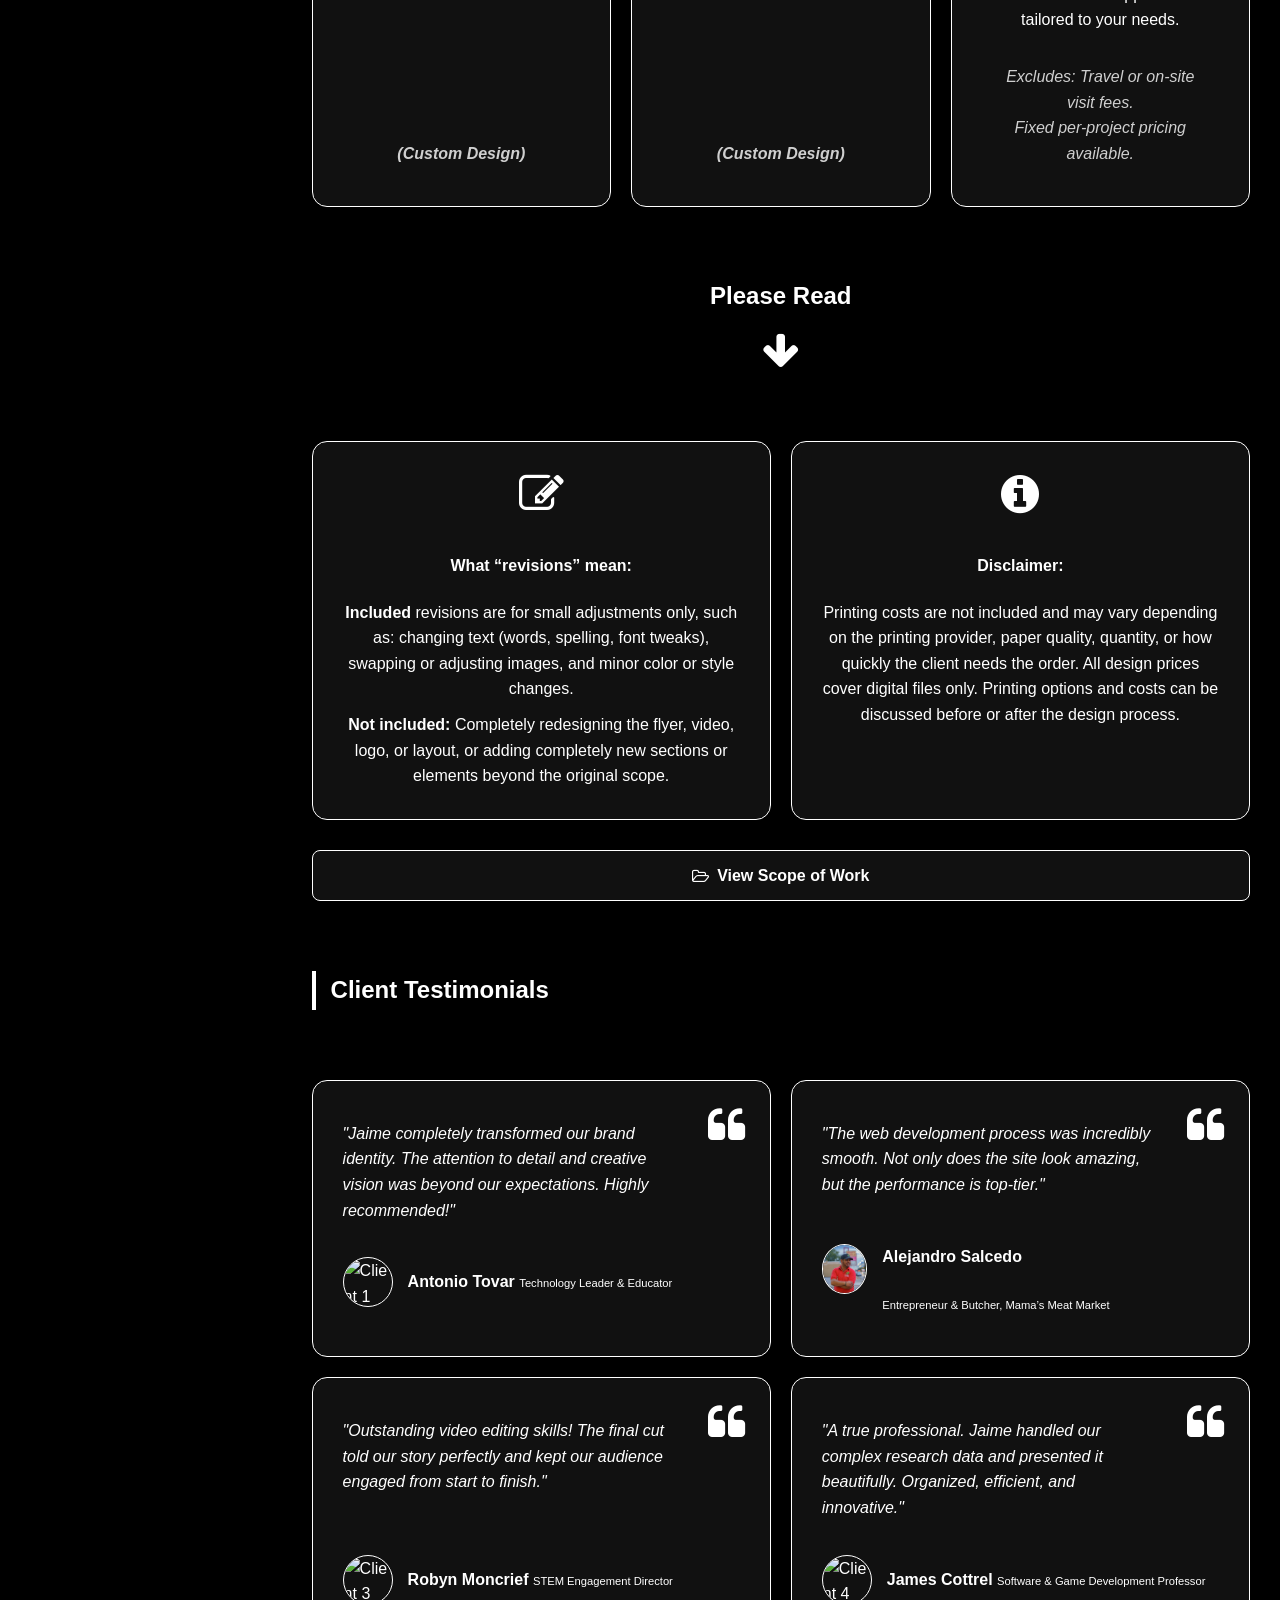
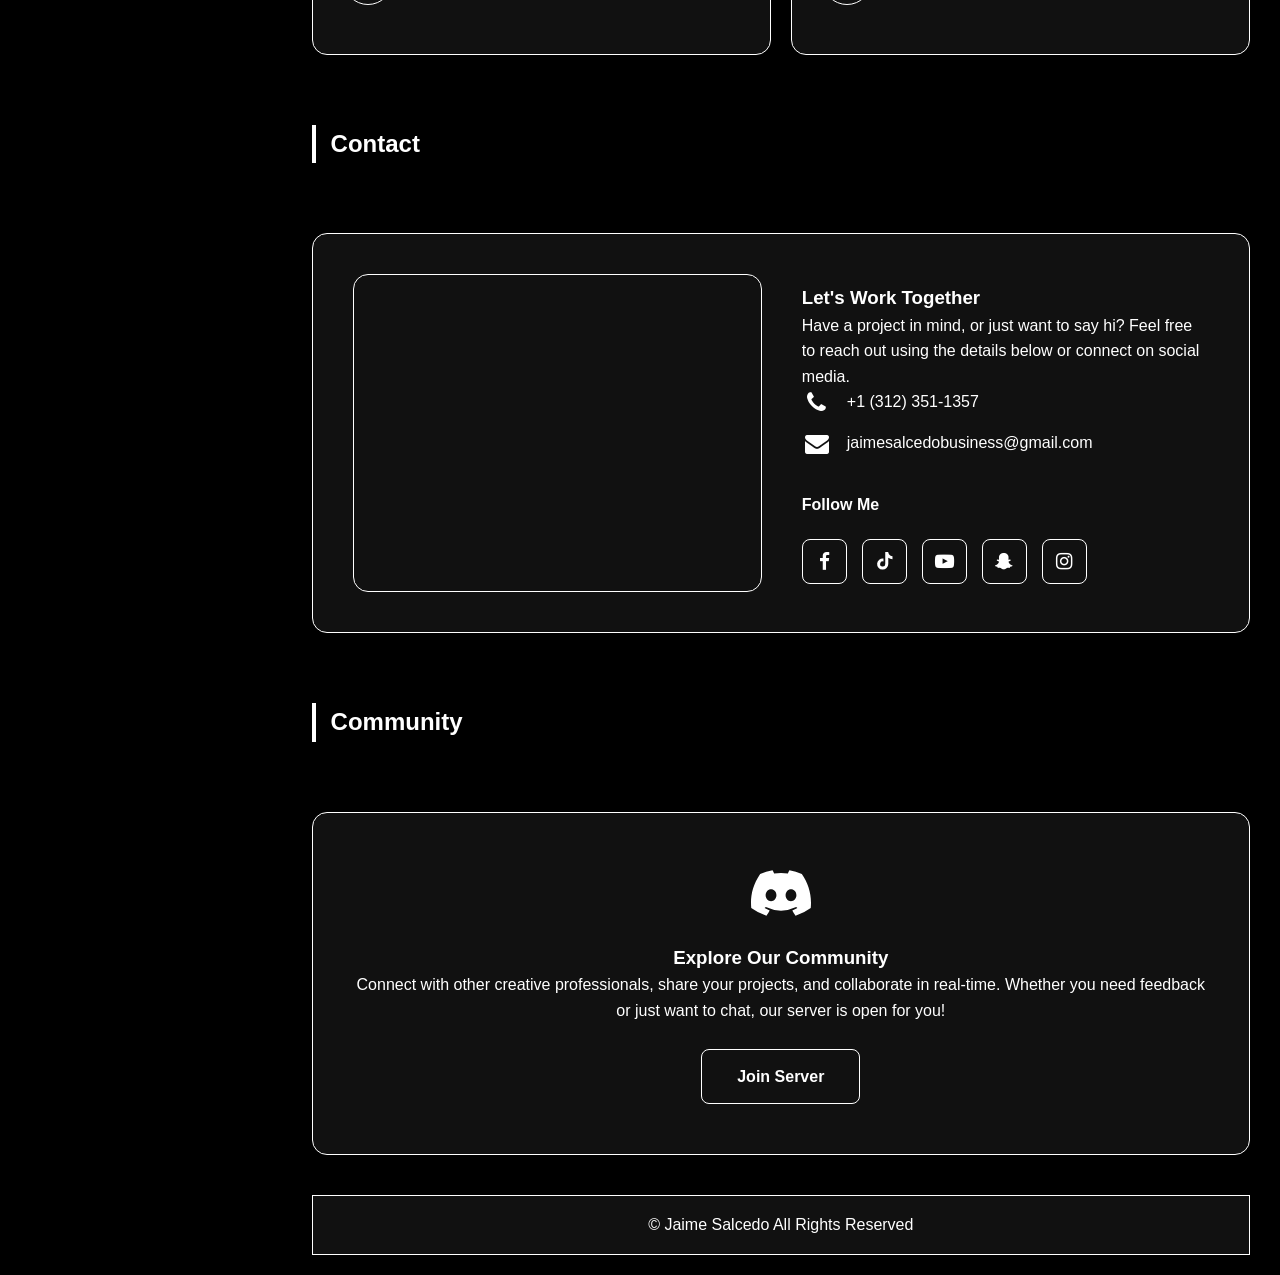
==== commit a58b45b9: "finishaaa" ====
--- a/Jimmy Portfolio/index.html
+++ b/Jimmy Portfolio/index.html
@@ -92,6 +92,10 @@
                     <section class="welcome-banner scroll-pop">
                         <h2>Welcome to My ColorVerse!</h2>
                         <p>Explore our Colorverse—where colors tell stories and ideas come alive. Connect with our community on Discord!</p>
+                        
+                        <a onclick="window.location.href='../Jimmy Portfolio/5.contact/contactpage.html'" style="cursor: pointer; min-width: 220px;" class="about-more-btn">
+                            <i class="fa fa-send"></i> Hire Me
+                        </a>
                     </section>
                     
                     <section class="about-section scroll-pop">
--- a/Jimmy Portfolio/style.css
+++ b/Jimmy Portfolio/style.css
@@ -198,8 +198,8 @@
     .welcome-banner:hover, .about-hero:hover, .approach-card:hover, 
     .fixed-card:hover, .service-card:hover, .pricing-card:hover, 
     .testimonial-card:hover, .contact-card:hover, .discord-card:hover, .info-block:hover {
-        transform: translateY(-5px);
-        box-shadow: 0 8px 25px rgba(255, 255, 255, 0.15);
+        transform: translateY(-5px) !important;
+        box-shadow: 0 8px 25px rgba(255, 255, 255, 0.15) !important;
     }
 
     #scrollTopBtn.docked:hover:not(.disable-hover) {
@@ -249,7 +249,7 @@
     }
     
     /* Completely nullify text/icon secondary pops when touching the card on mobile */
-    .service-card *:active, .pricing-card *:active, .testimonial-card *:active, .info-block *:active, .approach-card *:active, .fixed-card *:active {
+    .welcome-banner *:active, .service-card *:active, .pricing-card *:active, .testimonial-card *:active, .info-block *:active, .approach-card *:active, .fixed-card *:active {
         transform: none !important;
         text-shadow: none !important;
         filter: none !important;
@@ -862,30 +862,30 @@
     }
 
     /* FULL MOBILE RESET FOR THE UNIFIED POP RULES */
+    .welcome-banner h2:active, .welcome-banner p:active,
     .header-brand-text:active, .nav-name:active, .nav-bio:active, .folder-label:active,
     .section-title:active, .about-description:active, .approach-text h3:active, .approach-text p:active,
     .card-info-zone h3:active, .card-info-zone p:active, .service-card h3:active, .service-card p:active,
     .pricing-card h3:active, .price-tag:active, .pricing-desc p:active, .pricing-features li:active,
     .testi-text:active, .testi-author h4:active, .testi-author span:active, .contact-info h3:active,
     .contact-info p:active, .contact-info h4:active, .contact-item span:active, .discord-card h3:active,
-    .discord-card p:active, .grid-footer p:active, .welcome-banner h2:active, .welcome-banner p:active,
-    .info-block h4:active, .info-block p:active, .info-block strong:active, .pricing-badge:active,
-    .pricing-footer p:active, .price-sub:active, .includes-title:active, .please-read-title:active,
-    .quote-icon:active, .pricing-icon:active, .info-icon:active, .discord-logo:active, .contact-item i:active,
-    .header-logo-container img:active, .nav-avatar-container img:active,
-    .skill-tag:active, .service-icon-box:active, .testi-author img:active,
+    .discord-card p:active, .grid-footer p:active, .info-block h4:active, .info-block p:active, 
+    .info-block strong:active, .pricing-badge:active, .pricing-footer p:active, .price-sub:active, 
+    .includes-title:active, .please-read-title:active, .quote-icon:active, .pricing-icon:active, 
+    .info-icon:active, .discord-logo:active, .contact-item i:active, .header-logo-container img:active, 
+    .nav-avatar-container img:active, .skill-tag:active, .service-icon-box:active, .testi-author img:active,
+    .welcome-banner h2:hover, .welcome-banner p:hover,
     .header-brand-text:hover, .nav-name:hover, .nav-bio:hover, .folder-label:hover,
     .section-title:hover, .about-description:hover, .approach-text h3:hover, .approach-text p:hover,
     .card-info-zone h3:hover, .card-info-zone p:hover, .service-card h3:hover, .service-card p:hover,
     .pricing-card h3:hover, .price-tag:hover, .pricing-desc p:hover, .pricing-features li:hover,
     .testi-text:hover, .testi-author h4:hover, .testi-author span:hover, .contact-info h3:hover,
     .contact-info p:hover, .contact-info h4:hover, .contact-item span:hover, .discord-card h3:hover,
-    .discord-card p:hover, .grid-footer p:hover, .welcome-banner h2:hover, .welcome-banner p:hover,
-    .info-block h4:hover, .info-block p:hover, .info-block strong:hover, .pricing-badge:hover,
-    .pricing-footer p:hover, .price-sub:hover, .includes-title:hover, .please-read-title:hover,
-    .quote-icon:hover, .pricing-icon:hover, .info-icon:hover, .discord-logo:hover, .contact-item i:hover,
-    .header-logo-container img:hover, .nav-avatar-container img:hover,
-    .skill-tag:hover, .service-icon-box:hover, .testi-author img:hover {
+    .discord-card p:hover, .grid-footer p:hover, .info-block h4:hover, .info-block p:hover, 
+    .info-block strong:hover, .pricing-badge:hover, .pricing-footer p:hover, .price-sub:hover, 
+    .includes-title:hover, .please-read-title:hover, .quote-icon:hover, .pricing-icon:hover, 
+    .info-icon:hover, .discord-logo:hover, .contact-item i:hover, .header-logo-container img:hover, 
+    .nav-avatar-container img:hover, .skill-tag:hover, .service-icon-box:hover, .testi-author img:hover {
         transform: none !important;
         text-shadow: none !important;
         filter: none !important;
@@ -912,7 +912,7 @@
         padding: 10px 15px; 
         font-size: 1rem; 
         min-height: 40px; 
-        max-width: 260px;          
+        max-width: 260px;           
         margin: 0 auto 8px auto;   
     }
     
@@ -937,7 +937,7 @@
         .close-nav-btn:active { background-color: var(--btn-bg-hover) !important; color: var(--btn-text-hover) !important; transform: translateY(-3px) !important; box-shadow: 0 5px 15px rgba(255, 255, 255, 0.2) !important; border-color: var(--btn-border) !important; } 
     }
     
-    .about-hero, .approach-card, .service-card, .pricing-card, .testimonial-card, .info-block, .contact-card { padding: 30px 25px; }
+    .welcome-banner, .about-hero, .approach-card, .service-card, .pricing-card, .testimonial-card, .info-block, .contact-card { padding: 30px 25px; }
     .contact-card { flex-direction: column; gap: 30px; }
     .contact-map { width: 100%; height: 350px; min-height: 350px; min-width: auto; flex: none; }
     .contact-info { padding: 0; text-align: center; }
@@ -964,7 +964,7 @@
     .pricing-grid { grid-template-columns: 1fr; align-items: stretch; grid-auto-rows: 1fr; }
     .testimonials-grid { grid-template-columns: 1fr; align-items: stretch; grid-auto-rows: 1fr; }
 
-    .about-hero, .approach-card, .pricing-card, 
+    .welcome-banner, .about-hero, .approach-card, .pricing-card, 
     .testimonial-card, .info-block, .discord-card, .contact-card { padding: 25px 20px; }
 
     .contact-card { gap: 20px; }
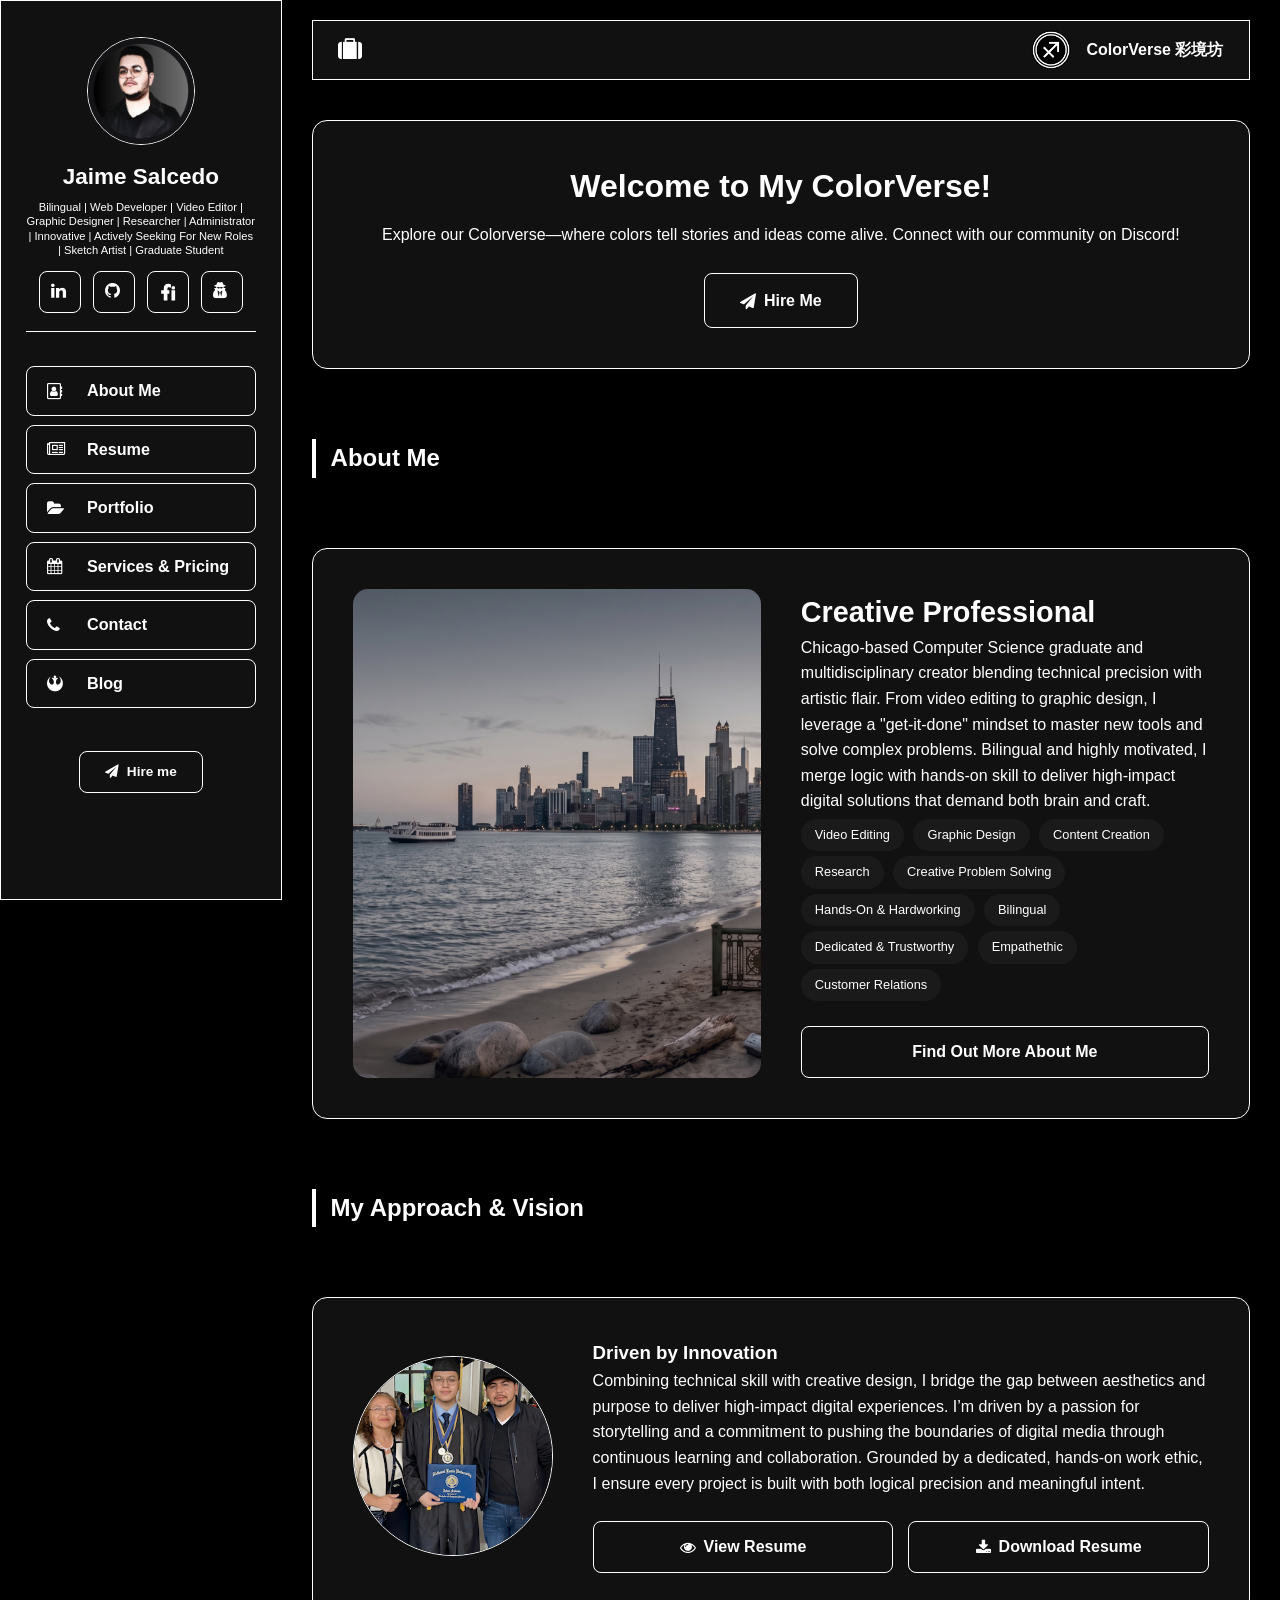
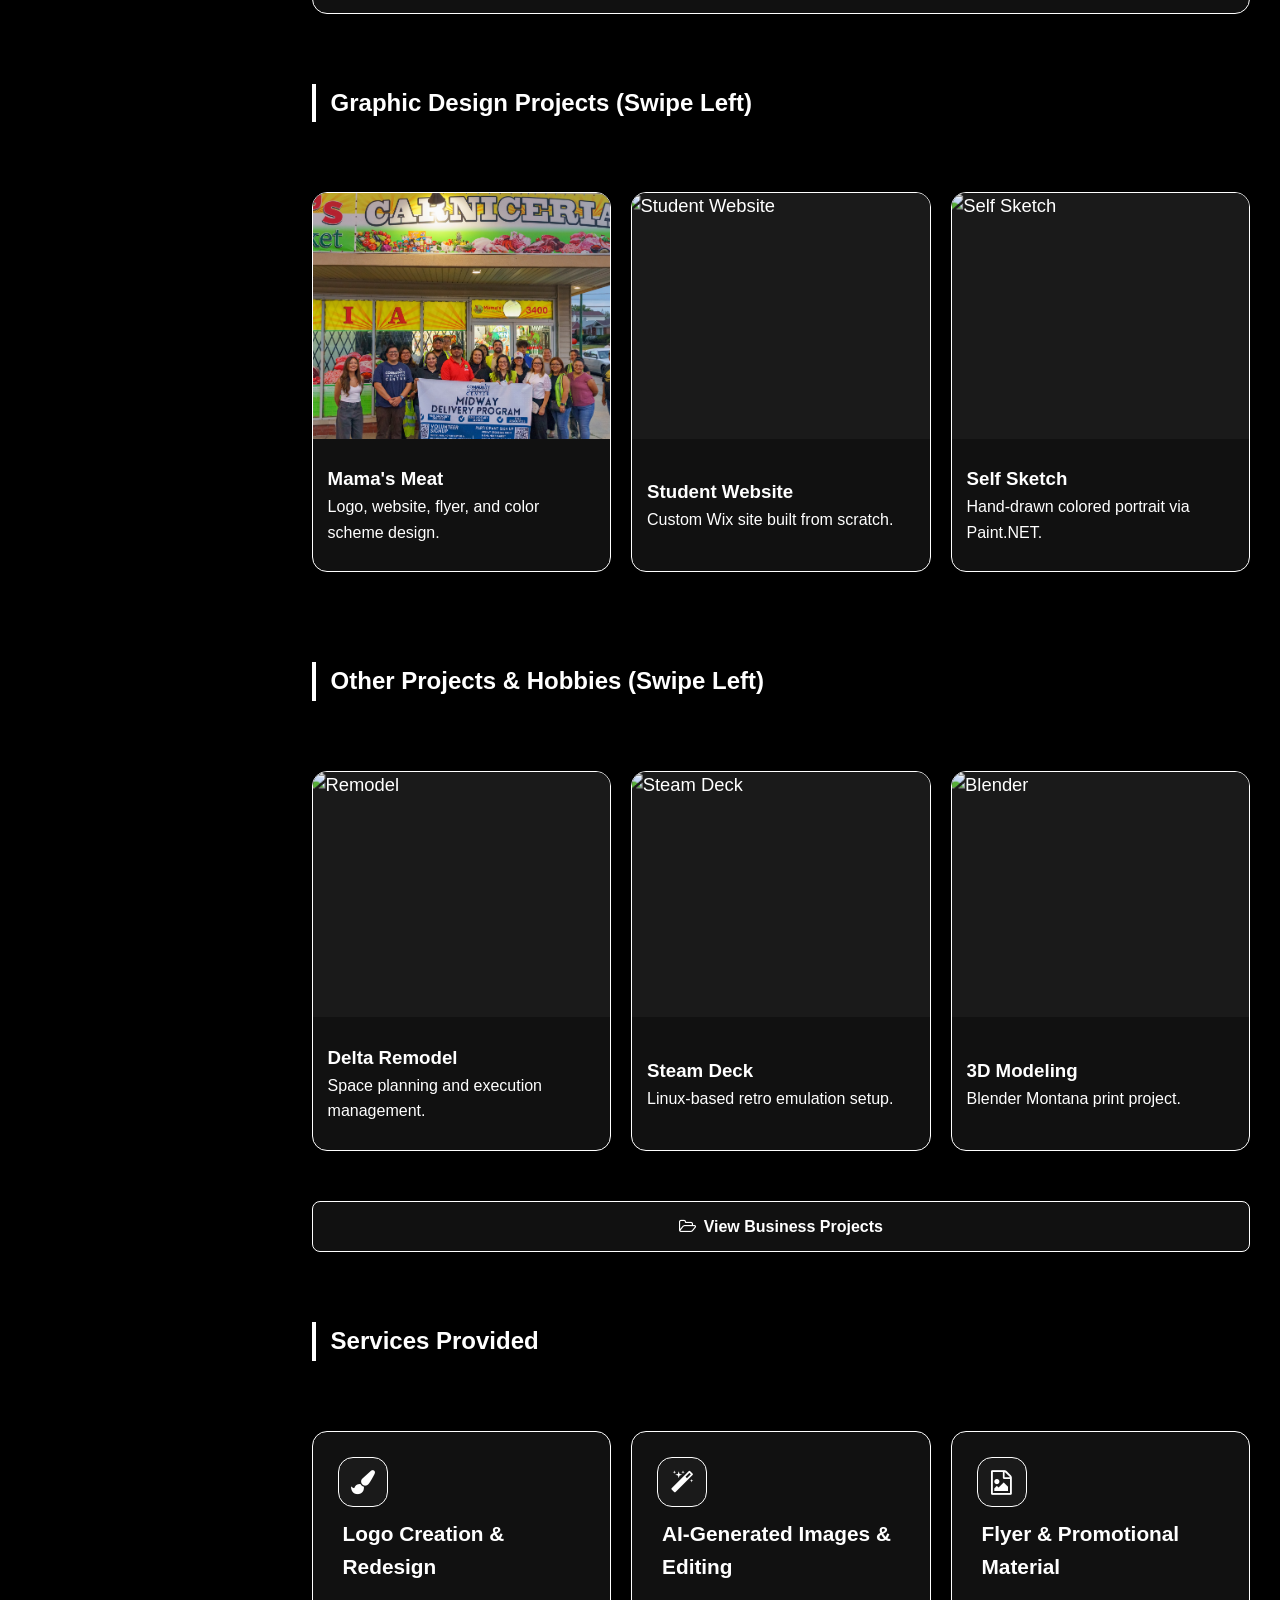
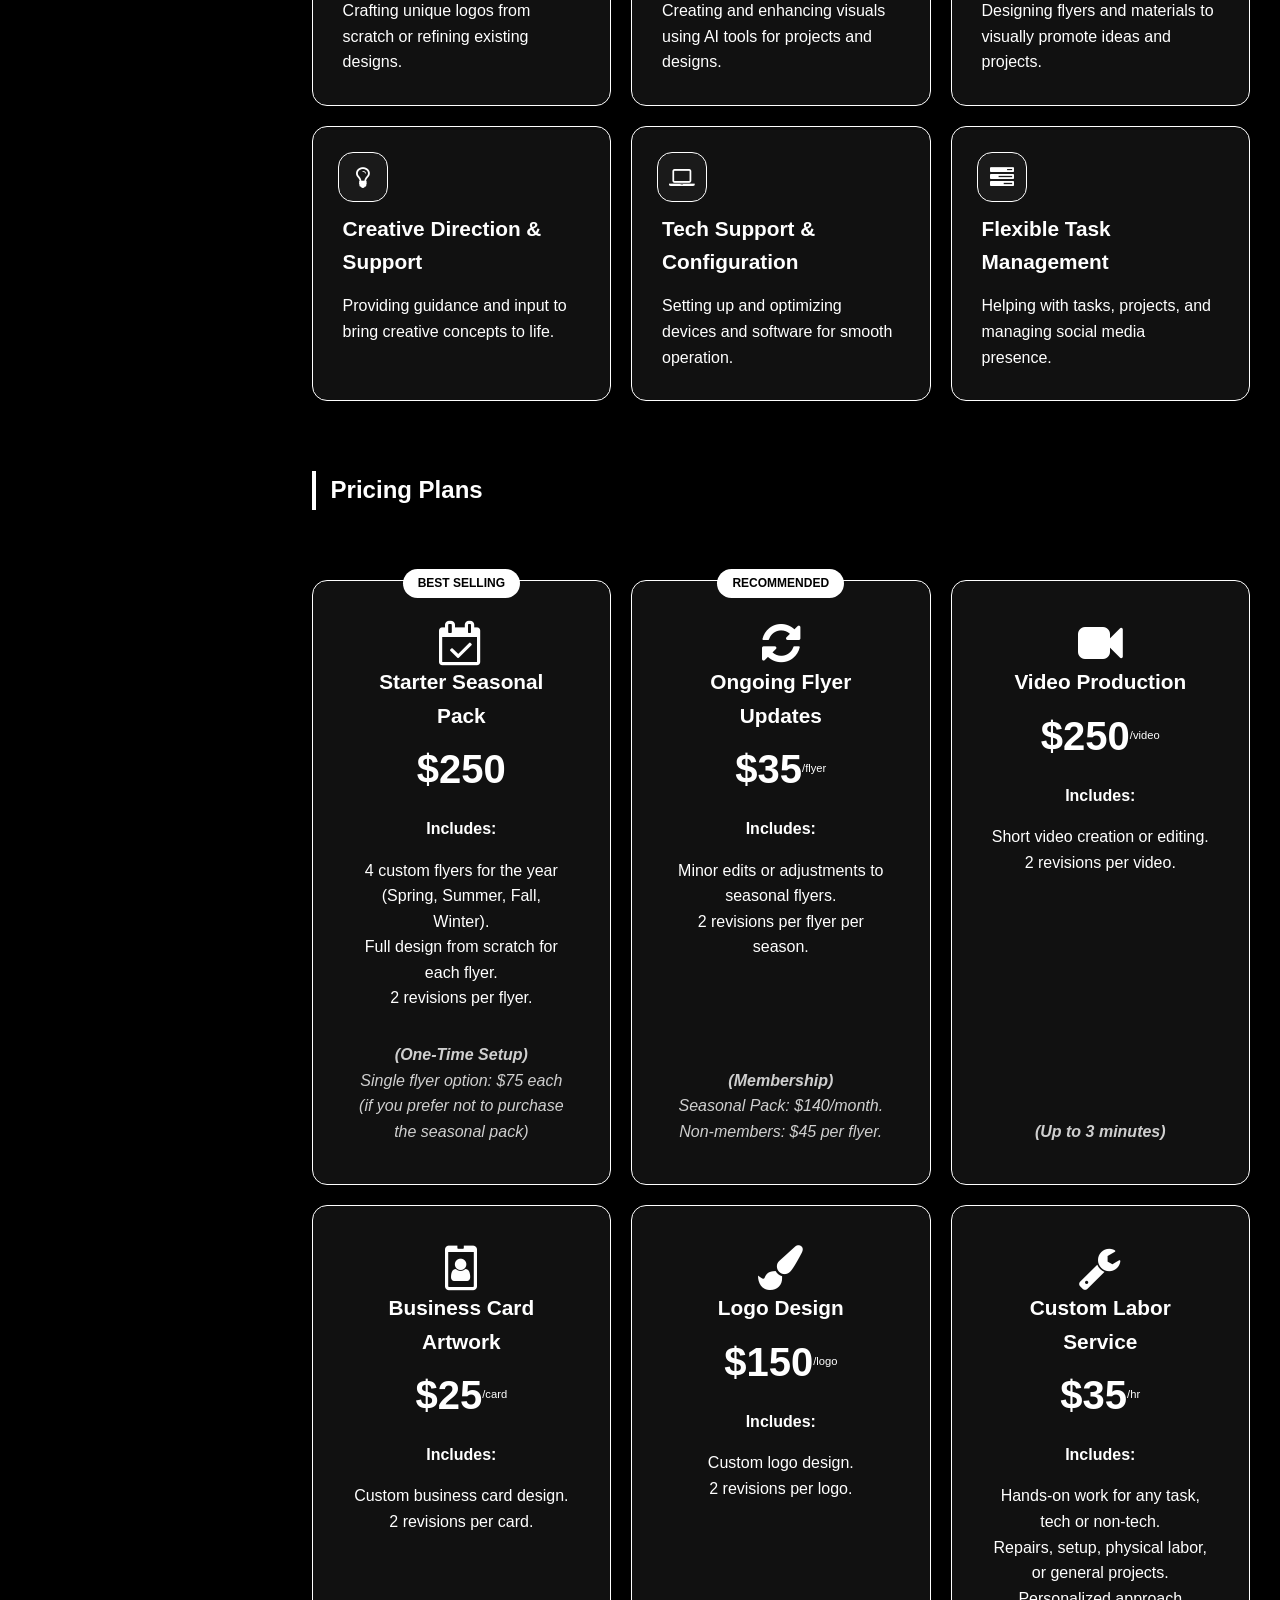
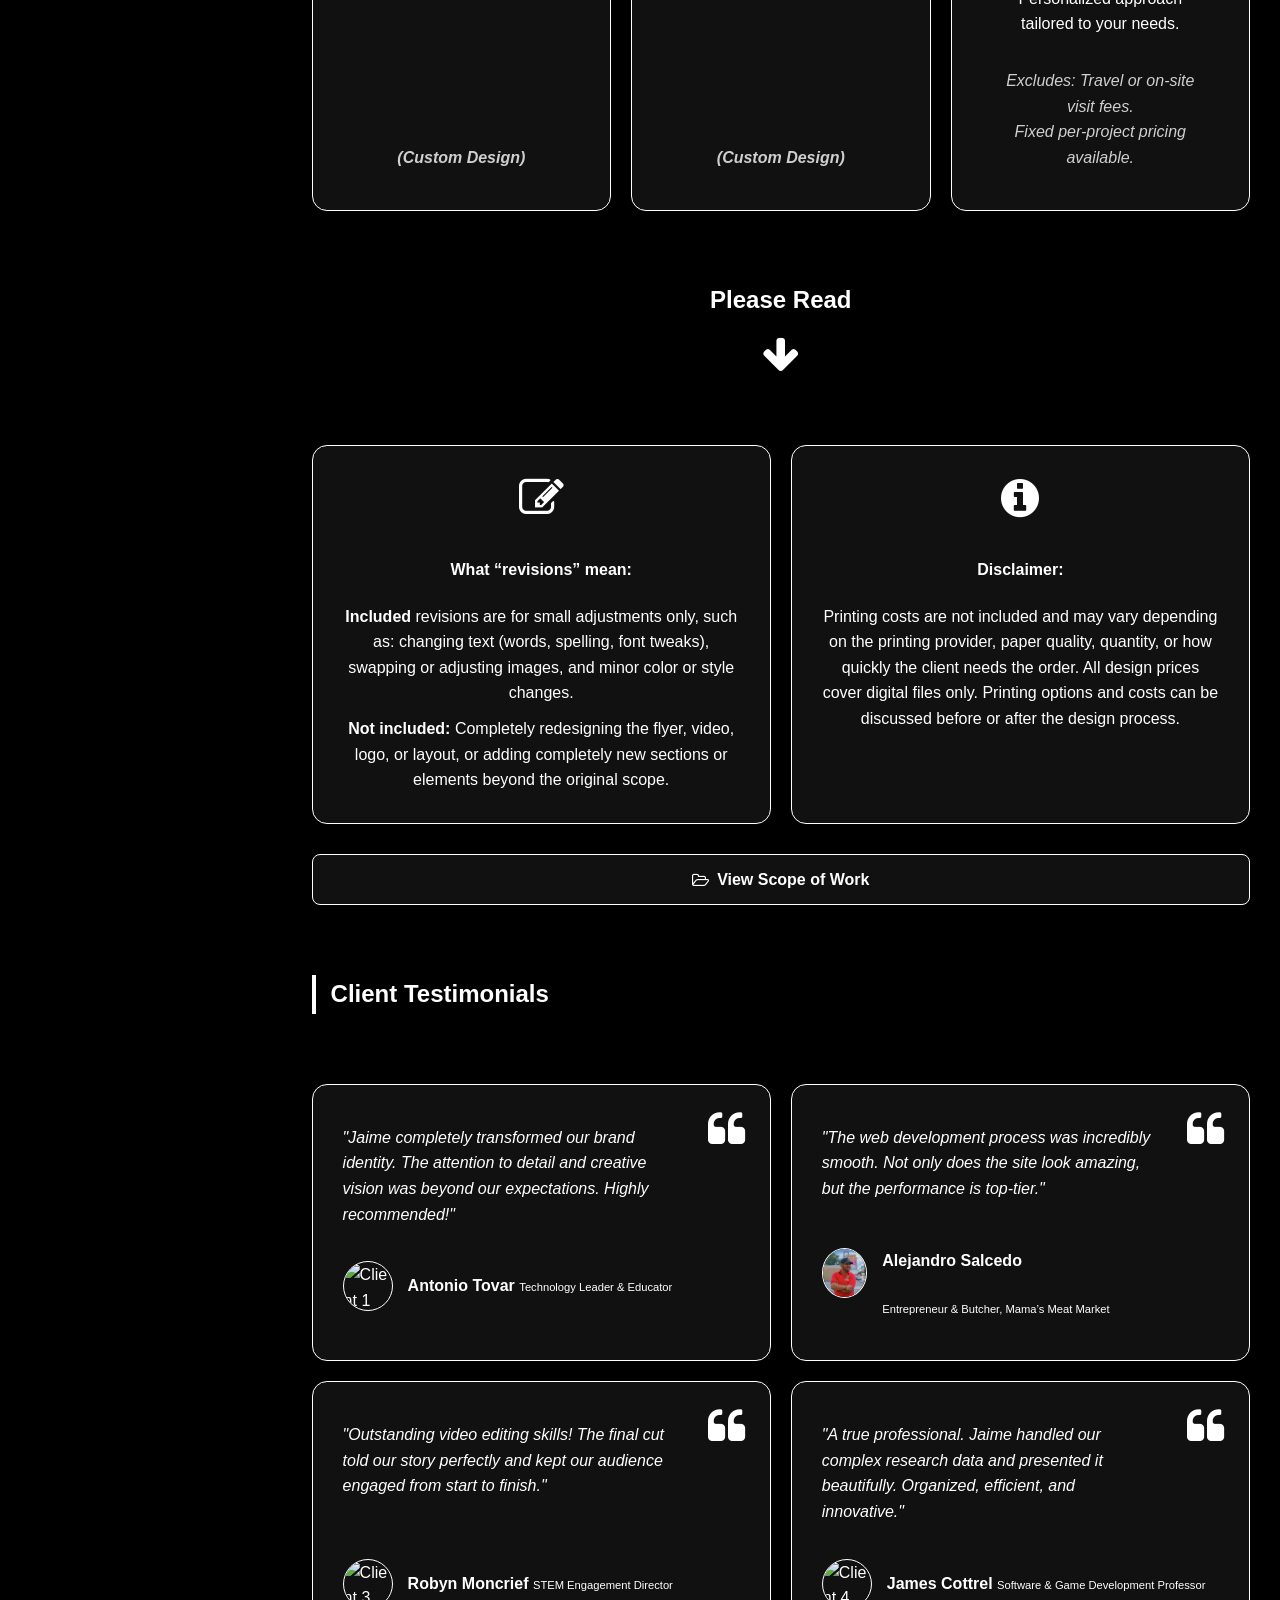
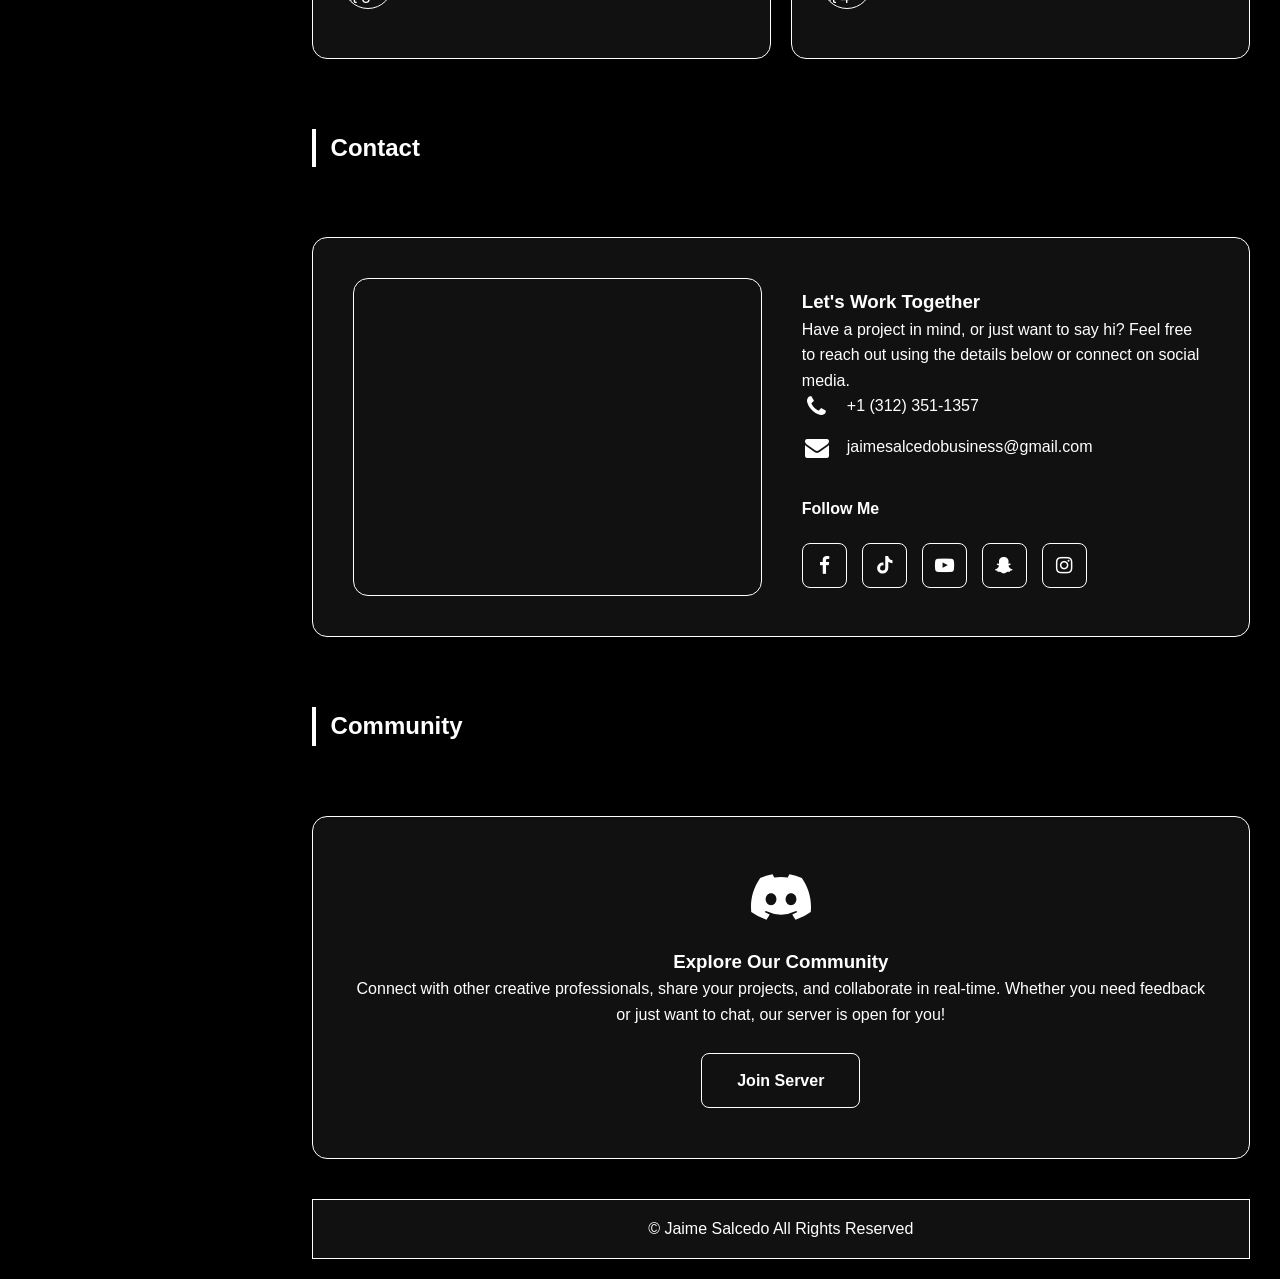
==== commit 7163641c: "changed" ====
--- a/Jimmy Portfolio/index.html
+++ b/Jimmy Portfolio/index.html
@@ -93,7 +93,7 @@
                         <h2>Welcome to My ColorVerse!</h2>
                         <p>Explore our Colorverse—where colors tell stories and ideas come alive. Connect with our community on Discord!</p>
                         
-                        <a onclick="window.location.href='../Jimmy Portfolio/5.contact/contactpage.html'" style="cursor: pointer; min-width: 220px;" class="about-more-btn">
+                        <a onclick="window.location.href='../Jimmy Portfolio/5.contact/contactpage.html'" style="cursor: pointer;" class="about-more-btn">
                             <i class="fa fa-send"></i> Hire Me
                         </a>
                     </section>
--- a/Jimmy Portfolio/style.css
+++ b/Jimmy Portfolio/style.css
@@ -391,6 +391,7 @@
 
 .welcome-banner h2 { font-size: var(--fs-banner-h2); margin: 0 0 10px 0;}
 .welcome-banner p { margin: 0;}
+.welcome-banner .about-more-btn { padding: 14px 35px; }
 
 .service-text h3 { font-size: var(--fs-card-h3); margin-bottom: 15px;}
 .pricing-card h3 { font-size: var(--fs-card-h3); }
